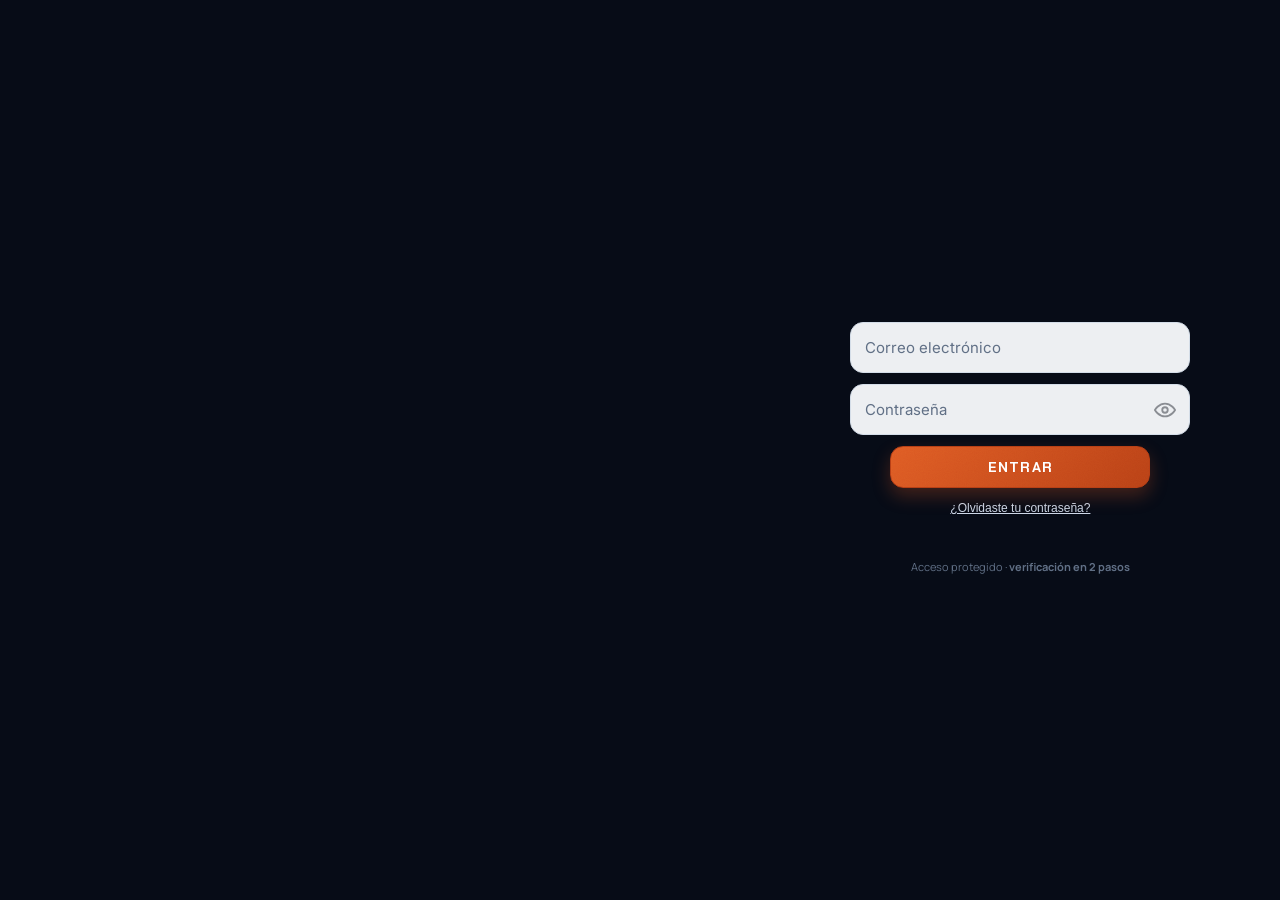
==== index.html @ e1895986 "Publica ANMAR TRAINING v3.11.4" ====
<!DOCTYPE html>
<html lang="es" data-anmar-theme="light">
<head>
<meta charset="UTF-8">
<meta name="viewport" content="width=device-width, initial-scale=1.0, viewport-fit=cover">
<title>ANMAR TRAINING</title>
<link rel="preconnect" href="https://fonts.googleapis.com">
<link href="https://fonts.googleapis.com/css2?family=Inter:wght@400;500;600;700;800&family=Orbitron:wght@600;800&display=swap" rel="stylesheet">
<style>
  :root{
    --bg:#0d1422; --bg2:#0a0f1a;
    --surface:#161f30; --surface2:#1d2a3f;
    --line:#283449;
    --orange:#00e5e5; --orange-d:#d96518;
    --blue:#2f6fb0; --blue-l:#4f93d8;
    --text:#eaf0f8; --muted:#93a1b5; --muted2:#6c7a90;
    --ok:#36c08a;
    --radius:18px;
    --font:'Inter',system-ui,-apple-system,'Segoe UI',Roboto,sans-serif;
    --noise:url("data:image/svg+xml,%3Csvg xmlns='http://www.w3.org/2000/svg' width='120' height='120'%3E%3Cfilter id='n'%3E%3CfeTurbulence type='fractalNoise' baseFrequency='0.8' numOctaves='3' stitchTiles='stitch'/%3E%3CfeColorMatrix type='saturate' values='0'/%3E%3C/filter%3E%3Crect width='100%25' height='100%25' filter='url(%23n)'/%3E%3C/svg%3E");
  }
  *{box-sizing:border-box;margin:0;padding:0;-webkit-tap-highlight-color:transparent}
  body{
    font-family:var(--font); background:#070b13; color:var(--text);
    min-height:100vh; display:flex; flex-direction:column; align-items:center;
    padding:24px 12px; gap:18px;
    background-image:radial-gradient(circle at 20% 0%,#13203a 0%,#070b13 55%);
  }
  .intro{max-width:430px;text-align:center;color:var(--muted)}
  .intro h1{color:var(--text);font-size:18px;font-weight:700;margin-bottom:4px;letter-spacing:.3px}
  .intro p{font-size:13px;line-height:1.5}
  .intro .pill{display:inline-block;margin-top:8px;background:#162033;border:1px solid var(--line);color:var(--muted);font-size:11px;padding:5px 11px;border-radius:999px}

  /* phone frame */
  .phone{
    width:390px; height:800px; max-width:96vw; position:relative;
    background:var(--bg); border-radius:42px; padding:12px;
    box-shadow:0 0 0 11px #11161f, 0 0 0 13px #2a3242, 0 40px 80px rgba(0,0,0,.6);
    overflow:hidden;
  }
  .notch{position:absolute;top:14px;left:50%;transform:translateX(-50%);width:130px;height:26px;background:#11161f;border-radius:0 0 16px 16px;z-index:60}
  .screenwrap{position:absolute;inset:12px;border-radius:32px;overflow:hidden;background:var(--bg)}
  .app-bg{display:none}
  .screen{position:absolute;inset:0;display:none;flex-direction:column;overflow-y:auto;overflow-x:hidden}
  .screen.active{display:flex}
  .screen::-webkit-scrollbar{width:0}

  .pad{padding:20px 18px 110px}
  .pad-top{padding-top:54px}

  /* ---------- LOGIN ---------- */
  #s-login{background:#05080f}
  #s-login .bg{position:absolute;inset:0;background-size:cover;background-position:center;}
  #s-login .veil{position:absolute;inset:0;background:linear-gradient(180deg,rgba(5,8,15,.35) 0%,rgba(5,8,15,.55) 45%,rgba(5,8,15,.95) 100%)}
  #s-login .inner{position:relative;z-index:2;display:flex;flex-direction:column;height:100%;padding:40px 26px 34px;justify-content:space-between}
  #s-login .logo{width:122px;display:block;margin:0;align-self:flex-start;filter:drop-shadow(0 6px 18px rgba(0,0,0,.55))}
  #s-login .login-bottom{width:100%}
  .graffiti{
    font-family:'Orbitron',var(--font);font-weight:800;font-size:12px;line-height:1.55;
    text-transform:uppercase;letter-spacing:.8px;margin:0 0 22px 2px;
    background:linear-gradient(100deg,#7be0ff,var(--orange));
    -webkit-background-clip:text;background-clip:text;color:transparent;
    filter:drop-shadow(0 0 9px rgba(123,224,255,.32));
  }
  .graffiti .big{display:inline-block;font-size:16px;margin-top:5px;letter-spacing:1.2px}
  .btn{border:none;border-radius:14px;font-family:var(--font);font-weight:700;font-size:15px;padding:15px;cursor:pointer;width:100%;color:#fff;transition:.15s}
  .btn-primary{
    background:
      var(--noise),
      radial-gradient(ellipse at 25% 25%,rgba(255,210,150,.5),transparent 55%),
      radial-gradient(circle at 78% 72%,rgba(60,150,130,.5),transparent 48%),
      linear-gradient(180deg,#c07a3a,#8a5226 50%,#5e3717);
    background-size:130px 130px,auto,auto,auto;
    background-blend-mode:overlay,normal,normal,normal;
    box-shadow:inset 0 2px 0 rgba(255,225,180,.4),inset 0 -4px 7px rgba(0,0,0,.5),0 9px 20px rgba(0,0,0,.4);
    border:1px solid #3f2611;text-transform:uppercase;letter-spacing:.5px;text-shadow:0 1px 2px rgba(0,0,0,.6)
  }
  .btn-primary:active{transform:translateY(1px)}
  .btn-ghost{background:transparent;border:1px solid #38465c;color:#cdd8e8;margin-top:10px}
  #s-login .foot{text-align:center;color:var(--muted2);font-size:11px;margin-top:16px}
  #s-login .foot b{color:var(--muted)}

  /* ---------- HEADER ---------- */
  .top{display:flex;align-items:center;justify-content:space-between;margin-bottom:18px}
  .hello{font-size:13px;color:var(--muted)}
  .hello b{display:block;color:var(--text);font-size:21px;font-weight:800;margin-top:2px}
  .avatar{width:44px;height:44px;border-radius:50%;background:linear-gradient(135deg,var(--blue),var(--blue-l));display:flex;align-items:center;justify-content:center;font-weight:800;color:#fff;font-size:16px;border:2px solid #2a3950}

  .section-t{font-size:12px;text-transform:uppercase;letter-spacing:1.2px;color:var(--muted2);font-weight:700;margin:22px 4px 10px}

  /* ---------- CARDS ---------- */
  .card{background:var(--surface);border:1px solid var(--line);border-radius:var(--radius);padding:16px}
  .hero{position:relative;border-radius:22px;overflow:hidden;border:1px solid var(--line);padding:20px;min-height:188px;display:flex;flex-direction:column;justify-content:flex-end}
  .hero .hbg{position:absolute;inset:0;background-size:cover;background-position:center;opacity:.32}
  .hero .hveil{position:absolute;inset:0;background:linear-gradient(180deg,rgba(13,20,34,.45),rgba(13,20,34,.92))}
  .hero .hin{position:relative;z-index:2}
  .badge{display:inline-block;background:rgba(0,229,229,.16);color:var(--orange);font-size:11px;font-weight:700;padding:5px 11px;border-radius:999px;border:1px solid rgba(0,229,229,.3);margin-bottom:8px}
  .hero h2{font-size:22px;font-weight:800;line-height:1.15}
  .hero .meta{color:var(--muted);font-size:13px;margin-top:6px;display:flex;gap:14px;flex-wrap:wrap}
  .hero .meta span{display:flex;align-items:center;gap:5px}
  .hero .btn-primary{margin-top:16px}

  /* environment chips */
  .chips{display:flex;gap:8px;margin-top:14px}
  .chip{flex:1;text-align:center;background:#121a29;border:1px solid var(--line);border-radius:12px;padding:11px 6px;font-size:12px;color:var(--muted);font-weight:600;cursor:pointer}
  .chip.on{background:rgba(230,92,0,.16);border-color:var(--blue-l);color:#dceaf8}
  .chip .ico{font-size:18px;display:block;margin-bottom:3px}

  /* stats */
  .stats{display:grid;grid-template-columns:repeat(3,1fr);gap:10px;margin-top:14px}
  .stat{background:var(--surface);border:1px solid var(--line);border-radius:14px;padding:13px 10px;text-align:center}
  .stat .n{font-size:22px;font-weight:800}
  .stat .n.o{color:var(--orange)} .stat .n.b{color:var(--blue-l)}
  .stat .l{font-size:10.5px;color:var(--muted);margin-top:3px;line-height:1.3}

  /* ---------- SESSION ---------- */
  .sess-head{padding:50px 18px 6px}
  .stepbar{display:flex;gap:5px;margin:12px 0 4px}
  .stepbar i{flex:1;height:5px;border-radius:3px;background:#222e42}
  .stepbar i.done{background:var(--ok)} .stepbar i.now{background:var(--orange)}
  .steplabel{font-size:12px;color:var(--muted);margin-bottom:2px}
  .ex-card{margin:14px 18px}
  .ex-tag{font-size:11px;font-weight:700;color:var(--blue-l);text-transform:uppercase;letter-spacing:.6px}
  .ex-card h2{font-size:23px;font-weight:800;margin:5px 0 12px}
  .ex-img{height:140px;border-radius:14px;background-size:cover;background-position:center;border:1px solid var(--line);margin-bottom:14px;position:relative}
  .ex-img .ph{position:absolute;inset:0;display:flex;align-items:center;justify-content:center;font-size:46px;background:rgba(13,20,34,.35)}
  .grid2{display:grid;grid-template-columns:1fr 1fr;gap:10px}
  .metric{background:#121a29;border:1px solid var(--line);border-radius:12px;padding:12px}
  .metric .k{font-size:11px;color:var(--muted2);font-weight:600}
  .metric .v{font-size:19px;font-weight:800;margin-top:2px}
  .metric .v small{font-size:12px;color:var(--muted);font-weight:600}
  .howto{background:var(--surface);border:1px solid var(--line);border-radius:14px;padding:14px;margin-top:12px;font-size:13.5px;line-height:1.55;color:var(--muted)}
  .howto b{color:var(--text)}
  .sess-actions{display:flex;gap:10px;margin:16px 18px 30px}
  .btn-done{background:rgba(54,192,138,.16);border:1px solid var(--ok);color:var(--ok);flex:1}
  .btn-next{flex:1.4}

  /* ---------- PROGRESO ---------- */
  .test{display:flex;align-items:center;gap:13px;margin-bottom:12px}
  .test .ic{width:42px;height:42px;border-radius:12px;background:#121a29;border:1px solid var(--line);display:flex;align-items:center;justify-content:center;font-size:20px;flex:none}
  .test .tx{flex:1}
  .test .tx .nm{font-weight:700;font-size:14px}
  .test .tx .sub{font-size:11.5px;color:var(--muted)}
  .test .val{text-align:right}
  .test .val .big{font-size:18px;font-weight:800}
  .test .val .up{font-size:11px;font-weight:700;color:var(--ok)}
  .bars{display:flex;align-items:flex-end;gap:7px;height:96px;margin-top:8px;padding:0 2px}
  .bars .b{flex:1;background:linear-gradient(180deg,var(--blue-l),var(--blue));border-radius:6px 6px 0 0;position:relative;min-height:8px}
  .bars .b.last{background:linear-gradient(180deg,var(--orange),var(--orange-d))}
  .bars .b span{position:absolute;bottom:-18px;left:0;right:0;text-align:center;font-size:9.5px;color:var(--muted2)}
  .legend{font-size:11px;color:var(--muted);margin-top:26px;text-align:center}

  /* ---------- CALENDARIO ---------- */
  .calhead{display:flex;justify-content:space-between;align-items:center;margin-bottom:14px}
  .calhead h2{font-size:19px;font-weight:800}
  .calhead .nav{display:flex;gap:8px}
  .calhead .nav button{width:34px;height:34px;border-radius:10px;background:var(--surface);border:1px solid var(--line);color:var(--text);font-size:16px;cursor:pointer}
  .dow{display:grid;grid-template-columns:repeat(7,1fr);gap:6px;margin-bottom:6px}
  .dow span{text-align:center;font-size:10.5px;color:var(--muted2);font-weight:700}
  .grid-cal{display:grid;grid-template-columns:repeat(7,1fr);gap:6px}
  .day{aspect-ratio:1;border-radius:10px;background:#101827;border:1px solid #1c2638;display:flex;flex-direction:column;align-items:center;justify-content:center;font-size:12.5px;color:var(--muted);position:relative}
  .day.out{opacity:.25}
  .day.today{border-color:var(--orange);color:#fff;font-weight:800}
  .day .dot{position:absolute;bottom:6px;width:6px;height:6px;border-radius:50%}
  .day .dot.tr{background:var(--orange)} .day .dot.ma{background:var(--blue-l)}
  .ev{display:flex;gap:11px;align-items:center;background:var(--surface);border:1px solid var(--line);border-radius:13px;padding:12px;margin-top:10px}
  .ev .bar{width:4px;align-self:stretch;border-radius:3px}
  .ev .bar.o{background:var(--orange)} .ev .bar.b{background:var(--blue-l)}
  .ev .d{text-align:center;flex:none;width:38px}
  .ev .d .dd{font-size:17px;font-weight:800;line-height:1}
  .ev .d .mm{font-size:10px;color:var(--muted2);text-transform:uppercase}
  .ev .info .t{font-weight:700;font-size:14px}
  .ev .info .s{font-size:11.5px;color:var(--muted)}

  /* ---------- PROFILE small ---------- */
  .prow{display:flex;justify-content:space-between;padding:15px 4px;border-bottom:1px solid var(--line);font-size:14px}
  .prow span:last-child{color:var(--muted)}

  /* ---------- BOTTOM NAV ---------- */
  .nav{position:absolute;left:12px;right:12px;bottom:12px;height:66px;background:rgba(15,21,33,.92);backdrop-filter:blur(12px);border-top:1px solid var(--line);border-radius:0 0 32px 32px;display:flex;z-index:50}
  .nav button{flex:1;background:none;border:none;color:var(--muted2);font-family:var(--font);font-size:10.5px;font-weight:600;display:flex;flex-direction:column;align-items:center;justify-content:center;gap:3px;cursor:pointer;padding-bottom:6px}
  .nav button .i{font-size:21px}
  .nav button.on{color:var(--orange)}
  .hidden{display:none!important}

  .tabs{display:flex;gap:6px;flex-wrap:wrap;justify-content:center;max-width:430px}
  .tabs button{background:#131c2c;border:1px solid var(--line);color:var(--muted);font-family:var(--font);font-size:12px;font-weight:600;padding:7px 13px;border-radius:999px;cursor:pointer}
  .tabs button.on{background:var(--orange);border-color:var(--orange);color:#fff}
</style>
<style>
body{display:block;padding:0;align-items:stretch;background:#05080f}
.appwrap{position:relative;width:100%;max-width:480px;margin:0 auto;min-height:100dvh;overflow:hidden;background:#05080f}
.appwrap .screen{position:absolute;inset:0}
.nav{left:0;right:0;bottom:0;border-radius:0}
.field{width:100%;background:rgba(18,26,41,.92);border:1px solid var(--line);border-radius:13px;padding:15px 14px;color:var(--text);font-family:var(--font);font-size:15px;margin-bottom:11px;outline:none}
.field::placeholder{color:var(--muted2)} .field:focus{border-color:var(--blue-l)}
#s-login .msg{font-size:13px;margin-top:10px;text-align:center;min-height:16px} #s-login .msg.err{color:#ff6b6b} #s-login .msg.ok{color:var(--ok)}
.ev-lab{display:block;font-size:13px;color:var(--muted);margin:16px 2px 6px;font-weight:600}
select.field{appearance:none;-webkit-appearance:none}
.msg{font-size:13px;margin-top:10px;text-align:center;min-height:16px} .msg.err{color:#ff6b6b} .msg.ok{color:var(--ok)}
[hidden]{display:none!important}
</style>
<style>
.ex-img.has-img{background-color:#fff!important;background-size:contain!important;background-repeat:no-repeat!important;background-position:center!important;cursor:zoom-in;position:relative}
.ex-img.has-img::after{content:'ampliar';position:absolute;right:8px;bottom:8px;background:rgba(10,17,25,.8);color:#dfe8f4;font-size:10px;padding:3px 8px;border-radius:12px;pointer-events:none}
.metric.rest{cursor:pointer;position:relative}
.metric.rest::after{content:'tocar';position:absolute;right:9px;top:7px;font-size:9px;color:#E65C00}
.ovl{position:absolute;inset:0;z-index:60;background:rgba(3,6,12,.93);display:none;flex-direction:column;align-items:center;justify-content:center;gap:14px;padding:18px}
.ovl.open{display:flex}
.ovl .x{position:absolute;top:14px;right:14px;width:40px;height:40px;border-radius:50%;background:#1a2740;color:#e7eef7;border:none;font-size:22px;line-height:1;cursor:pointer}
.ovl .imgbox{background:#fff;border-radius:16px;padding:14px;max-width:94%;display:flex;align-items:center;justify-content:center}
.ovl .imgbox img{max-width:100%;max-height:62vh;display:block}
.rt-btns{display:flex;gap:10px}
.rt-btns button{background:#d6a743;color:#3a2a06;border:none;border-radius:11px;padding:12px 22px;font-size:15px;font-weight:700;cursor:pointer}
.rt-btns .sec{background:#16213a;color:#cdd8e8}
</style>
<style id="tema-asphalt">
@import url('https://fonts.googleapis.com/css2?family=Barlow+Condensed:wght@600;700;800&display=swap');
:root{
  --bg:#1C1D21; --bg2:#16171A;
  --surface:#24262D; --surface2:#2A2C33;
  --line:#343742;
  --orange:#E65C00; --orange-d:#B84A00;
  --blue:#3D2B1F; --blue-l:#F1C40F;
  --text:#EAEAEA; --muted:#8A8D93; --muted2:#6B6E73;
  --ok:#2ECC71;
}
body{ background:#1C1D21 !important; background-image:none !important; }
h2, .hero h2, .section-t, .badge{ font-family:'Barlow Condensed','Inter',sans-serif; letter-spacing:.4px; }
.section-t{ text-transform:uppercase; }
.nav{ background:#16171A !important; }
#s-login{ background:#1C1D21 !important; }
#s-login .bg{ background:#1C1D21 !important; background-image:none !important; }
#s-login .veil{ background:linear-gradient(180deg,rgba(28,29,33,.35),rgba(28,29,33,.92)) !important; }
.graffiti{ background:linear-gradient(100deg,#F1C40F,#E65C00) !important; -webkit-background-clip:text; background-clip:text; color:transparent !important; filter:none !important; }
.btn-primary{ background:#E65C00 !important; background-image:none !important; color:#EAEAEA !important; border:none !important; box-shadow:none !important; text-shadow:none !important; border-radius:5px !important; font-family:'Barlow Condensed','Inter',sans-serif; letter-spacing:.6px; } .btn-primary:hover{ background:#BF4D00 !important; }
.btn-primary:active{ transform:translateY(1px); }
#frase{ background-image:linear-gradient(100deg,#F1C40F,#E65C00) !important; -webkit-background-clip:text !important; background-clip:text !important; -webkit-text-fill-color:transparent !important; filter:none !important; }
.hello b{ font-family:'Barlow Condensed','Inter',sans-serif; letter-spacing:.4px; }
body{ background-color:#1C1D21 !important; background-image:url("data:image/svg+xml,%3Csvg%20xmlns%3D%27http%3A%2F%2Fwww.w3.org%2F2000%2Fsvg%27%20width%3D%27700%27%20height%3D%27820%27%20viewBox%3D%270%200%20700%20820%27%3E%3Cg%20fill%3D%27none%27%20stroke%3D%27%23EAEAEA%27%20stroke-dasharray%3D%276%2011%27%20stroke-width%3D%273%27%3E%3Cg%20stroke-opacity%3D%270.05%27%3E%3Ccircle%20cx%3D%27170%27%20cy%3D%27250%27%20r%3D%27120%27%2F%3E%3Cpath%20d%3D%27M170%2070%20L170%20440%27%2F%3E%3Cpath%20d%3D%27M40%20375%20A100%20100%200%200%201%2040%20125%27%2F%3E%3Cpath%20d%3D%27M660%20640%20A120%20120%200%200%200%20660%20400%27%2F%3E%3C%2Fg%3E%3Cg%20stroke-opacity%3D%270.06%27%3E%3Ccircle%20cx%3D%27560%27%20cy%3D%27150%27%20r%3D%2770%27%2F%3E%3Cpath%20d%3D%27M560%2080%20L560%20220%20M490%20150%20L630%20150%20M505%20108%20Q560%20150%20505%20192%20M615%20108%20Q560%20150%20615%20192%27%2F%3E%3C%2Fg%3E%3Cg%20stroke-opacity%3D%270.07%27%20stroke-width%3D%274%27%20transform%3D%27translate%28360%2C380%29%20scale%281.55%29%27%3E%3Ccircle%20cx%3D%2795%27%20cy%3D%2755%27%20r%3D%2718%27%2F%3E%3Cpath%20d%3D%27M95%2073%20C99%20105%2099%20134%2095%20162%27%2F%3E%3Cpath%20d%3D%27M95%2092%20C85%2066%2081%2046%2091%2028%27%2F%3E%3Cpath%20d%3D%27M95%2092%20C109%2068%20117%2050%20115%2034%27%2F%3E%3Ccircle%20cx%3D%27103%27%20cy%3D%2720%27%20r%3D%2719%27%2F%3E%3Cpath%20d%3D%27M95%20162%20C87%20190%2076%20200%2070%20216%27%2F%3E%3Cpath%20d%3D%27M95%20162%20C107%20188%20117%20196%20128%20200%27%2F%3E%3C%2Fg%3E%3C%2Fg%3E%3C%2Fsvg%3E") !important; background-repeat:no-repeat !important; background-position:bottom right !important; background-attachment:fixed !important; background-size:min(96vw,660px) !important; }

.card{ border-radius:10px !important; }
@media(min-width:1024px){ .tipo-b:hover,.hero:hover{ border-color:#E65C00 !important; } }
.badge-status{ display:inline-flex; align-items:center; padding:4px 8px; border-radius:4px; font-size:12px; font-weight:600; text-transform:uppercase; }
.status-success{ background:rgba(46,204,113,.15); color:#2ECC71; border:1px solid #2ECC71; }
.status-warning{ background:rgba(241,196,15,.15); color:#F1C40F; border:1px solid #F1C40F; }
.status-danger{ background:rgba(231,76,60,.15); color:#E74C3C; border:1px solid #E74C3C; }
.desple{background:var(--surface);border:1px solid var(--line);border-radius:10px;padding:11px 13px;margin:0 0 10px}
.desple summary{list-style:none;display:flex;align-items:center;cursor:pointer;font-size:12px;letter-spacing:.6px;color:var(--muted);font-weight:700;text-transform:uppercase}
.desple summary::-webkit-details-marker{display:none}
.desple summary b{color:var(--text);font-size:14px;margin-left:auto;text-transform:none;letter-spacing:0}
.desple summary::after{content:'▾';color:var(--orange);margin-left:10px;font-size:13px}
.desple[open] summary::after{content:'▴'}
.desple .chips{margin-top:10px}
</style>

<style id="tema-tiza">
@import url('https://fonts.googleapis.com/css2?family=Anton&family=Chakra+Petch:wght@500;600;700&family=Manrope:wght@400;500;600;700;800&display=swap');

/* fondo: mural de cancha a tiza, SIEMPRE entero (contain) sobre pizarra */
body{
  font-family:'Manrope','Inter',sans-serif !important;
  background-color:#101113 !important;
  background-image:linear-gradient(180deg,rgba(10,17,32,.60),rgba(10,17,32,.48) 40%,rgba(10,17,32,.66)),url('assets/fondo-escritorio.jpg') !important;
  background-size:auto,contain !important;
  background-position:center,center top !important;
  background-repeat:no-repeat,no-repeat !important;
  background-attachment:fixed,fixed !important;
}
@media(max-width:767px){
  body{background-image:linear-gradient(180deg,rgba(10,17,32,.64),rgba(10,17,32,.52) 40%,rgba(10,17,32,.72)),url('assets/fondo-movil.jpg') !important;}
}

/* tarjetas de cristal con luz trasera */
.card,.tipo-b,.hero{
  position:relative;
  background:rgba(28,36,32,.55) !important;
  border:1px solid rgba(234,234,234,.10) !important;
  border-radius:16px !important;
  backdrop-filter:blur(14px); -webkit-backdrop-filter:blur(14px);
  box-shadow:0 8px 28px rgba(0,0,0,.38) !important;
}
.card::after{content:'';position:absolute;left:12%;right:12%;top:0;height:1px;pointer-events:none;
  background:linear-gradient(90deg,transparent,rgba(234,234,234,.30),transparent)}

/* botones */
.btn-primary{
  background:linear-gradient(160deg,rgba(230,92,0,.88),rgba(191,77,0,.78)) !important;
  border:1px solid rgba(230,92,0,.5) !important;
  border-radius:12px !important;
  color:#EFF3F0 !important;
  font-family:'Chakra Petch','Inter',sans-serif !important;
  letter-spacing:1.2px !important;
  box-shadow:0 0 18px rgba(230,92,0,.3), inset 0 1px 0 rgba(234,234,234,.14) !important;
}
.btn-primary:hover{box-shadow:0 0 30px rgba(230,92,0,.5), inset 0 1px 0 rgba(234,234,234,.2) !important;}

/* barra de navegacion inferior de cristal */
.nav{
  background:rgba(16,19,17,.78) !important;
  backdrop-filter:blur(16px); -webkit-backdrop-filter:blur(16px);
  border-top:1px solid rgba(234,234,234,.08) !important;
  box-shadow:0 -2px 24px rgba(0,0,0,.4), 0 0 22px rgba(230,92,0,.10) !important;
}

/* chips y desplegables de cristal */
.chip{
  background:linear-gradient(160deg,rgba(234,234,234,.10),rgba(234,234,234,.03)) !important;
  border:1px solid rgba(234,234,234,.16) !important;
  border-radius:11px !important;
}
.chip.on{border-color:rgba(230,92,0,.6) !important;box-shadow:0 0 14px rgba(230,92,0,.35) !important;color:#FF8A3C !important;}
.desple{
  background:rgba(28,36,32,.55) !important;
  border:1px solid rgba(234,234,234,.10) !important;
  border-radius:14px !important;
  backdrop-filter:blur(12px); -webkit-backdrop-filter:blur(12px);
}
.desple summary b{color:#FFD54A !important;text-shadow:0 0 10px rgba(255,213,74,.35);}

/* tipografias con caracter */
.section-t,h2{font-family:'Chakra Petch','Inter',sans-serif !important;letter-spacing:1.2px !important;}
.hello b{font-family:'Anton','Inter',sans-serif !important;letter-spacing:1.5px !important;
  text-shadow:0 1px 0 rgba(0,0,0,.45),0 2px 0 rgba(0,0,0,.32),0 4px 12px rgba(0,0,0,.5) !important;}
#frase{font-family:'Chakra Petch','Inter',sans-serif !important;font-weight:700 !important;letter-spacing:2px !important;}
.stat .n{font-family:'Anton','Inter',sans-serif !important;
  text-shadow:0 2px 0 rgba(0,0,0,.4),0 4px 10px rgba(0,0,0,.45) !important;}

/* metricas de la sesion */
.metric{background:rgba(16,18,17,.5) !important;border:1px solid rgba(234,234,234,.10) !important;border-radius:12px !important;}
.metric .v{font-family:'Anton','Inter',sans-serif !important;}
.metric.rest{border-color:rgba(230,92,0,.4) !important;box-shadow:inset 0 0 24px rgba(230,92,0,.08) !important;}
.ex-card{background:rgba(28,36,32,.58) !important;border:1px solid rgba(234,234,234,.10) !important;
  border-radius:16px !important;backdrop-filter:blur(14px);-webkit-backdrop-filter:blur(14px);}

/* login sobre el mural */
#s-login{background:transparent !important;}
#s-login .bg{background:transparent !important;background-image:none !important;}
</style>
<style id="tema-cristal-shell">
.appwrap{max-width:none!important;background:transparent!important}
@media(max-width:1023px){
  body{background-color:#101113!important;
    background-image:linear-gradient(180deg,rgba(10,17,32,.64),rgba(10,17,32,.52) 40%,rgba(10,17,32,.72)),url('assets/fondo-movil.jpg')!important;
    background-size:auto,contain!important;background-position:center,center top!important;background-repeat:no-repeat,no-repeat!important;background-attachment:fixed,fixed!important}
}
@media(min-width:1024px){
  body{background-color:#101113!important;
    background-image:linear-gradient(180deg,rgba(10,17,32,.60),rgba(10,17,32,.48) 40%,rgba(10,17,32,.66)),url('assets/fondo-escritorio.jpg')!important;
    background-size:auto,contain!important;background-position:center,center top!important;background-repeat:no-repeat,no-repeat!important;background-attachment:fixed,fixed!important}
}
.modo-card{display:flex;align-items:center;gap:14px;padding:20px 18px;cursor:pointer;margin-bottom:14px}
.modo-card .mc-ico{width:58px;height:58px;border-radius:14px;flex:none;display:flex;align-items:center;justify-content:center;background:linear-gradient(160deg,rgba(234,234,234,.12),rgba(234,234,234,.03));border:1px solid rgba(234,234,234,.14);box-shadow:0 0 16px var(--mc-glow,rgba(230,92,0,.3))}
.modo-card .mc-ico img{width:42px;height:42px;object-fit:contain;filter:drop-shadow(0 4px 8px rgba(0,0,0,.5))}
.modo-card .mc-h{font-family:'Chakra Petch','Inter',sans-serif;font-weight:700;font-size:20px}
.modo-card .mc-p{font-size:12.5px;color:var(--muted);margin-top:3px}
.modo-card .mc-fl{margin-left:auto;color:var(--muted2);font-size:22px}
.mc-naranja{--mc-glow:rgba(230,92,0,.4)}
.mc-azul{--mc-glow:rgba(80,140,255,.4)}
.stat img{filter:drop-shadow(0 4px 8px rgba(0,0,0,.5))}
.side{display:none;flex-direction:column;width:264px;position:fixed;left:0;top:0;height:100vh;z-index:70;padding:26px 18px;background:rgba(16,19,17,.82);border-right:1px solid rgba(234,234,234,.08);backdrop-filter:blur(18px);-webkit-backdrop-filter:blur(18px);box-shadow:8px 0 40px rgba(0,0,0,.35)}
.side .marca{font-family:'Anton','Inter',sans-serif;font-size:19px;letter-spacing:1.6px;margin:0 6px 28px;display:flex;align-items:center;gap:11px;color:var(--text)}
.side .marca b{color:var(--orange)}
.side .marca img{width:44px;height:44px;border-radius:11px;object-fit:cover;border:1px solid rgba(234,234,234,.14);box-shadow:0 0 14px rgba(230,92,0,.35)}
.side .mlink{display:flex;align-items:center;gap:12px;padding:12px 14px;border-radius:11px;color:var(--muted);font-size:14px;font-weight:600;cursor:pointer;border:1px solid transparent;background:none;text-align:left;font-family:var(--font);margin-bottom:4px}
.side .mlink:hover{color:var(--text);background:rgba(234,234,234,.05)}
.side .mlink.on{color:var(--text);background:linear-gradient(160deg,rgba(230,92,0,.22),rgba(230,92,0,.08));border-color:rgba(230,92,0,.35)}
.side .mlink .i{font-size:18px;width:22px;text-align:center}
@media(min-width:1024px){
  .side{display:flex}
  #nav{display:none!important}
  .appwrap .screen{left:264px}
  .appwrap .screen .pad{max-width:1080px;margin:0 auto;width:100%}
  .appwrap .screen .sess-head,.appwrap .screen .ex-card,.appwrap .screen .sess-actions{max-width:1080px;margin-left:auto;margin-right:auto}
  .hoy-grid{display:grid;grid-template-columns:1.2fr .85fr;gap:24px;align-items:start}
  body:has(#s-login.active) .side,body:has(#s-entrevista.active) .side,body:has(#s-modo.active) .side,body:has(#s-club.active) .side{display:none}
  body:has(#s-login.active) .appwrap .screen,body:has(#s-entrevista.active) .appwrap .screen,body:has(#s-modo.active) .appwrap .screen,body:has(#s-club.active) .appwrap .screen{left:0}
  #s-login,#s-entrevista,#s-modo,#s-club{left:0!important}
}
</style>
<style id="tema-cristal-polish">
/* velo un poco mas fuerte para leer mejor sobre el mural de tiza */
@media(max-width:1023px){
  body{background-image:linear-gradient(180deg,rgba(10,17,32,.80),rgba(10,17,32,.66) 42%,rgba(10,17,32,.84)),url('assets/fondo-movil.jpg')!important;
    background-size:auto,contain!important;background-position:center,center top!important;background-repeat:no-repeat,no-repeat!important;background-attachment:fixed,fixed!important}
}
@media(min-width:1024px){
  body{background-image:linear-gradient(180deg,rgba(10,17,32,.78),rgba(10,17,32,.62) 42%,rgba(10,17,32,.82)),url('assets/fondo-escritorio.jpg')!important;
    background-size:auto,contain!important;background-position:center,center top!important;background-repeat:no-repeat,no-repeat!important;background-attachment:fixed,fixed!important}
  /* pantallas que no son Inicio: columna centrada comoda, no estirada */
  .appwrap .screen:not(#s-hoy) .pad{max-width:680px;margin:0 auto}
  #s-sesion .ex-card,#s-sesion .sess-head,#s-sesion .sess-actions{max-width:680px;margin-left:auto;margin-right:auto}
}
/* boton "Anadir medicion" (Progreso) al estilo cristal naranja */
#pr-add{background:linear-gradient(160deg,rgba(230,92,0,.88),rgba(191,77,0,.78))!important;color:#fff!important;
  border:1px solid rgba(230,92,0,.5)!important;border-radius:12px!important;font-family:'Chakra Petch','Inter',sans-serif!important;letter-spacing:1px}
</style>
<style id="tema-cristal-polish2">
/* calendario: casillas compactas, opacas (cristal), no se cuela el fondo */
.day{background:rgba(28,36,32,.6)!important;border:1px solid rgba(234,234,234,.12)!important;border-radius:10px!important}
.day.today{border-color:var(--orange)!important;box-shadow:0 0 12px rgba(230,92,0,.35)}
@media(min-width:1024px){
  #s-calendario .pad{max-width:470px}
}
</style>
<style id="tema-cal">
.calhead{align-items:center}
.calhead h2{font-family:'Anton','Inter',sans-serif;letter-spacing:1px}
.calhead .calnav{display:flex;gap:8px}
.calhead .calnav button{width:40px;height:40px;border-radius:11px;background:linear-gradient(160deg,rgba(234,234,234,.10),rgba(234,234,234,.03));border:1px solid rgba(234,234,234,.16);color:var(--text);cursor:pointer;font-size:18px;line-height:1;display:flex;align-items:center;justify-content:center}
.calhead .calnav button:hover{box-shadow:0 0 16px rgba(230,92,0,.3)}
.dow span{color:#FFD54A;font-weight:700}
.grid-cal{gap:6px}
.day{aspect-ratio:1;display:flex;align-items:center;justify-content:center;font-size:14px;font-weight:700;border-radius:10px;color:var(--text);cursor:pointer;background:rgba(28,36,32,.6);border:1px solid rgba(234,234,234,.12);position:relative}
.day:hover{border-color:rgba(255,213,74,.5)}
.day.hecho{background:rgba(46,204,113,.18)!important;border-color:rgba(46,204,113,.4)!important;color:#8fe6b4!important}
.day.today{border-color:var(--orange)!important;box-shadow:0 0 12px rgba(230,92,0,.35);color:var(--orange)!important}
@media(min-width:1024px){ #s-calendario .pad{max-width:480px} }
</style>
<style id="tema-cal2">
.cal-panel{padding:18px 16px;margin-bottom:16px}
.grid-cal{gap:7px}
.day{aspect-ratio:1;font-size:15px;font-weight:800;border-radius:10px;color:var(--text)!important;
  background:#2A2C33!important;border:1px solid #3A3D46!important;box-shadow:0 2px 6px rgba(0,0,0,.28)}
.day:hover{border-color:rgba(255,213,74,.6)!important}
.day.hecho{background:rgba(46,204,113,.9)!important;border-color:#2ECC71!important;color:#08210f!important}
.day.today{background:rgba(230,92,0,.92)!important;border-color:#E65C00!important;color:#fff!important;box-shadow:0 0 14px rgba(230,92,0,.5)}
.dow{margin-bottom:8px}
.dow span{color:#FFD54A!important;font-weight:800;font-size:12px}
@media(min-width:1024px){
  #s-calendario .pad{max-width:560px}
  .cal-panel{padding:22px 20px}
  .day{font-size:16px}
}
</style>
<style id="tema-cal3">
/* APP (movil): calendario mas abajo para que se vea el mural vertical arriba */
@media(max-width:1023px){
  #s-calendario .pad{padding-top:130px!important}
}
/* ESCRITORIO: calendario mas abajo y centrado, dejando ver "ANMAR TRAINING" arriba */
@media(min-width:1024px){
  #s-calendario .pad{padding-top:215px!important;max-width:560px;margin:0 auto}
}
</style>
<style id="tema-prog">
.prog-head{display:flex;align-items:center;justify-content:space-between;gap:12px;margin-bottom:14px}
.prog-head h2{font-family:'Anton','Inter',sans-serif;font-size:26px;letter-spacing:1px;color:var(--text)}
#pr-add{width:auto!important;margin:0!important;padding:11px 18px!important;background:linear-gradient(160deg,rgba(230,92,0,.9),rgba(191,77,0,.8))!important;color:#fff!important;border:1px solid rgba(230,92,0,.5)!important;border-radius:12px!important;font-family:'Chakra Petch','Inter',sans-serif!important;font-weight:700;letter-spacing:.6px;cursor:pointer}
.pr-panel{padding:18px 16px}
#pr-cont .test{background:#2A2C33!important;border:1px solid #3A3D46!important;border-radius:12px;padding:13px;margin-bottom:10px;box-shadow:0 2px 6px rgba(0,0,0,.25)}
#pr-cont .test:last-child{margin-bottom:0}
#pr-cont .test .ic{background:#1c2027!important;border:1px solid #3A3D46!important}
#pr-cont .test .val .big{color:var(--text)}
@media(max-width:1023px){ #s-progreso .pad{padding-top:120px!important} }
@media(min-width:1024px){ #s-progreso .pad{padding-top:180px!important;max-width:620px;margin:0 auto} }
</style>
<style id="tema-perfil">
#s-perfil #u-ini2{background:linear-gradient(160deg,var(--orange),var(--orange-d))!important;box-shadow:0 0 22px rgba(230,92,0,.5)}
#s-perfil #u-nombre2{font-family:'Anton','Inter',sans-serif;letter-spacing:.5px;font-size:24px}
.modo-b{border-radius:11px!important;padding:10px 8px!important;font-weight:700!important;letter-spacing:.5px;font-family:'Chakra Petch','Inter',sans-serif;cursor:pointer}
#obj-cont input[type=range]{accent-color:#00c2c2;height:6px}
#obj-cont{padding:16px}
@media(max-width:1023px){ #s-perfil .pad{padding-top:100px!important} }
@media(min-width:1024px){ #s-perfil .pad{padding-top:170px!important;max-width:640px;margin:0 auto} }
</style>
<style id="tema-flow">
@media(min-width:1024px){
  /* bajar Dirigido y Libre para que se vea "ANMAR TRAINING" arriba */
  #s-dirigido .pad,#s-libre .pad{padding-top:160px!important}
  /* Sesion: bajar cabecera y limitar el cartel de fase (no full-width) */
  #s-sesion .sess-head{padding-top:110px!important}
  #se-fase{max-width:680px;margin-left:auto!important;margin-right:auto!important}
}
@media(max-width:1023px){
  #s-dirigido .pad,#s-libre .pad{padding-top:95px!important}
}
</style>
<style id="tema-login">
#s-login{background:#101113!important}
#s-login .bg{background-image:url('assets/logo-mural-completo.jpg')!important;background-size:contain!important;background-position:center 40%!important;background-repeat:no-repeat!important;background-color:#101113!important}
#s-login .veil{background:linear-gradient(180deg,rgba(16,17,19,0) 42%,rgba(16,17,19,.55) 68%,rgba(16,17,19,.97) 100%)!important}
#s-login .logo{display:none!important}
#s-login .graffiti{display:none!important}
#s-login .inner{justify-content:flex-end!important;padding-bottom:40px!important}
#s-login .login-bottom{max-width:360px;margin:0 auto;width:100%}
#s-login .field{max-width:340px;margin-left:auto;margin-right:auto}
#s-login .btn-primary{padding:11px 16px!important;font-size:14px!important;max-width:260px;margin:8px auto 0!important;display:block}
#s-login #olvide{font-size:12px!important}
#s-login .foot{font-size:11px!important}
@media(min-width:1024px){
  #s-login .bg{background-size:contain!important;background-position:center!important}
  #s-login .login-bottom{max-width:400px}
}
/* ====== PIZARRA: diseño adaptado a móvil / tablet / PC ====== */
/* Móvil (base): una sola columna, cancha a lo ancho */
#piz-grid{display:block}
#piz-colp{min-width:0}
/* Tablet (768-1023): dos columnas — cancha grande a la izquierda, panel de trabajo a la derecha */
@media(min-width:768px){
  #piz-grid{display:grid;grid-template-columns:minmax(0,1fr) 300px;gap:18px;align-items:start}
  #piz-cancha{max-width:none!important;width:min(100%,calc(72vh*300/282))!important}
}
/* PC (≥1024): cancha aún más grande y panel más ancho, para crear ejercicios con comodidad */
@media(min-width:1024px){
  #piz-grid{grid-template-columns:minmax(0,1fr) 350px;gap:26px}
  #piz-cancha{width:min(100%,calc(78vh*300/282))!important}
  /* la pantalla del entrenador se limita a 680px en PC; con la pizarra abierta se amplía */
  #s-entrenador .pad:has(#piz-card){max-width:1080px}
}
/* MODO ENSEÑANZA (pantalla completa): apaisado = cancha izquierda + texto/botones derecha */
#piz-show .pshow-main{display:flex;gap:14px;flex:1;min-height:0;padding:0 14px 12px}
#piz-show #pshow-court{flex:1;display:flex;align-items:center;justify-content:center;min-width:0;min-height:0;cursor:pointer}
#piz-show .pshow-side{flex:none;width:34%;max-width:340px;display:flex;flex-direction:column;justify-content:center;gap:14px}
@media(orientation:portrait){
  #piz-show .pshow-main{flex-direction:column}
  #piz-show .pshow-side{width:auto;max-width:none;flex:none;padding-bottom:6px}
}
</style>
<style id="tema-login2">
/* Escritorio: formulario mas ALTO y a la DERECHA (zona despejada), sin tapar "ANMAR TRAINING" */
@media(min-width:1024px){
  #s-login .inner{justify-content:center!important;align-items:flex-end!important;padding:0 7% 0 0!important}
  #s-login .login-bottom{margin:0!important;max-width:340px;text-align:center}
  #s-login .bg{background-position:center 42%!important}
}
/* Movil: bloque abajo centrado, mural un poco mas arriba para dejar libre el nombre */
@media(max-width:1023px){
  #s-login .bg{background-position:center 28%!important}
  #s-login .inner{justify-content:flex-end!important;align-items:center!important;padding:0 0 42px!important}
  #s-login .login-bottom{max-width:360px;margin:0 auto!important}
}
</style>
<style id="tema-pweye">
.pw-wrap{position:relative;display:block;max-width:340px;margin:0 auto 11px}
.pw-wrap .field{max-width:none!important;width:100%!important;margin:0!important;padding-right:46px!important}
.pw-eye{position:absolute;right:8px;top:50%;transform:translateY(-50%);background:none;border:none;cursor:pointer;color:#8A8D93;padding:6px;line-height:0;display:flex;align-items:center;justify-content:center}
.pw-eye:hover{color:#EAEAEA}
.pw-eye svg{width:22px;height:22px;stroke:currentColor;fill:none;stroke-width:2;stroke-linecap:round;stroke-linejoin:round}
</style>
<style id="tema-admin">
.solo-admin{display:none}
.solo-staff{display:none}
#s-entrenador .ent-row{display:flex;align-items:center;gap:12px;background:#2A2C33;border:1px solid #3A3D46;border-radius:12px;padding:12px 13px;margin-bottom:9px;cursor:pointer}
#s-entrenador .ent-row:hover{border-color:rgba(230,92,0,.4)}
#s-entrenador .ent-ic{width:40px;height:40px;border-radius:50%;background:linear-gradient(135deg,var(--blue),var(--blue-l));display:flex;align-items:center;justify-content:center;font-weight:800;color:#fff;flex:none}
#s-entrenador .ent-n{font-weight:700;font-size:14px;color:var(--text)}
#s-entrenador .ent-s{font-size:11.5px;color:var(--muted)}
#s-entrenador .kv{display:flex;justify-content:space-between;gap:10px;padding:7px 0;border-bottom:1px solid rgba(234,234,234,.07);font-size:13px}
#s-entrenador .kv:last-child{border:none}
#s-entrenador .kv span:first-child{color:var(--muted)}
#s-admin .admin-u{display:flex;align-items:center;gap:12px;justify-content:space-between;padding:12px;border-radius:12px;background:#2A2C33;border:1px solid #3A3D46;margin-bottom:10px}
#s-admin .admin-u-n{font-weight:700;font-size:14px;color:var(--text)}
#s-admin .admin-u-e{font-size:12px;color:var(--muted);margin-top:2px}
#s-admin .admin-rol{background:#1c2027;color:var(--text);border:1px solid #3A3D46;border-radius:8px;padding:8px 10px;font-family:var(--font);font-size:13px;cursor:pointer;flex:none}
#s-admin .admin-rol:disabled{opacity:.5;cursor:default}
.admin-volver{background:none!important;border:none!important;color:var(--orange)!important;cursor:pointer;font-size:14px;font-family:var(--font)}
@media(min-width:1024px){ #s-admin .pad{max-width:640px;margin:0 auto;padding-top:150px!important} }
@media(max-width:1023px){ #s-admin .pad{padding-top:60px} }
</style>
<style id="tema-entrenar-grande">
@media(min-width:1024px){
  /* Entrenar: usar mejor el ancho de pantalla en escritorio */
  #s-libre .pad, #s-dirigido .pad{ max-width:920px!important; }

  /* Dirigido: tarjeta de recomendación más grande */
  #s-dirigido .card{ padding:30px!important; }
  #s-dirigido #rec-titulo{ font-size:30px!important; }
  #s-dirigido #rec-meta{ font-size:15px!important; }
  #s-dirigido #rec-porque{ font-size:15px!important; }
  #s-dirigido .card .btn{ font-size:16px; padding:14px; }

  /* Libre: 4 rutinas en rejilla de 2 columnas, tarjetas grandes */
  #rutinas-grid{ display:grid!important; grid-template-columns:1fr 1fr; gap:16px; }
  #s-libre .tipo-b{ margin-bottom:0!important; padding:24px!important; gap:18px!important; min-height:104px; }
  #s-libre .tipo-b > div:first-child{ width:64px!important; height:64px!important; border-radius:16px!important; font-size:32px!important; }
  #s-libre .tipo-b > div:first-child img{ width:48px!important; height:48px!important; }
  #s-libre .tipo-b > div:nth-child(2) > div:nth-child(1){ font-size:19px!important; }
  #s-libre .tipo-b > div:nth-child(2) > div:nth-child(2){ font-size:13.5px!important; margin-top:4px; }
  #s-libre .tipo-b > span:last-child{ font-size:26px!important; }
}
</style>
<style id="tema-cards-grandes-2">
@media(min-width:1024px){
  /* SESIÓN: tarjeta de ejercicio más grande */
  #s-sesion .ex-card, #s-sesion .sess-head, #s-sesion .sess-actions{ max-width:860px!important; }
  #s-sesion .ex-img{ height:260px!important; }
  #s-sesion #se-nombre{ font-size:26px!important; }
  #s-sesion .grid2{ grid-template-columns:repeat(4,1fr)!important; }
  #s-sesion .metric{ padding:16px!important; }
  #s-sesion .metric .v{ font-size:24px!important; }
  #s-sesion .howto{ font-size:15px!important; line-height:1.55; }

  /* PROGRESO: columna más ancha y mediciones grandes */
  #s-progreso .pad{ max-width:860px!important; }
  #s-progreso .pr-panel{ padding:26px!important; }
  #s-progreso #pr-cont .test{ padding:20px!important; }
  #s-progreso #pr-cont .test .ic{ width:56px!important; height:56px!important; font-size:26px!important; }
  #s-progreso #pr-cont .test .tx .nm{ font-size:17px!important; }
  #s-progreso #pr-cont .test .tx .sub{ font-size:13px!important; }
  #s-progreso #pr-cont .test .val .big{ font-size:24px!important; }

  /* PERFIL: columna más ancha */
  #s-perfil .pad{ max-width:820px!important; }
}
</style>
<style id="tema-fondo-entrenar">
/* Fondo propio (tiza sentadilla) SOLO en las pantallas de Entrenar */
@media(max-width:1023px){
  body:has(#s-dirigido.active), body:has(#s-libre.active){
    background-image:linear-gradient(180deg,rgba(10,17,32,.64),rgba(10,17,32,.52) 40%,rgba(10,17,32,.72)),url('assets/fondo-entrenar.jpg')!important;
    background-size:auto,contain!important;
    background-position:center,center center!important;
  }
}
@media(min-width:1024px){
  body:has(#s-dirigido.active), body:has(#s-libre.active){
    background-image:linear-gradient(180deg,rgba(10,17,32,.60),rgba(10,17,32,.48) 40%,rgba(10,17,32,.66)),url('assets/fondo-entrenar.jpg')!important;
    background-size:auto,contain!important;
    background-position:center,center center!important;
  }
}
</style>
<style id="tema-legal">
#lg-texto{max-height:44vh;overflow-y:auto;background:rgba(16,18,17,.55);border:1px solid rgba(234,234,234,.10);border-radius:12px;padding:14px 16px;font-size:12.5px;line-height:1.55;color:#cdd8e8}
#lg-texto h4{font-size:13px;color:#F3C969;margin:14px 0 6px;letter-spacing:.03em}
#lg-texto h4:first-child{margin-top:0}
#lg-texto p{margin:0 0 8px}
#lg-texto b{color:#e7eef7}
.lg-chk{display:flex;align-items:flex-start;gap:10px;margin-top:12px;font-size:12.5px;line-height:1.45;color:#cdd8e8;cursor:pointer}
.lg-chk input{margin-top:2px;width:18px;height:18px;flex:none;accent-color:#00c2c2;cursor:pointer}
@media(min-width:1024px){ #lg-texto{max-height:38vh;font-size:13.5px} .lg-chk{font-size:13.5px} }
</style>
<style id="tema-progreso-graf">
#pr-graf .graf{background:#2A2C33;border:1px solid #3A3D46;border-radius:12px;padding:14px;margin-top:12px;box-shadow:0 2px 6px rgba(0,0,0,.25)}
#pr-graf .gh{display:flex;justify-content:space-between;align-items:baseline;gap:10px}
#pr-graf .gt{font-weight:700;font-size:14px;color:var(--text)}
#pr-graf .gs{font-size:11.5px;color:var(--muted)}
#pr-graf svg{display:block;width:100%;height:auto;margin-top:10px}
@media(min-width:1024px){ #pr-graf .gt{font-size:16px} #pr-graf .gs{font-size:13px} }
</style>
<style id="tema-historial">
#pr-hist .hist{display:flex;align-items:center;gap:12px;background:#2A2C33;border:1px solid #3A3D46;border-radius:12px;padding:11px 13px;margin-bottom:9px}
#pr-hist .hist:last-child{margin-bottom:0}
#pr-hist .hist-ic{width:40px;height:40px;border-radius:11px;background:#1c2027;border:1px solid #3A3D46;display:flex;align-items:center;justify-content:center;font-size:20px;flex:none}
#pr-hist .hist-tx{flex:1;min-width:0}
#pr-hist .hist-n{font-weight:700;font-size:14px;color:var(--text)}
#pr-hist .hist-s{font-size:11.5px;color:var(--muted)}
#pr-hist .hist-v{text-align:right;flex:none}
</style>
<style id="tema-equipos">
#s-entrenador .eq-foto{width:44px;height:44px;border-radius:50%;background:#1c2027;border:1px solid #3A3D46;background-size:cover;background-position:center;display:flex;align-items:center;justify-content:center;font-weight:800;color:#fff;flex:none}
#s-entrenador .flab{font-size:13px;color:var(--muted);margin:12px 2px 5px}
#s-entrenador .lez{display:grid;grid-template-columns:1fr 1fr;gap:7px 12px;margin:6px 0 2px}
#s-entrenador .lez label{display:flex;align-items:center;gap:8px;font-size:13px;color:#cdd8e8;cursor:pointer}
#s-entrenador .lez input{width:17px;height:17px;accent-color:#00c2c2;flex:none}
#s-entrenador .aviso-med{font-size:12px;line-height:1.5;color:#e7dcc0;background:rgba(214,167,67,.10);border:1px solid rgba(214,167,67,.32);border-radius:10px;padding:10px 12px;margin-top:12px}
</style>
<style id="tema-esfuerzo">
.esf-b{width:100%;padding:15px 14px;border-radius:12px;border:1px solid rgba(234,234,234,.14);background:rgba(28,36,32,.7);color:#e7eef7;font-size:15px;font-weight:700;cursor:pointer;font-family:var(--font);text-align:left;transition:background .12s,border-color .12s}
.esf-b:hover{background:rgba(230,92,0,.16);border-color:rgba(230,92,0,.4)}
</style>
<style id="tema-recomendacion">
.rec-box{border-radius:12px;padding:12px 14px;margin-top:12px;line-height:1.5;border:1px solid;font-size:13px}
.rec-box b{display:block;font-size:10.5px;letter-spacing:.09em;margin-bottom:5px}
.rec-why{background:rgba(214,167,67,.10);border-color:rgba(214,167,67,.32);color:#e7dcc0}
.rec-why b{color:#F3C969}
.rec-for{background:rgba(46,204,113,.09);border-color:rgba(46,204,113,.30);color:#cfe8d8}
.rec-for b{color:#2ECC71}
@media(min-width:1024px){ #s-dirigido .rec-box{font-size:15px!important;padding:16px 18px} }
</style>
<style id="tema-fondos-apartados">
/* Fondo propio de tiza por apartado (Inicio y Sesion mantienen el mural de la cancha) */
@media(max-width:1023px){
  body:has(#s-progreso.active){ background-image:linear-gradient(180deg,rgba(10,17,32,.64),rgba(10,17,32,.52) 40%,rgba(10,17,32,.72)),url('assets/fondo-progreso.jpg')!important; background-size:auto,contain!important; background-position:center,center center!important; }
  body:has(#s-calendario.active){ background-image:linear-gradient(180deg,rgba(10,17,32,.64),rgba(10,17,32,.52) 40%,rgba(10,17,32,.72)),url('assets/fondo-calendario.jpg')!important; background-size:auto,contain!important; background-position:center,center center!important; }
  body:has(#s-perfil.active){ background-image:linear-gradient(180deg,rgba(10,17,32,.64),rgba(10,17,32,.52) 40%,rgba(10,17,32,.72)),url('assets/fondo-perfil.jpg')!important; background-size:auto,contain!important; background-position:center,center center!important; }
}
@media(min-width:1024px){
  body:has(#s-progreso.active){ background-image:linear-gradient(180deg,rgba(10,17,32,.60),rgba(10,17,32,.48) 40%,rgba(10,17,32,.66)),url('assets/fondo-progreso.jpg')!important; background-size:auto,contain!important; background-position:center,center center!important; }
  body:has(#s-calendario.active){ background-image:linear-gradient(180deg,rgba(10,17,32,.60),rgba(10,17,32,.48) 40%,rgba(10,17,32,.66)),url('assets/fondo-calendario.jpg')!important; background-size:auto,contain!important; background-position:center,center center!important; }
  body:has(#s-perfil.active){ background-image:linear-gradient(180deg,rgba(10,17,32,.60),rgba(10,17,32,.48) 40%,rgba(10,17,32,.66)),url('assets/fondo-perfil.jpg')!important; background-size:auto,contain!important; background-position:center,center center!important; }
}
</style>
<style id="tema-fase-d">
/* ===== FASE D — dirección Stitch aprobada: cian eléctrico sobre azul marino profundo.
   Capa de override (va la última → gana la cascada). Reversible: quitar este bloque. ===== */
:root{
  --bg:#0a1120; --bg2:#070c17;
  --surface:#111d31; --surface2:#16243c;
  --line:#233850;
  --orange:#00e5e5; --orange-d:#0e5f63;
  --blue:#2f6fb0; --blue-l:#4f93d8;
  --text:#eef4fc; --muted:#9fb2c8; --muted2:#6d8099;
  --ok:#2ECC71;
  --cyan:#00FFFF; --cyan-line:#00e5e5; --teal:#127a7e; --teal-d:#0a4649;
}
/* Fondo azul marino (se conserva la textura sutil de líneas de cancha del tema) */
body{ background-color:#0a1120 !important; }
.nav{ background:#0a1526 !important; }
/* Login: SOLO color de fondo; logo y layout intactos */
#s-login{ background:#070c17 !important; }
#s-login .bg{ background:#070c17 !important; background-image:none !important; }
#s-login .veil{ background:linear-gradient(180deg,rgba(7,12,23,.35),rgba(7,12,23,.94)) !important; }
.graffiti, #frase{ background:linear-gradient(100deg,#7be0ff,#00e5e5) !important; -webkit-background-clip:text !important; background-clip:text !important; color:transparent !important; -webkit-text-fill-color:transparent !important; filter:drop-shadow(0 0 9px rgba(0,229,229,.28)) !important; }
/* Botón principal = CUERO DE BALÓN teal (Variante A) */
.btn-primary{
  background:radial-gradient(140% 90% at 50% -40%,rgba(255,255,255,.14),transparent 55%),linear-gradient(165deg,#137f83,#0a4649) !important;
  color:#eafcfc !important; border:1px solid #0a4649 !important; border-radius:13px !important;
  box-shadow:inset 0 2px 3px rgba(255,255,255,.16),inset 0 -3px 5px rgba(0,0,0,.4),0 6px 16px rgba(0,0,0,.45) !important;
  text-shadow:0 1px 2px rgba(0,0,0,.5) !important; position:relative; overflow:hidden;
}
.btn-primary::before{ content:""; position:absolute; inset:0; pointer-events:none; opacity:.16; mix-blend-mode:overlay; border-radius:13px;
  background-image:url("data:image/svg+xml;utf8,<svg xmlns='http://www.w3.org/2000/svg' width='120' height='120'><filter id='fdn'><feTurbulence type='fractalNoise' baseFrequency='0.9' numOctaves='2'/><feColorMatrix values='0 0 0 0 1 0 0 0 0 1 0 0 0 0 1 0 0 0 0.55 0'/></filter><rect width='120' height='120' filter='url(%23fdn)'/></svg>"); }
.btn-primary>*{ position:relative; z-index:1; }
.btn-primary:active{ transform:translateY(1px); }
/* Hover de tarjetas: borde cian en vez de naranja */
@media(min-width:1024px){ .tipo-b:hover, .hero:hover{ border-color:#00e5e5 !important; } }
/* Botón "Añadir medición" (Progreso): de naranja a teal */
#pr-add{ background:linear-gradient(160deg,#137f83,#0a4649) !important; border:1px solid #0a4649 !important; color:#eafcfc !important; }
</style>

<style id="iconos-3d">
/* ANMAR · capa de iconos 3D (Microsoft Fluent 3D · licencia MIT) — v1 · 03/08/2026 */
.ic3d{display:inline-block;width:1.18em;height:1.18em;vertical-align:-.24em;
      background-size:contain;background-repeat:no-repeat;background-position:center;
      text-indent:-9999px;overflow:hidden;white-space:nowrap;font-style:normal;
      filter:drop-shadow(0 2px 4px rgba(0,0,0,.55))}
.nav .ic3d{width:1.5em;height:1.5em;vertical-align:middle}
.nav button{opacity:.55;transition:opacity .15s}
.nav button.on{opacity:1}
.chip .ico .ic3d{width:1.22em;height:1.22em}
</style>
<script id="iconos-3d-js">
(function(){
  var ICONOS = {"🏠": "[data-uri]", "📈": "[data-uri]", "📅": "[data-uri]", "👤": "[data-uri]", "👥": "[data-uri]", "⚙": "[data-uri]", "🎯": "[data-uri]", "🏟": "[data-uri]", "🏀": "[data-uri]", "🏆": "[data-uri]", "📜": "[data-uri]", "💪": "[data-uri]", "🦘": "[data-uri]", "🤸": "[data-uri]", "📋": "[data-uri]", "📊": "[data-uri]", "🎒": "[data-uri]", "🏋": "[data-uri]", "🧠": "[data-uri]", "⏱": "[data-uri]"};
  var ASSETS = {"ico-dirigido": "[data-uri]", "ico-entrenar": "[data-uri]", "ico-racha": "[data-uri]", "ico-medalla": "[data-uri]", "ico-partido": "[data-uri]", "ico-fuerza": "[data-uri]", "ico-pliometria": "[data-uri]", "ico-tecnica-silbato": "[data-uri]"};
  function cambiaAssets(raiz){
    try{
      if(!raiz || !raiz.querySelectorAll) return;
      var ims=raiz.querySelectorAll('img[src*="assets/ico-"]');
      for(var i=0;i<ims.length;i++){
        var m=/assets\/(ico-[a-z-]+)\.png/.exec(ims[i].getAttribute('src')||'');
        if(m && ASSETS[m[1]]){ ims[i].setAttribute('src', ASSETS[m[1]]); }
      }
    }catch(e){}
  }
  function pinta(raiz){
    cambiaAssets(raiz);
    try{
      if(!raiz || !raiz.nodeType) return;
      var w=document.createTreeWalker(raiz, NodeFilter.SHOW_TEXT, null);
      var lista=[], n;
      while((n=w.nextNode())){
        var t=(n.nodeValue||'').replace(/\uFE0F/g,'').trim();
        if(!t || !ICONOS[t]) continue;
        var p=n.parentNode;
        if(p && p.className && (''+p.className).indexOf('ic3d')>=0) continue; /* ya está puesto */
        lista.push(n);
      }
      for(var i=0;i<lista.length;i++){
        var nodo=lista[i];
        var clave=(nodo.nodeValue||'').replace(/\uFE0F/g,'').trim();
        if(!ICONOS[clave] || !nodo.parentNode) continue;
        /* Se envuelve el emoji, NO se borra: así el texto interno sigue siendo el mismo
           y no se rompe ningún cálculo de la app que lea textContent. */
        var caja=document.createElement('i');
        caja.className='ic3d';
        caja.style.backgroundImage="url('"+ICONOS[clave]+"')";
        nodo.parentNode.replaceChild(caja, nodo);
        caja.appendChild(nodo);
      }
    }catch(e){}
  }
  function arranca(){
    pinta(document.body);
    try{
      var mo=new MutationObserver(function(muts){
        for(var i=0;i<muts.length;i++){
          var an=muts[i].addedNodes;
          for(var j=0;j<an.length;j++){
            if(an[j].nodeType===1) pinta(an[j]);
            else if(an[j].nodeType===3){
              var t=(an[j].nodeValue||'').replace(/\uFE0F/g,'').trim();
              if(t && ICONOS[t] && an[j].parentNode) pinta(an[j].parentNode);
            }
          }
        }
      });
      mo.observe(document.body,{childList:true,subtree:true});
    }catch(e){}
  }
  if(document.readyState==='loading') document.addEventListener('DOMContentLoaded',arranca);
  else arranca();
})();
</script>

<style id="tema-escritorio">
/* ============================================================
   ANMAR · Escritorio v2 — 03/08/2026
   1) El fondo pasa a ser ATMÓSFERA: cubre toda la pantalla,
      desenfocado y oscurecido, para que nunca pelee con el texto.
   2) Cada apartado tiene su propia imagen.
   3) A partir de 1280 px las opciones se ven desplegadas.
   ============================================================ */

@media(min-width:1024px){

  /* --- 1 · FONDO ------------------------------------------------ */
  body{ background-image:none !important; background-color:#060b16 !important; }

  .app-bg{
    display:block !important;
    position:fixed; inset:-3vw; z-index:0; pointer-events:none;
    background-image:
      linear-gradient(180deg,rgba(6,11,22,.90) 0%,rgba(6,11,22,.66) 20%,rgba(6,11,22,.66) 48%,rgba(6,11,22,.88) 100%),
      url('assets/fondo-escritorio.jpg');
    background-size:auto, auto 122%;                 /* la cancha entera; solo se corta el rótulo de arriba */
    background-position:center, 50% 100%;
    background-repeat:no-repeat, no-repeat;
    background-color:#060b16;
    /* 'screen' hace que el NEGRO del dibujo desaparezca y solo quede la tiza:
       así no se ve el rectángulo de la foto y el trazo se lee mejor. */
    background-blend-mode:normal, screen;
    filter:blur(1.5px) saturate(.9) brightness(1.05);
  }
  /* halo cian muy suave, para que no quede plano */
  .app-bg::after{
    content:''; position:absolute; inset:0;
    background:radial-gradient(ellipse 70% 55% at 50% -10%,rgba(0,229,229,.12),transparent 60%);
  }
  /* OJO: NO tocar 'position' aquí — .screen y .side ya están posicionados
     por la app; cambiarlo rompe el layout. Solo se sube la capa. */
  .side{ z-index:3 !important; }
  .appwrap .screen{ z-index:2 !important; }

  /* Una imagen por apartado */
  body:has(#s-libre.active) .app-bg,
  body:has(#s-dirigido.active) .app-bg,
  body:has(#s-sesion.active) .app-bg{
    background-image:linear-gradient(100deg,rgba(6,11,22,.92) 0%,rgba(6,11,22,.86) 40%,rgba(6,11,22,.40) 70%,rgba(6,11,22,.30) 100%),
      url('assets/fondo-entrenar.jpg') !important;
    background-size:auto, auto 86% !important;              /* la figura se ve ENTERA */
    background-position:center, right 4% bottom 0 !important; }
  body:has(#s-progreso.active) .app-bg{
    background-image:linear-gradient(100deg,rgba(6,11,22,.92) 0%,rgba(6,11,22,.86) 40%,rgba(6,11,22,.40) 70%,rgba(6,11,22,.30) 100%),
      url('assets/fondo-progreso.jpg') !important;
    background-size:auto, auto 86% !important;              /* la figura se ve ENTERA */
    background-position:center, right 4% bottom 0 !important; }
  body:has(#s-calendario.active) .app-bg{
    background-image:linear-gradient(100deg,rgba(6,11,22,.92) 0%,rgba(6,11,22,.86) 40%,rgba(6,11,22,.40) 70%,rgba(6,11,22,.30) 100%),
      url('assets/fondo-calendario.jpg') !important;
    background-size:auto, auto 86% !important;              /* la figura se ve ENTERA */
    background-position:center, right 4% bottom 0 !important; }
  body:has(#s-perfil.active) .app-bg{
    background-image:linear-gradient(100deg,rgba(6,11,22,.92) 0%,rgba(6,11,22,.86) 40%,rgba(6,11,22,.40) 70%,rgba(6,11,22,.30) 100%),
      url('assets/fondo-perfil.jpg') !important;
    background-size:auto, auto 62% !important;              /* el retrato entra entero en el hueco */
    background-position:center, right 2% bottom 10% !important; }

  /* --- 2 · LEGIBILIDAD ------------------------------------------ */
  /* Las tarjetas dejan de ser transparentes: siempre se leen. */
  .appwrap .screen .card,
  .appwrap .screen .tipo-b,
  .appwrap .screen .desple,
  .appwrap .screen .pr-panel{
    background:rgba(13,23,41,.86) !important;
    backdrop-filter:blur(6px); -webkit-backdrop-filter:blur(6px);
    border-color:rgba(120,150,190,.20) !important;
  }
  .appwrap .screen .section-t{ text-shadow:0 2px 10px rgba(0,0,0,.85); }
  .appwrap .screen h1,.appwrap .screen h2{ text-shadow:0 3px 14px rgba(0,0,0,.9); }

  /* --- 3 · BARRA LATERAL ---------------------------------------- */
  .side{
    background:linear-gradient(180deg,rgba(8,14,27,.94),rgba(8,14,27,.88)) !important;
    backdrop-filter:blur(10px); -webkit-backdrop-filter:blur(10px);
    border-right:1px solid rgba(0,229,229,.14) !important;
  }
}

/* ================= 4 · APROVECHAR EL ANCHO ===================== */

/* Pantallas grandes: TODO a la vista, nada escondido tras un clic. */
@media(min-width:1280px){
  .appwrap .screen details.desple > summary{ cursor:default; pointer-events:none; }
  .appwrap .screen details.desple > summary::after{ display:none; }  /* sin flechita */
  .appwrap .screen details.desple > summary b{ display:none; }       /* el resumen sobra si se ve todo */
  .appwrap .screen details.desple .chips{ display:flex; flex-wrap:wrap; gap:8px; }
  .appwrap .screen details.desple .chips .chip{ flex:1 1 auto; min-width:120px; text-align:center; }

  /* columna de contenido más ancha y aireada */
  .appwrap .screen:not(#s-hoy) .pad{ max-width:860px !important; }
  #s-perfil .pad{ max-width:900px !important; }
}

/* Pantallas muy grandes: se ensancha la columna, pero se mantienen DOS columnas
   de rutinas (con 4 tipos, tres columnas dejan una tarjeta suelta y queda feo). */
@media(min-width:1600px){
  .appwrap .screen:not(#s-hoy) .pad{ max-width:1040px !important; }
  #s-perfil .pad{ max-width:1040px !important; }
}

/* ========== 5 · CADA PANTALLA APROVECHA EL ANCHO (≥1280) ========== */
@media(min-width:1280px){

  /* --- PERFIL: ficha a la izquierda (se queda fija), formulario a la derecha --- */
  #s-perfil .pad{
    display:grid; grid-template-columns:300px minmax(0,1fr); gap:26px;
    align-items:start; max-width:1040px !important;
  }
  #s-perfil .pad > :first-child{
    grid-column:1; position:sticky; top:20px; margin-bottom:0 !important;
    background:rgba(13,23,41,.86); border:1px solid rgba(120,150,190,.20);
    border-radius:18px; padding:24px 16px 20px;
    backdrop-filter:blur(6px); -webkit-backdrop-filter:blur(6px);
  }
  #s-perfil .pad > :not(:first-child){ grid-column:2; }

  /* --- CALENDARIO: el mes grande a la izquierda, los eventos a la derecha --- */
  #s-calendario .pad{
    display:grid; grid-template-columns:minmax(0,1.55fr) minmax(270px,.8fr);
    gap:26px; align-items:start; max-width:1120px !important;
  }
  #s-calendario .pad > .cal-panel{ grid-column:1; grid-row:1 / span 2; }
  #s-calendario .pad > .section-t{ grid-column:2; grid-row:1; margin-top:2px !important; }
  #s-calendario .pad > #cal-eventos{ grid-column:2; grid-row:2; }
  #s-calendario .day{ font-size:14.5px; }   /* el mes respira, no queda apretado */

  /* --- PROGRESO: mediciones y entrenamientos, uno al lado del otro --- */
  #s-progreso .pad{
    display:grid; grid-template-columns:minmax(0,1fr) minmax(0,1fr);
    gap:20px; align-items:start; max-width:1100px !important;
  }
  #s-progreso .pad > .prog-head{ grid-column:1 / -1; }
  #s-progreso .pad > .pr-panel{ margin-top:0 !important; }
}

/* ===== 6 · SITIO PARA EL DIBUJO ===== */
/* En las pantallas cuyo fondo es una figura, el contenido se alinea a la
   izquierda para que el dibujo de la derecha se vea entero y no quede tapado. */
@media(min-width:1280px){
  #s-libre .pad, #s-dirigido .pad, #s-sesion .pad,
  #s-progreso .pad, #s-calendario .pad, #s-perfil .pad{
    margin-left:26px !important; margin-right:auto !important;
  }
}

/* Portátil pequeño y tablet: se mantiene lo de siempre (tarjetas que se abren al pinchar). */
</style>
<script id="tema-escritorio-js">
/* A partir de 1280 px las tarjetas de opciones se muestran ABIERTAS.
   Por debajo, se dejan como estaban: se abren al pinchar. */
(function(){
  var ANCHO_ABIERTO = 1280;
  function ajusta(){
    try{
      var grande = window.innerWidth >= ANCHO_ABIERTO;
      var ds = document.querySelectorAll('details.desple');
      for(var i=0;i<ds.length;i++){
        if(grande){ if(!ds[i].hasAttribute('open')) ds[i].setAttribute('open',''); }
        else if(ds[i].dataset.pcAbierto==='1'){ ds[i].removeAttribute('open'); }
        if(grande) ds[i].dataset.pcAbierto='1'; else delete ds[i].dataset.pcAbierto;
      }
    }catch(e){}
  }
  function arranca(){
    ajusta();
    window.addEventListener('resize', ajusta);
    try{ new MutationObserver(ajusta).observe(document.body,{childList:true,subtree:true}); }catch(e){}
  }
  if(document.readyState==='loading') document.addEventListener('DOMContentLoaded',arranca);
  else arranca();
})();
</script>
<style id="tema-anmar-profesional-v311">
/* ============================================================
   ANMAR · Sistema visual profesional v3.11
   Claro profesional (predeterminado) + azul/gris
   ============================================================ */
:root{
  --anmar-sidebar:#0d1a2b;
  --anmar-sidebar-2:#12243a;
  --anmar-page:#e9eef4;
  --anmar-card:rgba(255,255,255,.94);
  --anmar-card-soft:rgba(247,249,252,.96);
  --anmar-border:#d4dde8;
  --anmar-ink:#142033;
  --anmar-muted:#617086;
  --anmar-accent:#df5b24;
  --anmar-accent-dark:#b84016;
  --anmar-focus:#c62f37;
  --anmar-shadow:0 12px 32px rgba(25,39,58,.10);
  color-scheme:light;
}
html[data-anmar-theme="slate"]{
  --anmar-sidebar:#0a1524;
  --anmar-sidebar-2:#10243a;
  --anmar-page:#152234;
  --anmar-card:rgba(28,43,61,.94);
  --anmar-card-soft:rgba(35,51,70,.96);
  --anmar-border:#3d5067;
  --anmar-ink:#f1f5f9;
  --anmar-muted:#b3c0cf;
  --anmar-accent:#f07a3c;
  --anmar-accent-dark:#c8501f;
  --anmar-shadow:0 14px 34px rgba(0,0,0,.24);
  color-scheme:dark;
}

body{
  --bg:var(--anmar-page)!important;
  --bg2:var(--anmar-page)!important;
  --surface:var(--anmar-card)!important;
  --surface2:var(--anmar-card-soft)!important;
  --line:var(--anmar-border)!important;
  --orange:var(--anmar-accent)!important;
  --orange-d:var(--anmar-accent-dark)!important;
  --text:var(--anmar-ink)!important;
  --muted:var(--anmar-muted)!important;
  --muted2:var(--anmar-muted)!important;
  background:var(--anmar-page)!important;
  color:var(--anmar-ink)!important;
}
.appwrap{background:transparent!important}
.appwrap .screen:not(#s-login){background:transparent!important}
.appwrap .screen:not(#s-login) .card,
.appwrap .screen:not(#s-login) .tipo-b,
.appwrap .screen:not(#s-login) .desple,
.appwrap .screen:not(#s-login) .pr-panel,
.appwrap .screen:not(#s-login) .stat,
.appwrap .screen:not(#s-login) .metric,
.appwrap .screen:not(#s-login) .howto,
.appwrap .screen:not(#s-login) .ev,
.appwrap .screen:not(#s-login) .ex-card{
  background:var(--anmar-card)!important;
  border-color:var(--anmar-border)!important;
  color:var(--anmar-ink)!important;
  box-shadow:var(--anmar-shadow)!important;
  backdrop-filter:blur(10px);-webkit-backdrop-filter:blur(10px);
}
.appwrap .screen:not(#s-login) h1,
.appwrap .screen:not(#s-login) h2,
.appwrap .screen:not(#s-login) h3,
.appwrap .screen:not(#s-login) b,
.appwrap .screen:not(#s-login) strong{color:var(--anmar-ink)!important;text-shadow:none!important}
.appwrap .screen:not(#s-login) .section-t,
.appwrap .screen:not(#s-login) .hello,
.appwrap .screen:not(#s-login) .meta,
.appwrap .screen:not(#s-login) .sub,
.appwrap .screen:not(#s-login) .flab{color:var(--anmar-muted)!important;text-shadow:none!important}
.appwrap .field,.appwrap input,.appwrap select,.appwrap textarea{
  background:var(--anmar-card-soft)!important;color:var(--anmar-ink)!important;
  border-color:var(--anmar-border)!important;
}
.appwrap .field:focus,.appwrap input:focus,.appwrap select:focus,.appwrap textarea:focus{
  outline:3px solid color-mix(in srgb,var(--anmar-accent) 22%,transparent)!important;
  border-color:var(--anmar-accent)!important;
}
.appwrap .btn-primary,#pr-add{
  background:linear-gradient(135deg,var(--anmar-accent),var(--anmar-accent-dark))!important;
  border:1px solid var(--anmar-accent-dark)!important;color:#fff!important;
  box-shadow:0 8px 18px color-mix(in srgb,var(--anmar-accent) 28%,transparent)!important;
  text-shadow:none!important;
}
.appwrap .btn-ghost,.appwrap .admin-volver{
  background:var(--anmar-card-soft)!important;border-color:var(--anmar-border)!important;color:var(--anmar-ink)!important;
}
.appwrap .chip,.appwrap .day,.appwrap .test .ic{
  background:var(--anmar-card-soft)!important;border-color:var(--anmar-border)!important;color:var(--anmar-muted)!important;
}
.appwrap .chip.on{background:color-mix(in srgb,var(--anmar-accent) 13%,var(--anmar-card))!important;border-color:var(--anmar-accent)!important;color:var(--anmar-ink)!important}
.appwrap .day.today{background:var(--anmar-accent)!important;border-color:var(--anmar-accent-dark)!important;color:#fff!important}
.appwrap .day.hecho{background:#36c08a!important;border-color:#24966a!important;color:#082117!important}
.appwrap .hero .hbg,.appwrap .ex-img,.appwrap .eq-foto{background-position:center!important}
.appwrap .ex-img.has-img{background-size:contain!important;background-repeat:no-repeat!important}

/* La pista conserva el jugador activo en rojo, en ambos temas. */
.sc-player.selected,.sc-player.on,.jugador-cancha.selected,.jugador-cancha.on,
[data-scout-player].selected,[data-scout-player].on{
  border-color:var(--anmar-focus)!important;
  box-shadow:0 0 0 3px color-mix(in srgb,var(--anmar-focus) 35%,transparent),0 8px 20px rgba(120,20,28,.24)!important;
}

.side{
  background:linear-gradient(180deg,var(--anmar-sidebar),var(--anmar-sidebar-2))!important;
  border-right:1px solid rgba(255,255,255,.10)!important;
  box-shadow:10px 0 36px rgba(7,18,31,.20)!important;
  overflow-y:auto!important;
}
.side .marca{color:#f7fafc!important;margin-bottom:22px!important}
.side .marca b{color:#ff9a63!important}
.side .mlink{color:#b9c6d5!important}
.side .mlink:hover{color:#fff!important;background:rgba(255,255,255,.07)!important}
.side .mlink.on{color:#fff!important;background:rgba(223,91,36,.20)!important;border-color:rgba(255,138,86,.42)!important}
.anmar-club-shell{margin-top:auto;padding:16px 10px 4px}
.anmar-club-rule{height:1px;background:rgba(255,255,255,.11);margin:4px 0 14px}
.anmar-club-id{display:flex;align-items:center;gap:11px;min-width:0}
.anmar-club-logo{width:44px;height:44px;border-radius:12px;object-fit:contain;object-position:center;background:#fff;padding:3px;border:1px solid rgba(255,255,255,.28);flex:none}
.anmar-club-fallback{display:flex;align-items:center;justify-content:center;padding:0;background:#df5b24;color:#fff;font-weight:800;font-size:18px}
.anmar-club-copy{min-width:0}.anmar-club-label{font-size:9px;letter-spacing:.14em;text-transform:uppercase;color:#8fa1b5;margin-bottom:3px}
.anmar-club-name{font-size:13px;font-weight:750;color:#fff;white-space:nowrap;overflow:hidden;text-overflow:ellipsis}
.anmar-theme-switch{display:grid;grid-template-columns:1fr 1fr;gap:5px;margin-top:12px;padding:4px;background:rgba(0,0,0,.18);border-radius:11px}
.anmar-theme-btn{border:0;border-radius:8px;background:transparent;color:#91a3b8;font:600 10.5px var(--font);padding:7px 5px;cursor:pointer}
.anmar-theme-btn[aria-pressed="true"]{background:rgba(255,255,255,.14);color:#fff;box-shadow:inset 0 0 0 1px rgba(255,255,255,.08)}
.anmar-mobile-club{display:none}

@media(min-width:1024px){
  body{background:var(--anmar-page)!important}
  .app-bg{
    display:block!important;position:fixed!important;inset:0 0 0 264px!important;
    background-color:var(--anmar-page)!important;
    background-image:linear-gradient(90deg,rgba(233,238,244,.84),rgba(233,238,244,.72)),url('assets/fondo-escritorio.jpg')!important;
    background-size:auto,contain!important;background-position:center,center!important;background-repeat:no-repeat!important;
    background-blend-mode:normal,normal!important;filter:none!important;
  }
  html[data-anmar-theme="slate"] .app-bg{
    background-image:linear-gradient(90deg,rgba(21,34,52,.97),rgba(21,34,52,.72)),url('assets/fondo-escritorio.jpg')!important;
  }
  body:has(#s-libre.active) .app-bg,body:has(#s-dirigido.active) .app-bg,body:has(#s-sesion.active) .app-bg,
  body:has(#s-progreso.active) .app-bg,body:has(#s-calendario.active) .app-bg,body:has(#s-perfil.active) .app-bg{
    background-size:auto,contain!important;background-position:center,center!important;background-repeat:no-repeat!important;
  }
  html[data-anmar-theme="light"] body:has(#s-libre.active) .app-bg,
  html[data-anmar-theme="light"] body:has(#s-dirigido.active) .app-bg,
  html[data-anmar-theme="light"] body:has(#s-sesion.active) .app-bg{background-image:linear-gradient(rgba(233,238,244,.79),rgba(233,238,244,.79)),url('assets/fondo-entrenar.jpg')!important}
  html[data-anmar-theme="light"] body:has(#s-progreso.active) .app-bg{background-image:linear-gradient(rgba(233,238,244,.79),rgba(233,238,244,.79)),url('assets/fondo-progreso.jpg')!important}
  html[data-anmar-theme="light"] body:has(#s-calendario.active) .app-bg{background-image:linear-gradient(rgba(233,238,244,.79),rgba(233,238,244,.79)),url('assets/fondo-calendario.jpg')!important}
  html[data-anmar-theme="light"] body:has(#s-perfil.active) .app-bg{background-image:linear-gradient(rgba(233,238,244,.79),rgba(233,238,244,.79)),url('assets/fondo-perfil.jpg')!important}
  html[data-anmar-theme="slate"] body:has(#s-libre.active) .app-bg,
  html[data-anmar-theme="slate"] body:has(#s-dirigido.active) .app-bg,
  html[data-anmar-theme="slate"] body:has(#s-sesion.active) .app-bg{background-image:linear-gradient(rgba(21,34,52,.76),rgba(21,34,52,.76)),url('assets/fondo-entrenar.jpg')!important}
  html[data-anmar-theme="slate"] body:has(#s-progreso.active) .app-bg{background-image:linear-gradient(rgba(21,34,52,.76),rgba(21,34,52,.76)),url('assets/fondo-progreso.jpg')!important}
  html[data-anmar-theme="slate"] body:has(#s-calendario.active) .app-bg{background-image:linear-gradient(rgba(21,34,52,.76),rgba(21,34,52,.76)),url('assets/fondo-calendario.jpg')!important}
  html[data-anmar-theme="slate"] body:has(#s-perfil.active) .app-bg{background-image:linear-gradient(rgba(21,34,52,.76),rgba(21,34,52,.76)),url('assets/fondo-perfil.jpg')!important}
  .app-bg{--anmar-art:url('assets/fondo-escritorio.jpg')}
  html[data-anmar-theme="light"] .app-bg,html[data-anmar-theme="slate"] .app-bg{background:var(--anmar-page)!important}
  body:has(#s-libre.active) .app-bg,body:has(#s-dirigido.active) .app-bg,body:has(#s-sesion.active) .app-bg{--anmar-art:url('assets/fondo-entrenar.jpg')}
  body:has(#s-progreso.active) .app-bg{--anmar-art:url('assets/fondo-progreso.jpg')}
  body:has(#s-calendario.active) .app-bg{--anmar-art:url('assets/fondo-calendario.jpg')}
  body:has(#s-perfil.active) .app-bg{--anmar-art:url('assets/fondo-perfil.jpg')}
  .app-bg::before{content:'';position:absolute;inset:0;background-image:var(--anmar-art);background-size:contain;background-position:center;background-repeat:no-repeat;filter:invert(1) saturate(.65) contrast(.84);opacity:.28;pointer-events:none}
  html[data-anmar-theme="slate"] .app-bg::before{filter:none;opacity:.52;mix-blend-mode:screen}
  .appwrap .screen .pad{width:min(100% - 56px,1180px)!important;max-width:1180px!important;margin-left:auto!important;margin-right:auto!important}
  .appwrap .screen:not(#s-login):not(#s-entrevista):not(#s-modo):not(#s-club){padding-top:0}
  #s-hoy .pad{max-width:1180px!important}
  #s-entrenador .pad,#s-admin .pad,[id^="s-adm-"] .pad{max-width:1240px!important}
}

@media(max-width:1023px){
  body{
    background-color:var(--anmar-page)!important;
    background-image:linear-gradient(180deg,color-mix(in srgb,var(--anmar-page) 94%,transparent),color-mix(in srgb,var(--anmar-page) 82%,transparent)),url('assets/fondo-movil.jpg')!important;
    background-size:auto,contain!important;background-position:center,center top!important;background-repeat:no-repeat!important;background-attachment:fixed!important;
  }
  html[data-anmar-theme="slate"] body{background-image:linear-gradient(180deg,rgba(21,34,52,.96),rgba(21,34,52,.82)),url('assets/fondo-movil.jpg')!important}
  .anmar-mobile-club{display:flex;position:fixed;z-index:65;left:10px;right:10px;top:max(8px,env(safe-area-inset-top));height:58px;align-items:center;gap:10px;padding:7px 10px;border-radius:16px;background:linear-gradient(135deg,rgba(13,26,43,.97),rgba(18,36,58,.95));border:1px solid rgba(255,255,255,.12);box-shadow:0 10px 26px rgba(5,14,25,.25);backdrop-filter:blur(14px);-webkit-backdrop-filter:blur(14px)}
  .anmar-mobile-club .anmar-club-logo{width:40px;height:40px;border-radius:11px}
  .anmar-mobile-club .anmar-club-copy{flex:1}
  .anmar-mobile-club .anmar-club-label{font-size:8px}.anmar-mobile-club .anmar-club-name{font-size:12px}
  .anmar-mobile-club .anmar-theme-switch{display:flex;margin:0;padding:3px}
  .anmar-mobile-club .anmar-theme-btn{width:34px;height:32px;padding:0;font-size:0}
  .anmar-mobile-club .anmar-theme-btn::after{font-size:15px}.anmar-mobile-club .anmar-theme-btn[data-theme="light"]::after{content:'☀'}
  .anmar-mobile-club .anmar-theme-btn[data-theme="slate"]::after{content:'◐'}
  body:has(#s-login.active) .anmar-mobile-club,body:has(#s-entrevista.active) .anmar-mobile-club,body:has(#s-modo.active) .anmar-mobile-club,body:has(#s-club.active) .anmar-mobile-club{display:none}
  .appwrap .screen:not(#s-login):not(#s-entrevista):not(#s-modo):not(#s-club)>.pad{padding-top:82px!important}
  #s-sesion .sess-head{padding-top:82px!important}
  .nav{background:rgba(13,26,43,.97)!important;border-color:rgba(255,255,255,.12)!important}
  .nav .ni{color:#aebdcd!important}.nav .ni.on{color:#ff9860!important}
}

/* ============================================================
   ANMAR · Arquitectura responsive aprobada · Bloque equipos
   Panel de accesos -> plantilla -> ficha individual
   ============================================================ */
#s-entrenador .eq-dashboard{display:grid;gap:16px}
#s-entrenador .eq-team-hero{position:relative;min-height:210px;display:flex;align-items:flex-end;overflow:hidden;padding:22px;color:#fff!important}
.appwrap #s-entrenador .card.eq-team-hero{background:linear-gradient(110deg,rgba(10,28,43,.94),rgba(20,51,70,.70)),url('assets/fondo-escritorio.jpg') center center/cover no-repeat!important;border-color:rgba(255,255,255,.24)!important;box-shadow:0 16px 36px rgba(17,39,59,.20)!important}
#s-entrenador .eq-team-hero::after{display:none}
#s-entrenador .eq-team-id{position:relative;z-index:1;display:flex;align-items:center;gap:14px;min-width:0}
#s-entrenador .eq-team-logo{width:68px;height:68px;border-radius:17px;object-fit:contain;background:#fff;padding:3px;border:2px solid rgba(255,255,255,.42);flex:none}
#s-entrenador .eq-team-name{font-size:23px;font-weight:850;line-height:1.1;color:#fff!important;text-shadow:0 2px 12px rgba(0,0,0,.48)}
#s-entrenador .eq-team-meta{font-size:12px;line-height:1.45;color:#e5eef5!important;margin-top:5px;text-shadow:0 2px 10px rgba(0,0,0,.52)}
#s-entrenador .eq-summary{display:grid;grid-template-columns:minmax(0,.8fr) minmax(0,1.2fr);gap:16px;align-items:start}
#s-entrenador .eq-summary-card{height:100%}
#s-entrenador .eq-kpis{display:grid;grid-template-columns:repeat(2,minmax(0,1fr));gap:10px;margin-top:12px}
#s-entrenador .eq-kpi{border:1px solid var(--anmar-border);background:var(--anmar-card-soft);border-radius:12px;padding:12px;min-width:0}
#s-entrenador .eq-kpi strong{display:block;font-size:23px;line-height:1.05;color:var(--anmar-ink)!important}
#s-entrenador .eq-kpi span{display:block;margin-top:5px;color:var(--anmar-muted);font-size:10px}
#s-entrenador .eq-actions{display:grid;grid-template-columns:repeat(3,minmax(0,1fr));gap:10px}
#s-entrenador .eq-action{min-height:118px;border:1px solid var(--anmar-border);border-radius:14px;background:var(--anmar-card);color:var(--anmar-ink);padding:15px;text-align:left;box-shadow:var(--anmar-shadow);cursor:pointer;transition:border-color .16s ease,transform .16s ease,box-shadow .16s ease}
#s-entrenador .eq-action:hover{border-color:var(--anmar-accent);transform:translateY(-1px)}
#s-entrenador .eq-action:focus-visible{outline:3px solid color-mix(in srgb,var(--anmar-accent) 30%,transparent);outline-offset:2px}
#s-entrenador .eq-action img{display:block;width:27px;height:27px;object-fit:contain;margin-bottom:11px}
#s-entrenador .eq-action b{display:block;font-size:13px;color:var(--anmar-ink)!important}
#s-entrenador .eq-action small{display:block;margin-top:4px;font-size:10px;line-height:1.4;color:var(--anmar-muted)}
#s-entrenador .eq-settings{border:1px solid var(--anmar-border);border-radius:14px;background:var(--anmar-card);box-shadow:var(--anmar-shadow);overflow:hidden}
#s-entrenador .eq-settings>summary{list-style:none;cursor:pointer;padding:15px 17px;font-weight:750;font-size:13px;color:var(--anmar-ink)}
#s-entrenador .eq-settings>summary::-webkit-details-marker{display:none}
#s-entrenador .eq-settings>summary::after{content:'+';float:right;color:var(--anmar-accent);font-size:18px;line-height:1}
#s-entrenador .eq-settings[open]>summary::after{content:'−'}
#s-entrenador .eq-settings-body{padding:0 17px 17px}
#s-entrenador .eq-roster-head{display:flex;align-items:center;gap:10px;flex-wrap:wrap;margin-bottom:13px}
#s-entrenador .eq-roster-head .section-t{margin:0;flex:1;min-width:180px}
#s-entrenador .eq-roster-tools{width:min(480px,100%);display:grid;grid-template-columns:minmax(0,1fr) auto;align-items:center;gap:8px}
#s-entrenador .eq-roster-tools .field{width:100%;margin:0}
#s-entrenador .eq-roster-tools .btn{width:auto;min-width:116px;margin:0}
#s-entrenador .eq-player-grid{display:grid;grid-template-columns:repeat(2,minmax(0,1fr));gap:10px}
#s-entrenador #eq-jug.eq-player-grid .ent-row{display:grid;grid-template-columns:58px minmax(0,1fr) auto;gap:12px;align-items:center;min-height:88px;margin:0;padding:12px;border:1px solid var(--anmar-border);border-radius:14px;background:var(--anmar-card);color:var(--anmar-ink);box-shadow:0 5px 14px rgba(25,42,60,.07)}
#s-entrenador #eq-jug.eq-player-grid .ent-row:hover{border-color:var(--anmar-accent)}
#s-entrenador #eq-jug.eq-player-grid .ent-row:focus-visible{outline:3px solid color-mix(in srgb,var(--anmar-accent) 28%,transparent);outline-offset:2px}
#s-entrenador .eq-dorsal{width:58px;height:58px;border-radius:14px;display:grid;place-items:center;background:var(--anmar-sidebar);border:2px solid var(--anmar-accent);color:#fff;font-size:22px;font-weight:900;line-height:1}
#s-entrenador #eq-jug.eq-player-grid .ent-n{font-size:14px;color:var(--anmar-ink)!important;white-space:normal;display:-webkit-box;-webkit-line-clamp:2;-webkit-box-orient:vertical;overflow:hidden}
#s-entrenador #eq-jug.eq-player-grid .ent-s{font-size:11px;line-height:1.45;color:var(--anmar-muted)!important;margin-top:4px}
#s-entrenador .eq-empty{grid-column:1/-1;padding:26px 16px;text-align:center;border:1px dashed var(--anmar-border);border-radius:14px;background:var(--anmar-card-soft);color:var(--anmar-muted);font-size:13px;line-height:1.55}
#s-admin .admin-scope-note{margin-bottom:16px;padding:14px 16px;border:1px solid var(--anmar-border);border-radius:14px;background:var(--anmar-card-soft);color:var(--anmar-muted);font-size:12px;line-height:1.55}
#s-admin .admin-create-box{margin-top:14px;border:1px solid var(--anmar-border);border-radius:13px;background:var(--anmar-card-soft);overflow:hidden}
#s-admin .admin-create-box>summary{list-style:none;cursor:pointer;padding:14px 15px;color:var(--anmar-ink);font-size:13px;font-weight:800}
#s-admin .admin-create-box>summary::-webkit-details-marker{display:none}
#s-admin .admin-create-box>summary::after{content:'+';float:right;color:var(--anmar-accent);font-size:18px;line-height:1}
#s-admin .admin-create-box[open]>summary::after{content:'−'}
#s-admin .admin-create-body{padding:0 15px 15px}
#s-admin .admin-scope-group{border:1px solid var(--anmar-border);border-radius:13px;background:var(--anmar-card-soft);padding:13px;margin-top:10px}
#s-admin .admin-scope-head{display:flex;align-items:flex-start;justify-content:space-between;gap:10px;margin-bottom:8px}
#s-admin .admin-scope-head b{font-size:13px;color:var(--anmar-ink)!important}
#s-admin .admin-scope-head span{font-size:10px;color:var(--anmar-muted)}
#s-admin .admin-role-badge{display:inline-flex;border-radius:999px;padding:3px 8px;background:color-mix(in srgb,var(--anmar-accent) 14%,transparent);color:var(--anmar-accent);font-size:9px;font-weight:800;letter-spacing:.04em;text-transform:uppercase}
#s-admin .admin-hidden-count{margin-top:12px;padding:11px 12px;border:1px dashed var(--anmar-border);border-radius:11px;color:var(--anmar-muted);font-size:11px;line-height:1.5}
.admin-club-row{display:flex;align-items:center;gap:10px;padding:10px 0;border-top:1px solid rgba(255,255,255,.07)}
.admin-supervise-club{flex:none;min-height:38px;padding:8px 12px;border:1px solid var(--anmar-accent);border-radius:10px;background:color-mix(in srgb,var(--anmar-accent) 12%,transparent);color:var(--anmar-accent);font:800 11px var(--font);cursor:pointer}
.admin-supervise-club:hover{background:color-mix(in srgb,var(--anmar-accent) 20%,transparent)}
.admin-supervise-club:focus-visible{outline:3px solid color-mix(in srgb,var(--anmar-accent) 30%,transparent);outline-offset:2px}
.admin-club-scope-bar{display:flex;align-items:center;justify-content:space-between;gap:12px;margin-bottom:14px;padding:13px 15px;border:1px solid var(--anmar-accent);border-radius:14px;background:color-mix(in srgb,var(--anmar-accent) 10%,var(--anmar-card));color:var(--anmar-ink)}
.admin-club-scope-bar b{display:block;font-size:14px}
.admin-club-scope-bar span{display:block;margin-top:3px;color:var(--anmar-muted);font-size:11px;line-height:1.4}
.admin-club-scope-exit{flex:none;min-height:40px;padding:8px 12px;border:1px solid var(--anmar-border);border-radius:10px;background:var(--anmar-card);color:var(--anmar-ink);font:700 11px var(--font);cursor:pointer}
.admin-scope-required{padding:22px 16px;text-align:center;border:1px dashed var(--anmar-border);border-radius:14px;background:var(--anmar-card-soft);color:var(--anmar-muted);font-size:13px;line-height:1.6}
.admin-scope-required b{display:block;margin-bottom:5px;color:var(--anmar-ink);font-size:15px}

@media(max-width:1023px){
  #s-entrenador .eq-summary{grid-template-columns:1fr}
  #s-entrenador .eq-actions{grid-template-columns:repeat(2,minmax(0,1fr))}
}
@media(max-width:640px){
  .admin-club-row{align-items:flex-start;flex-wrap:wrap}
  .admin-club-row .admin-club-info{flex-basis:calc(100% - 50px)}
  .admin-supervise-club{width:100%;min-height:44px}
  .admin-club-scope-bar{align-items:flex-start;flex-direction:column}
  .admin-club-scope-exit{width:100%;min-height:44px}
  #s-entrenador .eq-dashboard{gap:12px}
  #s-entrenador .eq-team-hero{min-height:185px;padding:16px;background-position:center!important}
  #s-entrenador .eq-team-logo{width:58px;height:58px;border-radius:14px}
  #s-entrenador .eq-team-name{font-size:20px}
  #s-entrenador .eq-actions{grid-template-columns:repeat(2,minmax(0,1fr));gap:9px}
  #s-entrenador .eq-action{min-height:112px;padding:13px}
  #s-entrenador .eq-roster-head{align-items:flex-start}
  #s-entrenador .eq-roster-tools{width:100%;display:grid;grid-template-columns:1fr auto}
  #s-entrenador .eq-roster-tools .field{grid-column:1/-1;width:100%}
  #s-entrenador .eq-roster-tools .btn{min-width:94px;min-height:44px}
  #s-entrenador .eq-player-grid{grid-template-columns:repeat(2,minmax(0,1fr));gap:9px}
  #s-entrenador #eq-jug.eq-player-grid .ent-row{display:block;min-height:148px;padding:13px 9px;text-align:center}
  #s-entrenador .eq-dorsal{margin:0 auto 10px;width:54px;height:54px;font-size:20px}
  #s-entrenador #eq-jug.eq-player-grid .ent-n{font-size:13px}
  #s-entrenador #eq-jug.eq-player-grid .ent-s{font-size:9.5px}
  #s-entrenador #eq-jug.eq-player-grid .eq-player-arrow{display:none!important}
}
</style>
</head>
<body>
<div class="appwrap">
<aside class="side" id="side-menu">
  <div class="marca"><img src="assets/logo-emblema.jpg" alt="ANMAR"><span>ANMAR <b>TRAINING</b></span></div>
  <button class="mlink on" data-go="hoy"><span class="i">&#127968;</span> Inicio</button>
  <button class="mlink" data-go="dirigido"><span class="i">&#127919;</span> Entrenar</button>
  <button class="mlink" data-go="progreso"><span class="i">&#128200;</span> Progreso</button>
  <button class="mlink" data-go="calendario"><span class="i">&#128197;</span> Calendario</button>
  <button class="mlink" data-go="perfil"><span class="i">&#128100;</span> Perfil</button>
  <button class="mlink solo-staff" data-go="entrenador"><span class="i">&#128101;</span> Jugadores</button>
  <button class="mlink solo-admin" data-go="admin"><span class="i">&#9881;</span> Admin</button>
</aside>
<div class="app-bg"></div>
<div class="anmar-mobile-club" id="anmar-mobile-club" aria-label="Identidad y apariencia del club"></div>
<section class="screen active" id="s-login">
  <div class="bg" style="background-image:url('[data-uri]')"></div>
  <div class="veil"></div>
  <div class="inner">
    <img class="logo" src="[data-uri]" alt="ANMAR TRAINING" onerror="this.style.display='none'">
    <div class="login-bottom">
      <h1 class="graffiti">Tu entrenador de baloncesto,<br><span class="big">siempre contigo</span></h1>
      <form id="loginForm">
        <input class="field" type="email" id="email" placeholder="Correo electrónico" autocomplete="email" required>
        <input class="field" type="password" id="password" placeholder="Contraseña" autocomplete="current-password" required>
        <button class="btn btn-primary" id="loginBtn" type="submit">Entrar</button>
      </form>
      <button type="button" id="olvide" style="background:none;border:none;color:#cdd8e8;font-size:13px;margin-top:13px;cursor:pointer;text-decoration:underline;width:100%">¿Olvidaste tu contraseña?</button>
      <form id="setPassForm" hidden>
        <input class="field" type="password" id="newpass" placeholder="Crea tu contraseña (mín. 8, letras y números)" autocomplete="new-password" required>
        <button class="btn btn-primary" type="submit">Guardar y entrar</button>
      </form>
      <p class="msg" id="msg"></p>
      <p class="foot">Acceso protegido · <b>verificación en 2 pasos</b></p>
      <p class="foot" id="app-version" style="margin-top:4px;opacity:.7"></p>
    </div>
  </div>
</section>
<section class="screen" id="s-adm-equipos"><div class="pad pad-top"><div class="prog-head"><h2>Equipos</h2><button class="admin-volver" data-go="admin">&lsaquo; Admin</button></div><div id="adme-vista"><div style="color:var(--muted);font-size:13px">Cargando&hellip;</div></div></div></section>
<section class="screen" id="s-adm-jugadores"><div class="pad pad-top"><div class="prog-head"><h2>Jugadores</h2><button class="admin-volver" data-go="admin">&lsaquo; Admin</button></div><div id="admj-vista"><div style="color:var(--muted);font-size:13px">Cargando&hellip;</div></div></div></section>
<section class="screen" id="s-adm-competiciones"><div class="pad pad-top"><div class="prog-head"><h2>Competiciones</h2><button class="admin-volver" data-go="admin">&lsaquo; Admin</button></div><div id="admc-vista"></div></div></section>
<section class="screen" id="s-adm-actividad"><div class="pad pad-top"><div class="prog-head"><h2>Actividad</h2><button class="admin-volver" data-go="admin">&lsaquo; Admin</button></div><div id="adma-vista"><div style="color:var(--muted);font-size:13px">Cargando&hellip;</div></div></div></section>
<section class="screen" id="s-adm-ajustes"><div class="pad pad-top"><div class="prog-head"><h2>Ajustes</h2><button class="admin-volver" data-go="admin">&lsaquo; Admin</button></div><div id="admaj-vista"></div></div></section>
<section class="screen" id="s-club">
        <div class="pad pad-top" style="max-width:560px;margin:0 auto;width:100%">
          <div id="club-cab" style="display:flex;align-items:center;gap:12px;margin-bottom:14px"></div>
          <div id="club-vista"></div>
          <button class="btn btn-ghost" style="margin-top:16px" data-go="login">Cerrar sesión</button>
          <p class="foot" id="app-version-3" style="margin-top:10px;text-align:center;opacity:.7"></p>
        </div>
      </section>
<section class="screen" id="s-modo">
        <div class="pad pad-top" style="max-width:520px;margin:0 auto;width:100%">
          <div class="section-t">Has entrado como administrador</div>
          <h2 style="font-size:23px;font-weight:800;margin-bottom:4px">¿Cómo quieres entrar?</h2>
          <p style="color:var(--muted);font-size:13.5px;margin-bottom:14px">Puedes cambiar de modo cuando quieras desde el menú o desde tu perfil.</p>
          <div class="card modo-card mc-naranja" id="modo-jugador" style="cursor:pointer">
            <div class="mc-tx"><div class="mc-h">Entrenamiento personal</div><div class="mc-p">Tus sesiones, tu progreso y tu calendario como jugador</div></div>
            <span class="mc-fl">&rsaquo;</span>
          </div>
          <div class="card modo-card mc-azul" data-go="entrenador" style="cursor:pointer">
            <div class="mc-tx"><div class="mc-h">Modo entrenador</div><div class="mc-p">Equipos, jugadores, partidos, estrategia e informes</div></div>
            <span class="mc-fl">&rsaquo;</span>
          </div>
          <div class="card modo-card" style="opacity:.55">
            <div class="mc-tx"><div class="mc-h">Campeonatos</div><div class="mc-p">En construcción: llegará con la capa de club. Todavía no se puede entrar.</div></div>
          </div>
          <div class="card modo-card" data-go="admin" style="cursor:pointer">
            <div class="mc-tx"><div class="mc-h">Administración</div><div class="mc-p">Usuarios, cuentas y ajustes del sistema</div></div>
            <span class="mc-fl">&rsaquo;</span>
          </div>
        </div>
      </section>
<section class="screen" id="s-entrevista">
        <div class="pad pad-top">
          <div class="section-t">Cuéntanos sobre ti</div>
          <h2 style="font-size:23px;font-weight:800;margin-bottom:4px">Entrevista inicial</h2>
          <p style="color:var(--muted);font-size:13.5px;margin-bottom:8px">Solo se hace una vez. Sirve para personalizar tu entrenamiento.</p>
          <label class="ev-lab">Fecha de nacimiento</label>
          <input class="field" id="iv-nacimiento" type="date">
          <label class="ev-lab">Posición en la pista</label>
          <select class="field" id="iv-posicion"><option value="">Elige…</option><option>Base</option><option>Escolta</option><option>Alero</option><option>Ala-pívot</option><option>Pívot</option></select>
          <label class="ev-lab">¿Compites en partidos?</label>
          <select class="field" id="iv-compite"><option value="si">Sí</option><option value="no">No</option></select>
          <label class="ev-lab">Tu condición física ahora</label>
          <select class="field" id="iv-condicion"><option value="">Elige…</option><option value="baja">Baja</option><option value="media">Media</option><option value="alta">Alta</option></select>
          <label class="ev-lab">¿Qué quieres mejorar más?</label>
          <select class="field" id="iv-objetivo"><option value="">Elige…</option><option>Saltar más alto</option><option>Más fuerza</option><option>Más resistencia</option><option>Velocidad y agilidad</option><option>Técnica</option></select>
          <label class="ev-lab">¿Dónde entrenas normalmente?</label>
          <select class="field" id="iv-entorno"><option value="sin_material">Sin material (en casa)</option><option value="kit_minimo">Kit mínimo (balón, banda…)</option><option value="gimnasio">Gimnasio</option></select>
          <label class="ev-lab">¿Alguna lesión o molestia? (opcional)</label>
          <input class="field" id="iv-lesiones" placeholder="Ej. molestia en la rodilla">
          <button class="btn btn-primary" id="iv-guardar" style="margin-top:10px">Guardar y empezar</button>
          <p class="msg" id="iv-msg"></p>
        </div>
      </section>
<section class="screen" id="s-hoy">
        <div class="pad pad-top">
          <div class="top">
            <div class="hello">¡Bienvenido!<b>Hola, <span id="u-nombre">jugador</span></b></div>
            <div class="avatar" id="u-ini">A</div>
          </div>

          <div id="frase" style="font-family:'Chakra Petch','Inter',sans-serif;font-weight:700;font-size:15px;letter-spacing:2px;text-transform:uppercase;margin:0 2px 6px">Los detalles marcan la diferencia</div>
          <div style="width:200px;height:0;border-bottom:2px dashed rgba(241,196,15,.5);border-radius:2px;margin:0 2px 18px"></div>

          <div class="hoy-grid">
            <div>
              <div class="section-t">Esta semana</div>
              <div id="hoy-planning" style="display:flex;gap:5px;margin-bottom:18px"></div>

              <div class="section-t">Elige cómo entrenar hoy</div>
              <div class="card modo-card mc-naranja" data-go="dirigido">
                <div class="mc-ico"><img src="assets/ico-dirigido.png" alt=""></div>
                <div class="mc-tx"><div class="mc-h">Dirigido</div><div class="mc-p">El sistema decide por tus objetivos y te gu&iacute;a</div></div>
                <span class="mc-fl">&rsaquo;</span>
              </div>
              <div class="card modo-card mc-azul" data-go="libre">
                <div class="mc-ico"><img src="assets/ico-entrenar.png" alt=""></div>
                <div class="mc-tx"><div class="mc-h">Libre</div><div class="mc-p">T&uacute; eliges el tipo, el sistema te gu&iacute;a igual</div></div>
                <span class="mc-fl">&rsaquo;</span>
              </div>
            </div>

            <div>
              <div class="section-t">Tu semana</div>
              <div class="stats">
                <div class="stat"><img src="assets/ico-racha.png" style="width:32px;height:32px;object-fit:contain;display:block;margin:0 auto 4px" alt=""><div class="n o" id="st-racha">0</div><div class="l">d&iacute;as de racha</div></div>
                <div class="stat"><img src="assets/ico-medalla.png" style="width:32px;height:32px;object-fit:contain;display:block;margin:0 auto 4px" alt=""><div class="n b" id="st-sem">0</div><div class="l">sesiones este mes</div></div>
                <div class="stat"><img src="assets/ico-partido.png" style="width:32px;height:32px;object-fit:contain;display:block;margin:0 auto 4px" alt=""><div class="n" id="st-prox">&mdash;</div><div class="l">pr&oacute;ximo partido</div></div>
              </div>
            </div>
          </div>

        </div>
      </section>

      <section class="screen" id="s-dirigido">
        <div class="pad pad-top">
          <div style="display:flex;align-items:center;gap:18px;margin-bottom:12px">
            <button data-nav="back" style="background:none;border:none;color:#00e5e5;font-size:14px;cursor:pointer;font-family:var(--font);padding:0">‹ Atrás</button>
            <button data-go="hoy" style="background:none;border:none;color:var(--muted);font-size:14px;cursor:pointer;font-family:var(--font);padding:0">⌂ Inicio</button>
          </div>
          <div class="card" style="padding:18px">
            <span class="badge">RECOMENDADO PARA HOY</span>
            <h2 id="rec-titulo" style="font-size:22px;font-weight:800;margin:8px 0 0">Tu sesión de hoy</h2>
            <div class="meta" id="rec-meta" style="color:var(--muted);font-size:13px;margin-top:6px;display:flex;gap:14px;flex-wrap:wrap"><span>⏱ 40-45 min</span></div>
            <div class="rec-box rec-why"><b>POR QUÉ</b><div id="rec-porque">Analizando tu historial…</div></div>
            <div class="rec-box rec-for"><b>PARA QUÉ</b><div id="rec-para">—</div></div>
            <button class="btn btn-primary" id="rec-start" style="margin-top:14px">Empezar sesión</button>
          </div>
          <div style="font-size:12px;color:var(--muted2);margin:12px 4px 0;line-height:1.5">El sistema elige por ti según tus objetivos y tu edad. Más adelante te irá guiando sesión a sesión.</div>
          <div class="section-t" style="margin-top:20px">¿Prefieres elegir tú?</div>
          <div class="card" data-go="libre" style="display:flex;align-items:center;gap:12px;cursor:pointer;padding:16px">
            <div style="width:44px;height:44px;border-radius:12px;flex:none;background:rgba(230,92,0,.16);display:flex;align-items:center;justify-content:center;font-size:22px">🏀</div>
            <div style="flex:1"><div style="font-weight:800;font-size:15px">Entrena algo concreto</div><div style="font-size:12px;color:var(--muted)">Fuerza · Pliometría · Técnica · Funcional</div></div>
            <span style="color:var(--muted2);font-size:22px">›</span>
          </div>
        </div>
      </section>

      <section class="screen" id="s-libre">
        <div class="pad pad-top">
          <div style="display:flex;align-items:center;gap:18px;margin-bottom:12px">
            <button data-nav="back" style="background:none;border:none;color:#00e5e5;font-size:14px;cursor:pointer;font-family:var(--font);padding:0">‹ Atrás</button>
            <button data-go="hoy" style="background:none;border:none;color:var(--muted);font-size:14px;cursor:pointer;font-family:var(--font);padding:0">⌂ Inicio</button>
          </div>
          <div class="section-t">Elige tu entrenamiento</div>
          <details class="desple" id="dp-ent">
            <summary><span>Entorno</span><b id="dp-ent-v">🤸 Sin material</b></summary>
            <div class="chips" id="chips-ent">
              <div class="chip on"><span class="ico">🤸</span>Sin material</div>
              <div class="chip"><span class="ico">🎒</span>Kit mínimo</div>
              <div class="chip"><span class="ico">🏋️</span>Gimnasio</div>
            </div>
          </details>

          <div class="section-t">Entrena algo concreto</div>
          <div style="font-size:12px;color:var(--muted);margin:-4px 4px 10px">Rutinas inteligentes adaptadas a ti y pensadas para no lesionarte</div>
          <details class="desple" id="dp-dureza">
            <summary><span>Dureza</span><b id="dp-dureza-v">Media</b></summary>
            <div class="chips" id="chips-dureza" style="margin-top:8px">
              <div class="chip" data-d="0">Suave</div>
              <div class="chip on" data-d="1">Media</div>
              <div class="chip" data-d="2">Fuerte</div>
            </div>
            <div id="dureza-auto" style="font-size:11.5px;color:var(--muted2);margin:8px 4px 2px"></div>
          </details>
          <div id="rutinas-grid">
          <div class="card tipo-b" data-tipo="fuerza_gym" style="display:flex;align-items:center;gap:12px;margin-bottom:10px;cursor:pointer">
            <div style="width:42px;height:42px;border-radius:11px;flex:none;background:rgba(230,92,0,.16);color:var(--blue-l);display:flex;align-items:center;justify-content:center"><img src="assets/ico-fuerza.png" style="width:34px;height:34px;object-fit:contain" alt=""></div>
            <div style="flex:1"><div style="font-weight:800;font-size:15px">Fuerza · gimnasio</div><div style="font-size:12px;color:var(--muted)">Potencia para el baloncesto, sin hipertrofia</div></div>
            <span style="color:var(--muted2);font-size:22px">›</span>
          </div>
          <div class="card tipo-b" data-tipo="pliometria" style="display:flex;align-items:center;gap:12px;margin-bottom:10px;cursor:pointer">
            <div style="width:42px;height:42px;border-radius:11px;flex:none;background:rgba(0,229,229,.16);color:var(--orange);display:flex;align-items:center;justify-content:center"><img src="assets/ico-pliometria.png" style="width:34px;height:34px;object-fit:contain" alt=""></div>
            <div style="flex:1"><div style="font-weight:800;font-size:15px">Pliometría · gimnasio</div><div style="font-size:12px;color:var(--muted)">Salto y explosividad</div></div>
            <span style="color:var(--muted2);font-size:22px">›</span>
          </div>
          <div class="card tipo-b" data-tipo="tecnica" style="display:flex;align-items:center;gap:12px;margin-bottom:10px;cursor:pointer">
            <div style="width:42px;height:42px;border-radius:11px;flex:none;background:rgba(160,120,230,.12);display:flex;align-items:center;justify-content:center"><img src="assets/ico-tecnica-silbato.png" style="width:34px;height:34px;object-fit:contain" alt=""></div>
            <div style="flex:1"><div style="font-weight:800;font-size:15px">Técnica de baloncesto</div><div style="font-size:12px;color:var(--muted)">Tiro, pase, bote y entrada</div></div>
            <span style="color:var(--muted2);font-size:22px">›</span>
          </div>
          <div class="card tipo-b" data-tipo="funcional" style="display:flex;align-items:center;gap:12px;margin-bottom:14px;cursor:pointer">
            <div style="width:42px;height:42px;border-radius:11px;flex:none;background:rgba(54,192,138,.16);color:var(--ok);display:flex;align-items:center;justify-content:center;font-size:22px">🤸</div>
            <div style="flex:1"><div style="font-weight:800;font-size:15px">Funcional</div><div style="font-size:12px;color:var(--muted)">Movimiento, core y equilibrio</div></div>
            <span style="color:var(--muted2);font-size:22px">›</span>
          </div>
          </div>
        </div>
      </section>

      <!-- SESION -->
      
<section class="screen" id="s-sesion">
        <div class="sess-head"><div style="display:flex;gap:18px"><button data-nav="back" style="background:none;border:none;color:#00e5e5;font-size:13px;cursor:pointer;padding:0 0 8px;font-family:var(--font)">‹ Atrás</button><button id="se-inicio" style="background:none;border:none;color:var(--muted);font-size:13px;cursor:pointer;padding:0 0 8px;font-family:var(--font)">⌂ Inicio</button></div>
          <div class="steplabel" id="se-steplabel">Cargando sesión…</div>
          <div class="stepbar" id="se-stepbar"></div>
        </div>
        <div id="se-fase" style="display:none;border-radius:12px;padding:11px 14px;margin-bottom:12px;font-weight:700;font-size:15px;line-height:1.35"></div>
        <div class="ex-card">
          <div class="ex-tag" id="se-tag">Ejercicio</div>
          <h2 id="se-nombre">—</h2>
          <div class="ex-img" id="se-img"><div class="ph" id="se-ph">🏀</div></div>
          <div class="grid2">
            <div class="metric"><div class="k" id="se-series-k">SERIES</div><div class="v" id="se-series">—</div></div>
            <div class="metric"><div class="k" id="se-reps-k">REPETICIONES</div><div class="v" id="se-reps">—</div></div>
            <div class="metric rest" id="m-descanso"><div class="k">DESCANSO</div><div class="v" id="se-descanso">—</div></div>
            <div class="metric"><div class="k">MÚSCULO</div><div class="v" id="se-musculo" style="font-size:14px">—</div></div>
          </div>
          <div class="howto" id="se-howto">—</div>
        </div>
        <div class="sess-actions">
          <button class="btn btn-done" id="se-prev">‹ Anterior</button>
          <button class="btn btn-primary btn-next" id="se-next">Siguiente →</button>
        </div>
      </section>
<section class="screen" id="s-progreso">
        <div class="pad pad-top">
          <div class="prog-head">
            <h2>Progreso</h2>
            <button id="pr-add">+ Anadir medicion</button>
          </div>
          <div class="card pr-panel">
            <div class="section-t">Tus mediciones</div>
            <div id="pr-cont"></div>
            <div id="pr-graf"></div>
          </div>
          <div class="card pr-panel" style="margin-top:14px">
            <div class="section-t">Tus entrenamientos</div>
            <div id="pr-resumen" style="font-size:12.5px;color:var(--muted);margin:-2px 2px 10px;line-height:1.5"></div>
            <div id="pr-hist"></div>
          </div>
        </div>
      </section>

      <!-- CALENDARIO -->
      
<section class="screen" id="s-calendario">
        <div class="pad pad-top">
          <div class="card cal-panel"><div class="calhead">
            <h2 id="cal-mes">Junio 2026</h2>
            <div class="calnav"><button id="cal-prev">‹</button><button id="cal-next">›</button></div>
          </div>
          <div class="dow"><span>L</span><span>M</span><span>X</span><span>J</span><span>V</span><span>S</span><span>D</span></div>
          <div class="grid-cal" id="cal"></div></div>

          <div class="section-t">Próximos eventos</div>
          <div id="cal-eventos"></div>
        </div>
      </section>

      <!-- PERFIL -->
      
<section class="screen" id="s-perfil">
        <div class="pad pad-top">
          <div style="text-align:center;margin-bottom:18px">
            <div style="position:relative;width:78px;height:78px;margin:0 auto 12px">
              <div class="avatar" id="u-ini2" style="width:78px;height:78px;font-size:30px;margin:0">A</div>
              <button id="av-cam" type="button" aria-label="Cambiar foto" style="position:absolute;right:-3px;bottom:-3px;width:28px;height:28px;border-radius:50%;border:2px solid #16213a;background:var(--orange);cursor:pointer;display:flex;align-items:center;justify-content:center;padding:0">
                <svg width="15" height="15" viewBox="0 0 24 24" fill="none" stroke="#fff" stroke-width="2" stroke-linecap="round" stroke-linejoin="round"><path d="M23 19a2 2 0 0 1-2 2H3a2 2 0 0 1-2-2V8a2 2 0 0 1 2-2h4l2-3h6l2 3h4a2 2 0 0 1 2 2z"/><circle cx="12" cy="13" r="4"/></svg>
              </button>
              <input type="file" id="av-file" accept="image/*" style="display:none">
            </div>
            <div style="font-size:20px;font-weight:800"><span id="u-nombre2">jugador</span></div>
            <div style="font-size:13px;color:var(--muted)"><span id="u-rol">Jugador</span></div>
            <div id="av-msg" style="font-size:12px;min-height:15px;margin-top:5px"></div>
          </div>
          <div class="card" id="perfil-resumen">
            <div class="prow"><span>Objetivo</span><span id="pr-obj">—</span></div>
            <div class="prow"><span>Posición</span><span id="pr-pos">—</span></div>
            <div class="prow"><span>Condición física</span><span id="pr-cond">—</span></div>
            <div class="prow"><span>Material habitual</span><span id="pr-ent">—</span></div>
            <div class="prow"><span>¿Compite en partidos?</span><span id="pr-comp">—</span></div>
            <div class="prow" style="border:none"><span>Lesiones indicadas</span><span id="pr-les">—</span></div>
          </div>
          <div class="section-t">Mi objetivo (ficha del jugador)</div>
          <div id="modo-tabs" style="display:flex;gap:8px;margin-bottom:12px"><button class="modo-b" data-m="fisico" style="flex:1;border:none;border-radius:10px;padding:9px;font-size:13px;cursor:pointer;font-family:var(--font);background:#16213a;color:#cdd8e8">Físico</button><button class="modo-b" data-m="tecnico" style="flex:1;border:none;border-radius:10px;padding:9px;font-size:13px;cursor:pointer;font-family:var(--font);background:#16213a;color:#cdd8e8">Técnico</button><button class="modo-b" data-m="conjunto" style="flex:1;border:none;border-radius:10px;padding:9px;font-size:13px;cursor:pointer;font-family:var(--font);background:#16213a;color:#cdd8e8">Conjunto</button></div>
          <div class="card" id="obj-cont"></div>
          <button class="btn btn-primary" id="obj-guardar" style="margin-top:12px">Guardar mis objetivos</button>
          <p class="msg" id="obj-msg" style="text-align:center;font-size:12px;margin-top:8px"></p>
          <div class="section-t">Mi cuenta</div>
          <div class="card" id="mc-panel">
            <div style="font-size:13px;color:var(--muted);margin-bottom:6px">Nombre</div>
            <input class="field" id="mc-nombre" placeholder="Tu nombre" autocomplete="name">
            <button class="btn btn-primary" id="mc-nombre-btn" style="margin-top:2px">Guardar nombre</button>
            <div style="height:1px;background:rgba(255,255,255,.09);margin:16px 0"></div>
            <div style="font-size:13px;color:var(--muted);margin-bottom:6px">Nueva contraseña</div>
            <input class="field" id="mc-pass" type="password" placeholder="Mín. 8, con letras y números" autocomplete="new-password">
            <input class="field" id="mc-pass2" type="password" placeholder="Repite la contraseña" autocomplete="new-password">
            <button class="btn btn-primary" id="mc-pass-btn" style="margin-top:2px">Cambiar contraseña</button>
            <p class="msg" id="mc-msg" style="text-align:center;font-size:12px;margin-top:10px"></p>
            <div style="height:1px;background:rgba(255,255,255,.09);margin:16px 0"></div>
            <div style="font-size:13px;color:var(--muted);margin-bottom:8px">Tus datos</div>
            <button class="btn btn-ghost" id="dg-descargar">Descargar mis datos</button>
            <div style="font-size:12px;color:var(--muted2);margin:14px 2px 8px;line-height:1.5">Borrar la cuenta elimina tu perfil, tus sesiones, tus mediciones y tus eventos. <b style="color:#ff8f8f">No se puede deshacer.</b></div>
            <input class="field" id="dg-conf" placeholder="Escribe BORRAR para confirmar" autocomplete="off">
            <button class="btn" id="dg-borrar" style="width:100%;background:#7a2323;color:#fff;border:1px solid #a34040">Borrar mi cuenta</button>
            <p id="dg-msg" style="text-align:center;font-size:12px;margin-top:10px;min-height:16px;line-height:1.45"></p>
          </div>
          <button class="btn btn-primary solo-admin" style="margin-top:18px" data-go="admin">Administración</button>
          <button class="btn btn-ghost solo-admin" style="margin-top:12px" data-go="modo">Cambiar de modo</button>
          <button class="btn btn-ghost" style="margin-top:12px" data-go="login">Cerrar sesión</button>
          <p class="foot" id="app-version-2" style="margin-top:14px;text-align:center;opacity:.7"></p>
        </div>
      </section>

      <!-- NAV -->

<section class="screen" id="s-entrenador">
        <div class="pad pad-top">
          <div class="prog-head">
            <h2 id="eq-titulo">Equipos</h2>
            <button class="admin-volver" id="eq-volver" style="display:none">&lsaquo; Volver</button>
          </div>
          <div id="eq-msg" style="font-size:13px;margin:0 2px 10px;min-height:16px"></div>
          <div id="eq-vista"></div>
        </div>
      </section>
<section class="screen" id="s-admin">
        <div class="pad pad-top">
          <div class="prog-head">
            <h2>Administraci&oacute;n</h2>
            <button class="admin-volver" data-go="perfil">&lsaquo; Volver</button>
          </div>
          <div class="admin-scope-note"><b>Administraci&oacute;n general</b><br>Esta portada muestra los clubes autorizados, sus administradores y las cuentas independientes. Los usuarios internos de cada club solo aparecer&aacute;n cuando entres expresamente a supervisar ese club.</div>
          <div class="section-t">Clubes autorizados</div>
          <div class="card pr-panel" id="admin-clubes">
            <div id="cl-lista"><div style="color:var(--muted);font-size:13px">Cargando&hellip;</div></div>
            <details class="admin-create-box"><summary>Autorizar un nuevo club</summary><div class="admin-create-body">
              <input class="field" id="cl-nombre" placeholder="Nombre del club (ej. CB El Palo)">
              <div class="flab">Escudo / logotipo (opcional)</div>
              <input class="field" id="cl-logo" type="file" accept="image/*" style="padding:11px">
              <div class="flab">Licencias de equipo</div>
              <input class="field" id="cl-lic" type="number" min="1" max="100" value="10">
              <button class="btn btn-primary" id="cl-crear" style="margin-top:6px">Crear club</button>
              <div id="cl-msg" style="font-size:13px;margin-top:10px;line-height:1.5;min-height:16px"></div>
            </div></details>
          </div>
          <div class="section-t" style="margin-top:20px">Usuarios bajo tu administraci&oacute;n</div>
          <div id="admin-msg" style="font-size:13px;margin:0 2px 10px;min-height:16px"></div>
          <div class="card pr-panel" id="admin-users"><div style="color:var(--muted);font-size:13px">Cargando&hellip;</div></div>
          <details class="card pr-panel admin-create-box" id="admin-crear" style="margin-top:14px"><summary>Crear una cuenta</summary><div class="admin-create-body">
              <div style="font-size:11px;color:var(--muted);line-height:1.5;margin-bottom:10px">Crea usuarios independientes o el administrador responsable de un club. Los demás miembros del club los gestionar&aacute; su administrador.</div>
              <input class="field" id="nu-nombre" placeholder="Nombre">
              <input class="field" id="nu-email" type="email" placeholder="Correo electr&oacute;nico" autocomplete="off">
              <select class="field" id="nu-rol"><option value="jugador">Jugador independiente</option><option value="entrenador">Entrenador independiente</option><option value="admin_club">Administrador de club</option><option value="admin">Administrador general</option></select>
              <select class="field" id="nu-club" style="display:none"><option value="">Elige el club&hellip;</option></select>
              <button class="btn btn-primary" id="nu-crear" style="margin-top:4px">Crear usuario</button>
              <div id="nu-msg" style="font-size:13px;margin-top:12px;line-height:1.5"></div>
          </div></details>
          <details class="card pr-panel admin-create-box" id="admin-invitar" style="margin-top:14px"><summary>Invitar mediante un enlace seguro</summary><div class="admin-create-body">
            <div style="font-size:12px;color:var(--muted2);margin:-2px 2px 10px;line-height:1.5">El jugador crea su propia contrase&ntilde;a. T&uacute; no llegas a conocerla. El enlace caduca en 7 d&iacute;as y solo sirve una vez.</div>
            <input class="field" id="iv-nombre2" placeholder="Nombre (opcional)">
            <input class="field" id="iv-email2" type="email" placeholder="Correo electr&oacute;nico" autocomplete="off">
            <select class="field" id="iv-rol2"><option value="jugador">Jugador</option><option value="entrenador">Entrenador</option><option value="admin">Administrador</option></select>
            <button class="btn btn-primary" id="iv-crear2" style="margin-top:4px">Generar enlace</button>
            <div id="iv-enlace" style="display:none;margin-top:12px">
              <div style="font-size:12px;color:var(--muted);margin-bottom:6px">Copia este enlace y m&aacute;ndaselo:</div>
              <textarea id="iv-url" readonly rows="3" class="field" style="resize:none;font-size:12px;line-height:1.4"></textarea>
              <button class="btn btn-ghost" id="iv-copiar">Copiar enlace</button>
            </div>
            <div id="iv-msg2" style="font-size:13px;margin-top:12px;line-height:1.5;min-height:16px"></div>
            <div id="iv-lista" style="margin-top:14px"></div>
          </div></details>
          <div class="card pr-panel" id="admin-legal" style="display:none">
            <div class="section-t">Configuraci&oacute;n legal</div>
            <label class="lg-chk"><input type="checkbox" id="cfg-consent"><span>Exigir consentimiento a los usuarios al entrar (act&iacute;valo antes de que entren jugadores)</span></label>
            <div style="font-size:12px;line-height:1.55;color:#e7dcc0;background:rgba(214,167,67,.10);border:1px solid rgba(214,167,67,.32);border-radius:10px;padding:10px 12px;margin-top:12px">
              <b style="color:#F3C969">Ojo:</b> desact&iacute;valo solo mientras haces pruebas t&uacute; mismo. Si usa la app cualquier persona ajena a tu familia, el RGPD te obliga <b>aunque no cobres</b>, y aqu&iacute; se tratan datos de salud.
            </div>
            <div style="font-size:13px;color:var(--muted);margin:16px 0 6px">Responsable del tratamiento</div>
            <input class="field" id="cfg-nombre" placeholder="Nombre o raz&oacute;n social">
            <input class="field" id="cfg-nif" placeholder="NIF / CIF">
            <input class="field" id="cfg-dom" placeholder="Domicilio">
            <input class="field" id="cfg-email" type="email" placeholder="Correo de contacto" autocomplete="off">
            <div style="font-size:13px;color:var(--muted);margin:8px 0 6px">Versi&oacute;n del texto legal</div>
            <div style="font-size:11.5px;color:var(--muted2);margin:-2px 2px 8px;line-height:1.5">Si cambias el aviso, sube la versi&oacute;n: a todos se les volver&aacute; a pedir que lo acepten.</div>
            <input class="field" id="cfg-version" placeholder="2026-07-10.v1">
            <button class="btn btn-primary" id="cfg-guardar" style="margin-top:4px">Guardar configuraci&oacute;n</button>
            <div id="cfg-msg" style="font-size:13px;margin-top:12px;line-height:1.5;min-height:16px"></div>
          </div>
        </div>
      </section>
<nav class="nav hidden" id="nav">
        <button data-go="hoy" class="on"><span class="i">🏠</span>Hoy</button>
        <button data-go="progreso"><span class="i">📈</span>Progreso</button>
        <button data-go="calendario"><span class="i">📅</span>Calendario</button>
        <button data-go="perfil"><span class="i">👤</span>Perfil</button>
      </nav>
<div class="ovl" id="ov-esfuerzo"><div style="width:100%;max-width:340px;text-align:center">
  <div style="font-size:20px;font-weight:800;margin-bottom:6px;color:#e7eef7">¡Sesión completada! 💪</div>
  <div style="font-size:13.5px;color:#9AA8A0;margin-bottom:18px;line-height:1.5">¿Cómo te ha ido? Así ajusto la próxima a tu forma.</div>
  <div style="display:flex;flex-direction:column;gap:10px">
    <button class="esf-b" data-esf="suave">🟢 Suave · me he quedado con ganas</button>
    <button class="esf-b" data-esf="normal">🟠 Normal · el punto justo</button>
    <button class="esf-b" data-esf="dura">🔴 Dura · me ha costado</button>
  </div>
  <button id="esf-saltar" style="background:none;border:none;color:var(--muted);font-size:12.5px;cursor:pointer;margin-top:14px;font-family:var(--font)">Saltar</button>
</div></div><div class="ovl" id="ov-inv"><div style="width:100%;max-width:360px">
  <div style="font-size:18px;font-weight:700;margin-bottom:6px;color:#e7eef7">Te han invitado a ANMAR TRAINING</div>
  <div style="font-size:13px;color:#9AA8A0;margin-bottom:6px;line-height:1.5">Crea tu contraseña. Solo la sabrás tú.</div>
  <div id="inv-email" style="font-size:12.5px;color:#F3C969;margin-bottom:12px"></div>
  <input class="field" id="inv-nombre" placeholder="Tu nombre" autocomplete="name">
  <input class="field" id="inv-pass" type="password" placeholder="Contraseña (mín. 8, letras y números)" autocomplete="new-password">
  <input class="field" id="inv-pass2" type="password" placeholder="Repite la contraseña" autocomplete="new-password">
  <button id="inv-aceptar" class="btn btn-primary" style="width:100%">Crear mi cuenta</button>
  <p id="inv-msg" style="font-size:12px;text-align:center;margin-top:10px;min-height:16px;line-height:1.45"></p>
</div></div><div class="ovl" id="ov-legal"><div style="width:100%;max-width:420px">
  <div style="font-size:18px;font-weight:700;margin-bottom:6px;color:#e7eef7">Antes de empezar</div>
  <div style="font-size:12.5px;color:#9AA8A0;margin-bottom:10px;line-height:1.5">Lee esto y acepta para poder usar ANMAR TRAINING.</div>
  <div id="lg-texto">
    <h4>Aviso de privacidad</h4>
    <p><b>Quién trata tus datos:</b> <span id="lg-resp">ANMAR TRAINING. Contacto: jorge@jomarelpalo.com</span></p>
    <p><b>Qué datos:</b> tu nombre, correo y fecha de nacimiento; tu posición y objetivos; datos de salud (peso, altura, condición física y lesiones); y tus entrenamientos y mediciones.</p>
    <p><b>Para qué:</b> crear tu cuenta y personalizar tus entrenamientos según tu edad y tu estado, ajustando la intensidad para reducir el riesgo de lesión.</p>
    <p><b>Base legal:</b> tu consentimiento explícito. Los datos de salud son una categoría especial y necesitan tu permiso expreso. En España, a partir de los 14 años puedes darlo tú mismo.</p>
    <p><b>Cuánto tiempo:</b> mientras tengas la cuenta. Puedes pedir que se borren cuando quieras.</p>
    <p><b>Tus derechos:</b> acceso, rectificación, supresión, oposición, limitación y portabilidad, escribiendo a jorge@jomarelpalo.com. También puedes reclamar ante la Agencia Española de Protección de Datos (aepd.es).</p>
    <p><b>Cesiones:</b> no vendemos ni cedemos tus datos. Solo los tratan los proveedores necesarios para que la app funcione (alojamiento y base de datos).</p>
    <h4>Descargo deportivo</h4>
    <p>Entrenar implica esfuerzo físico y riesgo de lesión. Debes estar en condiciones de salud adecuadas para hacerlo.</p>
    <p>Si tienes dolor, molestias o una lesión, <b>consulta a un médico o fisioterapeuta antes de entrenar</b>. Esta app no diagnostica ni trata lesiones.</p>
    <p>ANMAR TRAINING es una ayuda, <b>no sustituye</b> la supervisión de un entrenador, un médico o un fisioterapeuta.</p>
    <p>Si eres menor de edad, informa a tu padre, madre o tutor de que usas esta app.</p>
  </div>
  <label class="lg-chk"><input type="checkbox" id="lg-priv"><span>He leído y acepto el aviso de privacidad, incluido el tratamiento de mis datos de salud.</span></label>
  <label class="lg-chk"><input type="checkbox" id="lg-desc"><span>Entiendo y acepto el descargo deportivo.</span></label>
  <button id="lg-aceptar" class="btn btn-primary" style="width:100%;margin-top:12px">Acepto y continúo</button>
  <p id="lg-msg" style="font-size:12px;text-align:center;margin-top:10px;min-height:16px"></p>
</div></div><div class="ovl" id="ov-pass"><div style="width:100%;max-width:340px">
  <div style="font-size:18px;font-weight:700;margin-bottom:6px;color:#e7eef7">Crea tu contraseña</div>
  <div style="font-size:13px;color:#9AA8A0;margin-bottom:14px;line-height:1.5">Estás usando una contraseña temporal que conoce quien creó tu cuenta. Elige una tuya para continuar.</div>
  <input id="np-pass" class="field" type="password" placeholder="Nueva contraseña (mín. 8, letras y números)" autocomplete="new-password">
  <input id="np-pass2" class="field" type="password" placeholder="Repite la contraseña" autocomplete="new-password">
  <button id="np-guardar" class="btn btn-primary" style="width:100%">Guardar y continuar</button>
  <p id="np-msg" style="font-size:12px;text-align:center;margin-top:10px;min-height:16px"></p>
</div></div><div class="ovl" id="ov-fnac"><div style="width:100%;max-width:340px">
  <div style="font-size:18px;font-weight:700;margin-bottom:6px;color:#e7eef7">Falta tu fecha de nacimiento</div>
  <div style="font-size:13px;color:#9AA8A0;margin-bottom:14px;line-height:1.5">La necesitamos para ajustar la intensidad a tu edad y proteger tu salud. Sin ella no podemos continuar.</div>
  <input id="fn-fecha" class="field" type="date">
  <button id="fn-guardar" class="btn btn-primary" style="width:100%">Guardar y continuar</button>
  <p id="fn-msg" style="font-size:12px;text-align:center;margin-top:10px;min-height:16px"></p>
</div></div><div class="ovl" id="ov-img"><button class="x" id="im-close" aria-label="Cerrar">&times;</button><div class="imgbox"><img id="im-big" src="" alt="Ejercicio"></div></div><div class="ovl" id="ov-rest"><button class="x" id="rt-close" aria-label="Cerrar">&times;</button><div style="font-size:11px;letter-spacing:.08em;color:#7d8da6">DESCANSO</div><div style="position:relative;width:170px;height:170px"><svg width="170" height="170" viewBox="0 0 120 120" style="transform:rotate(-90deg)"><circle cx="60" cy="60" r="52" fill="none" stroke="#16213a" stroke-width="9"></circle><circle id="rt-ring" cx="60" cy="60" r="52" fill="none" stroke="#3a86d8" stroke-width="9" stroke-linecap="round" stroke-dasharray="326.726" stroke-dashoffset="0"></circle></svg><div style="position:absolute;inset:0;display:flex;flex-direction:column;align-items:center;justify-content:center"><div id="rt-time" style="font-size:36px;font-weight:800;color:#e7eef7">1:00</div><div id="rt-sub" style="font-size:11px;color:#7d8da6">listo</div></div></div><div class="rt-btns"><button id="rt-main">Iniciar</button><button class="sec" id="rt-reset">Reiniciar</button></div></div><div class="ovl" id="ov-dia"><button class="x" id="dia-close" aria-label="Cerrar">&times;</button><div style="width:100%;max-width:330px"><div id="dia-titulo" style="font-size:18px;font-weight:700;margin-bottom:12px;color:#e7eef7"></div><div id="dia-cont" style="margin-bottom:12px"></div><button id="dia-add" style="width:100%;background:#16213a;color:#cdd8e8;border:none;border-radius:11px;padding:11px;font-size:14px;cursor:pointer;font-family:var(--font)">+ Añadir evento</button><div id="dia-form" style="display:none;margin-top:12px"><input id="ev-titulo" class="field" placeholder="Título (ej. Partido vs CB Costa)"><select id="ev-tipo" class="field"><option value="entrenamiento">Entrenamiento</option><option value="partido">Partido</option><option value="descanso">Descanso</option><option value="otro">Otro</option></select><input id="ev-hora" class="field" type="time"><input id="ev-lugar" class="field" placeholder="Lugar (opcional)"><button id="ev-guardar" style="width:100%;background:#d6a743;color:#3a2a06;border:none;border-radius:11px;padding:12px;font-weight:700;cursor:pointer;font-family:var(--font)">Guardar evento</button><p id="ev-msg" style="font-size:12px;color:#f3c969;text-align:center;margin-top:8px"></p></div></div></div><div class="ovl" id="ov-test"><button class="x" id="test-close" aria-label="Cerrar">&times;</button><div style="width:100%;max-width:330px"><div style="font-size:18px;font-weight:700;margin-bottom:12px;color:#e7eef7">Nueva medición</div><select id="t-tipo" class="field"><option value="salto_vertical">Salto vertical (cm)</option><option value="velocidad_20m">Velocidad 20 m (s)</option><option value="agilidad">Agilidad T-test (s)</option><option value="resistencia">Resistencia (nivel)</option><option value="otro">Otro</option></select><input id="t-valor" class="field" type="number" step="0.01" placeholder="Valor (ej. 47)"><input id="t-fecha" class="field" type="date"><button id="t-guardar" style="width:100%;background:#d6a743;color:#3a2a06;border:none;border-radius:11px;padding:12px;font-weight:700;cursor:pointer;font-family:var(--font)">Guardar medición</button><p id="t-msg" style="font-size:12px;color:#f3c969;text-align:center;margin-top:8px"></p></div></div>
</div>
<script src="https://cdn.jsdelivr.net/npm/@supabase/supabase-js@2"></script>
<script>
const SUPABASE_URL="https://kbrvaawngeuuewplcwyn.supabase.co";
const SUPABASE_ANON="eyJhbGciOiJIUzI1NiIsInR5cCI6IkpXVCJ9.eyJpc3MiOiJzdXBhYmFzZSIsInJlZiI6ImticnZhYXduZ2V1dWV3cGxjd3luIiwicm9sZSI6ImFub24iLCJpYXQiOjE3ODIyOTA0MjIsImV4cCI6MjA5Nzg2NjQyMn0.9ys4m2OicbMq3cFyf0a2IA_eh3VspPJ3pYgjNkMO6WA";
const sb=window.supabase.createClient(SUPABASE_URL,SUPABASE_ANON,{auth:{persistSession:false,autoRefreshToken:true,detectSessionInUrl:true}});
const screens={login:'s-login',entrevista:'s-entrevista',hoy:'s-hoy',sesion:'s-sesion',progreso:'s-progreso',calendario:'s-calendario',perfil:'s-perfil',libre:'s-libre',dirigido:'s-dirigido',admin:'s-admin',entrenador:'s-entrenador',modo:'s-modo',club:'s-club',admEquipos:'s-adm-equipos',admJugadores:'s-adm-jugadores',admActividad:'s-adm-actividad',admAjustes:'s-adm-ajustes',admCompeticiones:'s-adm-competiciones'};
const APP_VERSION='v3.11.4-responsive-local · 09/08/2026';
document.querySelectorAll('#app-version,#app-version-2,#app-version-3').forEach(function(el){ el.textContent='ANMAR TRAINING '+APP_VERSION; });
window.APP_VERSION=APP_VERSION;
function go(name,isBack){
  if(!isBack&&window.__cur&&window.__cur!==name){(window.__hist=window.__hist||[]).push(window.__cur);} if(name==='hoy'){window.__hist=[];} window.__cur=name;
  Object.values(screens).forEach(function(id){var el=document.getElementById(id); if(el) el.classList.remove('active');});
  var t=document.getElementById(screens[name]); if(t) t.classList.add('active');
  var nav=document.getElementById('nav');
  nav.classList.toggle('hidden', name==='login'||name==='sesion'||name==='entrevista'||name==='libre'||name==='dirigido'||name==='modo');
  nav.querySelectorAll('button').forEach(function(b){b.classList.toggle('on', b.dataset.go===name);});
  if(name==='admin'){ cargarAdmin(); if(window.cargarAdminLegal) cargarAdminLegal(); if(window.cargarInvitaciones) cargarInvitaciones(); }
  if(name==='entrenador'){ if(window.cargarEquipos) cargarEquipos(); } if(name==='sesion'){ cargarSesion(); } if(name==='hoy'){ cargarSemana(); if(window._planHoy)window._planHoy(); } if(name==='dirigido'){ if(window._recDirigido)window._recDirigido(); } if(name==='libre'){ if(window._loadCond)window._loadCond(); } if(name==='calendario'){ cargarCalendario(); } if(name==='progreso'){ cargarProgreso(); } if(name==='perfil'){ cargarObjetivos(); if(window.cargarMiCuenta)cargarMiCuenta(); }
}
var msg=document.getElementById('msg');
function setMsg(t,ok){ if(!msg)return; msg.textContent=t||''; msg.className='msg '+(ok?'ok':'err'); }
function traducir(m){ m=(m||'').toLowerCase();
  if(m.indexOf('invalid login')>-1) return 'Correo o contraseña incorrectos.';
  if(m.indexOf('email not confirmed')>-1) return 'Tu correo aún no está confirmado.';
  if(m.indexOf('rate limit')>-1) return 'Demasiados intentos. Espera un momento.';
  return 'No se ha podido completar. Inténtalo de nuevo.'; }

async function loadProfileAndEnter(){
  var r=await sb.auth.getUser(); var user=r.data&&r.data.user; if(!user) return;
  var nombre=(user.email||'').split('@')[0], role='jugador';
  var p=await sb.from('profiles').select('nombre,role,avatar_url,debe_cambiar_password,club_id').eq('id',user.id).maybeSingle();
  if(p.data){ nombre=p.data.nombre||nombre; role=p.data.role||role; window.__clubId=p.data.club_id||null; }
  document.querySelectorAll('#u-nombre,#u-nombre2').forEach(function(el){el.textContent=nombre;});
  var ini=(nombre||'?').trim().charAt(0).toUpperCase();
  document.querySelectorAll('#u-ini,#u-ini2').forEach(function(el){el.textContent=ini;});
  if(window.renderAvatar) renderAvatar((p.data&&p.data.avatar_url)||null);
  var roles={admin:'Administrador',entrenador:'Entrenador',jugador:'Jugador'};
  var rolEl=document.getElementById('u-rol'); if(rolEl) rolEl.textContent=roles[role]||role;
  window.__role=role;
  function _muestra(e){ e.style.display=e.classList.contains('mlink')?'flex':'block'; }
  if(role==='admin'){ document.querySelectorAll('.solo-admin').forEach(_muestra); }
  if(role==='admin'||role==='entrenador'){ document.querySelectorAll('.solo-staff').forEach(_muestra); }
  setMsg('');
  if(p.data && p.data.debe_cambiar_password){ if(window.pedirNuevaPassword){ window.pedirNuevaPassword(); return; } }
  if(window.faltaConsentimiento){ var _fc=await window.faltaConsentimiento(user.id); if(_fc){ window.pedirConsentimiento(); return; } }
  var dj=await sb.from('datos_jugador').select('entrevista_completada,fecha_nacimiento,posicion,compite,condicion_fisica,objetivo_principal,entorno_habitual,lesiones').eq('id',user.id).maybeSingle();
  window.__dj=dj.data||null;
  if(window.cargarResumenPerfil) cargarResumenPerfil(window.__dj);
  if(role==='admin'){ if(window.renderSide) renderSide('personal'); go('modo'); return; }
  if(role==='admin_club'){ clubPanelUI(); return; }
  if(window.renderSide) renderSide('personal');
  if(window.__clubId && window.pintaLogoClub) pintaLogoClub(window.__clubId);
  entrarModoJugador();
}
function cargarResumenPerfil(dj){
  dj=dj||{};
  var entMap={sin_material:'Sin material (en casa)',kit_minimo:'Kit mínimo (balón, banda…)',gimnasio:'Gimnasio'};
  var condMap={baja:'Baja',media:'Media',alta:'Alta'};
  function pon(id,val){ var el=document.getElementById(id); if(el) el.textContent=(val==null||val==='')?'—':val; }
  pon('pr-obj', dj.objetivo_principal);
  pon('pr-pos', dj.posicion);
  pon('pr-cond', condMap[dj.condicion_fisica]||dj.condicion_fisica);
  pon('pr-ent', entMap[dj.entorno_habitual]||dj.entorno_habitual);
  pon('pr-comp', (dj.compite===true)?'Sí':((dj.compite===false)?'No':null));
  pon('pr-les', dj.lesiones?dj.lesiones:'Ninguna');
}
window.cargarResumenPerfil=cargarResumenPerfil;
async function entrarModoJugador(){
  var dj=window.__dj;
  if(!dj || !dj.entrevista_completada){ go('entrevista'); return; }
  if(!dj.fecha_nacimiento){ if(window.pedirFechaNacimiento){ window.pedirFechaNacimiento(); return; } }
  window.__edad=(window.edadDeFecha?window.edadDeFecha(dj.fecha_nacimiento):null);
  window.__categoria=(window.categoriaEdad?window.categoriaEdad(window.__edad):null);
  if(window.__edad!=null && window.__edad<14 && window.__role==='jugador'){ try{await sb.auth.signOut();}catch(e){} go('login'); setMsg('Este entrenamiento auto-guiado es para 14 años en adelante. Los más jóvenes entrenan con su entrenador.'); return; }
  go('hoy');
  try{ var _hb=document.querySelector('#s-hoy .hello'); if(_hb && !document.getElementById('u-cat')){ var _ce=document.createElement('div'); _ce.id='u-cat'; _ce.style.cssText='font-size:11px;color:#8aa0bd;margin-top:3px;font-weight:600'; _hb.appendChild(_ce); } var _cx=document.getElementById('u-cat'); if(_cx) _cx.textContent=window.__categoria?('Categoría: '+window.__categoria+(window.__edad!=null?(' · '+window.__edad+' años'):'')):''; }catch(e){}
}
window.entrarModoJugador=entrarModoJugador;
var _mj=document.getElementById('modo-jugador');
if(_mj) _mj.addEventListener('click', function(){ if(window.renderSide) renderSide('personal'); entrarModoJugador(); });
function showSetPass(){ go('login'); document.getElementById('loginForm').hidden=true; document.getElementById('setPassForm').hidden=false; setMsg('Crea tu contraseña para activar tu cuenta.',true); }

var hash=new URLSearchParams(location.hash.replace(/^#/,''));
var flowType=hash.get('type');
var hashErr=hash.get('error_description')||hash.get('error');
var recoveryFlow=(flowType==='invite'||flowType==='recovery'||flowType==='signup');
sb.auth.onAuthStateChange(function(event,session){
  if(event==='PASSWORD_RECOVERY'){ showSetPass(); return; }
  if(recoveryFlow&&session){ showSetPass(); return; }
});
(async function(){
  try{ Object.keys(localStorage).forEach(function(k){ if(k.indexOf('sb-')===0) localStorage.removeItem(k); }); }catch(e){}
  if(hashErr){ history.replaceState(null,'',location.pathname); go('login'); setMsg('El enlace ha caducado o ya se usó. Pulsa "¿Olvidaste tu contraseña?" para pedir uno nuevo.'); return; }
  if(recoveryFlow){
    for(var i=0;i<25;i++){ var s=(await sb.auth.getSession()).data.session; if(s){ showSetPass(); return; } await new Promise(function(r){setTimeout(r,150);}); }
    go('login'); setMsg('No se pudo abrir el enlace. Pide uno nuevo con "¿Olvidaste tu contraseña?".'); return;
  }
  var r=await sb.auth.getSession(); var session=r.data&&r.data.session;
  if(session){ loadProfileAndEnter(); return; }
  go('login');
})();

document.getElementById('loginForm').addEventListener('submit', async function(e){
  e.preventDefault(); var btn=document.getElementById('loginBtn'); btn.disabled=true; setMsg('Entrando…',true);
  var r=await sb.auth.signInWithPassword({email:document.getElementById('email').value.trim(), password:document.getElementById('password').value});
  btn.disabled=false;
  if(r.error){ setMsg(traducir(r.error.message)); return; }
  loadProfileAndEnter();
});
var _olv=document.getElementById('olvide');
if(_olv){ _olv.addEventListener('click', async function(){
  var email=document.getElementById('email').value.trim();
  if(!email){ setMsg('Escribe tu correo arriba primero.'); return; }
  setMsg('Enviando enlace…',true);
  var r=await sb.auth.resetPasswordForEmail(email, {redirectTo:location.origin+location.pathname+'?v='+Date.now()});
  if(r.error){ var em=(r.error.message||'').toLowerCase(); setMsg(em.indexOf('rate')>-1?'Has pedido varios enlaces seguidos. Espera unos minutos e inténtalo otra vez.':'No se pudo enviar. Inténtalo otra vez.'); return; }
  setMsg('Enlace enviado a tu correo. Revisa también spam.',true);
}); }
document.getElementById('setPassForm').addEventListener('submit', async function(e){
  e.preventDefault(); var pass=document.getElementById('newpass').value;
  if(pass.length<8||!/[a-zA-Z]/.test(pass)||!/[0-9]/.test(pass)){ setMsg('Mínimo 8 caracteres, con letras y números.'); return; }
  setMsg('Guardando…',true);
  var r=await sb.auth.updateUser({password:pass});
  if(r.error){ setMsg(traducir(r.error.message)); return; }
  history.replaceState(null,'',location.pathname);
  document.getElementById('setPassForm').hidden=true; document.getElementById('loginForm').hidden=false;
  loadProfileAndEnter();
});

document.addEventListener('click', async function(e){
  var t=e.target.closest('[data-go]');
  if(t){
    var dest=t.dataset.go;
    if(dest==='login'){ try{ await sb.auth.signOut(); }catch(_){} }
    if(window.renderSide && t.closest('#s-modo')){ if(dest==='entrenador') renderSide('entrenador'); else if(dest==='admin') renderSide('admin'); }
    go(dest); return;
  }
  var chip=e.target.closest('.chip');
  if(chip){ chip.parentElement.querySelectorAll('.chip').forEach(function(c){c.classList.remove('on');}); chip.classList.add('on'); }
});
var _iv=document.getElementById('iv-guardar');
if(_iv){ _iv.addEventListener('click', async function(){
  var u=await sb.auth.getUser(); var user=u.data&&u.data.user; if(!user) return;
  var m=document.getElementById('iv-msg');
  var row={ id:user.id,
    fecha_nacimiento:(document.getElementById('iv-nacimiento').value||null),
    posicion:document.getElementById('iv-posicion').value||null,
    compite:document.getElementById('iv-compite').value==='si',
    condicion_fisica:document.getElementById('iv-condicion').value||null,
    objetivo_principal:document.getElementById('iv-objetivo').value||null,
    entorno_habitual:document.getElementById('iv-entorno').value,
    material:[],
    lesiones:document.getElementById('iv-lesiones').value||null,
    entrevista_completada:true };
  var _fn=document.getElementById('iv-nacimiento').value; var _ed=(window.edadDeFecha?window.edadDeFecha(_fn):null);
  if(!_fn){ m.textContent='Pon tu fecha de nacimiento.'; m.className='msg err'; return; }
  if(_ed!=null && _ed<14){ m.textContent='Este entrenamiento auto-guiado es para 14 años en adelante. Los más jóvenes entrenan con su entrenador.'; m.className='msg err'; return; }
  m.textContent='Guardando…'; m.className='msg ok';
  var r=await sb.from('datos_jugador').upsert(row);
  if(r.error){ m.textContent='No se pudo guardar: '+r.error.message; m.className='msg err'; return; }
  window.__dj=row;
  if(window.cargarResumenPerfil) cargarResumenPerfil(row);
  go('hoy');
}); }
var sesionEjercicios=[], sesionIdx=0;
var SEL='nombre,descripcion,instrucciones,imagen_url,musculos_primarios,series_def,reps_def,descanso_seg_def,pilar,categoria_origen,tempo';
var MAPFIS={salto:['Legs','Calves'],potencia:['Legs','Calves'],velocidad:['Cardio','Legs'],agilidad:['Cardio','Calves','Legs'],fuerza_inf:['Legs','Calves'],fuerza_sup:['Chest','Back','Shoulders','Arms'],resistencia:['Cardio']};
var MAPTEC={tiro_libre:'Tiro libre',tiro_tres:'Tiro de 3',tiro_media:'Tiro media',manejo:'Manejo de balón',dribbling:'Dribbling',entrada:'Entrada',pase:'Pase'};
function pickPonderado(rows,pesoCat,n){
  for(var _i=rows.length-1;_i>0;_i--){ var _j=Math.floor(Math.random()*(_i+1)); var _t=rows[_i]; rows[_i]=rows[_j]; rows[_j]=_t; }
  var byCat={}; rows.forEach(function(r){ var c=r.categoria_origen||'otros'; if(!byCat[c])byCat[c]=[]; byCat[c].push(r); });
  var cats=Object.keys(byCat); if(!cats.length) return [];
  var total=0; cats.forEach(function(c){ total+=(pesoCat[c]||1); }); if(total<=0) total=cats.length;
  var asign={}, base=0, rem=[];
  cats.forEach(function(c){ var q=n*(pesoCat[c]||1)/total; var f=Math.floor(q); asign[c]=Math.min(f, byCat[c].length); base+=asign[c]; rem.push({c:c,frac:q-f}); });
  rem.sort(function(a,b){return b.frac-a.frac;});
  for(var r=0;r<rem.length&&base<n;r++){ var c=rem[r].c; if(asign[c]<byCat[c].length){ asign[c]++; base++; } }
  var pick=[]; cats.forEach(function(c){ for(var i=0;i<asign[c]&&i<byCat[c].length;i++) pick.push(byCat[c][i]); });
  if(pick.length<n){ cats.forEach(function(c){ for(var i=asign[c];i<byCat[c].length&&pick.length<n;i++) pick.push(byCat[c][i]); }); }
  return pick.slice(0,n);
}
async function cargarSesion(){
  if(sesionEjercicios.length){ renderEjercicio(); return; }
  document.getElementById('se-steplabel').textContent='Preparando tu sesion...'; window.__sesionGuardada=false;
  window.__tipoRutina=null; window.__esfuerzoSesion=null;
  var dj={};
  try{ var u=await sb.auth.getUser(); var uid=u.data&&u.data.user?u.data.user.id:null;
    if(uid){ var d=await sb.from('datos_jugador').select('condicion_fisica,entorno_habitual,objetivo_principal,atributos_objetivo,modo_entreno,lesiones').eq('id',uid).maybeSingle(); if(d.data) dj=d.data; } }catch(e){}
  var ent=window.__entornoSel||dj.entorno_habitual||'sin_material'; if(ent==='kit_minimo') ent='sin_material';
  window.__perfil=dj;
  var modo=dj.modo_entreno||'conjunto'; var ao=dj.atributos_objetivo||{};
  var pesoFis={}; Object.keys(MAPFIS).forEach(function(k){ var w=(ao[k]!=null?ao[k]:5); MAPFIS[k].forEach(function(c){ pesoFis[c]=(pesoFis[c]||0)+w; }); });
  var catsFis=Object.keys(pesoFis).sort(function(a,b){return pesoFis[b]-pesoFis[a];}); if(!catsFis.length) catsFis=['Legs','Back','Chest','Abs','Shoulders','Cardio'];
  var pesoTec={}; Object.keys(MAPTEC).forEach(function(k){ pesoTec[MAPTEC[k]]=(ao[k]!=null?ao[k]:5); });
  var catsTec=Object.keys(pesoTec).sort(function(a,b){return pesoTec[b]-pesoTec[a];});
  var nFis=(modo==='tecnico')?0:(modo==='fisico'?6:4); var nTec=(modo==='fisico')?0:(modo==='tecnico'?6:3);
  var principal=[];
  if(nFis>0){ var qf=await sb.from('ejercicios').select(SEL).eq('activo',true).contains('entornos',[ent]).in('categoria_origen',catsFis).limit(150); var rf=qf.data||[]; if(rf.length<nFis){ var qf2=await sb.from('ejercicios').select(SEL).eq('activo',true).in('pilar',['fuerza','acondicionamiento']).contains('entornos',[ent]).limit(150); rf=qf2.data||[]; } principal=principal.concat(pickPonderado(rf,pesoFis,nFis)); }
  if(nTec>0){ var qt=await sb.from('ejercicios').select(SEL).eq('activo',true).eq('pilar','tecnica').in('categoria_origen',catsTec).limit(80); principal=principal.concat(pickPonderado(qt.data||[],pesoTec,nTec)); }
  if(!principal.length){ var qx=await sb.from('ejercicios').select(SEL).eq('activo',true).contains('entornos',[ent]).limit(60); principal=pickPonderado(qx.data||[],pesoFis,6); }
  var qc=await sb.from('ejercicios').select(SEL).eq('activo',true).eq('pilar','calentamiento').contains('entornos',[ent]).limit(20);
  var cal=(qc.data||[]).slice(0,4);
  var qs=await sb.from('ejercicios').select(SEL).eq('activo',true).eq('pilar','recuperacion').contains('entornos',[ent]).limit(20);
  var est=(qs.data||[]).slice(0,4);
  sesionEjercicios=cal.concat(principal).concat(est); sesionIdx=0; renderEjercicio();
}
function renderEjercicio(){
  var ej=sesionEjercicios[sesionIdx]; if(!ej) return;
  var n=sesionEjercicios.length;
  var __fase=(ej.pilar==='calentamiento'?'Calentamiento':(ej.pilar==='recuperacion'?'Estiramientos':'Entrenamiento')); document.getElementById('se-steplabel').textContent=__fase+' · '+(sesionIdx+1)+' de '+n;
  var __fb=document.getElementById('se-fase');
  if(__fb){
    if(ej.pilar==='calentamiento'){ __fb.style.display='block'; __fb.style.background='#3a2a06'; __fb.style.color='#f3c969'; __fb.innerHTML='FASE DE CALENTAMIENTO<br><span style="font-weight:400;font-size:12px">Prepara músculos y articulaciones. Es clave para evitar lesiones: no te lo saltes.</span>'; }
    else if(ej.pilar==='recuperacion'){ __fb.style.display='block'; __fb.style.background='#06302a'; __fb.style.color='#69d6b1'; __fb.innerHTML='FASE DE ESTIRAMIENTOS<br><span style="font-weight:400;font-size:12px">Vuelta a la calma: mejora la flexibilidad y ayuda a prevenir lesiones.</span>'; }
    else { __fb.style.display='block'; __fb.style.background='#0c2138'; __fb.style.color='#7fb6f2'; __fb.innerHTML='ENTRENAMIENTO<br><span style="font-weight:400;font-size:12px">Bloque principal de tu sesión de hoy.</span>'; }
  }
  var bar=''; for(var i=0;i<n;i++){ bar+='<i class="'+(i<sesionIdx?'done':(i===sesionIdx?'now':''))+'"></i>'; }
  document.getElementById('se-stepbar').innerHTML=bar;
  var mus=(ej.musculos_primarios&&ej.musculos_primarios.length)?ej.musculos_primarios.join(', '):'General';
  document.getElementById('se-tag').textContent='Trabaja: '+mus;
  document.getElementById('se-nombre').textContent=ej.nombre;
  var img=document.getElementById('se-img');
  if(ej.imagen_url){ img.style.backgroundImage="url('"+ej.imagen_url+"')"; img.classList.add('has-img'); document.getElementById('se-ph').style.display='none'; }
  else { img.style.backgroundImage='none'; img.classList.remove('has-img'); document.getElementById('se-ph').style.display='flex'; }
  var __L=(window._durezaL?window._durezaL():1);
  var __ser=ej.series_def||3, __rep=ej.reps_def||10, __des=ej.descanso_seg_def||60;
  var __esFase=(ej.pilar==='calentamiento'||ej.pilar==='recuperacion');
  if(!__esFase){ if(__L===0){ __ser=Math.max(2,__ser-1); __des=__des+15; } else if(__L===2){ __ser=__ser+1; __des=Math.max(30,__des-10); } }
  if(__esFase){ document.getElementById('se-series-k').textContent='RONDAS'; document.getElementById('se-series').textContent='1'; document.getElementById('se-reps-k').textContent='DURACIÓN'; document.getElementById('se-reps').textContent=ej.tempo||'—'; document.getElementById('se-reps').style.fontSize='14px'; }
  else { document.getElementById('se-series-k').textContent='SERIES'; document.getElementById('se-series').textContent=__ser; document.getElementById('se-reps-k').textContent='REPETICIONES'; document.getElementById('se-reps').textContent=__rep; document.getElementById('se-reps').style.fontSize=''; }
  window.__rest=__des; window.__img=ej.imagen_url||''; document.getElementById('se-descanso').innerHTML=window.__rest+' <small>seg</small>';
  document.getElementById('se-musculo').textContent=mus.split(',')[0];
  var txt=(ej.instrucciones||ej.descripcion||'Sin descripción.');
  document.getElementById('se-howto').innerHTML='<b>Cómo se hace:</b> '+txt.split(String.fromCharCode(10)).join('<br>');
  document.getElementById('se-prev').style.visibility=sesionIdx>0?'visible':'hidden';
  document.getElementById('se-next').textContent=(sesionIdx<n-1)?'Siguiente →':'Terminar ✓';
}
document.addEventListener('click',function(e){
  if(e.target&&e.target.id==='se-next'){ if(sesionIdx<sesionEjercicios.length-1){ sesionIdx++; renderEjercicio(); } else { if(window.pedirEsfuerzo){ pedirEsfuerzo(); } else { registrarSesion(); go('hoy'); } } }
  if(e.target&&e.target.id==='se-prev'){ if(sesionIdx>0){ sesionIdx--; renderEjercicio(); } }
});

var __ac=null;
function __ensure(){try{__ac=__ac||new (window.AudioContext||window.webkitAudioContext)();if(__ac.state==='suspended')__ac.resume();}catch(e){}}
function __tone(freq,dur,type,vol){ if(!__ac)return; var o=__ac.createOscillator(),g=__ac.createGain();o.connect(g);g.connect(__ac.destination);o.type=type||'sine';o.frequency.value=freq;var t=__ac.currentTime;g.gain.setValueAtTime(0.0001,t);g.gain.exponentialRampToValueAtTime(vol||0.4,t+0.02);g.gain.exponentialRampToValueAtTime(0.0001,t+dur);o.start(t);o.stop(t+dur+0.02); }
function __count(){ __tone(1245,0.32,'triangle',0.45); }
function __siren(){ __ensure(); if(!__ac)return; var t=__ac.currentTime,dur=1.45; var o=__ac.createOscillator(),g=__ac.createGain(),lfo=__ac.createOscillator(),lg=__ac.createGain(); o.type='sawtooth';o.frequency.value=1050; lfo.type='sine';lfo.frequency.value=7;lg.gain.value=180;lfo.connect(lg);lg.connect(o.frequency); o.connect(g);g.connect(__ac.destination); g.gain.setValueAtTime(0.0001,t);g.gain.exponentialRampToValueAtTime(0.42,t+0.05);g.gain.setValueAtTime(0.42,t+dur-0.25);g.gain.exponentialRampToValueAtTime(0.0001,t+dur); o.start(t);lfo.start(t);o.stop(t+dur);lfo.stop(t+dur); if(navigator.vibrate)navigator.vibrate([1400]); }
var __C=326.726,__tot=60,__rem=60,__run=false,__raf=null,__end=0,__last=999,__ring,__tEl,__sub,__main;
function __fmt(s){s=Math.max(0,Math.ceil(s));var m=Math.floor(s/60),ss=s%60;return m+':'+String(ss).padStart(2,'0');}
function __draw(){var p=Math.max(0,__rem/__tot);__ring.style.strokeDashoffset=(__C*(1-p)).toFixed(1);__tEl.textContent=__fmt(__rem);}
function __finish(){__run=false;__rem=0;__draw();__ring.style.stroke='#39b178';__tEl.style.color='#39b178';__sub.textContent='\u00a1a por la siguiente serie!';__sub.style.color='#39b178';__main.textContent='Iniciar';__siren();}
function __tick(){__rem=(__end-Date.now())/1000;if(__rem<=0){__finish();return;}var sec=Math.ceil(__rem);if(sec<=5&&sec>=1&&sec!==__last){__last=sec;__count();}__draw();__raf=requestAnimationFrame(__tick);}
function __start(){__ensure();__ring.style.stroke='#3a86d8';__tEl.style.color='#e7eef7';__sub.style.color='#7d8da6';__sub.textContent='descansa\u2026';__run=true;__last=(__rem>5?999:Math.ceil(__rem)+1);__end=Date.now()+__rem*1000;__main.textContent='Pausar';__raf=requestAnimationFrame(__tick);}
function __pause(){__run=false;cancelAnimationFrame(__raf);__main.textContent='Reanudar';__sub.textContent='en pausa';}
function __rreset(t){cancelAnimationFrame(__raf);__run=false;__tot=t||60;__rem=__tot;__last=999;__ring.style.stroke='#3a86d8';__tEl.style.color='#e7eef7';__sub.style.color='#7d8da6';__sub.textContent='listo';__main.textContent='Iniciar';__draw();}
(function(){
  __ring=document.getElementById('rt-ring');__tEl=document.getElementById('rt-time');__sub=document.getElementById('rt-sub');__main=document.getElementById('rt-main');
  var img=document.getElementById('se-img');
  if(img){ img.addEventListener('click',function(){ var u=window.__img||''; if(!u)return; document.getElementById('im-big').src=u; document.getElementById('ov-img').classList.add('open'); }); }
  var imc=document.getElementById('im-close'); if(imc){ imc.addEventListener('click',function(){ document.getElementById('ov-img').classList.remove('open'); }); }
  var ovi=document.getElementById('ov-img'); if(ovi){ ovi.addEventListener('click',function(e){ if(e.target===ovi) ovi.classList.remove('open'); }); }
  var md=document.getElementById('m-descanso'); if(md){ md.addEventListener('click',function(){ __rreset(window.__rest||60); document.getElementById('ov-rest').classList.add('open'); }); }
  if(__main){ __main.addEventListener('click',function(){ __run?__pause():__start(); }); }
  var rr=document.getElementById('rt-reset'); if(rr){ rr.addEventListener('click',function(){ __rreset(window.__rest||60); }); }
  var rc=document.getElementById('rt-close'); if(rc){ rc.addEventListener('click',function(){ cancelAnimationFrame(__raf); __run=false; document.getElementById('ov-rest').classList.remove('open'); }); }
})();
async function registrarSesion(){
  try{ if(window.__sesionGuardada) return; window.__sesionGuardada=true;
    var u=await sb.auth.getUser(); var uid=u.data&&u.data.user?u.data.user.id:null; if(!uid) return;
    var pilares=[]; (sesionEjercicios||[]).forEach(function(x){ if(x.pilar&&pilares.indexOf(x.pilar)<0)pilares.push(x.pilar); });
    var __TIT={fuerza_gym:'Fuerza en gimnasio',pliometria:'Pliometría',funcional:'Funcional y core',tecnica:'Técnica de baloncesto'};
    var __tr=window.__tipoRutina||null;
    var __ins=await sb.from('sesiones').insert({jugador_id:uid, titulo:(__tr&&__TIT[__tr])||'Sesion de entrenamiento', notas:__tr, pilares:pilares, entorno:(window.__entornoSel||'sin_material'), estado:'completada', esfuerzo:(window.__esfuerzoSesion||null), duracion_min:Math.max(10,Math.round((sesionEjercicios||[]).length*4))}).select('id').single();
    var __sid=(__ins&&__ins.data)?__ins.data.id:null;
    if(__sid&&sesionEjercicios&&sesionEjercicios.length){
      var __uuid=/^[0-9a-f]{8}-[0-9a-f]{4}-[0-9a-f]{4}-[0-9a-f]{4}-[0-9a-f]{12}$/i;
      var __filas=sesionEjercicios.map(function(x,i){ return {sesion_id:__sid, ejercicio_id:(x.id&&__uuid.test(String(x.id)))?x.id:null, orden:i+1, nombre:x.nombre||'Ejercicio', series:(x.series_def||null), reps:(x.reps_def||null), descanso_seg:(x.descanso_seg_def||null), tempo:(x.tempo||null), completado:true}; });
      await sb.from('ejercicios_sesion').insert(__filas);
    }
  }catch(e){}
}
function pedirEsfuerzo(){
  var ov=document.getElementById('ov-esfuerzo'); if(ov){ ov.classList.add('open'); }
  else { registrarSesion(); go('hoy'); }
}
window.pedirEsfuerzo=pedirEsfuerzo;
function _cerrarEsfuerzo(esf){
  window.__esfuerzoSesion=esf||null;
  var ov=document.getElementById('ov-esfuerzo'); if(ov) ov.classList.remove('open');
  registrarSesion();
  go('hoy');
}
(function(){
  document.querySelectorAll('#ov-esfuerzo .esf-b').forEach(function(b){
    b.addEventListener('click',function(){ _cerrarEsfuerzo(b.getAttribute('data-esf')); });
  });
  var s=document.getElementById('esf-saltar'); if(s) s.addEventListener('click',function(){ _cerrarEsfuerzo(null); });
})();
function __kfecha(d){ var m=d.getMonth()+1, day=d.getDate(); return d.getFullYear()+'-'+(m<10?'0'+m:m)+'-'+(day<10?'0'+day:day); }
async function cargarSemana(){
  try{ var u=await sb.auth.getUser(); var uid=u.data&&u.data.user?u.data.user.id:null; if(!uid) return;
    var r=await sb.from('sesiones').select('fecha').eq('jugador_id',uid).eq('estado','completada').order('fecha',{ascending:false}).limit(120);
    var ds=(r.data||[]).map(function(x){return x.fecha;}); var set={}; ds.forEach(function(f){ set[f]=1; });
    var now=new Date(); var dow=(now.getDay()+6)%7; var lunes=new Date(now); lunes.setDate(now.getDate()-dow); lunes.setHours(0,0,0,0);
    var nSem=ds.filter(function(f){ return new Date(f+'T00:00:00')>=lunes; }).length;
    var racha=0, cur=new Date(); cur.setHours(0,0,0,0);
    if(!set[__kfecha(cur)]) cur.setDate(cur.getDate()-1);
    while(set[__kfecha(cur)]){ racha++; cur.setDate(cur.getDate()-1); }
    var er=document.getElementById('st-racha'); if(er) er.textContent=racha;
    var es=document.getElementById('st-sem'); if(es) es.textContent=nSem;
  }catch(e){}
}
async function cargarCalendario(){
  var cont=document.getElementById('cal'); if(!cont) return;
  var now=new Date(); var base=new Date(); base.setDate(1); base.setMonth(base.getMonth()+(window.__calOffset||0)); var y=base.getFullYear(), m=base.getMonth();
  var meses=['Enero','Febrero','Marzo','Abril','Mayo','Junio','Julio','Agosto','Septiembre','Octubre','Noviembre','Diciembre'];
  var mh=document.getElementById('cal-mes'); if(mh) mh.textContent=meses[m]+' '+y;
  var set={};
  try{ var u=await sb.auth.getUser(); var uid=u.data&&u.data.user?u.data.user.id:null;
    if(uid){ var first=y+'-'+(m+1<10?'0':'')+(m+1)+'-01';
      var r=await sb.from('sesiones').select('fecha').eq('jugador_id',uid).eq('estado','completada').gte('fecha',first).limit(60);
      (r.data||[]).forEach(function(x){ set[x.fecha]=1; }); } }catch(e){}
  var startDow=(new Date(y,m,1).getDay()+6)%7, daysIn=new Date(y,m+1,0).getDate(), todayStr=__kfecha(now), html='', i;
  for(i=0;i<startDow;i++) html+='<div></div>';
  for(var d=1;d<=daysIn;d++){
    var ds=y+'-'+(m+1<10?'0':'')+(m+1)+'-'+(d<10?'0':'')+d;
    var cls='day'; if(set[ds]) cls+=' hecho'; if(ds===todayStr) cls+=' today';
    html+='<div class="'+cls+'" data-f="'+ds+'">'+d+'</div>';
  }
  cont.innerHTML=html;
  var evc=document.getElementById('cal-eventos');
  if(evc){ evc.innerHTML='';
    try{ var u2=await sb.auth.getUser(); var uid2=u2.data&&u2.data.user?u2.data.user.id:null;
      if(uid2){ var er=await sb.from('eventos').select('tipo,titulo,fecha,hora,lugar').eq('jugador_id',uid2).gte('fecha',todayStr).order('fecha').limit(10);
        var evs=er.data||[]; var dnm=['Dom','Lun','Mar','Mié','Jue','Vie','Sáb'];
        if(!evs.length){ evc.innerHTML='<div style="color:#7d8da6;font-size:13px;padding:4px 2px">No tienes eventos próximos. Toca un día del calendario para añadir uno.</div>'; }
        else { var h2=''; evs.forEach(function(x){ var pp=x.fecha.split('-'); var dt=new Date(pp[0],pp[1]-1,pp[2]); var bar=(x.tipo==='partido')?'b':'o'; h2+='<div class="ev"><div class="bar '+bar+'"></div><div class="d"><div class="dd">'+parseInt(pp[2],10)+'</div><div class="mm">'+dnm[dt.getDay()]+'</div></div><div class="info"><div class="t">'+x.titulo+'</div><div class="s">'+(x.hora?String(x.hora).slice(0,5)+' · ':'')+x.tipo+(x.lugar?' · '+x.lugar:'')+'</div></div></div>'; }); evc.innerHTML=h2; }
      } }catch(e){}
  }
}
window.__diaSel=null;
async function abrirDia(f){
  window.__diaSel=f; var ov=document.getElementById('ov-dia'); if(!ov) return;
  var parts=f.split('-'); var dd=new Date(parts[0],parts[1]-1,parts[2]);
  var dows=['domingo','lunes','martes','miércoles','jueves','viernes','sábado'];
  var meses=['enero','febrero','marzo','abril','mayo','junio','julio','agosto','septiembre','octubre','noviembre','diciembre'];
  document.getElementById('dia-titulo').textContent=dows[dd.getDay()]+' '+parseInt(parts[2],10)+' de '+meses[parts[1]-1];
  var cont=document.getElementById('dia-cont'); cont.innerHTML='Cargando…'; document.getElementById('dia-form').style.display='none';
  var html='';
  try{ var u=await sb.auth.getUser(); var uid=u.data&&u.data.user?u.data.user.id:null;
    if(uid){
      var ses=await sb.from('sesiones').select('pilares,entorno,estado').eq('jugador_id',uid).eq('fecha',f);
      (ses.data||[]).forEach(function(x){ html+='<div style="background:#123a24;border-radius:10px;padding:9px 11px;margin-bottom:8px;color:#cfeede;font-size:13px"><b>Entrenamiento '+(x.estado==='completada'?'completado':x.estado)+'</b><br><span style="color:#9fccb6">'+((x.pilares||[]).join(', ')||'sesión')+' · '+(x.entorno||'')+'</span></div>'; });
      var evs=await sb.from('eventos').select('tipo,titulo,hora,lugar').eq('jugador_id',uid).eq('fecha',f);
      (evs.data||[]).forEach(function(x){ html+='<div style="background:#101b2e;border-radius:10px;padding:9px 11px;margin-bottom:8px;color:#cdd8e8;font-size:13px"><b>'+x.titulo+'</b><br><span style="color:#7d8da6">'+x.tipo+(x.hora?' · '+String(x.hora).slice(0,5):'')+(x.lugar?' · '+x.lugar:'')+'</span></div>'; });
    } }catch(e){}
  if(!html) html='<div style="color:#7d8da6;font-size:13px">No hay nada registrado este día.</div>';
  cont.innerHTML=html; ov.classList.add('open');
}
async function guardarEvento(){
  var f=window.__diaSel; if(!f) return;
  var t=document.getElementById('ev-titulo').value.trim(); var msg=document.getElementById('ev-msg');
  if(!t){ msg.textContent='Escribe un título.'; return; }
  msg.textContent='Guardando…';
  try{ var u=await sb.auth.getUser(); var uid=u.data&&u.data.user?u.data.user.id:null; if(!uid){msg.textContent='No hay sesión iniciada.';return;}
    var hora=document.getElementById('ev-hora').value||null;
    var row={jugador_id:uid, tipo:document.getElementById('ev-tipo').value, titulo:t, fecha:f, lugar:(document.getElementById('ev-lugar').value.trim()||null)};
    if(hora) row.hora=hora;
    var r=await sb.from('eventos').insert(row);
    if(r.error){ msg.textContent='No se pudo guardar.'; return; }
    document.getElementById('ev-titulo').value=''; document.getElementById('ev-lugar').value=''; document.getElementById('ev-hora').value='';
    msg.textContent=''; abrirDia(f); cargarCalendario();
  }catch(e){ msg.textContent='Error al guardar.'; }
}
var TTIPOS={salto_vertical:{n:'Salto vertical',u:'cm',ic:'\ud83e\udd85',mas:true},velocidad_20m:{n:'Velocidad 20 m',u:'s',ic:'\u26a1',mas:false},agilidad:{n:'Agilidad',u:'s',ic:'\ud83d\udd01',mas:false},resistencia:{n:'Resistencia',u:'nivel',ic:'\ud83e\udec1',mas:true},otro:{n:'Otro',u:'',ic:'\ud83d\udcca',mas:true}};
async function cargarProgreso(){
  var cont=document.getElementById('pr-cont'); if(!cont) return; cont.innerHTML='Cargando…';
  try{ var u=await sb.auth.getUser(); var uid=u.data&&u.data.user?u.data.user.id:null; if(!uid){cont.innerHTML='';return;}
    var r=await sb.from('tests_progreso').select('tipo,valor,unidad,fecha').eq('jugador_id',uid).order('fecha',{ascending:false}).limit(100);
    var rows=r.data||[], byT={}; rows.forEach(function(x){ if(!byT[x.tipo])byT[x.tipo]=[]; byT[x.tipo].push(x); });
    var keys=Object.keys(byT);
    if(!keys.length){ cont.innerHTML='<div style="color:#7d8da6;font-size:13px;padding:6px 2px">Aún no has registrado mediciones. Pulsa el botón de arriba para añadir la primera.</div>'; var _g0=document.getElementById('pr-graf'); if(_g0)_g0.innerHTML=''; return; }
    var h='';
    keys.forEach(function(t){ var arr=byT[t], meta=TTIPOS[t]||{n:t,u:'',ic:'\ud83d\udcca',mas:true}, ult=arr[0], ant=arr[1], delta='';
      if(ant){ var d=Math.round((ult.valor-ant.valor)*100)/100, mejora=meta.mas?d>0:d<0, col=(d===0?'#7d8da6':(mejora?'#39b178':'#ff6b6b')), fl=(d>0?'▲':(d<0?'▼':'=')); delta='<div class="up" style="color:'+col+'">'+fl+' '+(d>0?'+':'')+d+'</div>'; }
      h+='<div class="test"><div class="ic">'+meta.ic+'</div><div class="tx"><div class="nm">'+meta.n+'</div><div class="sub">'+ult.fecha+'</div></div><div class="val"><div class="big">'+ult.valor+' '+(ult.unidad||meta.u)+'</div>'+delta+'</div></div>';
    });
    cont.innerHTML=h;
    try{ if(window.pintarGraficas) window.pintarGraficas(byT); }catch(e){}
  }catch(e){ cont.innerHTML=''; }
  try{ if(window.cargarHistorial) cargarHistorial(); }catch(e){}
}
async function cargarHistorial(){
  var box=document.getElementById('pr-hist'); if(!box) return;
  var res=document.getElementById('pr-resumen');
  try{
    var u=await sb.auth.getUser(); var uid=u.data&&u.data.user?u.data.user.id:null; if(!uid){ box.innerHTML=''; return; }
    var r=await sb.from('sesiones').select('titulo,notas,esfuerzo,duracion_min,fecha').eq('jugador_id',uid).eq('estado','completada').order('fecha',{ascending:false}).limit(15);
    if(r&&r.error){ box.innerHTML=''; return; }
    var rows=r.data||[];
    if(!rows.length){ box.innerHTML='<div style="color:#7d8da6;font-size:13px;padding:4px 2px">Todavía no has completado ninguna sesión. Cuando entrenes, aparecerán aquí.</div>'; if(res) res.textContent=''; return; }
    var TT={fuerza_gym:'💪',pliometria:'🦘',tecnica:'🏀',funcional:'🤸'};
    var ESF={suave:{t:'Suave',c:'#39b178'},normal:{t:'Normal',c:'#F3C969'},dura:{t:'Dura',c:'#ff8f8f'}};
    var hace30=new Date(); hace30.setDate(hace30.getDate()-30);
    var cont30=0, porTipo={};
    rows.forEach(function(s){
      if(new Date(s.fecha)>=hace30) cont30++;
      var k=s.notas||'otro'; porTipo[k]=(porTipo[k]||0)+1;
    });
    if(res){
      var resumen=cont30+' '+(cont30===1?'sesión':'sesiones')+' en los últimos 30 días';
      var partes=[]; if(porTipo.fuerza_gym)partes.push(porTipo.fuerza_gym+' fuerza'); if(porTipo.pliometria)partes.push(porTipo.pliometria+' plio'); if(porTipo.tecnica)partes.push(porTipo.tecnica+' técnica'); if(porTipo.funcional)partes.push(porTipo.funcional+' funcional');
      res.textContent=resumen+(partes.length?(' · '+partes.join(' · ')):'');
    }
    box.innerHTML=rows.map(function(s){
      var ic=TT[s.notas]||'📋';
      var esf=ESF[s.esfuerzo];
      var badge=esf?'<span style="color:'+esf.c+';font-weight:700;font-size:11.5px">'+esf.t+'</span>':'<span style="color:var(--muted2);font-size:11.5px">—</span>';
      var dur=s.duracion_min?(s.duracion_min+' min'):'';
      return '<div class="hist"><div class="hist-ic">'+ic+'</div><div class="hist-tx"><div class="hist-n">'+(s.titulo||'Sesión')+'</div><div class="hist-s">'+String(s.fecha).slice(0,10)+(dur?(' · '+dur):'')+'</div></div><div class="hist-v">'+badge+'</div></div>';
    }).join('');
  }catch(e){ box.innerHTML=''; }
}
window.cargarHistorial=cargarHistorial;
async function guardarTest(){
  var msg=document.getElementById('t-msg'), val=document.getElementById('t-valor').value;
  if(val===''||isNaN(parseFloat(val))){ msg.textContent='Escribe un valor numérico.'; return; }
  msg.textContent='Guardando…';
  try{ var u=await sb.auth.getUser(); var uid=u.data&&u.data.user?u.data.user.id:null; if(!uid){msg.textContent='No hay sesión iniciada.';return;}
    var tipo=document.getElementById('t-tipo').value, meta=TTIPOS[tipo]||{u:''}, fecha=document.getElementById('t-fecha').value||null;
    var row={jugador_id:uid, tipo:tipo, valor:parseFloat(val), unidad:meta.u||null}; if(fecha) row.fecha=fecha;
    var r=await sb.from('tests_progreso').insert(row);
    if(r.error){ msg.textContent='No se pudo guardar.'; return; }
    document.getElementById('t-valor').value=''; msg.textContent=''; document.getElementById('ov-test').classList.remove('open'); cargarProgreso();
  }catch(e){ msg.textContent='Error al guardar.'; }
}
var ATRIBS=[{k:'salto',n:'Salto vertical',g:'f'},{k:'potencia',n:'Potencia / explosividad',g:'f'},{k:'velocidad',n:'Velocidad',g:'f'},{k:'agilidad',n:'Agilidad',g:'f'},{k:'fuerza_inf',n:'Fuerza tren inferior',g:'f'},{k:'fuerza_sup',n:'Fuerza tren superior',g:'f'},{k:'resistencia',n:'Resistencia',g:'f'},{k:'tiro_libre',n:'Tiro libre',g:'t'},{k:'tiro_tres',n:'Tiro de 3',g:'t'},{k:'tiro_media',n:'Tiro media distancia',g:'t'},{k:'manejo',n:'Manejo de balón',g:'t'},{k:'dribbling',n:'Dribbling en velocidad',g:'t'},{k:'entrada',n:'Entrada a canasta',g:'t'},{k:'pase',n:'Pase',g:'t'}];
var PERFILES={
 'Base':{salto:6,potencia:6,velocidad:9,agilidad:9,fuerza_inf:6,fuerza_sup:5,resistencia:8,tiro_libre:8,tiro_tres:8,tiro_media:7,manejo:9,dribbling:9,entrada:7,pase:9},
 'Escolta':{salto:7,potencia:7,velocidad:8,agilidad:8,fuerza_inf:6,fuerza_sup:6,resistencia:7,tiro_libre:9,tiro_tres:9,tiro_media:8,manejo:8,dribbling:8,entrada:7,pase:7},
 'Alero':{salto:7,potencia:7,velocidad:7,agilidad:7,fuerza_inf:7,fuerza_sup:7,resistencia:7,tiro_libre:7,tiro_tres:7,tiro_media:7,manejo:7,dribbling:7,entrada:8,pase:7},
 'Ala-pívot':{salto:8,potencia:8,velocidad:6,agilidad:6,fuerza_inf:8,fuerza_sup:8,resistencia:7,tiro_libre:7,tiro_tres:5,tiro_media:6,manejo:5,dribbling:5,entrada:8,pase:6},
 'Pívot':{salto:8,potencia:8,velocidad:5,agilidad:5,fuerza_inf:9,fuerza_sup:9,resistencia:7,tiro_libre:7,tiro_tres:3,tiro_media:5,manejo:4,dribbling:4,entrada:9,pase:6},
 '_def':{salto:6,potencia:6,velocidad:6,agilidad:6,fuerza_inf:6,fuerza_sup:6,resistencia:6,tiro_libre:6,tiro_tres:6,tiro_media:6,manejo:6,dribbling:6,entrada:6,pase:6}};
window.__objModo='conjunto';
function renderModo(){ var tabs=document.getElementById('modo-tabs'); if(tabs){ Array.prototype.forEach.call(tabs.querySelectorAll('.modo-b'),function(b){ var on=b.getAttribute('data-m')===window.__objModo; b.style.background=on?'#E65C00':'#2A2C33'; b.style.color=on?'#fff':'#cdd8e8'; }); } var gf=document.getElementById('grp-fis'), gt=document.getElementById('grp-tec'); if(gf) gf.style.display=(window.__objModo==='tecnico')?'none':'block'; if(gt) gt.style.display=(window.__objModo==='fisico')?'none':'block'; }
async function cargarObjetivos(){
  var cont=document.getElementById('obj-cont'); if(!cont) return; cont.innerHTML='Cargando…';
  var dj={};
  try{ var u=await sb.auth.getUser(); var uid=u.data&&u.data.user?u.data.user.id:null;
    if(uid){ var d=await sb.from('datos_jugador').select('posicion,atributos_objetivo,modo_entreno').eq('id',uid).maybeSingle(); if(d.data) dj=d.data; } }catch(e){}
  var obj=dj.atributos_objetivo||{}, pos=dj.posicion||'', perfil=PERFILES[pos]||PERFILES['_def'];
  window.__objModo=dj.modo_entreno||'conjunto';
  var vals={}; ATRIBS.forEach(function(a){ vals[a.k]=(obj&&obj[a.k]!=null)?obj[a.k]:(perfil[a.k]!=null?perfil[a.k]:6); });
  function grupo(g,tit,col){ var h='<div style="font-size:11px;letter-spacing:.06em;color:'+col+';margin:2px 0 10px">'+tit+'</div>'; ATRIBS.filter(function(a){return a.g===g;}).forEach(function(a){ h+='<div style="margin-bottom:13px"><div style="display:flex;justify-content:space-between;font-size:12.5px;margin-bottom:5px"><span style="color:#cdd8e8">'+a.n+'</span><span style="color:#E65C00;font-weight:700" id="ov-'+a.k+'">'+vals[a.k]+'</span></div><input type="range" min="0" max="10" value="'+vals[a.k]+'" id="sl-'+a.k+'" style="width:100%"></div>'; }); return h; }
  cont.innerHTML='<div id="grp-fis">'+grupo('f','FÍSICO','#E65C00')+'</div><div id="grp-tec" style="margin-top:6px">'+grupo('t','TÉCNICO (baloncesto)','#d6a743')+'</div>';
  ATRIBS.forEach(function(a){ var sl=document.getElementById('sl-'+a.k), ov=document.getElementById('ov-'+a.k); if(sl&&ov){ sl.addEventListener('input',function(){ ov.textContent=sl.value; }); } });
  renderModo();
}
async function guardarObjetivos(){
  var msg=document.getElementById('obj-msg'); msg.style.color='#f3c969'; msg.textContent='Guardando…';
  try{ var u=await sb.auth.getUser(); var uid=u.data&&u.data.user?u.data.user.id:null; if(!uid){msg.textContent='No hay sesión iniciada.';return;}
    var obj={}; ATRIBS.forEach(function(a){ var el=document.getElementById('sl-'+a.k); if(el) obj[a.k]=parseInt(el.value,10); });
    var r=await sb.from('datos_jugador').update({atributos_objetivo:obj, modo_entreno:window.__objModo}).eq('id',uid);
    if(r.error){ msg.textContent='No se pudo guardar.'; return; }
    sesionEjercicios=[]; msg.style.color='#69d6b1'; msg.textContent='¡Objetivos guardados! Empieza una sesión para verlo.';
  }catch(e){ msg.textContent='Error al guardar.'; }
}
window.__entornoSel='sin_material';
(function(){
  var chips=document.getElementById('chips-ent');
  var ents=['sin_material','kit_minimo','gimnasio'];
  if(chips){
    var av=document.getElementById('kit-aviso');
    if(!av){ av=document.createElement('div'); av.id='kit-aviso'; av.style.cssText='display:none;font-size:12.5px;line-height:1.5;color:#cdd8e8;background:#101b2e;border-radius:10px;padding:9px 11px;margin-top:8px'; if(chips.parentNode) chips.parentNode.insertBefore(av, chips.nextSibling); }
    var list=chips.querySelectorAll('.chip');
    Array.prototype.forEach.call(list,function(c,idx){ c.addEventListener('click',function(){
      Array.prototype.forEach.call(list,function(x){x.classList.remove('on');}); c.classList.add('on');
      window.__entornoSel=ents[idx]||'sin_material'; sesionEjercicios=[];
      if(window.__entornoSel==='kit_minimo'){ av.style.display='block'; av.innerHTML='<b>Kit recomendado:</b> balon, banda elastica y esterilla. Si te falta algo, puedes adaptarlo.'; }
      else { av.style.display='none'; }
    }); });
  }
  var bi=document.getElementById('se-inicio'); if(bi){ bi.addEventListener('click',function(){ go('hoy'); }); }
  var cal=document.getElementById('cal'); if(cal){ cal.addEventListener('click',function(e){ var c=e.target.closest&&e.target.closest('[data-f]'); if(c) abrirDia(c.getAttribute('data-f')); }); }
  var dc=document.getElementById('dia-close'); if(dc){ dc.addEventListener('click',function(){ document.getElementById('ov-dia').classList.remove('open'); }); }
  var ovd2=document.getElementById('ov-dia'); if(ovd2){ ovd2.addEventListener('click',function(e){ if(e.target===ovd2) ovd2.classList.remove('open'); }); }
  var da=document.getElementById('dia-add'); if(da){ da.addEventListener('click',function(){ var ff=document.getElementById('dia-form'); ff.style.display=(ff.style.display==='none'?'block':'none'); }); }
  var eg=document.getElementById('ev-guardar'); if(eg){ eg.addEventListener('click',guardarEvento); }
  var pa=document.getElementById('pr-add'); if(pa){ pa.addEventListener('click',function(){ var tf=document.getElementById('t-fecha'); if(tf&&!tf.value) tf.value=__kfecha(new Date()); document.getElementById('ov-test').classList.add('open'); }); }
  var tc=document.getElementById('test-close'); if(tc){ tc.addEventListener('click',function(){ document.getElementById('ov-test').classList.remove('open'); }); }
  var ovt2=document.getElementById('ov-test'); if(ovt2){ ovt2.addEventListener('click',function(e){ if(e.target===ovt2) ovt2.classList.remove('open'); }); }
  var tg=document.getElementById('t-guardar'); if(tg){ tg.addEventListener('click',guardarTest); }
  var mt=document.getElementById('modo-tabs'); if(mt){ Array.prototype.forEach.call(mt.querySelectorAll('.modo-b'),function(b){ b.addEventListener('click',function(){ window.__objModo=b.getAttribute('data-m'); renderModo(); }); }); }
  var og=document.getElementById('obj-guardar'); if(og){ og.addEventListener('click',guardarObjetivos); }
})();

(function(){
  var cal=document.getElementById('cal'); if(!cal) return;
  var training=[1,3,5,8,10,12,17,19,22,24,29], matches=[6,13,27], today=24;
  for(var d=1; d<=30; d++){
    var cell=document.createElement('div'); cell.className='day'+(d===today?' today':'');
    var dot=''; if(matches.indexOf(d)>-1) dot='<span class="dot ma"></span>'; else if(training.indexOf(d)>-1) dot='<span class="dot tr"></span>';
    cell.innerHTML=d+dot; cal.appendChild(cell);
  }
})();
</script>
<script>
(function(){
  function _autoD(){ var c=(window.__perfilCond||'media'); return c==='baja'?0:(c==='alta'?2:1); }
  function _durezaL(){ var L=(window.__durezaManual!=null)?window.__durezaManual:_autoD(); if(window.__edad!=null && window.__edad<17 && L>1) L=1; return L; }
  window._durezaL=_durezaL;
  var NOM=['suave','media','fuerte'];
  function _paint(){
    var box=document.getElementById('chips-dureza'); if(!box) return;
    var L=_durezaL();
    Array.prototype.forEach.call(box.querySelectorAll('.chip'),function(c){ c.classList.toggle('on', (+c.getAttribute('data-d'))===L); });
    var a=document.getElementById('dureza-auto');
    if(a){ a.textContent=(window.__durezaManual==null)?('Ajustada a tu forma ('+NOM[L]+'). Puedes cambiarla.'):('La has puesto en '+NOM[L]+'.'); }
  }
  window._paintDureza=_paint;
  async function _loadCond(){
    try{ var u=await sb.auth.getUser(); var uid=u.data&&u.data.user?u.data.user.id:null;
      if(uid){ var d=await sb.from('datos_jugador').select('condicion_fisica').eq('id',uid).maybeSingle(); if(d.data&&d.data.condicion_fisica) window.__perfilCond=d.data.condicion_fisica; }
    }catch(e){}
    _paint();
  }
  window._loadCond=_loadCond;
  var SELT='nombre,descripcion,instrucciones,imagen_url,musculos_primarios,series_def,reps_def,descanso_seg_def,pilar,categoria_origen,tempo,nivel,edad_min,tipo_rutina,entornos';
  function _sh(a){ for(var i=a.length-1;i>0;i--){ var j=Math.floor(Math.random()*(i+1)); var t=a[i];a[i]=a[j];a[j]=t; } return a; }
  async function _edad(){ if(window.__edad!=null) return window.__edad;
    try{ var u=await sb.auth.getUser(); var uid=u.data&&u.data.user?u.data.user.id:null; if(!uid) return null;
      var p=await sb.from('datos_jugador').select('fecha_nacimiento').eq('id',uid).maybeSingle();
      var fn=p.data&&p.data.fecha_nacimiento; if(!fn) return null;
      var d=new Date(fn), t=new Date(), e=t.getFullYear()-d.getFullYear(), m=t.getMonth()-d.getMonth();
      if(m<0||(m===0&&t.getDate()<d.getDate())) e--; return e;
    }catch(e){ return null; }
  }
  var TITU={fuerza_gym:'Fuerza en gimnasio',pliometria:'Pliometría',funcional:'Funcional',tecnica:'Técnica de baloncesto'};
  async function cargarRutinaTipo(tipo){
    window.__tipoRutina=tipo;
    try{ document.getElementById('se-steplabel').textContent='Preparando tu rutina...'; }catch(e){}
    var L=_durezaL();
    var niveles=(L===0)?['iniciacion']:((L===1)?['iniciacion','medio']:['iniciacion','medio','avanzado']);
    var nMain=(L===0)?4:((L===1)?5:6);
    var edad=await _edad();
    var q=await sb.from('ejercicios').select(SELT).eq('activo',true).contains('tipo_rutina',[tipo]).limit(250);
    var all=q.data||[];
    function edadOk(x){ return !(edad!=null && x.edad_min!=null && x.edad_min>edad); }
    var rows=all.filter(function(x){ return edadOk(x) && niveles.indexOf(x.nivel)>=0; });
    if(rows.length<nMain){ rows=all.filter(edadOk); }
    var main=_sh(rows).slice(0,nMain);
    var qc=await sb.from('ejercicios').select(SELT).eq('activo',true).eq('pilar','calentamiento').limit(20);
    var cal=_sh(qc.data||[]).slice(0,3);
    var qs=await sb.from('ejercicios').select(SELT).eq('activo',true).eq('pilar','recuperacion').limit(20);
    var est=_sh(qs.data||[]).slice(0,2);
    window.__rutinaTipo=tipo; window.__rutinaNombre=TITU[tipo]||'Rutina';
    window.__perfil=window.__perfil||{};
    sesionEjercicios=cal.concat(main).concat(est); sesionIdx=0;
    go('sesion');
  }
  window.cargarRutinaTipo=cargarRutinaTipo;
  document.addEventListener('click',function(e){
    if(!e.target||!e.target.closest) return;
    var d=e.target.closest('#chips-dureza .chip');
    if(d){ window.__durezaManual=(+d.getAttribute('data-d')); _paint(); return; }
    var b=e.target.closest('.tipo-b');
    if(b){ var tp=b.getAttribute('data-tipo'); if(tp){ sesionEjercicios=[]; cargarRutinaTipo(tp); } }
  });
})();
</script>
<script>
(function(){
  function _kf(d){ var m=(d.getMonth()+1),day=d.getDate(); return d.getFullYear()+'-'+(m<10?'0':'')+m+'-'+(day<10?'0':'')+day; }
  function _emptyProx(){ return '<div style="color:#7d8da6;font-size:13px;padding:6px 2px">Nada en los próximos 3 días. Toca el calendario para añadir un partido o entreno.</div>'; }
  function recomendacionHoy(){
    var F=[
      ['Descanso activo','Día de recuperación: movilidad suave y estiramientos. El descanso también es entrenar.'],
      ['Fuerza','Empieza la semana con fuerza de base. Mejora tu salto y te protege de lesiones.'],
      ['Técnica de baloncesto','Trabaja tiro, bote y pase. La técnica repetida con calidad es la que se queda.'],
      ['Pliometría','Saltos y explosividad: gana altura de salto y primer paso.'],
      ['Funcional y core','Equilibrio, core y trabajo a una pierna. Te mueves mejor y sin lesiones.'],
      ['Combinado ligero','Sesión completa y ligera antes del finde. Calidad, no cansancio.'],
      ['Partido o técnica','Si hay partido, calienta bien. Si no, técnica a intensidad media.']
    ];
    var f=F[new Date().getDay()];
    var t=document.getElementById('rec-titulo'); if(t) t.textContent='Recomendado: '+f[0];
    var p=document.getElementById('rec-porque'); if(p) p.textContent=f[1];
    var m=document.getElementById('rec-meta'); if(m) m.innerHTML='<span>⏱ 35-45 min</span><span>🎯 '+f[0]+'</span>';
  }
  async function cargarProximos(){
    var box=document.getElementById('hoy-prox'); if(!box) return;
    var sp=document.getElementById('st-prox');
    try{
      var u=await sb.auth.getUser(); var uid=u.data&&u.data.user?u.data.user.id:null;
      if(!uid){ box.innerHTML=_emptyProx(); if(sp)sp.textContent='—'; return; }
      var today=new Date(); var t0=_kf(today); var t3=new Date(today); t3.setDate(today.getDate()+3); var t3s=_kf(t3);
      var er=await sb.from('eventos').select('tipo,titulo,fecha,hora,lugar').eq('jugador_id',uid).gte('fecha',t0).lte('fecha',t3s).order('fecha').limit(10);
      var evs=er.data||[]; var dnm=['Dom','Lun','Mar','Mié','Jue','Vie','Sáb'];
      if(!evs.length){ box.innerHTML=_emptyProx(); if(sp)sp.textContent='—'; return; }
      var p0=evs[0].fecha.split('-'); if(sp) sp.textContent=dnm[new Date(p0[0],p0[1]-1,p0[2]).getDay()];
      var h='';
      evs.forEach(function(x){ var pp=x.fecha.split('-'); var dt=new Date(pp[0],pp[1]-1,pp[2]); var bar=(x.tipo==='partido')?'b':'o';
        h+='<div class="ev"><div class="bar '+bar+'"></div><div class="d"><div class="dd">'+parseInt(pp[2],10)+'</div><div class="mm">'+dnm[dt.getDay()]+'</div></div><div class="info"><div class="t">'+(x.titulo||'Evento')+'</div><div class="s">'+(x.hora?String(x.hora).slice(0,5)+' · ':'')+(x.tipo||'')+(x.lugar?' · '+x.lugar:'')+'</div></div></div>';
      });
      box.innerHTML=h;
    }catch(e){ box.innerHTML=_emptyProx(); if(sp)sp.textContent='—'; }
  }
  function _dashHoy(){ try{recomendacionHoy();}catch(e){} try{cargarProximos();}catch(e){} }
  window._dashHoy=_dashHoy;
})();
</script>
<script>
(function(){
  function edadDeFecha(f){ if(!f) return null; var d=new Date(f); if(isNaN(d)) return null; var t=new Date(), e=t.getFullYear()-d.getFullYear(), m=t.getMonth()-d.getMonth(); if(m<0||(m===0&&t.getDate()<d.getDate())) e--; return e; }
  function categoriaEdad(e){ if(e==null) return null; if(e<14) return 'Menor de 14'; if(e<15) return 'Infantil'; if(e<17) return 'Cadete'; return 'Júnior/Sénior'; }
  window.edadDeFecha=edadDeFecha; window.categoriaEdad=categoriaEdad;
})();
</script>
<script>
(function(){
  function _kf2(d){var m=d.getMonth()+1,day=d.getDate();return d.getFullYear()+'-'+(m<10?'0':'')+m+'-'+(day<10?'0':'')+day;}
  window.goBack=function(){ var h=window.__hist||[]; var p=h.pop(); go(p||'hoy', true); };
  window._recDirigido=function(){ if(window._dashHoy) window._dashHoy(); };
  document.addEventListener('click',function(e){ if(!e.target||!e.target.closest) return; var b=e.target.closest('[data-nav="back"]'); if(b){ e.preventDefault(); window.goBack(); } });
  var FRASES=['Cada sesión te acerca a tu mejor versión.','El trabajo de hoy es el partido de mañana.','La constancia gana partidos.','Entrena la técnica, domina el juego.','Fuerte, ágil y sin lesiones.','Los detalles marcan la diferencia.','Disciplina hoy, ventaja mañana.'];
  async function _planHoy(){
    try{ var f=document.getElementById('frase'); if(f) f.textContent=FRASES[new Date().getDay()%FRASES.length]; }catch(e){}
    var box=document.getElementById('hoy-planning'); if(!box) return;
    var dias=['L','M','X','J','V','S','D'];
    var now=new Date(); var dow=(now.getDay()+6)%7; var lunes=new Date(now); lunes.setDate(now.getDate()-dow); lunes.setHours(0,0,0,0);
    var marks={};
    try{ var u=await sb.auth.getUser(); var uid=u.data&&u.data.user?u.data.user.id:null;
      if(uid){ var dom=new Date(lunes); dom.setDate(lunes.getDate()+6);
        var se=await sb.from('sesiones').select('fecha').eq('jugador_id',uid).eq('estado','completada').gte('fecha',_kf2(lunes)).lte('fecha',_kf2(dom));
        (se.data||[]).forEach(function(x){ (marks[x.fecha]=marks[x.fecha]||{}).s=1; });
        var ev=await sb.from('eventos').select('fecha,tipo').eq('jugador_id',uid).gte('fecha',_kf2(lunes)).lte('fecha',_kf2(dom));
        (ev.data||[]).forEach(function(x){ (marks[x.fecha]=marks[x.fecha]||{}).e=(x.tipo==='partido'?'b':'o'); });
        var np=await sb.from('eventos').select('fecha').eq('jugador_id',uid).gte('fecha',_kf2(now)).order('fecha').limit(1);
        var sp=document.getElementById('st-prox'); if(sp){ if(np.data&&np.data.length){ var pp=np.data[0].fecha.split('-'); sp.textContent=dias[(new Date(pp[0],pp[1]-1,pp[2]).getDay()+6)%7]; } else sp.textContent='—'; }
      }
    }catch(e){}
    var h='';
    for(var i=0;i<7;i++){ var d=new Date(lunes); d.setDate(lunes.getDate()+i); var k=_kf2(d); var isHoy=(_kf2(now)===k); var m=marks[k]||{};
      var dot=m.e?'<div style="width:6px;height:6px;border-radius:50%;margin:4px auto 0;background:'+(m.e==='b'?'var(--blue-l)':'var(--orange)')+'"></div>':(m.s?'<div style="width:6px;height:6px;border-radius:50%;margin:4px auto 0;background:var(--ok)"></div>':'<div style="height:10px"></div>');
      h+='<div style="flex:1;text-align:center;padding:7px 0;border-radius:10px;'+(isHoy?'background:rgba(0,229,229,.15);border:1px solid rgba(0,229,229,.45)':'background:var(--surface);border:1px solid var(--line)')+'"><div style="font-size:10px;color:var(--muted2)">'+dias[i]+'</div><div style="font-size:14px;font-weight:800;'+(isHoy?'color:var(--orange)':'')+'">'+d.getDate()+'</div>'+dot+'</div>';
    }
    box.innerHTML=h;
  }
  window._planHoy=_planHoy;
})();
</script>
<script>
(function(){
  function _syncDesple(){
    var c=document.querySelector('#chips-ent .chip.on');
    var v=document.getElementById('dp-ent-v');
    if(c&&v) v.textContent=c.textContent.trim();
    var c2=document.querySelector('#chips-dureza .chip.on');
    var v2=document.getElementById('dp-dureza-v');
    if(c2&&v2) v2.textContent=c2.textContent.trim();
  }
  window._syncDesple=_syncDesple;
  document.addEventListener('click',function(ev){
    if(!ev.target||!ev.target.closest) return;
    var chip=ev.target.closest('#dp-ent .chip, #dp-dureza .chip');
    setTimeout(_syncDesple,0);
    if(chip){
      var dp=chip.closest('details');
      if(dp) setTimeout(function(){ dp.removeAttribute('open'); },200);
    }
  });
  setTimeout(_syncDesple,600);
})();
</script>
<script>
/* resaltar en el menu lateral la pantalla activa */
(function(){var _g=window.go;if(typeof _g==='function'){window.go=function(n,b){_g(n,b);try{document.querySelectorAll('.side .mlink').forEach(function(m){m.classList.toggle('on',m.getAttribute('data-go')===n)});}catch(e){}};}})();
</script>
<script>
(function(){var p=document.getElementById('cal-prev'),n=document.getElementById('cal-next');
if(p)p.onclick=function(){window.__calOffset=(window.__calOffset||0)-1;cargarCalendario();};
if(n)n.onclick=function(){window.__calOffset=(window.__calOffset||0)+1;cargarCalendario();};})();
</script>
<script>
(function(){
 var OPEN='<svg viewBox="0 0 24 24"><path d="M1 12s4-7 11-7 11 7 11 7-4 7-11 7-11-7-11-7z"/><circle cx="12" cy="12" r="3"/></svg>';
 var OFF='<svg viewBox="0 0 24 24"><path d="M17.94 17.94A10.07 10.07 0 0 1 12 20c-7 0-11-8-11-8a18.45 18.45 0 0 1 5.06-5.94M9.9 4.24A9.12 9.12 0 0 1 12 4c7 0 11 8 11 8a18.5 18.5 0 0 1-2.16 3.19m-6.72-1.07a3 3 0 1 1-4.24-4.24"/><line x1="1" y1="1" x2="23" y2="23"/></svg>';
 function eye(id){
   var inp=document.getElementById(id); if(!inp||inp.__eye) return; inp.__eye=1;
   var w=document.createElement('span'); w.className='pw-wrap';
   inp.parentNode.insertBefore(w,inp); w.appendChild(inp);
   var b=document.createElement('button'); b.type='button'; b.className='pw-eye'; b.setAttribute('aria-label','Mostrar u ocultar contrasena');
   b.innerHTML=OPEN;
   b.addEventListener('click',function(){ if(inp.type==='password'){inp.type='text';b.innerHTML=OFF;} else {inp.type='password';b.innerHTML=OPEN;} });
   w.appendChild(b);
 }
 function init(){ eye('password'); eye('newpass'); eye('mc-pass'); eye('mc-pass2'); eye('np-pass'); eye('np-pass2'); eye('inv-pass'); eye('inv-pass2'); }
 if(document.readyState!=='loading') init(); else document.addEventListener('DOMContentLoaded',init);
})();
</script>
<script>
async function cargarAdmin(){
  window.__adminClubScope=null;
  var cont=document.getElementById('admin-users'); if(!cont) return; cont.innerHTML='Cargando\u2026';
  try{
    var r=await sb.rpc('admin_portada_usuarios');
    if(r.error){ cont.innerHTML='<div style="color:#ff6b6b;font-size:13px">No tienes permisos o hubo un error.</div>'; return; }
    var rows=r.data||[];
    var clubesR=await sb.from('clubes').select('id,nombre');
    var clubPorId={}; ((clubesR&&clubesR.data)||[]).forEach(function(c){clubPorId[c.id]=c.nombre;});
    var me=null; try{ var u=await sb.auth.getUser(); me=u.data&&u.data.user?u.data.user.id:null; }catch(e){}
    var adminsClub=rows.filter(function(x){return x.rol==='admin_club';});
    var independientes=rows.filter(function(x){return !x.club_id&&x.rol!=='admin_club';});
    if(window.cargarClubes) cargarClubes(adminsClub);
    if(!rows.length){ cont.innerHTML='<div style="color:var(--muted);font-size:13px">No hay usuarios visibles en esta portada.</div>'; return; }
    var eA=function(s){return String(s==null?'':s).replace(/&/g,'&amp;').replace(/</g,'&lt;').replace(/>/g,'&gt;').replace(/"/g,'&quot;');};
    var rolNom=function(r2){return r2==='admin'?'Administrador general':(r2==='entrenador'?'Entrenador independiente':(r2==='jugador'?'Jugador independiente':r2));};
    function pintaUsuario(x,tipo){
      var yo=(x.id===me);
      var ROLES_L=[['jugador','jugador'],['entrenador','entrenador'],['admin_club','admin de club'],['admin','admin']];
      var opts=ROLES_L.map(function(rr){ return '<option value="'+rr[0]+'"'+(x.rol===rr[0]?' selected':'')+'>'+rr[1]+'</option>'; }).join('');
      var info=tipo==='club'?('Club: '+(clubPorId[x.club_id]||'sin asignar')):rolNom(x.rol);
      var acciones='';
      if(tipo==='independiente'){
        var borrar=yo?'':'<button class="admin-borrar" data-uid="'+eA(x.id)+'" data-nom="'+eA(x.nombre||x.email||'este usuario')+'" title="Borrar usuario" style="background:#7a2323;color:#fff;border:1px solid #a34040;border-radius:8px;padding:8px 10px;font-size:12px;cursor:pointer;font-family:var(--font);flex:none">Borrar</button>';
        acciones='<div style="display:flex;gap:8px;align-items:center;flex:none"><select class="admin-rol" data-uid="'+eA(x.id)+'"'+(yo?' disabled':'')+'>'+opts+'</select>'+borrar+'</div>';
      }else{
        acciones='<span class="admin-role-badge">Administrador del club</span>';
      }
      return '<div class="admin-u"><div style="min-width:0"><div class="admin-u-n">'+eA(x.nombre||'(sin nombre)')+(yo?' <span style="color:var(--muted)">(tú)</span>':'')+'</div><div class="admin-u-e">'+eA(x.email||'')+'</div><div style="font-size:10px;color:var(--anmar-muted);margin-top:3px">'+eA(info)+'</div></div>'+acciones+'</div>';
    }
    var bloque=function(titulo,sub,lista,tipo){return '<section class="admin-scope-group"><div class="admin-scope-head"><div><b>'+titulo+'</b><span style="display:block;margin-top:3px">'+sub+'</span></div><span>'+lista.length+'</span></div>'+(lista.length?lista.map(function(x){return pintaUsuario(x,tipo);}).join(''):'<div style="font-size:12px;color:var(--anmar-muted)">No hay cuentas en este grupo.</div>')+'</section>';};
    cont.innerHTML=
      bloque('Administradores de club','Responsables de los clubes que has autorizado.',adminsClub,'club')+
      bloque('Usuarios independientes','Cuentas sin club creadas y gestionadas desde la Administración general.',independientes,'independiente')+
      '<div class="admin-hidden-count">Los usuarios internos de los clubes no se descargan ni se muestran en esta portada. Se consultarán únicamente al supervisar expresamente un club.</div>';
    cont.querySelectorAll('.admin-rol').forEach(function(sel){ sel.addEventListener('change',function(){ guardarRol(sel.getAttribute('data-uid'), sel.value, sel); }); });
    cont.querySelectorAll('.admin-borrar').forEach(function(bt){ bt.addEventListener('click',function(){ borrarUsuario(bt.getAttribute('data-uid'), bt.getAttribute('data-nom'), bt); }); });
  }catch(e){ cont.innerHTML='<div style="color:#ff6b6b;font-size:13px">Error al cargar.</div>'; }
}
async function guardarRol(uid, rol, sel){
  if(sel){ sel.disabled=true; }
  var m=document.getElementById('admin-msg');
  var cambio={role:rol};
  if(rol==='admin_club'){
    var cls=window.__clubes||[];
    if(!cls.length){ if(m){ m.style.color='#ff6b6b'; m.textContent='Primero crea un club (arriba).'; } if(typeof cargarAdmin==='function') cargarAdmin(); return; }
    if(cls.length===1){ cambio.club_id=cls[0].id; }
    else {
      var lista=cls.map(function(c,i){ return (i+1)+') '+c.nombre; }).join('\n');
      var elegido=window.prompt('¿De qué club será administrador?\n'+lista+'\nEscribe el número:');
      var idx=parseInt(elegido,10)-1;
      if(isNaN(idx)||!cls[idx]){ if(m){ m.style.color='#ff6b6b'; m.textContent='Cambio cancelado: no se eligió club.'; } if(typeof cargarAdmin==='function') cargarAdmin(); return; }
      cambio.club_id=cls[idx].id;
    }
  }
  var r=await sb.from('profiles').update(cambio).eq('id',uid);
  if(r&&r.error){
    if(m){ m.style.color='#ff6b6b'; m.textContent=(String(r.error.message||'').indexOf('administrador')>=0)?'Debe existir al menos un administrador.':'No se pudo cambiar el rol.'; }
    if(typeof cargarAdmin==='function') cargarAdmin();
    return;
  }
  if(m){ m.style.color='#2ECC71'; m.textContent='Rol actualizado.'; setTimeout(function(){ if(m) m.textContent=''; },2500); }
  if(sel){ sel.disabled=false; }
}
async function borrarUsuario(uid, nombre, bt){
  var m=document.getElementById('admin-msg');
  var ok=window.confirm('¿Seguro que quieres borrar a '+(nombre||'este usuario')+'?\n\nSe eliminarán su cuenta, sus sesiones, sus mediciones y sus eventos. No se puede deshacer.');
  if(!ok) return;
  if(bt) bt.disabled=true;
  if(m){ m.style.color='#9AA8A0'; m.textContent='Borrando…'; }
  try{
    var r=await sb.functions.invoke('admin-borrar-usuario',{ body:{usuario_id:uid} });
    var err=null;
    if(r && r.error){
      err='No se pudo borrar el usuario.';
      try{ if(r.error.context && r.error.context.json){ var j=await r.error.context.json(); if(j&&j.error) err=j.error; } }catch(_){}
    } else if(r && r.data && r.data.error){ err=r.data.error; }
    if(err){ if(m){ m.style.color='#ff6b6b'; m.textContent=err; } if(bt) bt.disabled=false; return; }
    if(m){ m.style.color='#2ECC71'; m.textContent='Usuario borrado.'; setTimeout(function(){ if(m&&m.textContent==='Usuario borrado.') m.textContent=''; },2500); }
    cargarAdmin();
  }catch(e){ if(m){ m.style.color='#ff6b6b'; m.textContent='Error al borrar el usuario.'; } if(bt) bt.disabled=false; }
}
</script>
<script>
/* ===== MENÚ LATERAL POR MODOS (petición de Jorge: bloques de administrador + interruptor de modo) ===== */
function renderMobileNav(modo){
  var nav=document.getElementById('nav'); if(!nav) return;
  if(modo==='entrenador'){
    nav.innerHTML=
      '<button data-go="entrenador" class="on"><span class="i">🏀</span>Equipos</button>'+
      '<button data-ent-nav="jugadores"><span class="i">👥</span>Jugadores</button>'+
      '<button data-ent-nav="scouting"><span class="i">📋</span>Scouting</button>'+
      '<button data-go="perfil"><span class="i">👤</span>Perfil</button>';
    nav.querySelectorAll('[data-ent-nav]').forEach(function(b){
      b.addEventListener('click',function(){
        var accion=b.getAttribute('data-ent-nav');
        if(!window.__eq){
          go('entrenador');
          var aviso=document.getElementById('eq-msg');
          if(aviso){ aviso.style.color='var(--anmar-accent)'; aviso.textContent='Selecciona primero el equipo con el que vas a trabajar.'; }
          return;
        }
        nav.querySelectorAll('button').forEach(function(x){x.classList.toggle('on',x===b);});
        if(accion==='jugadores'&&window.abrirPlantillaEquipo) abrirPlantillaEquipo();
        if(accion==='scouting'&&window.scoutingUI) scoutingUI(window.__eq.id,window.__eq.nombre);
      });
    });
  }else if(modo==='admin'){
    nav.innerHTML=
      '<button data-admin-nav="clubes" data-go="admin" class="on"><span class="i">🏢</span>Clubes</button>'+
      '<button data-admin-nav="equipos"><span class="i">🏀</span>Equipos</button>'+
      '<button data-admin-nav="usuarios"><span class="i">👥</span>Usuarios</button>'+
      '<button data-admin-nav="ajustes"><span class="i">⚙️</span>Ajustes</button>';
    nav.querySelectorAll('[data-admin-nav]').forEach(function(b){
      b.addEventListener('click',function(){
        var accion=b.getAttribute('data-admin-nav');
        if(accion==='clubes'||accion==='usuarios'){
          go('admin');
          setTimeout(function(){ var zona=document.getElementById(accion==='clubes'?'admin-clubes':'admin-users'); if(zona) zona.scrollIntoView({behavior:'smooth',block:'start'}); },100);
        }else if(accion==='equipos'){
          go('admEquipos'); if(window.admEquiposUI) admEquiposUI();
        }else if(accion==='ajustes'){
          go('admAjustes'); if(window.admAjustesUI) admAjustesUI();
        }
        nav.querySelectorAll('button').forEach(function(x){x.classList.toggle('on',x===b);});
      });
    });
  }else{
    nav.innerHTML=
      '<button data-go="hoy" class="on"><span class="i">🏠</span>Hoy</button>'+
      '<button data-go="progreso"><span class="i">📈</span>Progreso</button>'+
      '<button data-go="calendario"><span class="i">📅</span>Calendario</button>'+
      '<button data-go="perfil"><span class="i">👤</span>Perfil</button>';
  }
}
window.renderMobileNav=renderMobileNav;

function renderSide(modo){
  window.__modo=modo||'personal';
  var aside=document.getElementById('side-menu'); if(!aside) return;
  var etiquetaModo=document.getElementById('u-rol');
  if(etiquetaModo) etiquetaModo.textContent=modo==='admin'?'Administrador':(modo==='entrenador'?'Entrenador':'Jugador');
  var marca='<div class="marca"><img src="assets/logo-emblema.jpg" alt="ANMAR"><span>ANMAR <b>TRAINING</b></span></div>';
  var esAdmin=(window.__role==='admin');
  var cambiar=esAdmin?'<button class="mlink" data-go="modo" style="border:1px dashed rgba(255,255,255,.25);margin-bottom:10px"><span class="i">&#8646;</span> Cambiar de modo</button>':'';
  var html='';
  if(modo==='admin'){
    html=marca+cambiar+
      '<div style="font-size:10.5px;letter-spacing:.12em;color:var(--muted2);text-transform:uppercase;margin:6px 14px 4px">Gestión</div>'+
      '<button class="mlink" data-side="clubes"><span class="i">&#127967;</span> Clubes</button>'+
      '<button class="mlink" data-side="usuarios"><span class="i">&#128101;</span> Usuarios</button>'+
      '<button class="mlink" data-side="equipos"><span class="i">&#127936;</span> Equipos</button>'+
      '<button class="mlink" data-side="jugadores"><span class="i">&#128100;</span> Jugadores</button>'+
      '<button class="mlink" data-side="competiciones"><span class="i">&#127942;</span> Competiciones</button>'+
      '<div style="font-size:10.5px;letter-spacing:.12em;color:var(--muted2);text-transform:uppercase;margin:12px 14px 4px">Sistema</div>'+
      '<button class="mlink" data-side="actividad"><span class="i">&#128220;</span> Actividad</button>'+
      '<button class="mlink" data-side="ajustes"><span class="i">&#9881;</span> Ajustes</button>'+
      '<div style="height:10px"></div>'+
      '<button class="mlink" data-go="perfil"><span class="i">&#128100;</span> Mi perfil</button>';
  } else if(modo==='entrenador'){
    html=marca+cambiar+
      '<button class="mlink" data-go="entrenador"><span class="i">&#128101;</span> Mis equipos</button>'+
      '<button class="mlink" data-go="perfil"><span class="i">&#128100;</span> Perfil</button>';
  } else {
    html=marca+cambiar+
      '<button class="mlink on" data-go="hoy"><span class="i">&#127968;</span> Inicio</button>'+
      '<button class="mlink" data-go="dirigido"><span class="i">&#127919;</span> Entrenar</button>'+
      '<button class="mlink" data-go="progreso"><span class="i">&#128200;</span> Progreso</button>'+
      '<button class="mlink" data-go="calendario"><span class="i">&#128197;</span> Calendario</button>'+
      '<button class="mlink" data-go="perfil"><span class="i">&#128100;</span> Perfil</button>'+
      ((window.__role==='entrenador'||esAdmin)?'<button class="mlink" data-go="entrenador"><span class="i">&#128101;</span> Jugadores</button>':'')+
      (esAdmin?'<button class="mlink" data-go="admin"><span class="i">&#9881;</span> Admin</button>':'');
  }
  aside.innerHTML=html+'<div class="anmar-club-shell" id="anmar-club-side"></div>';
  renderMobileNav(modo);
  if(window.refrescaIdentidadClub) window.refrescaIdentidadClub(window.__clubId||null);
  aside.querySelectorAll('[data-side]').forEach(function(b){
    b.addEventListener('click',function(){
      var d=b.getAttribute('data-side');
      if(d==='clubes'){ go('admin'); setTimeout(function(){ var e=document.getElementById('admin-clubes'); if(e) e.scrollIntoView({behavior:'smooth'}); },150); }
      else if(d==='usuarios'){ go('admin'); setTimeout(function(){ var e=document.getElementById('admin-users'); if(e) e.scrollIntoView({behavior:'smooth'}); },150); }
      else if(d==='equipos'){ go('admEquipos'); admEquiposUI(); }
      else if(d==='jugadores'){ go('admJugadores'); admJugadoresUI(); }
      else if(d==='competiciones'){ go('admCompeticiones'); admCompeticionesUI(); }
      else if(d==='actividad'){ go('admActividad'); admActividadUI(); }
      else if(d==='ajustes'){ go('admAjustes'); admAjustesUI(); }
    });
  });
}
window.renderSide=renderSide;
function escG(s){ return String(s==null?'':s).replace(/&/g,'&amp;').replace(/</g,'&lt;').replace(/>/g,'&gt;'); }
function volverAdminGeneral(){
  window.__adminClubScope=null;
  go('admin');
}
function iniciarSupervisionClub(id,nombre){
  if(!id) return;
  window.__adminClubScope={id:id,nombre:nombre||'Club'};
  go('admEquipos');
  admEquiposUI();
}
function adminClubScopeOrPrompt(v,seccion){
  var scope=window.__adminClubScope;
  if(scope&&scope.id) return scope;
  v.innerHTML='<div class="admin-scope-required"><b>Selecciona primero un club</b>Para consultar '+escG(seccion||'esta información')+' debes entrar expresamente desde la lista de clubes.<br><button class="admin-club-scope-exit" data-volver-admin style="margin-top:13px">Volver a clubes</button></div>';
  var b=v.querySelector('[data-volver-admin]'); if(b) b.addEventListener('click',volverAdminGeneral);
  return null;
}
function adminClubScopeBar(scope){
  return '<div class="admin-club-scope-bar"><div><b>Supervisando: '+escG(scope.nombre||'Club')+'</b><span>Solo se descarga información de este club.</span></div><button class="admin-club-scope-exit" data-salir-supervision>Salir de la supervisión</button></div>';
}
function enlazarSalidaSupervision(v){
  var b=v.querySelector('[data-salir-supervision]'); if(b) b.addEventListener('click',volverAdminGeneral);
}
window.iniciarSupervisionClub=iniciarSupervisionClub;
window.volverAdminGeneral=volverAdminGeneral;
async function admEquiposUI(){
  var v=document.getElementById('adme-vista'); if(!v) return;
  var scope=adminClubScopeOrPrompt(v,'los equipos'); if(!scope) return;
  v.innerHTML='<div class="card pr-panel"><div style="color:var(--muted);font-size:13px">Cargando…</div></div>';
  try{
    var r=await sb.from('equipos').select('id,nombre,categoria,archivado,club_id,entrenador_id').eq('club_id',scope.id).order('created_at');
    if(r&&r.error) throw r.error;
    var rows=r.data||[];
    var rp=await sb.from('profiles').select('id,nombre').eq('club_id',scope.id); var nomEnt={}; ((rp&&rp.data)||[]).forEach(function(p){ nomEnt[p.id]=p.nombre; });
    if(!rows.length){ v.innerHTML=adminClubScopeBar(scope)+'<div class="card pr-panel"><div style="color:var(--muted);font-size:13px">Este club todavía no tiene equipos.</div></div>'; enlazarSalidaSupervision(v); return; }
    v.innerHTML=adminClubScopeBar(scope)+'<div class="card pr-panel">'+rows.map(function(e){
      return '<div style="padding:8px 0;border-top:1px solid rgba(255,255,255,.07)'+(e.archivado?';opacity:.5':'')+'"><b>'+escG(e.nombre)+'</b>'+(e.archivado?' <span style="font-size:11px;color:#ffb454">(archivado)</span>':'')+
        '<div style="font-size:12px;color:var(--muted2)">'+escG(e.categoria||'sin categoría')+' · '+escG(scope.nombre||'club')+' · entrenador: '+escG(nomEnt[e.entrenador_id]||'—')+'</div></div>';
    }).join('')+'</div>';
    enlazarSalidaSupervision(v);
  }catch(e){ v.innerHTML='<div class="card pr-panel"><div style="color:#ff6b6b;font-size:13px">Error al cargar.</div></div>'; }
}
async function admJugadoresUI(){
  var v=document.getElementById('admj-vista'); if(!v) return;
  var scope=adminClubScopeOrPrompt(v,'los jugadores'); if(!scope) return;
  v.innerHTML='<div class="card pr-panel"><div style="color:var(--muted);font-size:13px">Cargando…</div></div>';
  try{
    var re=await sb.from('equipos').select('id,nombre').eq('club_id',scope.id); if(re&&re.error) throw re.error;
    var equipos=(re&&re.data)||[]; var idsEquipos=equipos.map(function(e){return e.id;});
    var r={data:[]}; if(idsEquipos.length) r=await sb.from('jugadores_equipo').select('id,nombre,posicion,equipo_id').in('equipo_id',idsEquipos).order('nombre');
    if(r&&r.error) throw r.error;
    var rows=r.data||[];
    var nomEq={}; equipos.forEach(function(e){ nomEq[e.id]=e.nombre; });
    if(!rows.length){ v.innerHTML=adminClubScopeBar(scope)+'<div class="card pr-panel"><div style="color:var(--muted);font-size:13px">Este club no tiene fichas de jugadores visibles.</div></div>'; enlazarSalidaSupervision(v); return; }
    v.innerHTML=adminClubScopeBar(scope)+'<div class="card pr-panel"><div style="font-size:12px;color:var(--muted2);margin-bottom:8px">'+rows.length+' fichas de '+escG(scope.nombre)+' (solo lectura; se gestionan en cada equipo).</div>'+
      rows.map(function(j){ return '<div style="padding:7px 0;border-top:1px solid rgba(255,255,255,.07)"><b>'+escG(j.nombre)+'</b> <span style="font-size:12px;color:var(--muted2)">'+escG(j.posicion||'')+' · '+escG(nomEq[j.equipo_id]||'equipo')+'</span></div>'; }).join('')+'</div>';
    enlazarSalidaSupervision(v);
  }catch(e){ v.innerHTML='<div class="card pr-panel"><div style="color:#ff6b6b;font-size:13px">Error al cargar.</div></div>'; }
}
async function admActividadUI(){
  var v=document.getElementById('adma-vista'); if(!v) return;
  v.innerHTML='<div class="card pr-panel"><div style="color:var(--muted);font-size:13px">Cargando…</div></div>';
  try{
    var r=await sb.rpc('admin_portada_usuarios');
    var rows=(r&&r.data)||[];
    rows.sort(function(a,b){ return (''+(b.alta||'')).localeCompare(''+(a.alta||'')); });
    v.innerHTML='<div class="card pr-panel"><div class="section-t">Últimas altas visibles para la administración general</div>'+
      (rows.length? rows.slice(0,15).map(function(u){ return '<div style="padding:7px 0;border-top:1px solid rgba(255,255,255,.07)"><b>'+escG(u.nombre||u.email)+'</b> <span style="font-size:12px;color:var(--muted2)">'+escG(u.rol)+' · alta '+String(u.alta||'').slice(0,10)+'</span></div>'; }).join('') : '<div style="color:var(--muted);font-size:13px">Sin datos.</div>')+
      '</div><div class="card pr-panel" style="margin-top:14px"><div class="section-t">Cuaderno de bitácora</div><div style="font-size:13px;color:var(--muted);line-height:1.6">En construcción: registrará altas, bajas, cierres de equipo, cesiones y restricciones — el diario completo del sistema que definiste en el diseño de la capa de club.</div></div>';
  }catch(e){ v.innerHTML='<div class="card pr-panel"><div style="color:#ff6b6b;font-size:13px">Error al cargar.</div></div>'; }
}
function admAjustesUI(){
  var v=document.getElementById('admaj-vista'); if(!v) return;
  var legal=document.getElementById('admin-legal');
  if(legal&&v.contains(legal)){ var origen=document.getElementById('s-admin'); if(origen) origen.appendChild(legal); }
  v.innerHTML='<div class="card pr-panel"><div class="section-t">Sistema</div>'+
    '<div style="font-size:13px;line-height:1.7">Versión instalada: <b>'+escG(window.APP_VERSION||'')+'</b><br>Código: GitHub (anmar-app) · Datos: Supabase<br>Sesión: se pide identificación en cada visita (decisión de seguridad).</div></div>'+
    '<div class="card pr-panel" style="margin-top:14px"><div class="section-t">Pendientes de seguridad</div><div style="font-size:13px;color:var(--muted);line-height:1.7">· Activar "protección de contraseñas filtradas" en el panel de Supabase.<br>· Plan Pro de Supabase antes de datos reales (copias de seguridad).<br>· Doble verificación (2FA) en la cuenta de GitHub.</div></div>'+
    '<div class="card pr-panel" style="margin-top:14px"><div class="section-t">Panel de restricciones</div><div style="font-size:13px;color:var(--muted);line-height:1.6">En construcción: restringir usuarios por tiempo, apartados o comunicación, y permisos entre clubes — tu "poder total" del diseño de jerarquía.</div></div>'+
    '<div id="admaj-legal-slot" style="margin-top:14px"></div>';
  legal=document.getElementById('admin-legal');
  var slot=document.getElementById('admaj-legal-slot');
  if(legal&&slot){ legal.style.display='block'; slot.appendChild(legal); if(window.cargarAdminLegal) cargarAdminLegal(); }
}
function admCompeticionesUI(){
  var v=document.getElementById('admc-vista'); if(!v) return;
  v.innerHTML='<div class="card pr-panel"><div class="section-t">Competiciones</div>'+
    '<div style="font-size:13px;color:var(--muted);line-height:1.7">Módulo en construcción. Según el diseño aprobado:<br>'+
    '· El administrador general tiene <b style="color:var(--text)">gestión TOTAL</b> de todas las competiciones, siempre.<br>'+
    '· Los clubes podrán recibir permiso para organizar las suyas, pero nunca fuera de tu control.<br>'+
    '· Aquí se crearán campeonatos, calendarios, grupos y clasificaciones, conectados con los partidos que ya registra la aplicación.</div></div>';
}
window.admCompeticionesUI=admCompeticionesUI;
window.admEquiposUI=admEquiposUI; window.admJugadoresUI=admJugadoresUI; window.admActividadUI=admActividadUI; window.admAjustesUI=admAjustesUI;

/* ===== PANEL DEL ADMINISTRADOR DE CLUB (capa de club F1 parte 2) ===== */
function logoClubUrl(path){ try{ return path? sb.storage.from('clubes').getPublicUrl(path).data.publicUrl : null; }catch(e){ return null; } }
async function pintaLogoClub(clubId){
  try{
    var r=await sb.from('clubes').select('nombre,logo_url').eq('id',clubId).maybeSingle();
    if(!r||!r.data) return;
    window.__anmarClubIdentity={nombre:r.data.nombre||'Club',logo:logoClubUrl(r.data.logo_url)};
    if(window.renderIdentidadAnmar) window.renderIdentidadAnmar(window.__anmarClubIdentity);
  }catch(e){}
}
window.pintaLogoClub=pintaLogoClub;
function escC(s){ return String(s==null?'':s).replace(/&/g,'&amp;').replace(/</g,'&lt;').replace(/>/g,'&gt;').replace(/"/g,'&quot;'); }
async function clubPanelUI(){
  go('club');
  var cab=document.getElementById('club-cab'), v=document.getElementById('club-vista');
  if(!v) return;
  v.innerHTML='<div class="card pr-panel"><div style="color:var(--muted);font-size:13px">Cargando tu club…</div></div>';
  try{
    var clubId=window.__clubId;
    if(!clubId){ v.innerHTML='<div class="card pr-panel"><div style="color:#ff6b6b;font-size:13px">Tu cuenta no tiene club asignado. Avisa al administrador general.</div></div>'; return; }
    var rc=await sb.from('clubes').select('id,nombre,logo_url,licencias,archivado').eq('id',clubId).maybeSingle();
    if(rc&&rc.error) throw rc.error;
    var club=rc.data||{};
    var re=await sb.from('equipos').select('id,nombre,categoria,entrenador_id,archivado').eq('club_id',clubId).order('created_at');
    var equipos=(re&&re.data)?re.data.filter(function(x){return !x.archivado;}):[];
    var rt=await sb.from('profiles').select('id,nombre,role').eq('club_id',clubId);
    var tecnicos=((rt&&rt.data)||[]).filter(function(x){return x.role==='entrenador';});
    var nomTec={}; tecnicos.forEach(function(t){ nomTec[t.id]=t.nombre; });
    var lg=logoClubUrl(club.logo_url);
    cab.innerHTML='<div style="width:52px;height:52px;border-radius:14px;flex:none;background:#16213a center/cover no-repeat;'+(lg?('background-image:url(&quot;'+lg+'&quot;)'):'')+';display:flex;align-items:center;justify-content:center;font-weight:800;font-size:22px">'+(lg?'':escC((club.nombre||'?').charAt(0).toUpperCase()))+'</div>'+
      '<div><div style="font-size:20px;font-weight:800">'+escC(club.nombre||'Club')+'</div><div style="font-size:12.5px;color:var(--muted)">'+equipos.length+' de '+(club.licencias||0)+' licencias de equipo usadas</div></div>';
    var CATS_C=[['premini','Premini / Babybasket'],['minibasket','Minibasket'],['infantil','Infantil'],['cadete','Cadete'],['junior','Junior'],['senior','Senior']];
    var catNomC=function(v2){ for(var i=0;i<CATS_C.length;i++){ if(CATS_C[i][0]===v2) return CATS_C[i][1]; } return v2||'—'; };
    v.innerHTML=''+
      '<div class="card pr-panel"><div class="section-t">Cuerpo técnico</div>'+
      '<div id="ct-lista">'+(tecnicos.length? tecnicos.map(function(t){ return '<div style="padding:7px 0;border-top:1px solid rgba(255,255,255,.07)"><b>'+escC(t.nombre)+'</b> <span style="font-size:12px;color:var(--muted2)">· entrenador</span></div>'; }).join('') : '<div style="color:var(--muted);font-size:13px">Aún no hay cuerpo técnico. Da de alta al primero.</div>')+'</div>'+
      '<div style="height:1px;background:rgba(255,255,255,.09);margin:12px 0"></div>'+
      '<div style="font-size:13px;font-weight:700;margin-bottom:8px">Dar de alta (entrenador / cuerpo técnico)</div>'+
      '<input class="field" id="ct-nombre" placeholder="Nombre">'+
      '<input class="field" id="ct-email" type="email" placeholder="Correo electrónico" autocomplete="off">'+
      '<button class="btn btn-primary" id="ct-crear" style="margin-top:4px">Crear cuenta con clave temporal</button>'+
      '<div id="ct-msg" style="font-size:13px;margin-top:10px;line-height:1.5;min-height:16px"></div></div>'+
      '<div class="card pr-panel" style="margin-top:14px"><div class="section-t">Equipos del club</div>'+
      '<div id="ce-lista">'+(equipos.length? equipos.map(function(e){ return '<div style="display:flex;align-items:center;gap:8px;padding:7px 0;border-top:1px solid rgba(255,255,255,.07)"><div style="flex:1;min-width:0"><b>'+escC(e.nombre)+'</b> <span style="font-size:12px;color:var(--muted2)">· '+escC(catNomC(e.categoria))+' · '+escC(nomTec[e.entrenador_id]||'sin entrenador')+'</span></div><button class="btn" data-arch="'+e.id+'" style="width:auto;padding:7px 10px;font-size:12px;background:#7a2323;color:#fff;border:1px solid #a34040">Archivar</button></div>'; }).join('') : '<div style="color:var(--muted);font-size:13px">Aún no hay equipos.</div>')+'</div>'+
      '<div style="height:1px;background:rgba(255,255,255,.09);margin:12px 0"></div>'+
      '<div style="font-size:13px;font-weight:700;margin-bottom:8px">Crear equipo (usa 1 licencia)</div>'+
      '<input class="field" id="ce-nombre" placeholder="Nombre del equipo (ej. Cadete A)">'+
      '<select class="field" id="ce-cat">'+CATS_C.map(function(c){return '<option value="'+c[0]+'">'+c[1]+'</option>';}).join('')+'</select>'+
      '<select class="field" id="ce-ent"><option value="">Entrenador principal…</option>'+tecnicos.map(function(t){return '<option value="'+t.id+'">'+escC(t.nombre)+'</option>';}).join('')+'</select>'+
      '<button class="btn btn-primary" id="ce-crear" style="margin-top:4px">Crear equipo</button>'+
      '<div id="ce-msg" style="font-size:13px;margin-top:10px;line-height:1.5;min-height:16px"></div></div>';
    // alta cuerpo técnico (la función del servidor fuerza rol entrenador y club del que llama)
    document.getElementById('ct-crear').addEventListener('click', async function(){
      var m=document.getElementById('ct-msg'), b=this;
      var nom=(document.getElementById('ct-nombre').value||'').trim();
      var em=(document.getElementById('ct-email').value||'').trim();
      if(!em||em.indexOf('@')<0){ m.style.color='#ff6b6b'; m.textContent='Escribe un correo válido.'; return; }
      b.disabled=true; m.style.color='#9AA8A0'; m.textContent='Creando…';
      try{
        var r=await sb.functions.invoke('admin-crear-usuario',{ body:{nombre:nom,email:em} });
        var err=null;
        if(r.error){ err=r.error.message||'error'; try{ if(r.error.context&&r.error.context.json){ var jd=await r.error.context.json(); if(jd&&jd.error) err=jd.error; } }catch(_e){}
          if(err&&err.indexOf('non-2xx')>=0) err='No se pudo crear. Lo más habitual: ese correo ya está registrado.'; }
        else if(r.data&&r.data.error) err=r.data.error;
        if(err){ m.style.color='#ff6b6b'; m.textContent=err; b.disabled=false; return; }
        m.style.color='#2ECC71';
        m.innerHTML='Cuenta creada. Clave temporal:<br><b style="color:#FFD54A;font-size:16px;letter-spacing:.5px">'+escC(r.data.password)+'</b><br><span style="color:#9AA8A0">Compártela con '+escC(r.data.email)+'. Deberá cambiarla al entrar.</span>';
        document.getElementById('ct-nombre').value=''; document.getElementById('ct-email').value='';
      }catch(e){ m.style.color='#ff6b6b'; m.textContent='Error al crear la cuenta.'; }
      b.disabled=false;
    });
    // crear equipo con control de licencias
    document.getElementById('ce-crear').addEventListener('click', async function(){
      var m=document.getElementById('ce-msg'), b=this;
      var nom=(document.getElementById('ce-nombre').value||'').trim();
      var cat=document.getElementById('ce-cat').value;
      var ent=document.getElementById('ce-ent').value;
      if(nom.length<2){ m.style.color='#ff6b6b'; m.textContent='Escribe el nombre del equipo.'; return; }
      if(!ent){ m.style.color='#ff6b6b'; m.textContent='Asigna un entrenador principal (dalo de alta arriba si falta).'; return; }
      if(equipos.length>=(club.licencias||0)){ m.style.color='#ff6b6b'; m.textContent='No quedan licencias libres ('+equipos.length+' de '+club.licencias+' usadas). Pide más al administrador general.'; return; }
      b.disabled=true; m.style.color='#9AA8A0'; m.textContent='Creando equipo…';
      try{
        var r=await sb.from('equipos').insert({nombre:nom, categoria:cat||null, entrenador_id:ent, club_id:clubId});
        if(r&&r.error) throw r.error;
        m.style.color='#2ECC71'; m.textContent='Equipo creado. El entrenador lo verá al entrar.';
        setTimeout(clubPanelUI, 700);
      }catch(e){ m.style.color='#ff6b6b'; m.textContent='No se pudo crear el equipo.'; b.disabled=false; }
    });
    // archivar con TRIPLE aceptación
    v.querySelectorAll('[data-arch]').forEach(function(btn){
      var pasos=0;
      btn.addEventListener('click', async function(){
        pasos++;
        var m=document.getElementById('ce-msg');
        if(pasos===1){ m.style.color='#ffb454'; m.textContent='Archivar "'+btn.parentElement.querySelector('b').textContent+'": pulsa 2 veces más para confirmar (1/3). No se borra nada: se puede recuperar.'; return; }
        if(pasos===2){ m.style.color='#ffb454'; m.textContent='Confirmación 2 de 3. Un toque más y el equipo se archiva.'; return; }
        try{
          var r=await sb.from('equipos').update({archivado:true}).eq('id',btn.getAttribute('data-arch'));
          if(r&&r.error) throw r.error;
          m.style.color='#2ECC71'; m.textContent='Equipo archivado. Licencia liberada.';
          setTimeout(clubPanelUI, 700);
        }catch(e){ m.style.color='#ff6b6b'; m.textContent='No se pudo archivar.'; }
      });
    });
  }catch(e){ v.innerHTML='<div class="card pr-panel"><div style="color:#ff6b6b;font-size:13px">No se pudo cargar el club.</div></div>'; }
}
window.clubPanelUI=clubPanelUI;

/* ===== CLUBES (capa de club F1: solo admin general) ===== */
async function cargarClubes(adminsClub){
  var box=document.getElementById('cl-lista'); if(!box) return;
  try{
    var r=await sb.from('clubes').select('id,nombre,logo_url,licencias,archivado').order('created_at');
    if(r&&r.error){ box.innerHTML='<div style="font-size:12px;color:var(--muted2)">Solo el administrador puede gestionar clubes.</div>'; return; }
    var rows=(r.data||[]).filter(function(c){return !c.archivado;});
    var admins=Array.isArray(adminsClub)?adminsClub:null;
    if(!admins){
      var ra=await sb.rpc('admin_portada_usuarios');
      if(ra&&ra.error){ box.innerHTML='<div style="font-size:12px;color:var(--muted2)">No se pudieron cargar los administradores de los clubes.</div>'; return; }
      admins=((ra&&ra.data)||[]).filter(function(a){return a.rol==='admin_club';});
    }
    var adminsPorClub={}; admins.forEach(function(a){ if(!a.club_id)return; (adminsPorClub[a.club_id]=adminsPorClub[a.club_id]||[]).push(a.nombre||'Administrador sin nombre'); });
    window.__clubes=rows;
    // rellenar selector de club del alta de usuarios
    var selc=document.getElementById('nu-club');
    if(selc) selc.innerHTML='<option value="">Elige el club\u2026</option>'+rows.map(function(c){return '<option value="'+c.id+'">'+String(c.nombre).replace(/</g,'&lt;')+'</option>';}).join('');
    if(!rows.length){ box.innerHTML='<div style="font-size:13px;color:var(--muted)">A\u00fan no hay clubes dados de alta.</div>'; return; }
    var pub=function(p){ try{ return sb.storage.from('clubes').getPublicUrl(p).data.publicUrl; }catch(e){ return null; } };
    box.innerHTML=rows.map(function(c){
      var lg=c.logo_url?pub(c.logo_url):null;
      return '<div class="admin-club-row">'+
        '<div style="width:38px;height:38px;border-radius:10px;flex:none;background:#16213a center/cover no-repeat;'+(lg?('background-image:url("'+lg+'")'):'')+';display:flex;align-items:center;justify-content:center;font-weight:800">'+(lg?'':String(c.nombre||'?').charAt(0).toUpperCase())+'</div>'+
        '<div class="admin-club-info" style="flex:1;min-width:0"><div style="font-weight:700">'+String(c.nombre).replace(/</g,'&lt;')+'</div><div style="font-size:12px;color:var(--muted2)">'+c.licencias+' licencias de equipo</div><div style="font-size:10px;color:var(--muted);margin-top:3px">Administrador: '+String((adminsPorClub[c.id]||[]).join(', ')||'pendiente de asignar').replace(/</g,'&lt;')+'</div></div>'+
        '<button type="button" class="admin-supervise-club" data-supervisar-club="'+c.id+'">Supervisar club</button>'+
        '</div>';
    }).join('');
    box.querySelectorAll('[data-supervisar-club]').forEach(function(b){ b.addEventListener('click',function(){ var id=b.getAttribute('data-supervisar-club'); var club=(window.__clubes||[]).find(function(c){return c.id===id;}); if(club) iniciarSupervisionClub(club.id,club.nombre); }); });
  }catch(e){ box.innerHTML='<div style="font-size:12px;color:#ff6b6b">Error al cargar clubes.</div>'; }
}
window.cargarClubes=cargarClubes;
async function crearClub(){
  var m=document.getElementById('cl-msg'), b=document.getElementById('cl-crear');
  var nombre=(document.getElementById('cl-nombre').value||'').trim();
  var lic=parseInt(document.getElementById('cl-lic').value,10); if(isNaN(lic)||lic<1) lic=10;
  if(nombre.length<2){ m.style.color='#ff6b6b'; m.textContent='Escribe el nombre del club.'; return; }
  b.disabled=true; m.style.color='#9AA8A0'; m.textContent='Creando club\u2026';
  try{
    var logoPath=null;
    var f=document.getElementById('cl-logo').files[0];
    var ins=await sb.from('clubes').insert({nombre:nombre, licencias:lic}).select().single();
    if(ins&&ins.error) throw ins.error;
    if(f){
      var ext=(f.name.split('.').pop()||'png').toLowerCase().replace(/[^a-z0-9]/g,'')||'png';
      logoPath=ins.data.id+'/logo.'+ext;
      var up=await sb.storage.from('clubes').upload(logoPath, f, {upsert:true});
      if(up&&up.error){ m.style.color='#ffb454'; m.textContent='Club creado, pero el escudo no se pudo subir (puedes reintentarlo).'; }
      else { await sb.from('clubes').update({logo_url:logoPath}).eq('id',ins.data.id); }
    }
    document.getElementById('cl-nombre').value=''; document.getElementById('cl-logo').value=''; document.getElementById('cl-lic').value='10';
    m.style.color='#2ECC71'; m.textContent='Club "'+nombre+'" creado con '+lic+' licencias. Ahora crea su administrador en "Crear usuario" (rol Administrador de club).';
    cargarClubes();
  }catch(e){ m.style.color='#ff6b6b'; m.textContent='No se pudo crear el club.'; }
  b.disabled=false;
}
(function(){ var b=document.getElementById('cl-crear'); if(b) b.addEventListener('click',crearClub); })();
(function(){ var s=document.getElementById('nu-rol'); if(s) s.addEventListener('change',function(){ var c=document.getElementById('nu-club'); if(c) c.style.display=(s.value==='admin_club')?'block':'none'; }); })();

async function crearUsuario(){
  var msg=document.getElementById('nu-msg'), btn=document.getElementById('nu-crear');
  var nombre=(document.getElementById('nu-nombre').value||'').trim();
  var email=(document.getElementById('nu-email').value||'').trim();
  var rol=document.getElementById('nu-rol').value;
  var clubSel=document.getElementById('nu-club');
  var club_id=(rol==='admin_club'&&clubSel)?(clubSel.value||''):'';
  if(!email){ msg.style.color='#ff6b6b'; msg.textContent='Escribe el correo.'; return; }
  if(rol==='admin_club'&&!club_id){ msg.style.color='#ff6b6b'; msg.textContent='Elige de qu\u00e9 club ser\u00e1 administrador.'; return; }
  btn.disabled=true; msg.style.color='#9AA8A0'; msg.textContent='Creando\u2026';
  try{
    var r=await sb.functions.invoke('admin-crear-usuario',{ body:{nombre:nombre,email:email,rol:rol,club_id:club_id||null} });
    var err=null;
    if(r.error){
      err=r.error.message||'error';
      try{ if(r.error.context&&r.error.context.json){ var jd=await r.error.context.json(); if(jd&&jd.error) err=jd.error; } }catch(_e){}
      if(err&&err.indexOf('non-2xx')>=0) err='No se pudo crear el usuario. Lo más habitual: ese correo ya está registrado (cada usuario necesita un correo único).';
    } else if(r.data&&r.data.error) err=r.data.error;
    if(err){ msg.style.color='#ff6b6b'; msg.textContent=err; btn.disabled=false; return; }
    var d=r.data;
    msg.style.color='#2ECC71';
    msg.innerHTML='Usuario creado. Contrase\u00f1a temporal:<br><b style="color:#FFD54A;font-size:16px;letter-spacing:.5px">'+d.password+'</b><br><span style="color:#9AA8A0">Comp\u00e1rtela con '+d.email+'. Deber\u00e1 cambiarla al entrar.</span>';
    document.getElementById('nu-nombre').value=''; document.getElementById('nu-email').value='';
    if(typeof cargarAdmin==='function') cargarAdmin();
  }catch(e){ msg.style.color='#ff6b6b'; msg.textContent='Error: '+(e&&e.message||e); }
  btn.disabled=false;
}
(function(){ var b=document.getElementById('nu-crear'); if(b) b.addEventListener('click',crearUsuario); })();

/* INVITACIONES POR ENLACE */
async function _sha256hex(s){
  var buf=await crypto.subtle.digest('SHA-256', new TextEncoder().encode(s));
  return Array.from(new Uint8Array(buf)).map(function(b){ return b.toString(16).padStart(2,'0'); }).join('');
}
async function crearInvitacion(){
  var m=document.getElementById('iv-msg2'), b=document.getElementById('iv-crear2');
  var nombre=(document.getElementById('iv-nombre2').value||'').trim();
  var email=(document.getElementById('iv-email2').value||'').trim().toLowerCase();
  var rol=document.getElementById('iv-rol2').value;
  if(!email || email.indexOf('@')<0){ m.style.color='#ff6b6b'; m.textContent='Escribe un correo válido.'; return; }
  b.disabled=true; m.style.color='#9AA8A0'; m.textContent='Generando…';
  try{
    var bytes=new Uint8Array(32); crypto.getRandomValues(bytes);
    var token=Array.from(bytes).map(function(x){ return x.toString(16).padStart(2,'0'); }).join('');
    var hash=await _sha256hex(token);
    var u=await sb.auth.getUser(); var uid=u.data&&u.data.user?u.data.user.id:null;
    var r=await sb.from('invitaciones').insert({token_hash:hash, email:email, nombre:nombre||null, rol:rol, creada_por:uid});
    if(r&&r.error){ m.style.color='#ff6b6b'; m.textContent='No se pudo crear la invitación (¿eres administrador?).'; b.disabled=false; return; }
    var enlace=location.origin+location.pathname+'?inv='+token+'&e='+encodeURIComponent(email);
    document.getElementById('iv-url').value=enlace;
    document.getElementById('iv-enlace').style.display='block';
    m.style.color='#2ECC71'; m.textContent='Enlace creado. Caduca en 7 días y solo sirve una vez.';
    document.getElementById('iv-nombre2').value=''; document.getElementById('iv-email2').value='';
    if(window.cargarInvitaciones) cargarInvitaciones();
  }catch(e){ m.style.color='#ff6b6b'; m.textContent='Error al generar el enlace.'; }
  b.disabled=false;
}
function _fechaCorta(s){ return s? String(s).slice(0,10) : ''; }
async function cargarInvitaciones(){
  var box=document.getElementById('iv-lista'); if(!box) return;
  try{
    var r=await sb.from('invitaciones').select('id,email,rol,expira_en,usada_en,created_at').order('created_at',{ascending:false}).limit(30);
    if(r&&r.error){ box.innerHTML=''; return; }
    var rows=r.data||[];
    if(!rows.length){ box.innerHTML='<div style="font-size:12px;color:var(--muted2);padding:4px 2px">No hay invitaciones generadas.</div>'; return; }
    var ahora=new Date();
    box.innerHTML='<div class="section-t" style="margin:6px 0 8px">Invitaciones</div>'+rows.map(function(x){
      var estado, col;
      if(x.usada_en){ estado='Usada'; col='#39b178'; }
      else if(new Date(x.expira_en)<ahora){ estado='Caducada'; col='#ff8f8f'; }
      else { estado='Pendiente'; col='#F3C969'; }
      var accion=x.usada_en?'':'<button class="inv-revocar" data-id="'+x.id+'" style="background:#7a2323;color:#fff;border:1px solid #a34040;border-radius:8px;padding:6px 10px;font-size:12px;cursor:pointer;font-family:var(--font);flex:none">Revocar</button>';
      return '<div class="admin-u"><div><div class="admin-u-n">'+(x.email||'')+' <span style="color:var(--muted2);font-weight:600">· '+x.rol+'</span></div>'+
        '<div class="admin-u-e"><span style="color:'+col+';font-weight:700">'+estado+'</span> · caduca '+_fechaCorta(x.expira_en)+'</div></div>'+accion+'</div>';
    }).join('');
    box.querySelectorAll('.inv-revocar').forEach(function(bt){ bt.addEventListener('click',function(){ revocarInvitacion(bt.getAttribute('data-id')); }); });
  }catch(e){ box.innerHTML=''; }
}
window.cargarInvitaciones=cargarInvitaciones;
async function revocarInvitacion(id){
  var m=document.getElementById('iv-msg2');
  try{
    var r=await sb.from('invitaciones').delete().eq('id',id);
    if(r&&r.error){ if(m){ m.style.color='#ff6b6b'; m.textContent='No se pudo revocar.'; } return; }
    if(m){ m.style.color='#2ECC71'; m.textContent='Invitación revocada. Ese enlace ya no funciona.'; }
    cargarInvitaciones();
  }catch(e){ if(m){ m.style.color='#ff6b6b'; m.textContent='Error al revocar.'; } }
}
async function aceptarInvitacion(){
  var m=document.getElementById('inv-msg'), b=document.getElementById('inv-aceptar');
  var nombre=(document.getElementById('inv-nombre').value||'').trim();
  var p1=(document.getElementById('inv-pass')||{}).value||'';
  var p2=(document.getElementById('inv-pass2')||{}).value||'';
  if(nombre.length<2){ m.style.color='#ff6b6b'; m.textContent='Escribe tu nombre.'; return; }
  if(p1.length<8 || !/[a-zA-Z]/.test(p1) || !/[0-9]/.test(p1)){ m.style.color='#ff6b6b'; m.textContent='Mínimo 8 caracteres, con letras y números.'; return; }
  if(p1!==p2){ m.style.color='#ff6b6b'; m.textContent='Las dos contraseñas no coinciden.'; return; }
  b.disabled=true; m.style.color='#9AA8A0'; m.textContent='Creando tu cuenta…';
  try{
    var r=await sb.functions.invoke('aceptar-invitacion',{ body:{token:window.__invToken, nombre:nombre, password:p1} });
    var err=null;
    if(r && r.error){
      err='No se pudo crear la cuenta.';
      try{ if(r.error.context && r.error.context.json){ var j=await r.error.context.json(); if(j&&j.error) err=j.error; } }catch(_){}
    } else if(r && r.data && r.data.error){ err=r.data.error; }
    if(err){ m.style.color='#ff6b6b'; m.textContent=err; b.disabled=false; return; }
    var correo=r.data.email;
    var si=await sb.auth.signInWithPassword({email:correo, password:p1});
    var ov=document.getElementById('ov-inv'); if(ov) ov.classList.remove('open');
    try{ history.replaceState(null,'',location.pathname); }catch(e){}
    window.__invToken=null;
    if(si.error){ go('login'); setMsg('Cuenta creada. Entra con tu correo y tu contraseña.',true); b.disabled=false; return; }
    loadProfileAndEnter();
  }catch(e){ m.style.color='#ff6b6b'; m.textContent='Error al crear la cuenta.'; b.disabled=false; }
}
(function(){
  var qs; try{ qs=new URLSearchParams(location.search); }catch(e){ return; }
  var tok=qs.get('inv'); if(!tok) return;
  window.__invToken=tok;
  var mail=qs.get('e')||'';
  var abierto=false;
  async function abrir(){
    if(abierto) return; abierto=true;
    /* Si hay una sesión abierta, la cerramos: el enlace es para una cuenta nueva. */
    try{ var s=(await sb.auth.getSession()).data.session; if(s){ await sb.auth.signOut(); if(typeof go==='function') go('login'); } }catch(e){}
    var e=document.getElementById('inv-email'); if(e) e.textContent=mail?('Cuenta: '+mail):'';
    var ov=document.getElementById('ov-inv'); if(ov) ov.classList.add('open');
  }
  if(document.readyState!=='loading') abrir(); else document.addEventListener('DOMContentLoaded',abrir);
})();
(function(){
  var c=document.getElementById('iv-crear2'); if(c) c.addEventListener('click',crearInvitacion);
  var a=document.getElementById('inv-aceptar'); if(a) a.addEventListener('click',aceptarInvitacion);
  var cp=document.getElementById('iv-copiar');
  if(cp) cp.addEventListener('click',async function(){
    var t=document.getElementById('iv-url');
    try{ await navigator.clipboard.writeText(t.value); cp.textContent='¡Copiado!'; setTimeout(function(){ cp.textContent='Copiar enlace'; },1800); }
    catch(e){ t.select(); }
  });
})();

/* ADMIN: configuracion legal (interruptor de consentimiento + datos del responsable) */
async function cargarAdminLegal(){
  var c=null;
  try{ c=await window.cargarConfig(); }catch(e){}
  if(!c) return;
  var v=function(id,val){ var e=document.getElementById(id); if(e) e.value=val||''; };
  var ck=document.getElementById('cfg-consent'); if(ck) ck.checked=!!c.consentimiento_activo;
  v('cfg-nombre',c.responsable_nombre); v('cfg-nif',c.responsable_nif);
  v('cfg-dom',c.responsable_domicilio); v('cfg-email',c.responsable_email);
  v('cfg-version',c.legal_version);
  var m=document.getElementById('cfg-msg'); if(m) m.textContent='';
}
window.cargarAdminLegal=cargarAdminLegal;
async function guardarConfig(){
  var m=document.getElementById('cfg-msg'), b=document.getElementById('cfg-guardar');
  var activo=document.getElementById('cfg-consent').checked;
  var nombre=(document.getElementById('cfg-nombre').value||'').trim();
  var nif=(document.getElementById('cfg-nif').value||'').trim();
  var dom=(document.getElementById('cfg-dom').value||'').trim();
  var email=(document.getElementById('cfg-email').value||'').trim();
  var ver=(document.getElementById('cfg-version').value||'').trim();
  if(!ver){ m.style.color='#ff6b6b'; m.textContent='Pon una versión para el texto legal.'; return; }
  if(activo && (!nombre || !nif || !email)){
    m.style.color='#ff6b6b';
    m.textContent='Para exigir consentimiento necesitas al menos nombre o razón social, NIF y correo de contacto.';
    return;
  }
  b.disabled=true; m.style.color='#9AA8A0'; m.textContent='Guardando…';
  try{
    var u=await sb.auth.getUser(); var uid=u.data&&u.data.user?u.data.user.id:null;
    var r=await sb.from('configuracion').update({
      consentimiento_activo:activo, responsable_nombre:nombre||null, responsable_nif:nif||null,
      responsable_domicilio:dom||null, responsable_email:email||null, legal_version:ver,
      updated_at:new Date().toISOString(), updated_by:uid
    }).eq('id',1);
    if(r&&r.error){ m.style.color='#ff6b6b'; m.textContent='No se pudo guardar (¿eres administrador?).'; b.disabled=false; return; }
    window.__config=null; await window.cargarConfig();
    m.style.color='#2ECC71';
    m.textContent=activo?'Guardado. El consentimiento se pedirá a todos los usuarios.':'Guardado. El consentimiento está DESACTIVADO (solo para tus pruebas).';
  }catch(e){ m.style.color='#ff6b6b'; m.textContent='Error al guardar.'; }
  b.disabled=false;
}
(function(){ var b=document.getElementById('cfg-guardar'); if(b) b.addEventListener('click',guardarConfig); })();
</script>
<script>
async function cambiarNombre(){
  var inp=document.getElementById('mc-nombre'), btn=document.getElementById('mc-nombre-btn'), m=document.getElementById('mc-msg');
  var nombre=(inp.value||'').trim();
  if(nombre.length<2){ m.style.color='#ff6b6b'; m.textContent='Escribe un nombre válido.'; return; }
  btn.disabled=true; m.style.color='#9AA8A0'; m.textContent='Guardando…';
  try{
    var u=await sb.auth.getUser(); var user=u.data&&u.data.user;
    if(!user){ m.style.color='#ff6b6b'; m.textContent='Tu sesión ha caducado. Vuelve a entrar.'; btn.disabled=false; return; }
    var r=await sb.from('profiles').update({nombre:nombre}).eq('id',user.id);
    if(r&&r.error){ m.style.color='#ff6b6b'; m.textContent='No se pudo guardar el nombre.'; btn.disabled=false; return; }
    document.querySelectorAll('#u-nombre,#u-nombre2').forEach(function(el){el.textContent=nombre;});
    var ini=(nombre||'?').charAt(0).toUpperCase();
    if(window.__avatarUrl){ if(window.renderAvatar) renderAvatar(window.__avatarUrl); }
    else { document.querySelectorAll('#u-ini,#u-ini2').forEach(function(el){el.textContent=ini;}); }
    m.style.color='#2ECC71'; m.textContent='Nombre actualizado.'; setTimeout(function(){ if(m&&m.textContent==='Nombre actualizado.')m.textContent=''; },2500);
  }catch(e){ m.style.color='#ff6b6b'; m.textContent='Error al guardar el nombre.'; }
  btn.disabled=false;
}
async function cambiarPass(){
  var p1=document.getElementById('mc-pass'), p2=document.getElementById('mc-pass2'), btn=document.getElementById('mc-pass-btn'), m=document.getElementById('mc-msg');
  var pass=p1.value||'', pass2=p2.value||'';
  if(pass.length<8||!/[a-zA-Z]/.test(pass)||!/[0-9]/.test(pass)){ m.style.color='#ff6b6b'; m.textContent='Mínimo 8 caracteres, con letras y números.'; return; }
  if(pass!==pass2){ m.style.color='#ff6b6b'; m.textContent='Las dos contraseñas no coinciden.'; return; }
  btn.disabled=true; m.style.color='#9AA8A0'; m.textContent='Guardando…';
  try{
    var r=await sb.auth.updateUser({password:pass});
    if(r&&r.error){ m.style.color='#ff6b6b'; m.textContent='No se pudo cambiar. Prueba a salir y entrar de nuevo.'; btn.disabled=false; return; }
    p1.value=''; p2.value='';
    m.style.color='#2ECC71'; m.textContent='Contraseña cambiada.'; setTimeout(function(){ if(m&&m.textContent==='Contraseña cambiada.')m.textContent=''; },3000);
  }catch(e){ m.style.color='#ff6b6b'; m.textContent='Error al cambiar la contraseña.'; }
  btn.disabled=false;
}
function cargarMiCuenta(){
  var inp=document.getElementById('mc-nombre'); if(!inp) return;
  var n=document.getElementById('u-nombre2'); if(n) inp.value=(n.textContent||'').trim();
  var p1=document.getElementById('mc-pass'); if(p1) p1.value='';
  var p2=document.getElementById('mc-pass2'); if(p2) p2.value='';
  var m=document.getElementById('mc-msg'); if(m) m.textContent='';
  var dc=document.getElementById('dg-conf'); if(dc) dc.value='';
  var dm=document.getElementById('dg-msg'); if(dm) dm.textContent='';
}
window.cargarMiCuenta=cargarMiCuenta;
(function(){
  var nb=document.getElementById('mc-nombre-btn'); if(nb) nb.addEventListener('click',cambiarNombre);
  var pb=document.getElementById('mc-pass-btn'); if(pb) pb.addEventListener('click',cambiarPass);
})();

/* RGPD: derecho de acceso (descargar) y de supresion (borrar cuenta) */
async function descargarMisDatos(){
  var m=document.getElementById('dg-msg'), b=document.getElementById('dg-descargar');
  b.disabled=true; m.style.color='#9AA8A0'; m.textContent='Preparando tus datos…';
  try{
    var u=await sb.auth.getUser(); var user=u.data&&u.data.user; var uid=user?user.id:null;
    if(!uid){ m.style.color='#ff6b6b'; m.textContent='Tu sesión ha caducado.'; b.disabled=false; return; }
    var _d=async function(t,col){ try{ var r=await sb.from(t).select('*').eq(col,uid); return (r&&r.data)||[]; }catch(e){ return []; } };
    var perfil=null, datos=null;
    try{ perfil=(await sb.from('profiles').select('*').eq('id',uid).maybeSingle()).data; }catch(e){}
    try{ datos=(await sb.from('datos_jugador').select('*').eq('id',uid).maybeSingle()).data; }catch(e){}
    var sesiones=await _d('sesiones','jugador_id');
    var ejer=[];
    try{
      var ids=sesiones.map(function(s){return s.id;});
      if(ids.length){ var re=await sb.from('ejercicios_sesion').select('*').in('sesion_id',ids); ejer=(re&&re.data)||[]; }
    }catch(e){}
    var eventos=await _d('eventos','jugador_id');
    var mediciones=await _d('tests_progreso','jugador_id');
    var consent=await _d('consentimientos','usuario_id');
    var paquete={
      exportado_en:new Date().toISOString(),
      cuenta:{id:uid, correo:user.email, creada_en:user.created_at},
      perfil:perfil, datos_jugador:datos, sesiones:sesiones, ejercicios_de_sesion:ejer,
      eventos:eventos, mediciones:mediciones, consentimientos:consent
    };
    var blob=new Blob([JSON.stringify(paquete,null,2)],{type:'application/json'});
    var url=URL.createObjectURL(blob);
    var a=document.createElement('a'); a.href=url; a.download='anmar-mis-datos.json';
    document.body.appendChild(a); a.click(); document.body.removeChild(a);
    setTimeout(function(){ try{URL.revokeObjectURL(url);}catch(e){} },1500);
    m.style.color='#2ECC71'; m.textContent='Descargado.';
    setTimeout(function(){ if(m&&m.textContent==='Descargado.') m.textContent=''; },2500);
  }catch(e){ m.style.color='#ff6b6b'; m.textContent='No se pudieron descargar los datos.'; }
  b.disabled=false;
}
async function borrarMiCuenta(){
  var m=document.getElementById('dg-msg'), b=document.getElementById('dg-borrar');
  var conf=((document.getElementById('dg-conf')||{}).value||'').trim().toUpperCase();
  if(conf!=='BORRAR'){ m.style.color='#ff6b6b'; m.textContent='Escribe BORRAR para confirmar.'; return; }
  b.disabled=true; m.style.color='#9AA8A0'; m.textContent='Borrando tu cuenta…';
  try{
    var r=await sb.functions.invoke('borrar-mi-cuenta',{ body:{confirmacion:'BORRAR'} });
    var err=null;
    if(r && r.error){
      err='No se pudo borrar la cuenta.';
      try{ if(r.error.context && r.error.context.json){ var j=await r.error.context.json(); if(j&&j.error) err=j.error; } }catch(_){}
    } else if(r && r.data && r.data.error){ err=r.data.error; }
    if(err){ m.style.color='#ff6b6b'; m.textContent=err; b.disabled=false; return; }
    try{ await sb.auth.signOut(); }catch(e){}
    var ov=document.getElementById('dg-conf'); if(ov) ov.value='';
    go('login'); setMsg('Tu cuenta y tus datos se han borrado.',true);
  }catch(e){ m.style.color='#ff6b6b'; m.textContent='Error al borrar la cuenta.'; b.disabled=false; }
}
(function(){
  var d=document.getElementById('dg-descargar'); if(d) d.addEventListener('click',descargarMisDatos);
  var x=document.getElementById('dg-borrar'); if(x) x.addEventListener('click',borrarMiCuenta);
})();
</script>
<script>
function renderAvatar(url){
  window.__avatarUrl=url||null;
  document.querySelectorAll('#u-ini,#u-ini2').forEach(function(el){
    if(url){ el.textContent=''; el.style.backgroundImage='url("'+url+'")'; el.style.backgroundSize='cover'; el.style.backgroundPosition='center'; el.style.backgroundRepeat='no-repeat'; }
    else { el.style.backgroundImage=''; }
  });
}
window.renderAvatar=renderAvatar;
async function subirAvatar(file){
  var m=document.getElementById('av-msg');
  if(!file) return;
  if(!/^image\//.test(file.type||'')){ if(m){m.style.color='#ff6b6b';m.textContent='Elige una imagen (JPG o PNG).';} return; }
  if(file.size>4*1024*1024){ if(m){m.style.color='#ff6b6b';m.textContent='La foto es muy grande (máx. 4 MB).';} return; }
  if(m){ m.style.color='#9AA8A0'; m.textContent='Subiendo foto…'; }
  try{
    var u=await sb.auth.getUser(); var user=u.data&&u.data.user;
    if(!user){ if(m){m.style.color='#ff6b6b';m.textContent='Tu sesión ha caducado. Vuelve a entrar.';} return; }
    var ext=((file.name||'').split('.').pop()||'jpg').toLowerCase().replace(/[^a-z0-9]/g,''); if(!ext||ext.length>5) ext='jpg';
    var path=user.id+'/avatar.'+ext;
    var up=await sb.storage.from('avatares').upload(path, file, {upsert:true, cacheControl:'3600', contentType:file.type});
    if(up.error){ if(m){m.style.color='#ff6b6b';m.textContent='No se pudo subir la foto.';} return; }
    var pub=sb.storage.from('avatares').getPublicUrl(path);
    var url=(pub&&pub.data&&pub.data.publicUrl)? (pub.data.publicUrl+'?v='+Date.now()) : null;
    var r=await sb.from('profiles').update({avatar_url:url}).eq('id',user.id);
    if(r&&r.error){ if(m){m.style.color='#ff6b6b';m.textContent='Foto subida, pero no se pudo guardar.';} return; }
    renderAvatar(url);
    if(m){ m.style.color='#2ECC71'; m.textContent='Foto actualizada.'; setTimeout(function(){ if(m&&m.textContent==='Foto actualizada.')m.textContent=''; },2500); }
  }catch(e){ if(m){m.style.color='#ff6b6b';m.textContent='Error al subir la foto.'; } }
}
(function(){
  var cam=document.getElementById('av-cam'), f=document.getElementById('av-file');
  if(cam&&f){
    cam.addEventListener('click',function(){ f.click(); });
    f.addEventListener('change',function(){ if(f.files&&f.files[0]) subirAvatar(f.files[0]); f.value=''; });
  }
})();
</script>
<script>
/* PROGRESO: gráfica de evolución por tipo de medición (SVG, sin librerías) */
(function(){
  function _svgGrafica(arr, meta){
    var pts=arr.slice().sort(function(a,b){ return String(a.fecha)<String(b.fecha)?-1:1; });
    if(pts.length<2) return '';
    var vals=pts.map(function(p){ return Number(p.valor); });
    var min=Math.min.apply(null,vals), max=Math.max.apply(null,vals);
    if(max===min){ max=min+1; min=min-1; }
    var W=300,H=90,pad=8;
    function xs(i){ return pad + i*(W-2*pad)/(pts.length-1); }
    function ys(v){ return H-pad - (v-min)*(H-2*pad)/(max-min); }
    var d='', dots='';
    pts.forEach(function(p,i){
      var x=xs(i).toFixed(1), y=ys(Number(p.valor)).toFixed(1);
      d += (i?'L':'M')+x+' '+y+' ';
      dots += '<circle cx="'+x+'" cy="'+y+'" r="3" fill="#E65C00"/>';
    });
    var pri=pts[0], ult=pts[pts.length-1];
    var vp=Number(pri.valor), vu=Number(ult.valor);
    var col = (vu===vp) ? '#7d8da6' : ((meta.mas ? vu>vp : vu<vp) ? '#39b178' : '#ff6b6b');
    var u = ult.unidad || meta.u || '';
    return '<svg viewBox="0 0 '+W+' '+H+'" role="img">'+
      '<path d="'+d.trim()+'" fill="none" stroke="#E65C00" stroke-width="2" stroke-linecap="round" stroke-linejoin="round"/>'+
      dots+'</svg>'+
      '<div class="gh" style="margin-top:8px">'+
        '<span class="gs">'+pri.fecha+' · '+vp+' '+u+'</span>'+
        '<span class="gs" style="color:'+col+';font-weight:700">'+ult.fecha+' · '+vu+' '+u+'</span>'+
      '</div>';
  }
  function pintarGraficas(byT){
    var box=document.getElementById('pr-graf'); if(!box) return;
    var html='';
    Object.keys(byT).forEach(function(t){
      var meta=(typeof TTIPOS!=='undefined' && TTIPOS[t]) ? TTIPOS[t] : {n:t,u:'',ic:'📊',mas:true};
      var g=_svgGrafica(byT[t], meta);
      if(!g) return;
      var nota = meta.mas ? 'Más es mejor' : 'Menos es mejor';
      html += '<div class="graf"><div class="gh"><span class="gt">'+meta.ic+' '+meta.n+'</span><span class="gs">'+nota+'</span></div>'+g+'</div>';
    });
    box.innerHTML = html ? ('<div class="section-t" style="margin-top:18px">Evolución</div>'+html) : '';
  }
  window.pintarGraficas=pintarGraficas;
})();

/* LEGAL: aviso de privacidad + descargo deportivo. Sube la version al cambiar el texto. */
var LEGAL_VERSION='2026-07-10.v1';   /* solo de reserva si no hay configuracion */
window.__config=null;
async function cargarConfig(){
  try{
    var r=await sb.from('configuracion').select('*').eq('id',1).maybeSingle();
    if(r && r.data) window.__config=r.data;
  }catch(e){}
  return window.__config;
}
window.cargarConfig=cargarConfig;
function _versionLegal(){ return (window.__config && window.__config.legal_version) || LEGAL_VERSION; }
async function faltaConsentimiento(uid){
  try{
    var c=await cargarConfig();
    if(!c || !c.consentimiento_activo) return false;   /* interruptor del admin: apagado = no se pide */
    var r=await sb.from('consentimientos').select('id').eq('usuario_id',uid).eq('version',_versionLegal()).limit(1);
    if(r&&r.error) return false;              /* si falla la consulta, no bloqueamos el acceso */
    return !(r.data && r.data.length);
  }catch(e){ return false; }
}
window.faltaConsentimiento=faltaConsentimiento;
function pedirConsentimiento(){
  var c=window.__config||{};
  var el=document.getElementById('lg-resp');
  if(el){
    var partes=[];
    if(c.responsable_nombre) partes.push(c.responsable_nombre);
    if(c.responsable_nif) partes.push('NIF '+c.responsable_nif);
    if(c.responsable_domicilio) partes.push(c.responsable_domicilio);
    var mail=c.responsable_email||'jorge@jomarelpalo.com';
    el.textContent=(partes.length?partes.join(' · '):'ANMAR TRAINING')+'. Contacto: '+mail;
  }
  var ov=document.getElementById('ov-legal'); if(ov) ov.classList.add('open');
}
window.pedirConsentimiento=pedirConsentimiento;
(function(){
  var b=document.getElementById('lg-aceptar'); if(!b) return;
  b.addEventListener('click', async function(){
    var m=document.getElementById('lg-msg');
    var priv=document.getElementById('lg-priv').checked;
    var desc=document.getElementById('lg-desc').checked;
    if(!priv || !desc){ m.style.color='#ff6b6b'; m.textContent='Debes marcar las dos casillas para continuar.'; return; }
    b.disabled=true; m.style.color='#9AA8A0'; m.textContent='Guardando…';
    try{
      var u=await sb.auth.getUser(); var uid=u.data&&u.data.user?u.data.user.id:null;
      if(!uid){ m.style.color='#ff6b6b'; m.textContent='Tu sesión ha caducado.'; b.disabled=false; return; }
      var edad=null;
      try{
        var d=await sb.from('datos_jugador').select('fecha_nacimiento').eq('id',uid).maybeSingle();
        var fn=d.data&&d.data.fecha_nacimiento;
        if(fn && window.edadDeFecha) edad=window.edadDeFecha(fn);
      }catch(e){}
      var r=await sb.from('consentimientos').insert({usuario_id:uid, version:_versionLegal(), privacidad:true, descargo_deportivo:true, edad_al_aceptar:edad});
      if(r&&r.error){ m.style.color='#ff6b6b'; m.textContent='No se pudo guardar. Inténtalo de nuevo.'; b.disabled=false; return; }
      var ov=document.getElementById('ov-legal'); if(ov) ov.classList.remove('open');
      m.textContent=''; b.disabled=false;
      loadProfileAndEnter();
    }catch(e){ m.style.color='#ff6b6b'; m.textContent='Error al guardar.'; b.disabled=false; }
  });
})();

/* SEGURIDAD: si la cuenta sigue con la contraseña temporal, obligar a cambiarla */
function pedirNuevaPassword(){
  var ov=document.getElementById('ov-pass'); if(ov) ov.classList.add('open');
}
window.pedirNuevaPassword=pedirNuevaPassword;
(function(){
  var b=document.getElementById('np-guardar'); if(!b) return;
  b.addEventListener('click', async function(){
    var m=document.getElementById('np-msg');
    var p1=(document.getElementById('np-pass')||{}).value||'';
    var p2=(document.getElementById('np-pass2')||{}).value||'';
    if(p1.length<8 || !/[a-zA-Z]/.test(p1) || !/[0-9]/.test(p1)){ m.style.color='#ff6b6b'; m.textContent='Mínimo 8 caracteres, con letras y números.'; return; }
    if(p1!==p2){ m.style.color='#ff6b6b'; m.textContent='Las dos contraseñas no coinciden.'; return; }
    b.disabled=true; m.style.color='#9AA8A0'; m.textContent='Guardando…';
    try{
      var u=await sb.auth.getUser(); var uid=u.data&&u.data.user?u.data.user.id:null;
      if(!uid){ m.style.color='#ff6b6b'; m.textContent='Tu sesión ha caducado.'; b.disabled=false; return; }
      var ru=await sb.auth.updateUser({password:p1});
      if(ru&&ru.error){ m.style.color='#ff6b6b'; m.textContent='No se pudo cambiar la contraseña.'; b.disabled=false; return; }
      var rp=await sb.from('profiles').update({debe_cambiar_password:false}).eq('id',uid);
      if(rp&&rp.error){ m.style.color='#ff6b6b'; m.textContent='Contraseña cambiada, pero no se pudo guardar el estado.'; b.disabled=false; return; }
      var ov=document.getElementById('ov-pass'); if(ov) ov.classList.remove('open');
      document.getElementById('np-pass').value=''; document.getElementById('np-pass2').value='';
      m.textContent=''; b.disabled=false;
      loadProfileAndEnter();
    }catch(e){ m.style.color='#ff6b6b'; m.textContent='Error al guardar.'; b.disabled=false; }
  });
})();

/* SEGURIDAD: si falta la fecha de nacimiento, pedirla antes de entrar */
function pedirFechaNacimiento(){
  var ov=document.getElementById('ov-fnac'); if(ov) ov.classList.add('open');
}
window.pedirFechaNacimiento=pedirFechaNacimiento;
(function(){
  var b=document.getElementById('fn-guardar'); if(!b) return;
  b.addEventListener('click', async function(){
    var m=document.getElementById('fn-msg');
    var v=(document.getElementById('fn-fecha')||{}).value||'';
    if(!v){ m.style.color='#ff6b6b'; m.textContent='Pon tu fecha de nacimiento.'; return; }
    var ed=(window.edadDeFecha?window.edadDeFecha(v):null);
    if(ed==null || ed<0 || ed>100){ m.style.color='#ff6b6b'; m.textContent='Esa fecha no es válida.'; return; }
    if(ed<14){
      m.style.color='#ff6b6b'; m.textContent='Este entrenamiento es para 14 años en adelante.';
      try{ await sb.auth.signOut(); }catch(e){}
      setTimeout(function(){
        var ov=document.getElementById('ov-fnac'); if(ov) ov.classList.remove('open');
        go('login'); setMsg('Este entrenamiento auto-guiado es para 14 años en adelante. Los más jóvenes entrenan con su entrenador.');
      },1800);
      return;
    }
    b.disabled=true; m.style.color='#9AA8A0'; m.textContent='Guardando…';
    try{
      var u=await sb.auth.getUser(); var uid=u.data&&u.data.user?u.data.user.id:null;
      if(!uid){ m.style.color='#ff6b6b'; m.textContent='Tu sesión ha caducado.'; b.disabled=false; return; }
      var r=await sb.from('datos_jugador').update({fecha_nacimiento:v}).eq('id',uid);
      if(r&&r.error){ m.style.color='#ff6b6b'; m.textContent='No se pudo guardar.'; b.disabled=false; return; }
      var ov=document.getElementById('ov-fnac'); if(ov) ov.classList.remove('open');
      m.textContent=''; b.disabled=false;
      loadProfileAndEnter();
    }catch(e){ m.style.color='#ff6b6b'; m.textContent='Error al guardar.'; b.disabled=false; }
  });
})();
</script>
<script>
/* CAPA INTELIGENTE - PASO 2: recomendacion de la proxima sesion por reglas */
(function(){
  var RUT={
    fuerza_gym:{n:'Fuerza en gimnasio', carga:'alta', para:'Ganar fuerza útil para saltar y aguantar el contacto, sin buscar volumen.'},
    pliometria:{n:'Pliometría', carga:'alta', para:'Ganar altura de salto y un primer paso más explosivo.'},
    tecnica:{n:'Técnica de baloncesto', carga:'baja', para:'Afinar tiro, bote, pase y entrada: lo que se ve en el partido.'},
    funcional:{n:'Funcional y core', carga:'media', para:'Equilibrio, core y trabajo a una pierna: te mueves mejor y te lesionas menos.'}
  };
  var NOMD=['Suave','Media','Fuerte'];
  function _f(d){ var m=d.getMonth()+1, x=d.getDate(); return d.getFullYear()+'-'+(m<10?'0':'')+m+'-'+(x<10?'0':'')+x; }
  function _pd(s){ var p=String(s).split('-'); var d=new Date(+p[0], p[1]-1, +p[2]); d.setHours(0,0,0,0); return d; }
  function _dd(a,b){ return Math.round((a-b)/86400000); }
  function _edad(f){ if(!f) return null; var d=new Date(f), t=new Date(), e=t.getFullYear()-d.getFullYear(), m=t.getMonth()-d.getMonth(); if(m<0||(m===0&&t.getDate()<d.getDate())) e--; return e; }
  function _tipoDe(s){
    var t=(s.notas||'').trim(); if(RUT[t]) return t;
    var p=s.pilares||[];
    if(p.indexOf('pliometria')>=0) return 'pliometria';
    if(p.indexOf('tecnica')>=0) return 'tecnica';
    if(p.indexOf('acondicionamiento')>=0) return 'funcional';
    if(p.indexOf('fuerza')>=0) return 'fuerza_gym';
    return null;
  }

  async function recomendacionInteligente(){
    var u=await sb.auth.getUser(); var uid=u.data&&u.data.user?u.data.user.id:null; if(!uid) return;
    var hoy=new Date(); hoy.setHours(0,0,0,0);
    var hasta=new Date(hoy.getTime()+2*86400000);

    var dj={}, ses=[], evs=[];
    try{ var r1=await sb.from('datos_jugador').select('condicion_fisica,lesiones,objetivo_principal,fecha_nacimiento,atributos_objetivo,modo_entreno').eq('id',uid).maybeSingle(); dj=(r1&&r1.data)||{}; }catch(e){}
    try{ var r2=await sb.from('sesiones').select('fecha,notas,pilares,esfuerzo').eq('jugador_id',uid).eq('estado','completada').order('fecha',{ascending:false}).limit(60); ses=(r2&&r2.data)||[]; }catch(e){}
    try{ var r3=await sb.from('eventos').select('tipo,titulo,fecha').eq('jugador_id',uid).gte('fecha',_f(hoy)).lte('fecha',_f(hasta)); evs=(r3&&r3.data)||[]; }catch(e){}

    var edad=_edad(dj.fecha_nacimiento);
    var lesion=(dj.lesiones||'').trim();
    var cond=dj.condicion_fisica||'media';

    var sinTocar={fuerza_gym:999,pliometria:999,tecnica:999,funcional:999};
    var ultimo=999, ultimoTipo=null;
    ses.forEach(function(s){
      var t=_tipoDe(s); if(!t) return;
      var d=_dd(hoy,_pd(s.fecha)); if(d<0) return;
      if(d<sinTocar[t]) sinTocar[t]=d;
      if(d<ultimo){ ultimo=d; ultimoTipo=t; }
    });

    var pHoy=null, pManana=null;
    evs.forEach(function(e){
      if(e.tipo!=='partido') return;
      var d=_dd(_pd(e.fecha),hoy);
      if(d===0) pHoy=e; else if(d===1) pManana=e;
    });

    var ultSes=ses.length?ses[0]:null;
    var ultEsf=ultSes?ultSes.esfuerzo:null;
    var ultDias=ultSes?_dd(hoy,_pd(ultSes.fecha)):999;
    var notaEsf=false;

    var L=(cond==='baja')?0:((cond==='alta')?2:1);
    if(ultimo===0 || (ultimo===1 && ultimoTipo && RUT[ultimoTipo].carga==='alta')) L=Math.max(0,L-1);
    if(ultDias<=2 && ultEsf==='dura'){ L=Math.max(0,L-1); notaEsf=true; }
    if(ultDias<=3 && ultEsf==='suave' && ultimo>=1 && L<2){ L=L+1; }

    var tipo=null, porque='', para='', aviso='';

    if(pHoy){
      tipo='funcional'; L=0;
      porque='Hoy tienes partido'+(pHoy.titulo?(' ("'+pHoy.titulo+'")'):'')+'. No toca cargar las piernas.';
      para='Activar el cuerpo sin fatigarlo, para llegar fresco al partido.';
    } else if(pManana){
      tipo='tecnica'; L=0;
      porque='Mañana juegas'+(pManana.titulo?(' ("'+pManana.titulo+'")'):'')+'. Hoy nada de fuerza pesada ni saltos.';
      para='Afinar el gesto (tiro, bote, pase) sin dejar las piernas cansadas para el partido.';
    } else if(lesion){
      tipo='funcional'; L=0;
      porque='En tu ficha has indicado molestias o lesión: "'+lesion+'".';
      para='Movilidad y control, evitando impacto y saltos.';
      aviso='Consulta con tu fisioterapeuta o médico antes de volver a la carga fuerte.';
    } else if(ultDias>=5){
      tipo='funcional'; L=Math.min(L,1);
      porque=(ultDias>=900)?'Todavía no has registrado ninguna sesión.':('Llevas '+ultDias+' días sin entrenar.');
      para='Volver poco a poco: movilidad, core y equilibrio, sin agujetas ni riesgo de lesión.';
    } else {
      var cands=['fuerza_gym','pliometria','tecnica','funcional'];
      if(ultimo<=1 && ultimoTipo && RUT[ultimoTipo].carga==='alta') cands=['tecnica','funcional'];
      if(edad!=null && edad<15 && sinTocar.pliometria<=6) cands=cands.filter(function(c){ return c!=='pliometria'; });
      if(ultimo<=1 && ultimoTipo && cands.length>1) cands=cands.filter(function(c){ return c!==ultimoTipo; });
      if(!cands.length) cands=['funcional'];
      var obj=(dj.objetivo_principal||'').toLowerCase();
      var ao=dj.atributos_objetivo||{};
      var modo=dj.modo_entreno||'conjunto';
      var AFIN={
        pliometria:['salto','potencia','agilidad','velocidad'],
        fuerza_gym:['fuerza_inf','fuerza_sup','potencia'],
        tecnica:['tiro_libre','tiro_media','tiro_tres','pase','manejo','dribbling','entrada'],
        funcional:['resistencia','agilidad','velocidad']
      };
      function mediaFicha(c){
        var ks=AFIN[c]||[], s=0, n=0;
        ks.forEach(function(k){ if(typeof ao[k]==='number'){ s+=ao[k]; n++; } });
        return n? (s/n) : null;
      }
      function bono(c){
        var b=0;
        var m=mediaFicha(c);
        if(m!=null) b += (m-5)/2.5;            /* ficha de 14 cualidades: -2 .. +2 */
        if(modo==='fisico' && c==='tecnica') b -= 2;
        if(modo==='tecnico'){ if(c==='tecnica') b += 2; else if(c==='fuerza_gym'||c==='pliometria') b -= 1; }
        if(/salt/.test(obj) && c==='pliometria') b += 1;
        if(/fuer/.test(obj) && c==='fuerza_gym') b += 1;
        if(/tir|tecn|bote|pase/.test(obj) && c==='tecnica') b += 1;
        if(/lesi|equilib|core/.test(obj) && c==='funcional') b += 1;
        return b;
      }
      cands.sort(function(a,b){ return (sinTocar[b]+bono(b))-(sinTocar[a]+bono(a)); });
      tipo=cands[0];
      var d=sinTocar[tipo];
      porque=(d>=900)?('Aún no has hecho ninguna sesión de '+RUT[tipo].n.toLowerCase()+'.'):('Hace '+d+' día'+(d===1?'':'s')+' que no trabajas '+RUT[tipo].n.toLowerCase()+'.');
      if(ultimo<=1 && ultimoTipo) porque+=' Ayer hiciste '+RUT[ultimoTipo].n.toLowerCase()+', así que toca cambiar de estímulo.';
      var mf=mediaFicha(tipo);
      if(mf!=null && mf>=7) porque+=' Además encaja con lo que has marcado como prioritario en tu ficha.';
      para=RUT[tipo].para;
    }

    if(notaEsf && !pHoy && !pManana && !lesion){ porque+=' La última la notaste dura, así que hoy bajamos un poco la intensidad.'; }

    if(edad!=null && edad<15 && L>1){ L=1; aviso=aviso||'Intensidad limitada por tu edad: primero técnica y prevención.'; }

    window.__recTipo=tipo; window.__recDureza=L;

    var dur=(L===0)?'25-35 min':((L===1)?'35-45 min':'45-55 min');
    var t=document.getElementById('rec-titulo'); if(t) t.textContent='Recomendado: '+RUT[tipo].n;
    var m=document.getElementById('rec-meta'); if(m) m.innerHTML='<span>⏱ '+dur+'</span><span>🎯 '+RUT[tipo].n+'</span><span>💪 '+NOMD[L]+'</span>';
    var p=document.getElementById('rec-porque'); if(p) p.textContent=porque;
    var pa=document.getElementById('rec-para'); if(pa) pa.textContent=para+(aviso?(' '+aviso):'');
  }

  window.recomendacionInteligente=recomendacionInteligente;
  window._recDirigido=function(){
    try{ if(window._dashHoy) window._dashHoy(); }catch(e){}
    try{ recomendacionInteligente().catch(function(){}); }catch(e){}
  };
  document.addEventListener('click',function(e){
    if(!e.target||!e.target.closest) return;
    if(!e.target.closest('#rec-start')) return;
    if(window.__recDureza!=null) window.__durezaManual=window.__recDureza;
    if(window.__recTipo && window.cargarRutinaTipo){ window.cargarRutinaTipo(window.__recTipo); }
    else { go('sesion'); }
  });
})();
</script>
<script>
/* PANEL ENTRENADOR: ver jugadores y su progreso (solo lectura) */
async function cargarEntrenador(){
  var box=document.getElementById('ent-lista'); if(!box) return;
  var det=document.getElementById('ent-detalle'); if(det) det.innerHTML='';
  var vb=document.getElementById('ent-volver'); if(vb) vb.style.display='none';
  var wrap=document.getElementById('ent-lista-wrap'); if(wrap) wrap.style.display='';
  var msg=document.getElementById('ent-msg'); if(msg) msg.textContent='';
  box.innerHTML='<div style="color:var(--muted);font-size:13px">Cargando…</div>';
  try{
    var r=await sb.from('profiles').select('id,nombre,role').eq('role','jugador').order('nombre');
    if(r&&r.error){ box.innerHTML='<div style="color:#ff6b6b;font-size:13px">No tienes permiso para ver los jugadores.</div>'; return; }
    var rows=r.data||[];
    if(!rows.length){ box.innerHTML='<div style="color:var(--muted);font-size:13px">Aún no hay jugadores.</div>'; return; }
    var ids=rows.map(function(x){return x.id;});
    var ult={};
    try{ var rs=await sb.from('sesiones').select('jugador_id,fecha').in('jugador_id',ids).eq('estado','completada').order('fecha',{ascending:false}); (rs.data||[]).forEach(function(s){ if(!ult[s.jugador_id]) ult[s.jugador_id]=s.fecha; }); }catch(e){}
    box.innerHTML=rows.map(function(x){
      var ini=(x.nombre||'?').trim().charAt(0).toUpperCase();
      var u=ult[x.id]?('Última sesión: '+String(ult[x.id]).slice(0,10)):'Sin sesiones aún';
      return '<div class="ent-row" data-uid="'+x.id+'" data-nom="'+((x.nombre||'').replace(/"/g,'&quot;'))+'"><div class="ent-ic">'+ini+'</div><div style="flex:1;min-width:0"><div class="ent-n">'+(x.nombre||'(sin nombre)')+'</div><div class="ent-s">'+u+'</div></div><span style="color:var(--muted2);font-size:20px">›</span></div>';
    }).join('');
    box.querySelectorAll('.ent-row').forEach(function(rw){ rw.addEventListener('click',function(){ verJugador(rw.getAttribute('data-uid'), rw.getAttribute('data-nom')); }); });
  }catch(e){ box.innerHTML='<div style="color:#ff6b6b;font-size:13px">Error al cargar.</div>'; }
}
window.cargarEntrenador=cargarEntrenador;
async function verJugador(uid, nombre){
  var det=document.getElementById('ent-detalle'); if(!det) return;
  var wrap=document.getElementById('ent-lista-wrap'); if(wrap) wrap.style.display='none';
  var vb=document.getElementById('ent-volver'); if(vb) vb.style.display='';
  try{ window.scrollTo(0,0); }catch(e){}
  det.innerHTML='<div class="card pr-panel"><div style="color:var(--muted);font-size:13px">Cargando…</div></div>';
  try{
    var dj=null, ses=[], tests=[];
    try{ dj=(await sb.from('datos_jugador').select('*').eq('id',uid).maybeSingle()).data; }catch(e){}
    try{ ses=(await sb.from('sesiones').select('titulo,notas,esfuerzo,fecha,duracion_min').eq('jugador_id',uid).eq('estado','completada').order('fecha',{ascending:false}).limit(10)).data||[]; }catch(e){}
    try{ tests=(await sb.from('tests_progreso').select('tipo,valor,unidad,fecha').eq('jugador_id',uid).order('fecha',{ascending:false}).limit(50)).data||[]; }catch(e){}
    var edad=(dj&&dj.fecha_nacimiento&&window.edadDeFecha)?window.edadDeFecha(dj.fecha_nacimiento):null;
    var CAT={baja:'Baja',media:'Media',alta:'Alta'};
    var kv=function(k,v){ return v?('<div class="kv"><span>'+k+'</span><span>'+v+'</span></div>'):''; };
    var ficha='<div class="card pr-panel"><div class="section-t">'+(nombre||'Jugador')+'</div>'+
      kv('Edad', edad!=null?(edad+' años'):null)+
      kv('Posición', dj&&dj.posicion)+
      kv('Objetivo', dj&&dj.objetivo_principal)+
      kv('Condición física', dj&&CAT[dj.condicion_fisica])+
      kv('Molestias / lesiones', dj&&dj.lesiones)+
      (dj?'':'<div style="color:var(--muted);font-size:12.5px;padding-top:4px">Este jugador aún no ha hecho la entrevista.</div>')+
      '</div>';
    var TT={fuerza_gym:'💪',pliometria:'🦘',tecnica:'🏀',funcional:'🤸'};
    var ESF={suave:{t:'Suave',c:'#39b178'},normal:{t:'Normal',c:'#F3C969'},dura:{t:'Dura',c:'#ff8f8f'}};
    var histHtml = ses.length? ('<div id="pr-hist">'+ses.map(function(s){var ic=TT[s.notas]||'📋';var esf=ESF[s.esfuerzo];var badge=esf?'<span style="color:'+esf.c+';font-weight:700;font-size:11.5px">'+esf.t+'</span>':'<span style="color:var(--muted2);font-size:11.5px">—</span>';var dur=s.duracion_min?(s.duracion_min+' min'):'';return '<div class="hist"><div class="hist-ic">'+ic+'</div><div class="hist-tx"><div class="hist-n">'+(s.titulo||'Sesión')+'</div><div class="hist-s">'+String(s.fecha).slice(0,10)+(dur?(' · '+dur):'')+'</div></div><div class="hist-v">'+badge+'</div></div>';}).join('')+'</div>') : '<div style="color:var(--muted);font-size:13px">Sin entrenamientos registrados.</div>';
    var entren='<div class="card pr-panel" style="margin-top:14px"><div class="section-t">Últimos entrenamientos</div>'+histHtml+'</div>';
    var byT={}; tests.forEach(function(x){ if(!byT[x.tipo]) byT[x.tipo]=x; });
    var TN={salto_vertical:'Salto vertical',velocidad_20m:'Velocidad 20 m',agilidad:'Agilidad',resistencia:'Resistencia',otro:'Otro'};
    var medKeys=Object.keys(byT);
    var medHtml = medKeys.length? medKeys.map(function(k){var m=byT[k];return '<div class="kv"><span>'+(TN[k]||k)+'</span><span>'+m.valor+' '+(m.unidad||'')+' · '+String(m.fecha).slice(0,10)+'</span></div>';}).join('') : '<div style="color:var(--muted);font-size:13px">Sin mediciones.</div>';
    var med='<div class="card pr-panel" style="margin-top:14px"><div class="section-t">Mediciones</div>'+medHtml+'</div>';
    det.innerHTML=ficha+entren+med;
  }catch(e){ det.innerHTML='<div class="card pr-panel"><div style="color:#ff6b6b;font-size:13px">Error al cargar el jugador.</div></div>'; }
}
window.verJugador=verJugador;
(function(){ var v=document.getElementById('ent-volver'); if(v) v.addEventListener('click',function(){ cargarEntrenador(); }); })();
</script>
<script>
/* FASE 2 - EQUIPOS: el entrenador gestiona su equipo y las fichas de sus jugadores (que NO son usuarios de la app) */
(function(){
  var ZONAS=[['rodilla','Rodilla'],['tobillo','Tobillo'],['isquiotibiales','Isquiotibiales'],['cuadriceps','Cuádriceps'],['cadera','Cadera'],['espalda_baja','Espalda baja'],['hombro','Hombro'],['codo_brazo','Codo / brazo (bíceps, tríceps)'],['muneca','Muñeca / mano'],['gemelo','Gemelo']];
  var POS=['Base','Escolta','Alero','Ala-pívot','Pívot'];
  var COND=[['','—'],['baja','Baja'],['media','Media'],['buena','Buena'],['alta','Alta']];
  var ETIQ=[['','—'],['actitud','Actitud'],['tactica','Táctica'],['fisico','Físico'],['lesion','Lesión'],['personal','Personal'],['otro','Otro']];
  var CATS=[['','— Sin categoría —'],['premini','Premini / Babybasket'],['minibasket','Minibasket'],['infantil','Infantil'],['cadete','Cadete'],['junior','Junior'],['senior','Senior']];
  function catNom(v){ for(var i=0;i<CATS.length;i++){ if(CATS[i][0]===v) return CATS[i][1]; } return v||''; }
  // Reglas de alineación por categoría (fuente: normativa FAB en la biblioteca, vigente 26-27).
  // minibasket: Reglas MiniFAB + cuadro resumen (oct. 2024). infantil: cuadro resumen Infantil (oct. 2024).
  // premini: SIN regla codificada a propósito (normativa pendiente de verificar con la delegación).
  var REGLAS_CAT={
    minibasket:{ nombre:'Minibasket', cuartos:6, ventana:5, minJug:2, minDesc:2, actaMin:10,
      fuente:'Reglas MiniFAB y cuadro resumen FAB (oct. 2024, vigente 26-27): mínimo 2 cuartos jugados y 2 descansados completos en los 5 primeros; sin cambios salvo lesión, 5 faltas o descalificación.' },
    infantil:{ nombre:'Infantil', cuartos:4, ventana:3, minJug:1, minDesc:1, actaMin:10,
      fuente:'Cuadro resumen reglas Infantil FAB (oct. 2024, vigente 26-27): mínimo 1 cuarto jugado y 1 descansado completos en los 3 primeros.' }
  };
  function esc(s){ return String(s==null?'':s).replace(/&/g,'&amp;').replace(/</g,'&lt;').replace(/>/g,'&gt;').replace(/"/g,'&quot;'); }
  function edadDe(f){ var e=(f&&window.edadDeFecha)?window.edadDeFecha(f):null; return (e!=null&&e>=4&&e<=100)?e:null; }
  function msg(t,c){ var m=document.getElementById('eq-msg'); if(m){ m.style.color=c||'#9AA8A0'; m.textContent=t||''; } }
  function setTitulo(t){ var e=document.getElementById('eq-titulo'); if(e) e.textContent=t; }
  function volverBtn(show,fn){ var b=document.getElementById('eq-volver'); if(!b) return; b.style.display=show?'':'none'; b.onclick=fn||null; }
  async function fotoSignedUrl(path){ if(!path) return null; try{ var r=await sb.storage.from('jugadores-equipo').createSignedUrl(path,3600); return (r&&r.data)?r.data.signedUrl:null; }catch(e){ return null; } }

  async function cargarEquipos(){
    setTitulo('Equipos'); volverBtn(false); msg('');
    var v=document.getElementById('eq-vista'); if(!v) return;
    var catOpts=CATS.map(function(c){return '<option value="'+c[0]+'">'+c[1]+'</option>';}).join('');
    v.innerHTML='<div class="card pr-panel"><div class="section-t">Crear equipo</div>'+
      '<input class="field" id="eq-nombre" placeholder="Nombre del equipo (ej. Infantil A)">'+
      '<div class="flab">Categoría</div><select class="field" id="eq-cat">'+catOpts+'</select>'+
      '<button class="btn btn-primary" id="eq-crear">Crear equipo</button></div>'+
      '<div class="card pr-panel" style="margin-top:14px"><div class="section-t">Mis equipos</div><div id="eq-lista"><div style="color:var(--muted);font-size:13px">Cargando…</div></div></div>'+
      '<div class="card pr-panel" style="margin-top:14px"><div class="section-t">Biblioteca de ejercicios</div>'+
      '<div style="font-size:12px;color:var(--muted2);margin:-2px 2px 10px;line-height:1.5">Explora el catálogo completo con filtros: cada ejercicio con sus instrucciones y su fuente.</div>'+
      '<button class="btn btn-ghost" id="eq-biblio">Abrir la biblioteca</button></div>';
    document.getElementById('eq-crear').addEventListener('click',crearEquipo);
    var ebib=document.getElementById('eq-biblio'); if(ebib) ebib.addEventListener('click',function(){ bibliotecaUI(); });
    var box=document.getElementById('eq-lista');
    try{
      var r=await sb.from('equipos').select('id,nombre,categoria').order('created_at',{ascending:true});
      if(r&&r.error){ box.innerHTML='<div style="color:#ff6b6b;font-size:13px">No tienes permiso para gestionar equipos.</div>'; return; }
      var rows=r.data||[];
      if(!rows.length){ box.innerHTML='<div style="color:var(--muted);font-size:13px">Aún no tienes equipos. Crea el primero arriba.</div>'; return; }
      var ids=rows.map(function(x){return x.id;}); var cnt={};
      try{ var rj=await sb.from('jugadores_equipo').select('equipo_id').in('equipo_id',ids); (rj.data||[]).forEach(function(j){ cnt[j.equipo_id]=(cnt[j.equipo_id]||0)+1; }); }catch(e){}
      box.innerHTML=rows.map(function(x){ var n=cnt[x.id]||0;
        return '<div class="ent-row" data-id="'+x.id+'" data-nom="'+esc(x.nombre)+'" data-cat="'+esc(x.categoria||'')+'"><div class="ent-ic">'+esc((x.nombre||'?').charAt(0).toUpperCase())+'</div><div style="flex:1;min-width:0"><div class="ent-n">'+esc(x.nombre)+'</div><div class="ent-s">'+(x.categoria?(catNom(x.categoria)+' · '):'')+n+' jugador'+(n===1?'':'es')+'</div></div><span style="color:var(--muted2);font-size:20px">›</span></div>';
      }).join('');
      box.querySelectorAll('.ent-row').forEach(function(rw){ rw.addEventListener('click',function(){ abrirEquipo(rw.getAttribute('data-id'), rw.getAttribute('data-nom'), rw.getAttribute('data-cat')||null); }); });
    }catch(e){ box.innerHTML='<div style="color:#ff6b6b;font-size:13px">Error al cargar.</div>'; }
  }
  window.cargarEquipos=cargarEquipos;

  /* ====== BIBLIOTECA DE EJERCICIOS (buscador del catálogo) ====== */
  var BIB_PIL=[['','Todos los pilares'],['calentamiento','Calentamiento'],['tecnica','Técnica'],['tactica','Táctica'],['fuerza','Fuerza'],['pliometria','Pliometría'],['acondicionamiento','Acondicionamiento'],['recuperacion','Recuperación'],['mentoria','Mentoría']];
  var BIB_NIV=[['','Todos los niveles'],['iniciacion','Iniciación'],['medio','Medio'],['avanzado','Avanzado']];
  var BIB_PAGE=30;
  function bibliotecaUI(){
    setTitulo('Biblioteca'); volverBtn(true, cargarEquipos); msg('');
    var v=document.getElementById('eq-vista'); if(!v) return;
    var pilOpts=BIB_PIL.map(function(o){return '<option value="'+o[0]+'">'+o[1]+'</option>';}).join('');
    var nivOpts=BIB_NIV.map(function(o){return '<option value="'+o[0]+'">'+o[1]+'</option>';}).join('');
    v.innerHTML='<div class="card pr-panel">'+
      '<div class="section-t">Buscar en el catálogo</div>'+
      '<input class="field" id="bib-txt" placeholder="Buscar por nombre o tipo (ej. tiro, rebote, zig-zag)">'+
      '<div style="display:flex;gap:10px"><select class="field" id="bib-pil" style="flex:1.2">'+pilOpts+'</select><select class="field" id="bib-niv" style="flex:1">'+nivOpts+'</select></div>'+
      '<div class="flab">Edad de los jugadores (opcional)</div><input class="field" id="bib-edad" type="number" min="6" max="60" placeholder="Ej. 13 — solo ejercicios aptos para esa edad">'+
      '<button class="btn btn-primary" id="bib-buscar" style="margin-top:8px">Buscar</button>'+
      '<div id="bib-cont" style="font-size:12px;color:var(--muted2);margin-top:10px;min-height:16px"></div>'+
      '</div>'+
      '<div id="bib-res" style="margin-top:14px"></div>'+
      '<button class="btn btn-ghost" id="bib-mas" style="margin-top:12px;display:none">Cargar más</button>';
    var estado={offset:0, total:0};
    function consulta(){
      var q=sb.from('ejercicios').select('nombre,pilar,subapartado,nivel,descripcion,instrucciones,material_necesario,series_def,reps_def,descanso_seg_def,edad_min,fuente',{count:'exact'}).eq('activo',true);
      var txt=(document.getElementById('bib-txt').value||'').trim();
      var pil=document.getElementById('bib-pil').value, niv=document.getElementById('bib-niv').value;
      var ed=parseInt(document.getElementById('bib-edad').value,10);
      if(txt) q=q.or('nombre.ilike.%'+txt.replace(/[,%()]/g,'')+'%,subapartado.ilike.%'+txt.replace(/[,%()]/g,'')+'%');
      if(pil) q=q.eq('pilar',pil);
      if(niv) q=q.eq('nivel',niv);
      if(!isNaN(ed)) q=q.or('edad_min.is.null,edad_min.lte.'+ed);
      return q.order('pilar').order('nombre').range(estado.offset, estado.offset+BIB_PAGE-1);
    }
    function pintaItem(e){
      var meta=[]; if(e.pilar)meta.push(pilNom(e.pilar)); if(e.subapartado)meta.push(e.subapartado.replace(/_/g,' ')); if(e.nivel)meta.push(e.nivel); if(e.edad_min)meta.push(e.edad_min+'+ años');
      var dosis=(e.series_def?e.series_def+'x'+(e.reps_def||1):'')+(e.descanso_seg_def?' · '+e.descanso_seg_def+'s descanso':'');
      return '<div class="bib-item card pr-panel" style="margin-bottom:10px;padding:12px 14px">'+
        '<div class="bib-head" style="display:flex;gap:8px;align-items:baseline;cursor:pointer">'+
          '<span style="flex:1;min-width:0;font-weight:700">'+esc(e.nombre)+'</span>'+
          '<span style="color:var(--muted2);font-size:18px">›</span></div>'+
        '<div style="font-size:11.5px;color:var(--muted2);margin-top:2px">'+esc(meta.join(' · '))+(dosis?(' · '+esc(dosis)):'')+'</div>'+
        '<div class="bib-body" style="display:none;font-size:13px;color:var(--muted);padding-top:8px;line-height:1.55">'+
          (e.descripcion?('<div style="margin-bottom:6px">'+esc(e.descripcion)+'</div>'):'')+
          (e.instrucciones?('<div style="color:var(--text)"><b>Cómo se hace:</b> '+esc(e.instrucciones)+'</div>'):'')+
          ((e.material_necesario&&e.material_necesario.length)?('<div style="margin-top:6px"><b>Material:</b> '+esc(e.material_necesario.join(', '))+'</div>'):'')+
          (e.fuente?('<div style="margin-top:6px;font-size:11px;color:var(--muted2)">Fuente: '+esc(e.fuente)+'</div>'):'')+
        '</div></div>';
    }
    function pilNom(p){ for(var i=0;i<BIB_PIL.length;i++){ if(BIB_PIL[i][0]===p) return BIB_PIL[i][1]; } return p; }
    async function buscar(reset){
      var cont=document.getElementById('bib-cont'), res=document.getElementById('bib-res'), mas=document.getElementById('bib-mas');
      if(reset){ estado.offset=0; res.innerHTML=''; }
      if(cont) cont.textContent='Buscando…';
      try{
        var r=await consulta();
        if(r&&r.error) throw r.error;
        var rows=r.data||[]; estado.total=(r.count!=null?r.count:rows.length);
        res.insertAdjacentHTML('beforeend', rows.map(pintaItem).join(''));
        res.querySelectorAll('.bib-item').forEach(function(it){ if(it.__ok)return; it.__ok=1; it.querySelector('.bib-head').addEventListener('click',function(){ var b=it.querySelector('.bib-body'); b.style.display=(b.style.display==='none'?'block':'none'); }); });
        estado.offset+=rows.length;
        if(cont) cont.textContent=estado.total?('Mostrando '+estado.offset+' de '+estado.total+' ejercicios. Todos con su fuente.'):'No hay ejercicios con esos filtros. Prueba a quitar alguno.';
        if(mas) mas.style.display=(estado.offset<estado.total)?'block':'none';
      }catch(e){ if(cont){ cont.style.color='#ff6b6b'; cont.textContent='No se pudo buscar. Revisa la conexión.'; } }
    }
    document.getElementById('bib-buscar').addEventListener('click',function(){ buscar(true); });
    document.getElementById('bib-txt').addEventListener('keydown',function(ev){ if(ev.key==='Enter') buscar(true); });
    document.getElementById('bib-mas').addEventListener('click',function(){ buscar(false); });
    buscar(true);
  }
  window.bibliotecaUI=bibliotecaUI;

  async function crearEquipo(){
    var inp=document.getElementById('eq-nombre'); var nombre=(inp.value||'').trim();
    if(nombre.length<2){ msg('Escribe un nombre para el equipo.','#ff6b6b'); return; }
    msg('Creando…');
    try{
      var u=await sb.auth.getUser(); var uid=u.data&&u.data.user?u.data.user.id:null;
      if(!uid){ msg('No se pudo identificar tu cuenta.','#ff6b6b'); return; }
      var rp=await sb.from('profiles').select('role').eq('id',uid).maybeSingle();
      if(rp&&rp.error) throw rp.error;
      var esEntrenador=!!(rp&&rp.data&&rp.data.role==='entrenador');
      var catSel=document.getElementById('eq-cat');
      var r=await sb.from('equipos').insert({entrenador_id:esEntrenador?uid:null, nombre:nombre, categoria:(catSel&&catSel.value)||null});
      if(r&&r.error){ msg('No se pudo crear el equipo.','#ff6b6b'); return; }
      msg(esEntrenador?'':'Equipo creado sin responsable. Podrás asignarlo durante la configuración.','#2ECC71');
      cargarEquipos();
    }catch(e){ msg('Error al crear.','#ff6b6b'); }
  }

  window.__eq=null;
  async function abrirEquipo(id, nombre, categoria){
    window.__eq={id:id, nombre:nombre, categoria:categoria||null};
    setTitulo(nombre||'Equipo'); volverBtn(true, cargarEquipos); msg('');
    var v=document.getElementById('eq-vista');
    var catOpts=CATS.map(function(c){return '<option value="'+c[0]+'"'+(((categoria||'')===c[0])?' selected':'')+'>'+c[1]+'</option>';}).join('');
    var ident=window.__anmarClubIdentity||{};
    var logo=ident.logo||'assets/logo-emblema.jpg';
    var clubNom=ident.nombre||'ANMAR TRAINING';
    var catTexto=categoria?catNom(categoria):'Categoría sin definir';
    v.innerHTML='<div class="eq-dashboard">'+
      '<section class="card pr-panel eq-team-hero"><div class="eq-team-id"><img class="eq-team-logo" src="'+esc(logo)+'" alt="Logotipo de '+esc(clubNom)+'"><div><div class="eq-team-name">'+esc(nombre||'Equipo')+'</div><div class="eq-team-meta">'+esc(clubNom)+' · '+catTexto+'</div></div></div></section>'+
      '<div class="eq-summary">'+
        '<section class="card pr-panel eq-summary-card"><div class="section-t">Resumen del equipo</div><div style="font-size:12px;color:var(--muted);line-height:1.5">La información imprescindible, sin desplegar la plantilla completa.</div><div class="eq-kpis"><div class="eq-kpi"><strong id="eq-resumen-jugadores">…</strong><span>Jugadores</span></div><div class="eq-kpi"><strong>9</strong><span>Herramientas</span></div></div></section>'+
        '<div class="eq-actions">'+
          '<button type="button" class="eq-action" id="eq-jugadores"><img src="iconos/icons8/ent-equipo.png" alt=""><b>Jugadores</b><small>Plantilla, posiciones y fichas individuales</small></button>'+
          '<button type="button" class="eq-action" id="eq-add"><img src="iconos/icons8/ent-ficha-jugador.png" alt=""><b>Añadir jugador</b><small>Crear una nueva ficha privada</small></button>'+
          '<button type="button" class="eq-action" id="eq-sesion-grupo"><img src="iconos/icons8/ent-planificador.png" alt=""><b>Sesión de grupo</b><small>Preparar el próximo entrenamiento</small></button>'+
          '<button type="button" class="eq-action" id="eq-nuevo-partido"><img src="assets/ico-partido.png" alt=""><b>Nuevo partido</b><small>Estadísticas o scouting puntual</small></button>'+
          '<button type="button" class="eq-action" id="eq-stats-equipo"><img src="iconos/icons8/ico-evolucion.png" alt=""><b>Estadísticas</b><small>Indicadores y evolución del equipo</small></button>'+
          '<button type="button" class="eq-action" id="eq-estrategia"><img src="iconos/icons8/ent-pizarra.png" alt=""><b>Estrategia</b><small>Objetivos y plan de temporada</small></button>'+
          '<button type="button" class="eq-action" id="eq-pizarra"><img src="iconos/icons8/ent-pizarra.png" alt=""><b>Pizarra</b><small>Crear y enseñar jugadas</small></button>'+
          '<button type="button" class="eq-action" id="eq-scouting"><img src="iconos/icons8/ent-notas.png" alt=""><b>Scouting</b><small>Partidos guardados y rivales</small></button>'+
          '<button type="button" class="eq-action" id="eq-registro"><img src="iconos/icons8/web-documento.png" alt=""><b>Registro</b><small>Historial de entrenamientos</small></button>'+
        '</div></div>'+
      '<details class="eq-settings"><summary>Configuración del equipo</summary><div class="eq-settings-body">'+
        '<div class="flab">Categoría del equipo</div><select class="field" id="eq-cat-edit">'+catOpts+'</select>'+
        '<div id="eq-cat-msg" style="font-size:12px;color:var(--muted2);min-height:14px;margin-top:2px"></div>'+
        '<div id="eq-club-zona" style="display:none"><div class="flab" style="margin-top:10px">Club (solo administrador)</div><select class="field" id="eq-club-sel"><option value="">— Sin club —</option></select><div id="eq-club-msg" style="font-size:12px;color:var(--muted2);min-height:14px;margin-top:2px"></div></div>'+
      '</div></details></div>';
    var ce=document.getElementById('eq-cat-edit');
    if(ce) ce.addEventListener('change', async function(){
      var m=document.getElementById('eq-cat-msg'); if(m) m.textContent='Guardando…';
      try{ var rr=await sb.from('equipos').update({categoria:ce.value||null}).eq('id',id); if(rr&&rr.error) throw rr.error;
        window.__eq.categoria=ce.value||null;
        if(m) m.textContent=ce.value?('Categoría guardada. '+(REGLAS_CAT[ce.value]?'En los partidos se aplicarán las reglas de alineación de la normativa.':'')):'Categoría guardada.';
      }catch(e){ if(m){ m.style.color='#ff6b6b'; m.textContent='No se pudo guardar la categoría.'; } }
    });
    document.getElementById('eq-jugadores').addEventListener('click',abrirPlantillaEquipo);
    document.getElementById('eq-add').addEventListener('click',function(){ fichaJugador(null); });
    var esg=document.getElementById('eq-sesion-grupo'); if(esg) esg.addEventListener('click',function(){ generarSesionGrupoUI(id, nombre); });
    var enp=document.getElementById('eq-nuevo-partido'); if(enp) enp.addEventListener('click',function(){ nuevoPartidoUI(id, nombre); });
    var ese=document.getElementById('eq-stats-equipo'); if(ese) ese.addEventListener('click',function(){ abrirStatsEquipo(id, nombre); });
    var eest=document.getElementById('eq-estrategia'); if(eest) eest.addEventListener('click',function(){ estrategiaEquipoUI(id, nombre); });
    var epiz=document.getElementById('eq-pizarra'); if(epiz) epiz.addEventListener('click',function(){ pizarraUI(id, nombre); });
    var esct=document.getElementById('eq-scouting'); if(esct) esct.addEventListener('click',function(){ scoutingUI(id, nombre); });
    var ereg=document.getElementById('eq-registro'); if(ereg) ereg.addEventListener('click',function(){ registroEquipoUI(id, nombre); });
    // Asignar equipo a un club (solo admin general): un equipo creado fuera de un club puede añadirse después
    if(window.__role==='admin'){
      (async function(){
        try{
          var rc=await sb.from('clubes').select('id,nombre,archivado').order('nombre');
          if(rc&&rc.error) return;
          var clubs=(rc.data||[]).filter(function(c){return !c.archivado;});
          if(!clubs.length) return;
          var re2=await sb.from('equipos').select('club_id').eq('id',id).maybeSingle();
          var actual=(re2&&re2.data)?(re2.data.club_id||''):'';
          var zona=document.getElementById('eq-club-zona'), sel=document.getElementById('eq-club-sel');
          if(!zona||!sel) return;
          sel.innerHTML='<option value="">— Sin club —</option>'+clubs.map(function(c){return '<option value="'+c.id+'"'+(c.id===actual?' selected':'')+'>'+esc(c.nombre)+'</option>';}).join('');
          zona.style.display='block';
          sel.addEventListener('change', async function(){
            var m2=document.getElementById('eq-club-msg'); if(m2) m2.textContent='Guardando…';
            try{ var ru=await sb.from('equipos').update({club_id:sel.value||null}).eq('id',id); if(ru&&ru.error) throw ru.error;
              if(m2) m2.textContent=sel.value?'Equipo añadido al club.':'Equipo sin club.';
            }catch(e){ if(m2){ m2.style.color='#ff6b6b'; m2.textContent='No se pudo guardar.'; } }
          });
        }catch(e){}
      })();
    }
    actualizarResumenEquipo();
  }
  window.abrirEquipo=abrirEquipo;

  async function actualizarResumenEquipo(){
    var el=document.getElementById('eq-resumen-jugadores'); if(!el||!window.__eq) return;
    try{ var r=await sb.from('jugadores_equipo').select('id').eq('equipo_id',window.__eq.id); if(r&&r.error) throw r.error; el.textContent=(r.data||[]).length; }
    catch(e){ el.textContent='—'; }
  }

  function abrirPlantillaEquipo(){
    if(!window.__eq) return;
    setTitulo('Jugadores'); volverBtn(true,function(){ abrirEquipo(window.__eq.id,window.__eq.nombre,window.__eq.categoria); }); msg('');
    var v=document.getElementById('eq-vista'); if(!v) return;
    v.innerHTML='<section class="card pr-panel"><div class="eq-roster-head"><div class="section-t">Plantilla de '+esc(window.__eq.nombre||'equipo')+'</div><div class="eq-roster-tools"><input class="field" id="eq-buscar-jugador" type="search" placeholder="Buscar por nombre, posición o dorsal" aria-label="Buscar jugador"><button type="button" class="btn btn-primary" id="eq-add-roster">Añadir</button></div></div><div id="eq-jug" class="eq-player-grid"><div class="eq-empty">Cargando jugadores…</div></div></section>';
    document.getElementById('eq-add-roster').addEventListener('click',function(){ fichaJugador(null); });
    cargarJugadores();
  }
  window.abrirPlantillaEquipo=abrirPlantillaEquipo;

  /* ====== ESTRATEGIA DE TEMPORADA (cuestionario del entrenador) ====== */
  var ESTR_OBJ=[['','—'],['formar','Formar jugadores (el resultado es secundario)'],['equilibrado','Equilibrado: formar compitiendo'],['competir','Competir al máximo']];
  var ESTR_NIV=[['','—'],['nuevo_iniciacion','Grupo nuevo, empezando desde cero'],['nuevo_con_base','Grupo nuevo, pero con base previa'],['consolidado_medio','Grupo consolidado, nivel medio'],['consolidado_avanzado','Grupo consolidado, nivel avanzado']];
  var ESTR_ATA=[['','—'],['contraataque','Contraataque y ritmo alto'],['posicional','Juego posicional y elaborado'],['mixto','Mixto: correr cuando se pueda, elaborar cuando no']];
  var ESTR_DEF=[['','—'],['individual','Individual en medio campo'],['presion','Presionante (líneas adelantadas / toda pista)'],['zona_mixta','Zonas y defensas mixtas']];
  var ESTR_PSI=[['','—'],['cohesion','Cohesión: que sean un equipo'],['confianza','Confianza individual'],['concentracion','Concentración y atención'],['gestion_errores','Gestión de errores y frustración'],['competitividad','Mentalidad competitiva']];
  var ESTR_PRI=[['tiro','Tiro'],['bote','Bote y manejo'],['pase','Pase'],['finalizacion','Entradas y finalización'],['rebote','Rebote'],['defensa_individual','Defensa individual'],['transicion','Transición / contraataque'],['fisico','Físico general']];
  var ESTR_MAT=[['pista_completa','Pista completa'],['media_pista','Solo media pista'],['gimnasio','Gimnasio / pesas'],['balones','Un balón por jugador'],['conos_vallas','Conos, vallas, escalera'],['cajones','Cajones / steps']];
  async function estrategiaEquipoUI(id, nombre){
    setTitulo('Estrategia · '+(nombre||'Equipo'));
    volverBtn(true, function(){ abrirEquipo(window.__eq.id, window.__eq.nombre, window.__eq.categoria); });
    msg('');
    var v=document.getElementById('eq-vista');
    v.innerHTML='<div class="card pr-panel"><div style="color:var(--muted);font-size:13px">Cargando…</div></div>';
    var est=null;
    try{ var r=await sb.from('estrategia_equipo').select('*').eq('equipo_id',id).maybeSingle(); if(r&&!r.error) est=r.data||null; }catch(e){}
    est=est||{};
    var pesos=est.pesos||{fisico:25,tecnica:30,tactica:30,psico:15};
    function so(list,val){ return list.map(function(o){return '<option value="'+o[0]+'"'+((val||'')===o[0]?' selected':'')+'>'+o[1]+'</option>';}).join(''); }
    function chk(list, sel, cls){ sel=sel||[]; return '<div class="lez" style="margin-top:4px">'+list.map(function(o){var on=sel.indexOf(o[0])>=0;return '<label><input type="checkbox" class="'+cls+'" value="'+o[0]+'"'+(on?' checked':'')+'>'+o[1]+'</label>';}).join('')+'</div>'; }
    function slider(k,lab,val){ return '<div style="display:flex;align-items:center;gap:10px;margin-top:8px"><div style="width:110px;font-size:13px">'+lab+'</div><input type="range" class="es-peso" data-k="'+k+'" min="0" max="100" step="5" value="'+val+'" style="flex:1;accent-color:var(--orange)"><div class="es-pv" data-k="'+k+'" style="width:44px;text-align:right;font-size:13px;font-weight:600">'+val+'%</div></div>'; }
    var diasOpts=[1,2,3,4,5,6].map(function(n){return '<option value="'+n+'"'+((est.dias_semana||3)===n?' selected':'')+'>'+n+' día'+(n===1?'':'s')+'</option>';}).join('');
    var minOpts=[60,75,90,105,120].map(function(n){return '<option value="'+n+'"'+((est.min_sesion||90)===n?' selected':'')+'>'+n+' minutos</option>';}).join('');
    v.innerHTML='<div class="card pr-panel">'+
      '<div class="section-t">Estrategia de temporada</div>'+
      '<div style="font-size:12px;color:var(--muted2);margin:-2px 2px 10px;line-height:1.5">Responde estas 10 preguntas y el sistema usará tus respuestas para orientar la guía de temporada y las sesiones. Puedes cambiarlas cuando quieras.</div>'+
      '<div class="flab">1 · Objetivo del año</div><select class="field" id="es-obj">'+so(ESTR_OBJ,est.objetivo)+'</select>'+
      '<div class="flab">2 · Punto de partida del grupo</div><select class="field" id="es-niv">'+so(ESTR_NIV,est.nivel_grupo)+'</select>'+
      '<div class="flab">3 · Estilo de juego en ataque</div><select class="field" id="es-ata">'+so(ESTR_ATA,est.estilo_ataque)+'</select>'+
      '<div class="flab">4 · Estilo defensivo</div><select class="field" id="es-def">'+so(ESTR_DEF,est.estilo_defensa)+'</select>'+
      '<div class="flab">5 · Entrenamientos por semana y duración</div>'+
      '<div style="display:flex;gap:10px"><select class="field" id="es-dias" style="flex:1">'+diasOpts+'</select><select class="field" id="es-min" style="flex:1">'+minOpts+'</select></div>'+
      '<div class="flab">6 · Fechas clave</div>'+
      '<div style="font-size:12px;color:var(--muted2);margin:0 2px 4px">Inicio de pretemporada</div><input class="field" id="es-fpre" type="date" value="'+esc(est.fecha_pretemporada||'')+'">'+
      '<div style="font-size:12px;color:var(--muted2);margin:6px 2px 4px">Inicio de competición</div><input class="field" id="es-fcomp" type="date" value="'+esc(est.fecha_competicion||'')+'">'+
      '<div style="font-size:12px;color:var(--muted2);margin:6px 2px 4px">Fin de temporada</div><input class="field" id="es-ffin" type="date" value="'+esc(est.fecha_fin||'')+'">'+
      '<div class="flab">7 · Reparto del trabajo (debe sumar 100%)</div>'+
      slider('fisico','Físico',pesos.fisico!=null?pesos.fisico:25)+
      slider('tecnica','Técnica',pesos.tecnica!=null?pesos.tecnica:30)+
      slider('tactica','Táctica',pesos.tactica!=null?pesos.tactica:30)+
      slider('psico','Psicológico',pesos.psico!=null?pesos.psico:15)+
      '<div id="es-suma" style="font-size:12px;margin:6px 2px 0;min-height:16px"></div>'+
      '<div class="flab">8 · Prioridades concretas (elige hasta 3)</div>'+chk(ESTR_PRI,est.prioridades,'es-pri')+
      '<div class="flab">9 · Aspecto psicológico prioritario</div><select class="field" id="es-psi">'+so(ESTR_PSI,est.psico_prioridad)+'</select>'+
      '<div class="flab">10 · Material e instalaciones disponibles</div>'+chk(ESTR_MAT,est.material,'es-mat')+
      '<div class="flab">Notas (opcional)</div><textarea class="field" id="es-notas" rows="2" placeholder="Lo que quieras apuntar sobre tu plan">'+esc(est.notas||'')+'</textarea>'+
      '<button class="btn btn-primary" id="es-guardar" style="margin-top:14px">Guardar estrategia</button>'+
      '<button class="btn btn-ghost" id="es-guia" style="margin-top:10px">Ver guía de temporada</button>'+
      '<div id="es-msg" style="text-align:center;font-size:12px;margin-top:10px;min-height:16px"></div>'+
      '</div>';
    function sumaPesos(){ var s=0; v.querySelectorAll('.es-peso').forEach(function(r){ s+=parseInt(r.value,10)||0; }); return s; }
    function pintaSuma(){ var s=sumaPesos(); var el=document.getElementById('es-suma'); if(!el) return;
      v.querySelectorAll('.es-peso').forEach(function(r){ var pv=v.querySelector('.es-pv[data-k="'+r.getAttribute('data-k')+'"]'); if(pv) pv.textContent=r.value+'%'; });
      if(s===100){ el.style.color='var(--muted2)'; el.textContent='Suma: 100% ✓'; }
      else { el.style.color='#ffb454'; el.textContent='Suma: '+s+'% — ajusta las barras hasta llegar a 100%.'; } }
    v.querySelectorAll('.es-peso').forEach(function(r){ r.addEventListener('input',pintaSuma); });
    pintaSuma();
    v.querySelectorAll('.es-pri').forEach(function(c){ c.addEventListener('change',function(){
      var on=v.querySelectorAll('.es-pri:checked'); if(on.length>3){ c.checked=false; var m=document.getElementById('es-msg'); if(m){ m.style.color='#ffb454'; m.textContent='Máximo 3 prioridades: así el plan de verdad prioriza.'; } } }); });
    function leerForm(){
      var ps={}; v.querySelectorAll('.es-peso').forEach(function(r){ ps[r.getAttribute('data-k')]=parseInt(r.value,10)||0; });
      var pri=[]; v.querySelectorAll('.es-pri:checked').forEach(function(c){ pri.push(c.value); });
      var mat=[]; v.querySelectorAll('.es-mat:checked').forEach(function(c){ mat.push(c.value); });
      return { equipo_id:id,
        objetivo:document.getElementById('es-obj').value||null,
        nivel_grupo:document.getElementById('es-niv').value||null,
        estilo_ataque:document.getElementById('es-ata').value||null,
        estilo_defensa:document.getElementById('es-def').value||null,
        dias_semana:parseInt(document.getElementById('es-dias').value,10)||null,
        min_sesion:parseInt(document.getElementById('es-min').value,10)||null,
        fecha_pretemporada:document.getElementById('es-fpre').value||null,
        fecha_competicion:document.getElementById('es-fcomp').value||null,
        fecha_fin:document.getElementById('es-ffin').value||null,
        pesos:ps, prioridades:pri, material:mat,
        psico_prioridad:document.getElementById('es-psi').value||null,
        notas:document.getElementById('es-notas').value||null };
    }
    document.getElementById('es-guardar').addEventListener('click', async function(){
      var m=document.getElementById('es-msg');
      var s=sumaPesos();
      if(s!==100){ if(m){ m.style.color='#ff6b6b'; m.textContent='El reparto debe sumar 100% (ahora suma '+s+'%).'; } return; }
      var obj=leerForm(); obj.updated_at=new Date().toISOString();
      if(m){ m.style.color='var(--muted2)'; m.textContent='Guardando…'; }
      try{
        var rr=await sb.from('estrategia_equipo').upsert(obj,{onConflict:'equipo_id'});
        if(rr&&rr.error) throw rr.error;
        if(m){ m.style.color='#7ee29a'; m.textContent='Estrategia guardada. Pulsa "Ver guía de temporada" para ver el plan.'; }
      }catch(e){ if(m){ m.style.color='#ff6b6b'; m.textContent='No se pudo guardar. Revisa la conexión e inténtalo de nuevo.'; } }
    });
    document.getElementById('es-guia').addEventListener('click', function(){
      var m=document.getElementById('es-msg');
      var s=sumaPesos();
      if(s!==100){ if(m){ m.style.color='#ff6b6b'; m.textContent='Antes de ver la guía, ajusta el reparto hasta sumar 100%.'; } return; }
      guiaTemporadaUI(leerForm(), id, nombre);
    });
  }
  window.estrategiaEquipoUI=estrategiaEquipoUI;

  /* ====== PIZARRA DE JUGADAS (playbook) — SVG nativo, sin librerías ======
     Formato FIBA Coaching (referencia, no reproducción): secuencia de gráficos (media cancha
     cenital) + texto por gráfico; notación O1-O5 (ataque) / X1-X5 (defensa); flecha continua=
     movimiento, discontinua=pase, zigzag=bote, tope=bloqueo. Plan y fuentes:
     ANMAR_TRAINING/FUENTES_JUGADAS_PLAYBOOK.md (diagramas 100% propios). */
  var PIZ_CATS=[['contraataque','Contraataque'],['ataque_individual','Ataque a individual'],['ataque_zonal','Ataque a zonal'],['salida_presion','Salida de presión'],['situaciones_especiales','Situaciones especiales'],['fuera_banda','Fuera de banda']];
  var PIZ_TOOLS=[['mover','&#10021; Mover'],['mov','&#8594; Movimiento'],['pase','&#8674; Pase'],['bote','&#8767; Bote'],['bloqueo','&#8868; Bloqueo'],['borrar','&#10005; Borrar']];
  window.__piz=null;
  function pizPasoNuevo(base){
    if(base){ return { fichas:(base.fichas||[]).map(function(f){ return {id:f.id,num:f.num,x:f.x,y:f.y}; }), flechas:[], balon:base.balon?{x:base.balon.x,y:base.balon.y}:null, texto:'' }; }
    return { fichas:[], flechas:[], balon:null, texto:'' };
  }
  function pizPt(svg,ev){ try{ var pt=svg.createSVGPoint(); pt.x=ev.clientX; pt.y=ev.clientY; var p=pt.matrixTransform(svg.getScreenCTM().inverse()); return {x:Math.max(4,Math.min(296,p.x)), y:Math.max(4,Math.min(278,p.y))}; }catch(e){ return null; } }
  function pizZig(a,b){ var dx=b.x-a.x, dy=b.y-a.y, L=Math.sqrt(dx*dx+dy*dy); if(L<16) return 'M'+a.x+' '+a.y+' L'+b.x+' '+b.y;
    var ux=dx/L, uy=dy/L, px=-uy, py=ux, seg=9, n=Math.max(2,Math.floor((L-8)/seg)), d='M'+a.x+' '+a.y, s=1;
    for(var i=1;i<=n;i++){ var t=i*seg, amp=(i===n?0:4.2*s); d+=' L'+(a.x+ux*t+px*amp).toFixed(1)+' '+(a.y+uy*t+py*amp).toFixed(1); s=-s; }
    return d+' L'+b.x+' '+b.y; }
  function pizFlechaSVG(f,i){
    var p=f.puntos||[], a=p[0], b=p[p.length-1]; if(!a||!b) return '';
    var d=(f.tipo==='bote')?pizZig(a,b):('M'+a.x+' '+a.y+' L'+b.x+' '+b.y);
    var mk=(f.tipo==='bloqueo')?'marker-end="url(#piz-tope)"':'marker-end="url(#piz-ah)"';
    var dash=(f.tipo==='pase')?' stroke-dasharray="6 5"':'';
    return '<g class="piz-fl" data-ai="'+i+'" style="cursor:pointer"><path d="'+d+'" stroke="rgba(0,0,0,0)" stroke-width="14" fill="none"></path><path d="'+d+'" stroke="#eaf2fb" stroke-width="2.2" fill="none"'+dash+' '+mk+'></path></g>';
  }
  function pizFichaSVG(f,selId){
    var atk=(f.id.charAt(0)==='O'), fill=atk?'#22d3ee':'#e05252', tc=atk?'#062a33':'#fff';
    var st=(selId===f.id)?'stroke="#f2a33c" stroke-width="3"':'stroke="#04070d" stroke-width="1.6"';
    return '<g class="piz-fi" data-fid="'+f.id+'" style="cursor:grab"><circle cx="'+f.x+'" cy="'+f.y+'" r="11" fill="'+fill+'" '+st+'></circle><text x="'+f.x+'" y="'+(f.y+3.8)+'" text-anchor="middle" font-size="10.5" font-weight="800" fill="'+tc+'" style="pointer-events:none">'+esc(f.num||'')+'</text></g>';
  }
  function pizCourtSVG(paso,selId,opts){
    opts=opts||{};
    var inner=(paso.flechas||[]).map(pizFlechaSVG).join('')+(paso.fichas||[]).map(function(f){ return pizFichaSVG(f,selId); }).join('');
    if(paso.balon) inner+='<g class="piz-ba" style="cursor:grab"><circle cx="'+paso.balon.x+'" cy="'+paso.balon.y+'" r="6.5" fill="#f2a33c" stroke="#5a2d00" stroke-width="1.6"></circle></g>';
    return '<svg id="'+(opts.id||'piz-cancha')+'" viewBox="0 0 300 282" style="'+(opts.style||'display:block;width:100%;max-width:560px;height:auto;margin:0 auto;background:#0a1526;border:1px solid rgba(255,255,255,.10);border-radius:12px;touch-action:none')+'">'+
      '<defs><marker id="piz-ah" viewBox="0 0 10 10" refX="8" refY="5" markerWidth="6.5" markerHeight="6.5" orient="auto-start-reverse"><path d="M0 0 L10 5 L0 10 z" fill="#eaf2fb"></path></marker>'+
      '<marker id="piz-tope" viewBox="0 0 12 12" refX="6" refY="6" markerWidth="8" markerHeight="8" orient="auto"><path d="M6 0 L6 12" stroke="#eaf2fb" stroke-width="2.6" fill="none"></path></marker></defs>'+
      '<path d="M18 0 L18 59.8 A135 135 0 0 0 282 59.8 L282 0 Z" fill="rgba(96,130,182,.14)"></path>'+
      '<rect x="101" y="0" width="98" height="116" fill="rgba(34,211,238,.10)" stroke="#dfe8f2" stroke-width="1.6"></rect>'+
      '<path d="M114 116 A36 36 0 0 0 186 116" fill="none" stroke="#dfe8f2" stroke-width="1.6"></path>'+
      '<path d="M114 116 A36 36 0 0 1 186 116" fill="none" stroke="#dfe8f2" stroke-width="1.6" stroke-dasharray="7 6"></path>'+
      '<path d="M18 0 L18 59.8 A135 135 0 0 0 282 59.8 L282 0" fill="none" stroke="#dfe8f2" stroke-width="1.9"></path>'+
      '<line x1="126" y1="24" x2="174" y2="24" stroke="#dfe8f2" stroke-width="2.4"></line>'+
      '<circle cx="150" cy="31.5" r="9" fill="none" stroke="#f2a33c" stroke-width="2.2"></circle>'+
      '<path d="M114 282 A36 36 0 0 1 186 282" fill="none" stroke="#dfe8f2" stroke-width="1.6"></path>'+
      '<rect x="0" y="0" width="300" height="282" fill="none" stroke="#dfe8f2" stroke-width="2"></rect>'+
      inner+'</svg>';
  }
  function pizDraw(){
    var p=window.__piz; if(!p) return;
    var l=document.getElementById('piz-lienzo'); if(!l) return;
    l.innerHTML=pizCourtSVG(p.pasos[p.pi], p.sel);
    pizBindSVG();
    pizSelRow();
  }
  function pizSelRow(){
    var p=window.__piz, row=document.getElementById('piz-sel'); if(!p||!row) return;
    var paso=p.pasos[p.pi], f=(paso.fichas||[]).filter(function(x){return x.id===p.sel;})[0];
    if(!f){ row.style.display='none'; row.innerHTML=''; return; }
    row.style.display='';
    row.innerHTML='<div style="display:flex;align-items:center;gap:10px;background:rgba(255,255,255,.04);border:1px solid rgba(255,255,255,.12);border-radius:10px;padding:9px 12px">'+
      '<b style="font-size:13px">Ficha '+esc(f.id)+' ('+(f.id.charAt(0)==='O'?'ataque':'defensa')+')</b>'+
      '<label style="font-size:12.5px;color:var(--muted2);display:flex;align-items:center;gap:6px">N&ordm; <input id="piz-num" class="field" style="width:64px;margin:0;padding:7px 8px;text-align:center" maxlength="3" value="'+esc(f.num||'')+'"></label>'+
      '<button class="btn btn-ghost" id="piz-quitarficha" style="margin:0;padding:8px 12px;font-size:12.5px;flex:none;width:auto">Quitar ficha</button></div>';
    var ni=document.getElementById('piz-num');
    ni.addEventListener('input',function(){ f.num=ni.value.trim(); var t=document.querySelector('#piz-cancha .piz-fi[data-fid="'+f.id+'"] text'); if(t) t.textContent=f.num; });
    document.getElementById('piz-quitarficha').addEventListener('click',function(){ paso.fichas=paso.fichas.filter(function(x){return x.id!==f.id;}); p.sel=null; pizDraw(); });
  }
  function pizBindSVG(){
    var p=window.__piz, svg=document.getElementById('piz-cancha'); if(!p||!svg) return;
    var drag=null, arrow=null;
    function tempPath(){ var t=svg.querySelector('#piz-temp'); if(!t){ t=document.createElementNS('http://www.w3.org/2000/svg','path'); t.setAttribute('id','piz-temp'); t.setAttribute('stroke','#f2a33c'); t.setAttribute('stroke-width','2.2'); t.setAttribute('fill','none'); svg.appendChild(t); } return t; }
    svg.addEventListener('pointerdown',function(ev){
      ev.preventDefault();
      var pt=pizPt(svg,ev); if(!pt) return;
      var paso=p.pasos[p.pi];
      var gf=ev.target.closest?ev.target.closest('.piz-fi'):null;
      var gb=ev.target.closest?ev.target.closest('.piz-ba'):null;
      var ga=ev.target.closest?ev.target.closest('.piz-fl'):null;
      if(p.tool==='borrar'){
        if(gf){ var fid=gf.getAttribute('data-fid'); paso.fichas=paso.fichas.filter(function(f){return f.id!==fid;}); if(p.sel===fid) p.sel=null; pizDraw(); }
        else if(gb){ paso.balon=null; pizDraw(); }
        else if(ga){ paso.flechas.splice(parseInt(ga.getAttribute('data-ai'),10),1); pizDraw(); }
        return;
      }
      if(p.tool==='mover'){
        if(gf){ drag={type:'ficha', id:gf.getAttribute('data-fid'), moved:false}; try{svg.setPointerCapture(ev.pointerId);}catch(e){} }
        else if(gb){ drag={type:'balon', moved:false}; try{svg.setPointerCapture(ev.pointerId);}catch(e){} }
        else if(p.sel){ p.sel=null; pizDraw(); }
        return;
      }
      arrow={a:pt, b:null}; try{svg.setPointerCapture(ev.pointerId);}catch(e){}
    });
    svg.addEventListener('pointermove',function(ev){
      var pt=pizPt(svg,ev); if(!pt) return;
      var paso=p.pasos[p.pi];
      if(drag){ drag.moved=true;
        if(drag.type==='ficha'){ var f=(paso.fichas||[]).filter(function(x){return x.id===drag.id;})[0]; if(!f) return; f.x=+pt.x.toFixed(1); f.y=+pt.y.toFixed(1);
          var g=svg.querySelector('.piz-fi[data-fid="'+drag.id+'"]'); if(g){ var c=g.querySelector('circle'), t=g.querySelector('text'); c.setAttribute('cx',f.x); c.setAttribute('cy',f.y); t.setAttribute('x',f.x); t.setAttribute('y',f.y+3.8); } }
        else if(paso.balon){ paso.balon.x=+pt.x.toFixed(1); paso.balon.y=+pt.y.toFixed(1); var gb2=svg.querySelector('.piz-ba circle'); if(gb2){ gb2.setAttribute('cx',paso.balon.x); gb2.setAttribute('cy',paso.balon.y); } }
      } else if(arrow){
        arrow.b=pt; var t2=tempPath();
        t2.setAttribute('d',(p.tool==='bote')?pizZig(arrow.a,pt):('M'+arrow.a.x+' '+arrow.a.y+' L'+pt.x+' '+pt.y));
        if(p.tool==='pase') t2.setAttribute('stroke-dasharray','6 5'); else t2.removeAttribute('stroke-dasharray');
      }
    });
    function fin(){
      var paso=p.pasos[p.pi];
      if(drag){ if(drag.type==='ficha'&&!drag.moved){ p.sel=(p.sel===drag.id?null:drag.id); } drag=null; pizDraw(); return; }
      if(arrow){ var a=arrow.a, b=arrow.b;
        if(b){ var dx=b.x-a.x, dy=b.y-a.y; if(dx*dx+dy*dy>=110){ paso.flechas.push({tipo:p.tool, puntos:[{x:+a.x.toFixed(1),y:+a.y.toFixed(1)},{x:+b.x.toFixed(1),y:+b.y.toFixed(1)}]}); } }
        arrow=null; pizDraw(); }
    }
    svg.addEventListener('pointerup',fin);
    svg.addEventListener('pointercancel',function(){ drag=null; arrow=null; pizDraw(); });
  }
  function pizAddFicha(tipo){
    var p=window.__piz, paso=p.pasos[p.pi], pref=(tipo==='A'?'O':'X');
    var mias=(paso.fichas||[]).filter(function(f){return f.id.charAt(0)===pref;});
    if(mias.length>=5){ pizMsg('Ya hay 5 fichas de '+(tipo==='A'?'ataque':'defensa')+' en este gr&aacute;fico.','#ffb454'); return; }
    var n=1, usados={}; mias.forEach(function(f){ usados[f.id]=1; });
    while(usados[pref+n]) n++;
    var i=mias.length;
    paso.fichas.push({id:pref+n, num:String(n), x:60+i*45, y:(tipo==='A'?205:165)});
    p.sel=pref+n; pizDraw();
  }
  function pizMsg(t,c){ var m=document.getElementById('piz-msg'); if(m){ m.style.color=c||'var(--muted2)'; m.innerHTML=t||''; } }
  function pizRender(){
    var p=window.__piz; if(!p) return;
    var v=document.getElementById('eq-vista'); if(!v) return;
    var paso=p.pasos[p.pi];
    var catOpts='<option value="">— Elige categor&iacute;a —</option>'+PIZ_CATS.map(function(c){ return '<option value="'+c[0]+'"'+(p.categoria===c[0]?' selected':'')+'>'+c[1]+'</option>'; }).join('');
    var tools=PIZ_TOOLS.map(function(t){ var on=(p.tool===t[0]); return '<button type="button" class="piz-tool" data-t="'+t[0]+'" style="flex:none;border-radius:999px;padding:8px 13px;font-size:12.5px;font-weight:700;font-family:var(--font);cursor:pointer;background:'+(on?'rgba(0,229,229,.18)':'rgba(255,255,255,.04)')+';border:1px solid '+(on?'#00e5e5':'rgba(255,255,255,.14)')+';color:'+(on?'#00e5e5':'#cdd8e8')+'">'+t[1]+'</button>'; }).join('');
    v.innerHTML='<div class="card pr-panel" id="piz-card">'+
      '<div class="section-t">Pizarra de jugadas</div>'+
      '<div style="font-size:12px;color:var(--muted2);margin:-2px 2px 10px;line-height:1.5">Dibuja la jugada por gr&aacute;ficos, como en un cuaderno t&eacute;cnico: fichas de ataque (azul cian) y defensa (rojo), flechas y bal&oacute;n. Elige una herramienta y arrastra sobre la cancha.</div>'+
      '<div id="piz-grid"><div id="piz-colc">'+
      '<div style="display:flex;align-items:center;gap:7px;margin-bottom:9px;flex-wrap:wrap">'+
        '<button class="btn btn-ghost" id="piz-prev" style="margin:0;width:44px;padding:9px 0;flex:none"'+(p.pi===0?' disabled':'')+'>&lsaquo;</button>'+
        '<div id="piz-plabel" style="font-weight:800;font-size:14px;flex:none">Gr&aacute;fico '+(p.pi+1)+' / '+p.pasos.length+'</div>'+
        '<button class="btn btn-ghost" id="piz-next" style="margin:0;width:44px;padding:9px 0;flex:none"'+(p.pi>=p.pasos.length-1?' disabled':'')+'>&rsaquo;</button>'+
        '<button class="btn btn-ghost" id="piz-addpaso" style="margin:0;padding:9px 13px;font-size:12.5px;flex:none;width:auto">+ Gr&aacute;fico</button>'+
        '<button class="btn btn-ghost" id="piz-delpaso" style="margin:0;padding:9px 13px;font-size:12.5px;flex:none;width:auto"'+(p.pasos.length<2?' disabled':'')+'>Quitar gr&aacute;fico</button>'+
      '</div>'+
      '<div id="piz-lienzo"></div>'+
      '<div style="display:flex;gap:7px;flex-wrap:wrap;margin-top:10px">'+tools+'</div>'+
      '<div style="display:flex;gap:7px;flex-wrap:wrap;margin-top:9px">'+
        '<button class="btn btn-ghost" id="piz-addA" style="margin:0;padding:9px 13px;font-size:12.5px;flex:none;width:auto;border-color:rgba(34,211,238,.5);color:#7fe3f2">+ Ataque</button>'+
        '<button class="btn btn-ghost" id="piz-addD" style="margin:0;padding:9px 13px;font-size:12.5px;flex:none;width:auto;border-color:rgba(224,82,82,.55);color:#e08d8b">+ Defensa</button>'+
        '<button class="btn btn-ghost" id="piz-balon" style="margin:0;padding:9px 13px;font-size:12.5px;flex:none;width:auto;border-color:rgba(242,163,60,.55);color:#f2a33c">&#9679; Bal&oacute;n</button>'+
      '</div>'+
      '<div id="piz-sel" style="margin-top:9px;display:none"></div>'+
      '<button class="btn btn-ghost" id="piz-ensenar" style="margin-top:10px;border-color:rgba(34,211,238,.5);color:#7fe3f2">&#9658; Modo ense&ntilde;anza (pantalla completa)</button>'+
      '</div><div id="piz-colp">'+
      '<div class="flab">Texto del gr&aacute;fico '+(p.pi+1)+'</div>'+
      '<textarea class="field" id="piz-texto" rows="2" placeholder="Ej.: 1 pasa a 2 y corta al aro por el centro">'+esc(paso.texto||'')+'</textarea>'+
      '<div class="flab" style="margin-top:12px">Datos de la jugada</div>'+
      '<input class="field" id="piz-nombre" placeholder="Nombre de la jugada (ej.: Contraataque en 3 carriles)" value="'+esc(p.nombre||'')+'">'+
      '<select class="field" id="piz-cat">'+catOpts+'</select>'+
      '<input class="field" id="piz-desc" placeholder="Descripci&oacute;n breve (opcional)" value="'+esc(p.descripcion||'')+'">'+
      '<button class="btn btn-primary" id="piz-guardar" style="margin-top:12px">Guardar jugada</button>'+
      '<button class="btn btn-ghost" id="piz-lista" style="margin-top:10px">Jugadas guardadas</button>'+
      '<div id="piz-msg" style="text-align:center;font-size:12px;margin-top:10px;min-height:16px"></div>'+
      '</div></div>'+
      '</div>';
    pizDraw();
    v.querySelectorAll('.piz-tool').forEach(function(b){ b.addEventListener('click',function(){ p.tool=b.getAttribute('data-t'); p.sel=null; pizRender(); }); });
    document.getElementById('piz-prev').addEventListener('click',function(){ if(p.pi>0){ p.pi--; p.sel=null; pizRender(); } });
    document.getElementById('piz-next').addEventListener('click',function(){ if(p.pi<p.pasos.length-1){ p.pi++; p.sel=null; pizRender(); } });
    document.getElementById('piz-addpaso').addEventListener('click',function(){ p.pasos.splice(p.pi+1,0,pizPasoNuevo(p.pasos[p.pi])); p.pi++; p.sel=null; pizRender(); });
    document.getElementById('piz-delpaso').addEventListener('click',function(){ if(p.pasos.length<2) return; p.pasos.splice(p.pi,1); if(p.pi>=p.pasos.length) p.pi=p.pasos.length-1; p.sel=null; pizRender(); });
    document.getElementById('piz-texto').addEventListener('input',function(ev){ p.pasos[p.pi].texto=ev.target.value; });
    document.getElementById('piz-nombre').addEventListener('input',function(ev){ p.nombre=ev.target.value; });
    document.getElementById('piz-desc').addEventListener('input',function(ev){ p.descripcion=ev.target.value; });
    document.getElementById('piz-cat').addEventListener('change',function(ev){ p.categoria=ev.target.value; });
    document.getElementById('piz-addA').addEventListener('click',function(){ pizAddFicha('A'); });
    document.getElementById('piz-addD').addEventListener('click',function(){ pizAddFicha('D'); });
    document.getElementById('piz-balon').addEventListener('click',function(){
      var paso2=p.pasos[p.pi];
      if(paso2.balon){ pizMsg('El bal&oacute;n ya est&aacute; en la cancha: mu&eacute;velo con Mover o qu&iacute;talo con Borrar.','#ffb454'); return; }
      paso2.balon={x:150,y:150}; pizDraw();
    });
    document.getElementById('piz-guardar').addEventListener('click',pizGuardar);
    document.getElementById('piz-lista').addEventListener('click',pizLista);
    document.getElementById('piz-ensenar').addEventListener('click',function(){ pizPresentar(false); });
    var ovs=document.getElementById('piz-show');
    if(ovs) pizPresentar(ovs.__auto); /* el modo enseñanza abierto se repinta con el estado actual */
    else pizOnRotate(); /* si ya está en apaisado de móvil, entra directo en modo enseñanza */
  }
  /* --- MODO ENSEÑANZA: pantalla completa limpia para mostrar la jugada a los jugadores.
     En móvil se activa solo al girar a apaisado (y se cierra al volver a vertical);
     en tablet/PC, con el botón. Tocar la cancha: mitad derecha avanza, izquierda retrocede. --- */
  function pizCerrarShow(manual){
    var ov=document.getElementById('piz-show'); if(!ov) return;
    if(manual&&window.matchMedia('(orientation: landscape)').matches) window.__pizNoAuto=true;
    try{ if(document.fullscreenElement) document.exitFullscreen(); }catch(e){}
    if(ov.__fit) window.removeEventListener('resize',ov.__fit);
    ov.remove();
    if(window.__piz&&document.getElementById('piz-card')) pizRender();
  }
  function pizPresentar(auto){
    var p=window.__piz; if(!p) return;
    var ov=document.getElementById('piz-show');
    if(!ov){ ov=document.createElement('div'); ov.id='piz-show'; document.body.appendChild(ov); }
    ov.__auto=!!auto;
    ov.style.cssText='position:fixed;inset:0;z-index:9999;background:#04070d;display:flex;flex-direction:column;color:#eaf2fb;font-family:var(--font)';
    function paint(){
      var paso=p.pasos[p.pi];
      ov.innerHTML='<div style="display:flex;align-items:center;gap:12px;padding:9px 16px;flex:none">'+
          '<b style="font-size:14.5px;overflow:hidden;text-overflow:ellipsis;white-space:nowrap">'+esc(p.nombre||'Jugada')+'</b>'+
          '<span id="pshow-n" style="flex:none;font-size:13px;color:#8fa3bd;font-weight:700">Gr&aacute;fico '+(p.pi+1)+' / '+p.pasos.length+'</span>'+
          '<button id="pshow-x" style="margin-left:auto;flex:none;background:rgba(255,255,255,.06);border:1px solid rgba(255,255,255,.18);border-radius:9px;color:#eaf2fb;font-size:15px;padding:6px 14px;cursor:pointer;font-family:var(--font)">&#10005; Salir</button></div>'+
        '<div class="pshow-main">'+
          '<div id="pshow-court">'+pizCourtSVG(paso,null,{id:'piz-show-cancha',style:'display:block;background:#0a1526;border:1px solid rgba(255,255,255,.14);border-radius:14px;touch-action:manipulation'})+'</div>'+
          '<div class="pshow-side">'+
            '<div id="pshow-tx" style="font-size:17px;line-height:1.55;font-weight:600">'+(paso.texto?esc(paso.texto):'<span style="color:#8fa3bd">Este gr&aacute;fico no tiene texto.</span>')+'</div>'+
            '<div style="display:flex;gap:10px">'+
              '<button id="pshow-prev" style="flex:1;background:rgba(255,255,255,.06);border:1px solid rgba(255,255,255,.2);border-radius:12px;color:#eaf2fb;font-size:26px;padding:10px 0;cursor:pointer"'+(p.pi===0?' disabled':'')+'>&lsaquo;</button>'+
              '<button id="pshow-next" style="flex:1;background:rgba(34,211,238,.12);border:1px solid rgba(34,211,238,.5);border-radius:12px;color:#7fe3f2;font-size:26px;padding:10px 0;cursor:pointer"'+(p.pi>=p.pasos.length-1?' disabled':'')+'>&rsaquo;</button>'+
            '</div>'+
          '</div>'+
        '</div>';
      var court=document.getElementById('pshow-court'), svg=document.getElementById('piz-show-cancha');
      function fit(){ if(!court||!svg||!court.isConnected) return; var r=court.getBoundingClientRect(); var s=Math.max(1,Math.min(r.width/300,r.height/282)); svg.style.width=(300*s)+'px'; svg.style.height=(282*s)+'px'; }
      if(ov.__fit) window.removeEventListener('resize',ov.__fit);
      ov.__fit=fit; window.addEventListener('resize',fit); requestAnimationFrame(fit);
      document.getElementById('pshow-x').addEventListener('click',function(){ pizCerrarShow(true); });
      document.getElementById('pshow-prev').addEventListener('click',function(){ if(p.pi>0){ p.pi--; paint(); } });
      document.getElementById('pshow-next').addEventListener('click',function(){ if(p.pi<p.pasos.length-1){ p.pi++; paint(); } });
      court.addEventListener('click',function(ev){
        var r=court.getBoundingClientRect();
        if(ev.clientX<r.left+r.width*0.4){ if(p.pi>0){ p.pi--; paint(); } }
        else { if(p.pi<p.pasos.length-1){ p.pi++; paint(); } }
      });
    }
    paint();
    /* pantalla completa: directa si viene de un toque (botón); si es automática, al primer toque */
    var pedirFs=function(){ try{ var el=document.documentElement; if(!document.fullscreenElement&&el.requestFullscreen) el.requestFullscreen().catch(function(){}); }catch(e){} };
    if(auto){ ov.addEventListener('pointerdown',function h(){ ov.removeEventListener('pointerdown',h); pedirFs(); }); }
    else pedirFs();
  }
  function pizOnRotate(){
    var apais=window.matchMedia('(orientation: landscape)').matches;
    if(!apais){ window.__pizNoAuto=false; var ov=document.getElementById('piz-show'); if(ov&&ov.__auto) pizCerrarShow(false); return; }
    if(window.__pizNoAuto) return;
    if(window.__piz&&document.getElementById('piz-card')&&!document.getElementById('piz-show')&&window.innerHeight<520) pizPresentar(true);
  }
  (function(){ var m=window.matchMedia('(orientation: landscape)'); try{ m.addEventListener('change',pizOnRotate); }catch(e){ if(m.addListener) m.addListener(pizOnRotate); } })();
  window.pizPresentar=pizPresentar;

  async function pizGuardar(){
    var p=window.__piz; if(!p) return;
    if(!(p.nombre||'').trim()){ pizMsg('Ponle un nombre a la jugada antes de guardar.','#ff6b6b'); return; }
    if(!p.categoria){ pizMsg('Elige una categor&iacute;a antes de guardar.','#ff6b6b'); return; }
    pizMsg('Guardando&hellip;');
    try{
      var u=await sb.auth.getUser(); var uid=u.data&&u.data.user?u.data.user.id:null;
      if(!uid){ pizMsg('No hay sesi&oacute;n iniciada.','#ff6b6b'); return; }
      var obj={ equipo_id:p.equipoId, autor_id:uid, nombre:p.nombre.trim(), categoria:p.categoria, descripcion:(p.descripcion||'').trim()||null, pasos:p.pasos, fuente:'propia' };
      if(p.jugadaId) obj.id=p.jugadaId;
      var r=await sb.from('jugadas').upsert(obj).select('id').single();
      if(r&&r.error) throw r.error;
      if(r&&r.data&&r.data.id) p.jugadaId=r.data.id;
      pizMsg('Jugada guardada ('+p.pasos.length+' gr&aacute;fico'+(p.pasos.length===1?'':'s')+').','#7ee29a');
    }catch(e){ pizMsg('No se pudo guardar. Revisa la conexi&oacute;n e int&eacute;ntalo de nuevo.','#ff6b6b'); }
  }
  async function pizLista(){
    var p=window.__piz; if(!p) return;
    setTitulo('Jugadas · '+(p.equipoNombre||'Equipo'));
    volverBtn(true, function(){ pizarraUI(p.equipoId, p.equipoNombre, true); });
    var v=document.getElementById('eq-vista');
    v.innerHTML='<div class="card pr-panel"><div style="color:var(--muted);font-size:13px">Cargando&hellip;</div></div>';
    var rows=[];
    try{ var r=await sb.from('jugadas').select('id,nombre,categoria,descripcion,pasos,created_at').eq('equipo_id',p.equipoId).order('created_at',{ascending:false}); if(r&&!r.error) rows=r.data||[]; }catch(e){}
    var porCat={}; rows.forEach(function(j){ (porCat[j.categoria||'otras']=porCat[j.categoria||'otras']||[]).push(j); });
    var noms={}; PIZ_CATS.forEach(function(c){ noms[c[0]]=c[1]; });
    var html='<div class="card pr-panel"><div class="section-t">Jugadas guardadas</div>';
    if(!rows.length) html+='<div style="color:var(--muted);font-size:13px">Todav&iacute;a no hay jugadas guardadas de este equipo. Vuelve a la pizarra, dibuja una y pulsa Guardar.</div>';
    Object.keys(porCat).forEach(function(cat){
      html+='<div class="flab">'+esc(noms[cat]||cat)+'</div>';
      porCat[cat].forEach(function(j){
        var np=(j.pasos||[]).length;
        html+='<div style="display:flex;align-items:center;gap:9px;background:rgba(255,255,255,.03);border:1px solid rgba(255,255,255,.09);border-radius:12px;padding:11px 13px;margin-bottom:8px">'+
          '<div style="flex:1;min-width:0"><b style="font-size:14px">'+esc(j.nombre)+'</b><div style="font-size:11.5px;color:var(--muted2)">'+np+' gr&aacute;fico'+(np===1?'':'s')+(j.descripcion?(' &middot; '+esc(j.descripcion)):'')+'</div></div>'+
          '<button class="btn btn-ghost piz-abrir" data-id="'+j.id+'" style="margin:0;padding:8px 12px;font-size:12.5px;flex:none;width:auto">Abrir</button>'+
          '<span style="font-size:11px;color:var(--muted2);flex:none">Protegida por el club</span>'+
        '</div>';
      });
    });
    html+='<div id="piz-msg" style="text-align:center;font-size:12px;margin-top:8px;min-height:16px"></div></div>';
    v.innerHTML=html;
    v.querySelectorAll('.piz-abrir').forEach(function(b){ b.addEventListener('click',function(){
      var j=rows.filter(function(x){return x.id===b.getAttribute('data-id');})[0]; if(!j) return;
      window.__piz={ equipoId:p.equipoId, equipoNombre:p.equipoNombre, jugadaId:j.id, nombre:j.nombre||'', categoria:j.categoria||'', descripcion:j.descripcion||'',
        pasos:(j.pasos&&j.pasos.length?j.pasos:[pizPasoNuevo(null)]), pi:0, tool:'mover', sel:null };
      setTitulo('Pizarra · '+(p.equipoNombre||'Equipo'));
      volverBtn(true, function(){ abrirEquipo(window.__eq.id, window.__eq.nombre, window.__eq.categoria); });
      pizRender();
    }); });
  }
  async function pizarraUI(id, nombre, mantener){
    setTitulo('Pizarra · '+(nombre||'Equipo'));
    volverBtn(true, function(){ abrirEquipo(window.__eq.id, window.__eq.nombre, window.__eq.categoria); });
    msg('');
    if(!(mantener&&window.__piz&&window.__piz.equipoId===id)){
      window.__piz={ equipoId:id, equipoNombre:nombre||'', jugadaId:null, nombre:'', categoria:'', descripcion:'', pasos:[pizPasoNuevo(null)], pi:0, tool:'mover', sel:null };
    }
    window.__piz.equipoNombre=nombre||window.__piz.equipoNombre||'';
    pizRender();
  }
  window.pizarraUI=pizarraUI;

  /* ====== GUÍA DE TEMPORADA (generada desde la estrategia; fuentes citadas) ====== */
  function guiaTemporadaUI(est, id, nombre){
    setTitulo('Guía · '+(nombre||'Equipo'));
    volverBtn(true, function(){ estrategiaEquipoUI(id, nombre); });
    msg('');
    var v=document.getElementById('eq-vista');
    var cat=(window.__eq&&window.__eq.categoria)||null;
    var catLab=cat?(catNom(cat)||cat):null;
    function fmtD(iso){ if(!iso) return null; try{ var p=iso.split('-'); return p[2]+'/'+p[1]+'/'+p[0]; }catch(e){ return iso; } }
    function sem(a,b){ try{ var ms=(new Date(b))-(new Date(a)); var w=Math.round(ms/(7*24*3600*1000)); return w>0?w:null; }catch(e){ return null; } }
    function labelDe(list,val){ for(var i=0;i<list.length;i++){ if(list[i][0]===val) return list[i][1]; } return null; }
    var ps=est.pesos||{fisico:25,tecnica:30,tactica:30,psico:15};
    // Fases con fechas
    var fpre=est.fecha_pretemporada, fcomp=est.fecha_competicion, ffin=est.fecha_fin;
    var wPre=(fpre&&fcomp)?sem(fpre,fcomp):null, wComp=(fcomp&&ffin)?sem(fcomp,ffin):null;
    var fasesHtml='';
    if(fpre||fcomp||ffin){
      fasesHtml='<div class="if-trow" style="display:flex;justify-content:space-between;gap:8px;font-size:13px;padding:6px 2px;border-bottom:1px solid var(--line)"><span>Pretemporada</span><span style="color:var(--muted)">'+(fpre?fmtD(fpre):'—')+' → '+(fcomp?fmtD(fcomp):'—')+(wPre?(' · '+wPre+' sem'):'')+'</span></div>'+
        '<div style="display:flex;justify-content:space-between;gap:8px;font-size:13px;padding:6px 2px;border-bottom:1px solid var(--line)"><span>Competición</span><span style="color:var(--muted)">'+(fcomp?fmtD(fcomp):'—')+' → '+(ffin?fmtD(ffin):'—')+(wComp?(' · '+wComp+' sem'):'')+'</span></div>'+
        '<div style="display:flex;justify-content:space-between;gap:8px;font-size:13px;padding:6px 2px"><span>Descanso / transición</span><span style="color:var(--muted)">'+(ffin?('tras el '+fmtD(ffin)):'—')+'</span></div>';
    } else fasesHtml='<div style="font-size:13px;color:var(--muted)">Sin fechas: rellena la pregunta 6 del cuestionario para ver el calendario por fases.</div>';
    var avisoPre=(wPre!=null&&wPre<8)?'<div style="font-size:12px;color:#ffb454;margin-top:6px">Tu pretemporada dura '+wPre+' semanas: el programa de referencia es de 8 (general → específico → puesta a punto). Con menos tiempo, prioriza lo general y recorta la puesta a punto.</div>':'';
    // Adaptación por categoría (Guía Científica Completa 2026: LTAD/PHV, secciones 3-9)
    var catHtml='';
    if(cat==='premini'||cat==='minibasket'){
      catHtml='Etapa PRE-PHV (antes del estirón): trabajo de fuerza SOLO con el peso corporal, gomas o balón medicinal ligero (1-2 kg); nada de barras ni impactos altos. Prioriza coordinación, esquema corporal y JUEGO; hasta los 12 años conviene compaginar con otros deportes.';
    } else if(cat==='infantil'){
      catHtml='Edad del estirón (PHV: chicos 12-14, chicas 10-12): las zonas de crecimiento son vulnerables (Osgood-Schlatter, Sever…). En picos de crecimiento REDUCE la carga y da más peso a movilidad y control del cuerpo. Aún sin barra cargada antes del estirón.';
    } else if(cat==='cadete'){
      catHtml='Tras el estirón (POST-PHV) ya se puede iniciar la fuerza con pesos, con técnica supervisada y progresión de 12 semanas: sem. 1-4 técnica al 40-50% de 1RM (3x12-15), sem. 5-8 al 55-65% (3x8-10), sem. 9-12 al 65-75% (4x5-8).';
    } else if(cat==='junior'||cat==='senior'){
      catHtml='Ventana máxima de adaptación: objetivos de fuerza de referencia (sentadilla 1,2-1,5x peso corporal), partidos reducidos 4vs4 como mejor método de resistencia específica, y pretemporada de referencia de 8 semanas (general → específico → puesta a punto).';
    } else {
      catHtml='Este equipo no tiene categoría asignada: ponla en la pantalla del equipo y la guía se adaptará a la edad.';
    }
    // Semana tipo desde el reparto del entrenador
    var dias=est.dias_semana||3, mins=est.min_sesion||90;
    var cal=Math.min(25,Math.max(15,Math.round(mins*0.2))), vc=10, principal=mins-cal-vc;
    var orden=['fisico','tecnica','tactica','psico'];
    var nom={fisico:'Físico',tecnica:'Técnica',tactica:'Táctica',psico:'Psicológico'};
    var totalSem=principal*dias;
    var minutosPil={}; orden.forEach(function(k){ minutosPil[k]=Math.round(totalSem*(ps[k]||0)/100); });
    var diasArr=[]; for(var d=0; d<dias; d++) diasArr.push({cap:principal,items:[]});
    var di=0;
    orden.forEach(function(k){
      var rest=minutosPil[k];
      while(rest>0&&di<diasArr.length){
        var toma=Math.min(rest,diasArr[di].cap);
        if(toma>0){ diasArr[di].items.push(nom[k]+' '+toma+'\''); diasArr[di].cap-=toma; rest-=toma; }
        if(diasArr[di].cap<=0) di++;
      }
    });
    var semanaHtml=diasArr.map(function(dd,i){ return '<div style="display:flex;gap:8px;font-size:13px;padding:6px 2px;border-bottom:1px solid var(--line)"><span style="width:52px;color:var(--muted)">Día '+(i+1)+'</span><span style="flex:1">Calent. '+cal+'\' · '+(dd.items.join(' + ')||'—')+' · Vuelta a la calma '+vc+'\'</span></div>'; }).join('');
    var priLabs=(est.prioridades||[]).map(function(p){ return labelDe(ESTR_PRI,p)||p; });
    var psiLab=labelDe(ESTR_PSI,est.psico_prioridad);
    var mat=est.material||[];
    var avisoGym=((cat==='cadete'||cat==='junior'||cat==='senior')&&mat.indexOf('gimnasio')<0)?'<div style="font-size:12px;color:#ffb454;margin-top:6px">Has indicado que no dispones de gimnasio: la fuerza con pesos de esta categoría tendrá que sustituirse por trabajo con el peso corporal y gomas hasta que lo tengas.</div>':'';
    v.innerHTML='<div class="card pr-panel">'+
      '<div class="section-t">Guía de temporada</div>'+
      '<div style="font-size:12px;color:var(--muted2);margin:-2px 2px 12px;line-height:1.5">'+esc(nombre||'Equipo')+(catLab?(' · '+catLab):'')+
        (est.objetivo?(' · Objetivo: '+(labelDe(ESTR_OBJ,est.objetivo)||est.objetivo)):'')+'. Orientativa: la decisión final siempre es del entrenador.</div>'+
      '<div class="section-t" style="font-size:14px">Fases del año</div>'+fasesHtml+avisoPre+
      '<div style="font-size:12px;color:var(--muted2);margin-top:8px;line-height:1.5">Pretemporada: construir la base física de lo general a lo específico. Competición: mantener el físico y dar más peso a táctica y juego; la semana se organiza según los partidos (con 3 partidos en la semana, la fuerza casi se elimina). Tras la última fase: descanso.</div>'+
      '<div class="section-t" style="font-size:14px;margin-top:16px">Adaptación a la categoría</div>'+
      '<div style="font-size:13px;line-height:1.55">'+catHtml+'</div>'+avisoGym+
      '<div class="section-t" style="font-size:14px;margin-top:16px">Semana tipo ('+dias+' día'+(dias===1?'':'s')+' × '+mins+'\')</div>'+
      '<div style="font-size:12px;color:var(--muted2);margin:0 2px 6px">Con tu reparto ('+orden.map(function(k){return nom[k]+' '+(ps[k]||0)+'%';}).join(' · ')+'). El calentamiento no lleva estiramientos estáticos (bajan la fuerza); los estáticos van en la vuelta a la calma.</div>'+
      semanaHtml+
      ((priLabs.length||psiLab)?('<div class="section-t" style="font-size:14px;margin-top:16px">Tus prioridades</div>'+
        '<div style="font-size:13px;line-height:1.55">'+(priLabs.length?('Dedica dentro de los bloques de técnica/táctica un hueco fijo a: <b>'+esc(priLabs.join(', '))+'</b>. '):'')+
        (psiLab?('En lo psicológico, trabaja de forma transversal: <b>'+esc(psiLab)+'</b>.'):'')+'</div>'):'')+
      '<div style="font-size:11px;color:var(--muted2);margin-top:16px;line-height:1.5">Fuentes: Guía Científica Completa de Preparación Física 2026 (periodización, LTAD/PHV, fuerza por edades, calentamiento; 80+ publicaciones revisadas) y Documento Maestro de Entrenamiento — biblioteca ANMAR. Nada de esta guía es inventado; ante lesión o dolor, consulta médica.</div>'+
      '</div>';
  }
  window.guiaTemporadaUI=guiaTemporadaUI;

  /* ====== REGISTRO DE ENTRENAMIENTOS DEL EQUIPO ====== */
  async function registroEquipoUI(id, nombre){
    setTitulo('Registro · '+(nombre||'Equipo'));
    volverBtn(true, function(){ abrirEquipo(window.__eq.id, window.__eq.nombre, window.__eq.categoria); });
    msg('');
    var v=document.getElementById('eq-vista'); if(!v) return;
    v.innerHTML='<div class="card pr-panel"><div class="section-t">Registro de entrenamientos</div><div id="reg-lista"><div style="color:var(--muted);font-size:13px">Cargando…</div></div></div>';
    var box=document.getElementById('reg-lista');
    try{
      var r=await sb.from('sesiones_equipo').select('id,fecha,tipo,duracion_min,contenido,notas').eq('equipo_id',id).order('fecha',{ascending:false}).order('created_at',{ascending:false}).limit(60);
      if(r&&r.error) throw r.error;
      var rows=r.data||[];
      if(!rows.length){ box.innerHTML='<div style="color:var(--muted);font-size:13px">Aún no hay sesiones guardadas. Genera una sesión de grupo y pulsa "Guardar en el registro".</div>'; return; }
      var tipoNom={mixta:'Mixta',fisica:'Física',tecnica:'Técnica',tactica:'Táctica'};
      box.innerHTML=rows.map(function(x){
        var c=x.contenido||{}; var nEj=((c.calentamiento||[]).length+(c.principal||[]).length+(c.estiramientos||[]).length);
        var det=function(tit,arr){ if(!arr||!arr.length) return ''; return '<div style="font-size:12px;font-weight:700;margin-top:8px;color:var(--muted)">'+tit+'</div>'+arr.map(function(e){ return '<div style="font-size:12.5px;padding:3px 0;border-top:1px solid rgba(255,255,255,.05)">'+esc(e.nombre)+' <span style="color:var(--muted2)">'+(e.series?e.series+'x'+e.reps:'')+'</span>'+(e.instrucciones?'<div style="font-size:11.5px;color:var(--muted2);line-height:1.5">'+esc(e.instrucciones)+'</div>':'')+'</div>'; }).join(''); };
        return '<div class="reg-item" style="border-top:1px solid rgba(255,255,255,.07);padding:8px 0">'+
          '<div class="reg-head" style="display:flex;gap:8px;align-items:baseline;cursor:pointer">'+
            '<span style="width:82px;color:var(--muted2);font-size:12px">'+esc(x.fecha||'—')+'</span>'+
            '<span style="flex:1;font-weight:600">'+(tipoNom[x.tipo]||'Sesión')+' · '+(x.duracion_min||'—')+'\''+'</span>'+
            '<span style="font-size:12px;color:var(--muted2)">'+nEj+' ejercicios</span><span style="color:var(--muted2)">›</span></div>'+
          '<div class="reg-body" style="display:none;padding-top:4px">'+det('Calentamiento',c.calentamiento)+det('Parte principal',c.principal)+det('Estiramientos',c.estiramientos)+'</div>'+
        '</div>';
      }).join('');
      box.querySelectorAll('.reg-item').forEach(function(it){ it.querySelector('.reg-head').addEventListener('click',function(){ var b=it.querySelector('.reg-body'); b.style.display=(b.style.display==='none'?'block':'none'); }); });
    }catch(e){ box.innerHTML='<div style="color:#ff6b6b;font-size:13px">Error al cargar el registro.</div>'; }
  }
  window.registroEquipoUI=registroEquipoUI;

  /* ====== SCOUTING DE RIVALES (datos públicos de la federación; solo por EQUIPOS — la web FAB no publica jugadores) ====== */
  function normNom(s){ return (''+(s||'')).toUpperCase().normalize('NFD').replace(/[\u0300-\u036f]/g,'').replace(/[´'`’]/g,"'").replace(/\s+/g,' ').trim(); }
  function parseScouting(txt){
    var lineas=(''+(txt||'')).split(/\r?\n/).map(function(l){return l.replace(/ /g,' ').trim();}).filter(function(l){return l!=='';});
    function esNum(x){ return /^\d{1,3}$/.test(x); }
    function esFecha(x){ var m=(''+x).match(/(\d{2})\/(\d{2})\/(\d{4})/); return m? (m[3]+'-'+m[2]+'-'+m[1]) : null; }
    function malTxt(x){ if(!x) return true; var u=x.toUpperCase(); return esNum(x)||u==='LOCAL'||u==='VISITANTE'||u==='FECHA'||u==='CAMPO'||u==='DESCANSA'||u.indexOf('PUBLICIDAD')===0||u==='CLASIFICACION'||u==='CALENDARIO'||u==='EQUIPOS'; }
    var partidos=[];
    // modo tabla (celdas separadas por tabulador en la misma línea)
    lineas.forEach(function(l){
      if(l.indexOf('\t')<0) return;
      var c=l.split('\t').map(function(x){return x.trim();});
      for(var j=0;j+3<c.length;j++){
        if(!malTxt(c[j]) && esNum(c[j+1]) && esNum(c[j+2]) && !malTxt(c[j+3])){
          partidos.push({local:c[j], pl:parseInt(c[j+1],10), pv:parseInt(c[j+2],10), visitante:c[j+3], fecha:esFecha(c[j+4]||'')});
          j+=3;
        }
      }
    });
    // modo columna (texto copiado línea a línea)
    var solo=lineas.filter(function(l){return l.indexOf('\t')<0;});
    for(var k=0;k+3<solo.length;k++){
      if(!malTxt(solo[k]) && esNum(solo[k+1]) && esNum(solo[k+2]) && !malTxt(solo[k+3])){
        partidos.push({local:solo[k], pl:parseInt(solo[k+1],10), pv:parseInt(solo[k+2],10), visitante:solo[k+3], fecha:esFecha(solo[k+4]||'')});
        k+=3;
      }
    }
    var vis={}, out=[];
    partidos.forEach(function(p){ var kk=normNom(p.local)+'|'+p.pl+'|'+p.pv+'|'+normNom(p.visitante)+'|'+(p.fecha||''); if(vis[kk])return; vis[kk]=1; out.push(p); });
    return out;
  }
  function equiposDeGrupo(partidos){ var m={}; partidos.forEach(function(p){ m[normNom(p.local)]=p.local; m[normNom(p.visitante)]=p.visitante; }); return Object.keys(m).sort().map(function(k){return m[k];}); }
  function analizaRival(partidos, rival){
    var R=normNom(rival);
    var ps=partidos.filter(function(p){ return normNom(p.local)===R||normNom(p.visitante)===R; });
    ps.sort(function(a,b){ return (''+(a.fecha||'')).localeCompare(''+(b.fecha||'')); });
    var st={pj:0,g:0,p:0,pf:0,pc:0,casa:{g:0,p:0},fuera:{g:0,p:0},lista:[],racha:0,mejor:null,peor:null};
    ps.forEach(function(p){
      var esLocal=normNom(p.local)===R;
      var mf=esLocal?p.pl:p.pv, mc=esLocal?p.pv:p.pl, gana=mf>mc, dif=mf-mc;
      st.pj++; st.pf+=mf; st.pc+=mc;
      if(gana){ st.g++; (esLocal?st.casa:st.fuera).g++; } else { st.p++; (esLocal?st.casa:st.fuera).p++; }
      if(st.mejor==null||dif>st.mejor.dif) st.mejor={dif:dif,contra:esLocal?p.visitante:p.local,marcador:mf+'-'+mc};
      if(st.peor==null||dif<st.peor.dif) st.peor={dif:dif,contra:esLocal?p.visitante:p.local,marcador:mf+'-'+mc};
      st.lista.push({fecha:p.fecha,contra:esLocal?p.visitante:p.local,casa:esLocal,mf:mf,mc:mc,gana:gana});
    });
    var r=0;
    for(var i=st.lista.length-1;i>=0;i--){
      if(i===st.lista.length-1) r=st.lista[i].gana?1:-1;
      else if(st.lista[i].gana&&r>0) r++;
      else if(!st.lista[i].gana&&r<0) r--;
      else break;
    }
    st.racha=r;
    return st;
  }
  window.parseScouting=parseScouting; window.analizaRival=analizaRival;
  function scoutingPartidoUI(id, nombre, partido){
    setTitulo('Partido scouteado');
    volverBtn(true, function(){ scoutingUI(id, nombre); });
    msg('');
    var v=document.getElementById('eq-vista'); if(!v) return;
    var local=partido.nombre_local||'Equipo scouteado', rival=partido.rival||'Otro equipo';
    var periodos=partido.marcador_periodos||[], tiros=partido.tiros||[];
    var fq=partido.faltas_cuartos||{}, eventos=fq.eventos||[];
    var perHtml=periodos.length?('<div style="font-size:12px;color:var(--muted2);margin-top:6px">'+periodos.map(function(p){return 'P'+p.p+' '+p.loc+'-'+p.riv;}).join(' &middot; ')+'</div>'):'';
    var mapHtml=tiros.length
      ? ('<div class="card pr-panel" style="margin-top:14px"><div class="section-t">Mapa de tiro</div><div style="font-size:11.5px;color:var(--muted2);margin:-2px 2px 10px">Verde: anotado &middot; rojo: fallado. El n&uacute;mero indica 2 o 3 puntos.</div><div style="max-width:560px;margin:0 auto">'+canchaSVG({shots:tiros},'mapa').replace('id="cap-cancha"','id="sc-cancha"')+'</div></div>')
      : '<div class="card pr-panel" style="margin-top:14px"><div class="section-t">Mapa de tiro</div><div style="color:var(--muted);font-size:13px">Este partido no contiene posiciones de tiro.</div></div>';
    var evHtml='';
    if(eventos.length){
      evHtml=eventos.map(function(e){
        var esRec=e.lado==='recibida', protagonista=esRec?(e.receptor||'Jugador'):(e.jugador||'Jugador');
        var titulo=(esRec?'Falta recibida por ':'Falta cometida por ')+esc2f(protagonista);
        var detalle=esc2f(e.tipo_label||e.tipo||'Falta');
        if(esRec&&e.jugador) detalle+=' &middot; la comete '+esc2f(e.jugador);
        if(e.lanzador) detalle+=' &middot; lanza '+esc2f(e.lanzador);
        if(e.tiros&&e.tiros.length) detalle+=' &middot; TL '+e.tiros.map(function(x){return x?'&#10003;':'&#10007;';}).join(' ');
        return '<div style="display:flex;gap:10px;align-items:flex-start;padding:10px 0;border-bottom:1px solid rgba(255,255,255,.08)"><div style="flex:none;background:rgba(51,80,110,.35);border:1px solid rgba(95,176,230,.35);border-radius:8px;padding:5px 7px;font-size:11px;font-weight:800">P'+(e.periodo||1)+' &middot; '+fmtClock(e.segundo||0)+'</div><div style="min-width:0"><div style="font-size:13.5px;font-weight:800">'+titulo+'</div><div style="font-size:11.5px;color:var(--muted2);margin-top:2px;line-height:1.45">'+detalle+'</div></div></div>';
      }).join('');
    } else evHtml='<div style="color:var(--muted);font-size:13px">Este partido no contiene una cronolog&iacute;a detallada de faltas.</div>';
    v.innerHTML='<div class="card pr-panel">'+
      '<div style="font-size:11px;color:var(--muted2);text-transform:uppercase;letter-spacing:.6px">'+fmtFecha(partido.fecha)+' &middot; Scouting de partido</div>'+
      '<div style="display:grid;grid-template-columns:minmax(0,1fr) auto minmax(0,1fr);gap:12px;align-items:center;margin-top:12px;text-align:center"><div style="font-size:15px;font-weight:800;overflow-wrap:anywhere">'+esc2f(local)+'</div><div style="font-size:30px;font-weight:900;white-space:nowrap">'+(partido.puntos_local||0)+' - '+(partido.puntos_rival||0)+'</div><div style="font-size:15px;font-weight:800;overflow-wrap:anywhere">'+esc2f(rival)+'</div></div>'+perHtml+
      '<div id="scp-jugadores" style="margin-top:16px"><div style="color:var(--muted);font-size:13px">Cargando jugadores&hellip;</div></div></div>'+
      mapHtml+
      '<div class="card pr-panel" style="margin-top:14px"><div class="section-t">Faltas y tiros libres</div>'+evHtml+'</div>';
    (async function(){
      var box=document.getElementById('scp-jugadores'); if(!box) return;
      try{
        var sr=await sb.from('partido_stats').select('*').eq('partido_id',partido.id);
        if(sr&&sr.error) throw sr.error;
        var puntosFila=function(p){ return 2*(p.t2m||0)+3*(p.t3m||0)+(p.tlm||0); };
        var rows=(sr.data||[]).slice().sort(function(a,b){return puntosFila(b)-puntosFila(a);});
        if(!rows.length){ box.innerHTML='<div style="color:var(--muted);font-size:13px">No hay estad&iacute;sticas individuales en este partido.</div>'; return; }
        box.innerHTML='<div class="section-t" style="font-size:14px">Jugadores analizados</div>'+rows.map(function(p){
          var pts=puntosFila(p), reb=(p.reb_of||0)+(p.reb_def||0);
          var tiro='T2 '+(p.t2m||0)+'/'+(p.t2a||0)+' &middot; T3 '+(p.t3m||0)+'/'+(p.t3a||0)+' &middot; TL '+(p.tlm||0)+'/'+(p.tla||0);
          return '<div style="padding:10px 0;border-bottom:1px solid rgba(255,255,255,.08)"><div style="display:flex;justify-content:space-between;gap:10px;align-items:baseline"><b style="font-size:14px">'+(p.dorsal?('#'+esc2f(p.dorsal)+' '):'')+esc2f(p.jugador_nombre||'Jugador')+'</b><b style="color:#f3c969;white-space:nowrap">'+pts+' pts</b></div><div style="font-size:11.5px;color:var(--muted2);margin-top:3px;line-height:1.5">'+tiro+'<br>REB '+reb+' &middot; AST '+(p.asistencias||0)+' &middot; ROB '+(p.robos||0)+' &middot; TAP '+(p.tapones||0)+' &middot; P&Eacute;R '+(p.perdidas||0)+' &middot; F '+(p.faltas||0)+' &middot; FR '+(p.faltas_recibidas||0)+'</div></div>';
        }).join('');
      }catch(e){ box.innerHTML='<div style="color:#ff6b6b;font-size:13px">No se pudieron cargar las estad&iacute;sticas individuales.</div>'; }
    })();
  }
  window.scoutingPartidoUI=scoutingPartidoUI;
  async function scoutingUI(id, nombre){
    setTitulo('Scouting · '+(nombre||'Equipo'));
    volverBtn(true, function(){ abrirEquipo(window.__eq.id, window.__eq.nombre, window.__eq.categoria); });
    msg('');
    var v=document.getElementById('eq-vista'); if(!v) return;
    v.innerHTML='<div class="card pr-panel"><div class="section-t">Partidos scouteados</div>'+
      '<div style="font-size:12px;color:var(--muted2);margin:-2px 2px 10px;line-height:1.5">Consulta los partidos anotados en modo &laquo;Puntual &middot; scouting&raquo;: jugadores, mapa de tiro, faltas especiales y tiros libres.</div>'+
      '<div id="sc-partidos"><div style="color:var(--muted);font-size:13px">Cargando&hellip;</div></div></div>'+
      '<div class="card pr-panel" style="margin-top:14px"><div class="section-t">An&aacute;lisis de competici&oacute;n (FAB)</div>'+
      '<div style="font-size:12px;color:var(--muted2);margin:-2px 2px 10px;line-height:1.5">Con los datos públicos de la federación (resultados por equipos). Importa el grupo de tu rival y el sistema lo analiza. La web de la FAB no publica estadísticas de jugadores: aquí no se inventa nada.</div>'+
      '<button class="btn btn-primary" id="sc-importar">+ Importar grupo (pegar desde la web FAB)</button>'+
      '<div class="section-t" style="margin-top:16px">Grupos guardados</div><div id="sc-lista"><div style="color:var(--muted);font-size:13px">Cargando…</div></div></div>';
    document.getElementById('sc-importar').addEventListener('click',function(){ scoutingImportUI(id, nombre); });
    var pbox=document.getElementById('sc-partidos');
    try{
      var pr=await sb.from('partidos').select('id,fecha,nombre_local,rival,puntos_local,puntos_rival,marcador_periodos,tiros,faltas_cuartos,duracion_seg').eq('equipo_id',id).eq('tipo','puntual').order('fecha',{ascending:false});
      if(pr&&pr.error) throw pr.error;
      var prows=pr.data||[];
      if(!prows.length) pbox.innerHTML='<div style="color:var(--muted);font-size:13px">A&uacute;n no hay partidos guardados en modo scouting.</div>';
      else {
        pbox.innerHTML=prows.map(function(p){ return '<div class="ent-row scp-row" data-id="'+p.id+'"><div style="flex:1;min-width:0"><div class="ent-n">'+esc2f(p.nombre_local||'Equipo scouteado')+' <span style="color:var(--muted2)">vs</span> '+esc2f(p.rival||'Otro equipo')+'</div><div class="ent-s">'+fmtFecha(p.fecha)+' &middot; '+(p.puntos_local||0)+' - '+(p.puntos_rival||0)+' &middot; '+((p.tiros||[]).length)+' tiros situados</div></div><span style="color:var(--muted2);font-size:20px">&rsaquo;</span></div>'; }).join('');
        pbox.querySelectorAll('.scp-row').forEach(function(rw){ rw.addEventListener('click',function(){ var p=prows.filter(function(x){return String(x.id)===String(rw.getAttribute('data-id'));})[0]; if(p) scoutingPartidoUI(id,nombre,p); }); });
      }
    }catch(e){ pbox.innerHTML='<div style="color:#ff6b6b;font-size:13px">No se pudieron cargar los partidos scouteados.</div>'; }
    var box=document.getElementById('sc-lista');
    try{
      var r=await sb.from('scouting_grupos').select('id,nombre,partidos,updated_at').eq('equipo_id',id).order('updated_at',{ascending:false});
      if(r&&r.error) throw r.error;
      var rows=r.data||[];
      if(!rows.length){ box.innerHTML='<div style="color:var(--muted);font-size:13px">Aún no hay grupos importados.</div>'; return; }
      box.innerHTML=rows.map(function(g){ var n=(g.partidos||[]).length; return '<div class="ent-row" data-id="'+g.id+'"><div style="flex:1;min-width:0"><div class="ent-n">'+esc(g.nombre)+'</div><div class="ent-s">'+n+' partidos importados</div></div><span style="color:var(--muted2);font-size:20px">›</span></div>'; }).join('');
      box.querySelectorAll('.ent-row').forEach(function(rw){ rw.addEventListener('click',function(){ var g=rows.filter(function(x){return x.id===rw.getAttribute('data-id');})[0]; if(g) scoutingGrupoUI(id, nombre, g); }); });
    }catch(e){ box.innerHTML='<div style="color:#ff6b6b;font-size:13px">Error al cargar.</div>'; }
  }
  window.scoutingUI=scoutingUI;
  function scoutingImportUI(id, nombre){
    setTitulo('Importar grupo'); volverBtn(true, function(){ scoutingUI(id, nombre); }); msg('');
    var v=document.getElementById('eq-vista');
    v.innerHTML='<div class="card pr-panel"><div class="section-t">Importar grupo de la federación</div>'+
      '<div style="font-size:12px;color:var(--muted2);margin:-2px 2px 10px;line-height:1.6">1) Abre la web de la FAB (Resultados o Temporadas anteriores) y elige competición, categoría, fase y grupo.<br>2) Selecciona con el ratón la página (clasificación y calendario), cópiala (Ctrl+C) y pégala aquí (Ctrl+V).<br>3) Ponle un nombre y pulsa Analizar.</div>'+
      '<div class="flab">Nombre del grupo</div><input class="field" id="sc-nom" placeholder="Ej. Cadete Masc. ORO 25/26">'+
      '<div class="flab">Pega aquí la página</div><textarea class="field" id="sc-txt" rows="8" placeholder="Pega aquí todo el texto copiado de la web"></textarea>'+
      '<button class="btn btn-primary" id="sc-analizar" style="margin-top:8px">Analizar y guardar</button>'+
      '<div id="sc-msg" style="font-size:12px;margin-top:10px;min-height:16px"></div></div>';
    document.getElementById('sc-analizar').addEventListener('click', async function(){
      var m=document.getElementById('sc-msg');
      var nom=(document.getElementById('sc-nom').value||'').trim();
      var txt=document.getElementById('sc-txt').value||'';
      if(nom.length<2){ m.style.color='#ff6b6b'; m.textContent='Ponle un nombre al grupo (ej. la categoría y fase).'; return; }
      var ps=parseScouting(txt);
      if(!ps.length){ m.style.color='#ff6b6b'; m.textContent='No he reconocido ningún partido con marcador en lo pegado. Copia la página del grupo entera (con el calendario) e inténtalo de nuevo.'; return; }
      m.style.color='var(--muted2)'; m.textContent='Reconocidos '+ps.length+' partidos. Guardando…';
      try{
        var r=await sb.from('scouting_grupos').insert({equipo_id:id, nombre:nom, partidos:ps});
        if(r&&r.error) throw r.error;
        m.style.color='#7ee29a'; m.textContent='Grupo guardado con '+ps.length+' partidos.';
        setTimeout(function(){ scoutingUI(id, nombre); }, 600);
      }catch(e){ m.style.color='#ff6b6b'; m.textContent='No se pudo guardar. Inténtalo de nuevo.'; }
    });
  }
  async function scoutingGrupoUI(id, nombre, grupo){
    setTitulo(grupo.nombre||'Grupo'); volverBtn(true, function(){ scoutingUI(id, nombre); }); msg('');
    var v=document.getElementById('eq-vista');
    var partidos=grupo.partidos||[];
    var equipos=equiposDeGrupo(partidos);
    var opts='<option value="">Elige al rival…</option>'+equipos.map(function(e){return '<option value="'+esc(e)+'">'+esc(e)+'</option>';}).join('');
    v.innerHTML='<div class="card pr-panel"><div class="section-t">'+esc(grupo.nombre)+'</div>'+
      '<div style="font-size:12px;color:var(--muted2);margin:-2px 2px 8px">'+partidos.length+' partidos · '+equipos.length+' equipos. Fuente: web pública de la FAB (importado por el entrenador).</div>'+
      '<div class="flab">¿A quién quieres estudiar?</div><select class="field" id="sc-rival">'+opts+'</select>'+
      '<div style="font-size:12px;color:var(--muted2);margin-top:10px;line-height:1.45">Este historial queda protegido como información del equipo. Su retirada requiere autorización administrativa.</div></div>'+
      '<div id="sc-analisis"></div>';
    document.getElementById('sc-rival').addEventListener('change', function(){ pintaAnalisis(this.value); });
    async function pintaAnalisis(rival){
      var box=document.getElementById('sc-analisis');
      if(!rival){ box.innerHTML=''; return; }
      var st=analizaRival(partidos, rival);
      if(!st.pj){ box.innerHTML='<div class="card pr-panel" style="margin-top:14px"><div style="color:var(--muted);font-size:13px">Sin partidos de ese equipo en lo importado.</div></div>'; return; }
      var d1=function(x){ return (Math.round(x*10)/10).toLocaleString('es-ES'); };
      // medias del grupo para contexto
      var tot={pf:0,n:0}; partidos.forEach(function(p){ tot.pf+=p.pl+p.pv; tot.n++; });
      var mediaGrupo=tot.n? tot.pf/(2*tot.n) : 0;
      var pfm=st.pf/st.pj, pcm=st.pc/st.pj;
      var kpi=function(l,val){ return '<div style="flex:1;min-width:110px;background:var(--surface2);border-radius:12px;padding:10px 12px"><div style="font-size:11px;color:var(--muted2);text-transform:uppercase;letter-spacing:.05em">'+l+'</div><div style="font-size:17px;font-weight:800">'+val+'</div></div>'; };
      var rachaTxt=st.racha>0?(st.racha+' victorias seguidas'):(st.racha<0?((-st.racha)+' derrotas seguidas'):'—');
      // lectura de datos (sugerencias basadas SOLO en lo importado)
      var sug=[];
      if(pcm>mediaGrupo) sug.push('Encaja '+d1(pcm)+' puntos por partido, por encima de la media de su grupo ('+d1(mediaGrupo)+'): los datos dicen que se le puede anotar.');
      if(pfm>mediaGrupo) sug.push('Anota '+d1(pfm)+' por partido, por encima de la media del grupo ('+d1(mediaGrupo)+'): prioriza el balance defensivo y controlar el ritmo.');
      if(pfm<mediaGrupo) sug.push('Anota '+d1(pfm)+' por partido, por debajo de la media del grupo ('+d1(mediaGrupo)+'): una defensa sólida puede dejarle muy corto.');
      var cg=st.casa.g+st.casa.p, fg=st.fuera.g+st.fuera.p;
      if(cg&&fg){ var pcasa=st.casa.g/cg, pfuera=st.fuera.g/fg; if(pcasa-pfuera>=0.3) sug.push('Rinde mucho mejor en casa ('+st.casa.g+'-'+st.casa.p+') que fuera ('+st.fuera.g+'-'+st.fuera.p+').'); if(pfuera-pcasa>=0.3) sug.push('Rinde mejor fuera ('+st.fuera.g+'-'+st.fuera.p+') que en casa ('+st.casa.g+'-'+st.casa.p+').'); }
      if(st.racha<=-2) sug.push('Llega en mala dinámica ('+(-st.racha)+' derrotas seguidas).');
      if(st.racha>=3) sug.push('Llega lanzado ('+st.racha+' victorias seguidas): prepara el partido para frenar su inercia inicial.');
      // rivales comunes con nuestro equipo
      var comunes='';
      try{
        var rp=await sb.from('partidos').select('rival,puntos_local,puntos_rival,fecha').eq('equipo_id',id).eq('tipo','temporada');
        var mios=(rp.data||[]).filter(function(x){return x.puntos_local!=null&&x.puntos_rival!=null;});
        var filas=[], directos=[];
        mios.forEach(function(pMio){
          if(normNom(pMio.rival)===normNom(rival)){
            directos.push('<div style="font-size:12.5px;padding:6px 0;border-top:1px solid var(--line)">Precedente directo: tú '+pMio.puntos_local+'-'+pMio.puntos_rival+(pMio.puntos_local>pMio.puntos_rival?' (GANASTE)':' (perdiste)')+(pMio.fecha?(' · '+pMio.fecha):'')+'</div>');
          }
        });
        st.lista.forEach(function(pRival){
          mios.forEach(function(pMio){
            if(normNom(pMio.rival)===normNom(pRival.contra)){
              filas.push('<div style="font-size:12.5px;padding:6px 0;border-top:1px solid var(--line)">Contra <b>'+esc(pRival.contra)+'</b>: tú '+pMio.puntos_local+'-'+pMio.puntos_rival+(pMio.puntos_local>pMio.puntos_rival?' (G)':' (P)')+' · el rival '+pRival.mf+'-'+pRival.mc+(pRival.gana?' (G)':' (P)')+'</div>');
            }
          });
        });
        var trozos=[];
        if(directos.length) trozos.push('<div class="section-t" style="font-size:14px;margin-top:16px">Contra tu equipo</div>'+directos.join(''));
        if(filas.length) trozos.push('<div class="section-t" style="font-size:14px;margin-top:16px">Rivales comunes</div>'+filas.join(''));
        comunes=trozos.join('');
      }catch(e){}
      box.innerHTML='<div class="card pr-panel" style="margin-top:14px">'+
        '<div class="section-t">'+esc(rival)+'</div>'+
        '<div style="display:flex;gap:8px;flex-wrap:wrap">'+
        kpi('Balance', st.g+'-'+st.p)+kpi('Puntos/pp', d1(pfm))+kpi('Encajados/pp', d1(pcm))+
        kpi('Diferencial', (st.pf-st.pc>0?'+':'')+(st.pf-st.pc))+kpi('Racha', rachaTxt)+
        kpi('Casa', st.casa.g+'-'+st.casa.p)+kpi('Fuera', st.fuera.g+'-'+st.fuera.p)+'</div>'+
        (st.mejor?('<div style="font-size:12.5px;color:var(--muted);margin-top:10px">Mejor resultado: '+esc(st.mejor.marcador)+' contra '+esc(st.mejor.contra)+' · Peor: '+esc(st.peor.marcador)+' contra '+esc(st.peor.contra)+'</div>'):'')+
        '<div class="section-t" style="font-size:14px;margin-top:16px">Sus partidos</div>'+
        st.lista.map(function(p){ return '<div style="display:flex;gap:8px;font-size:12.5px;padding:5px 0;border-top:1px solid var(--line)"><span style="width:78px;color:var(--muted2)">'+(p.fecha||'—')+'</span><span style="flex:1;min-width:0;overflow:hidden;text-overflow:ellipsis;white-space:nowrap">'+(p.casa?'vs':'en casa de')+' '+esc(p.contra)+'</span><span style="font-weight:700;color:'+(p.gana?'#7ee29a':'#ff8f8f')+'">'+p.mf+'-'+p.mc+'</span></div>'; }).join('')+
        (sug.length?('<div class="section-t" style="font-size:14px;margin-top:16px">Lectura de los datos</div>'+sug.map(function(s2){ return '<div style="font-size:12.5px;line-height:1.55;padding:5px 0;border-top:1px solid var(--line)">'+s2+'</div>'; }).join('')+
          '<div style="font-size:11px;color:var(--muted2);margin-top:8px">Sugerencias calculadas solo con los resultados importados. La decisión táctica es del entrenador.</div>'):'')+
        comunes+
        '</div>';
    }
  }
  window.scoutingGrupoUI=scoutingGrupoUI;

  function pintarJugadoresEquipo(rows){
    var box=document.getElementById('eq-jug'); if(!box) return;
    if(!rows.length){
      box.innerHTML='<div class="eq-empty">No hay jugadores que mostrar.</div>';
      return;
    }
    box.innerHTML=rows.map(function(j){
      var ed=edadDe(j.fecha_nacimiento), sub=[];
      sub.push(j.posicion||'Posición sin definir');
      if(ed!=null) sub.push(ed+' años'); else if(j.fecha_nacimiento) sub.push('Revisar fecha');
      var dorsal=String(j.dorsal==null?'':j.dorsal).trim()||'—';
      return '<button type="button" class="ent-row" data-id="'+esc(j.id)+'" aria-label="Abrir ficha de '+esc(j.nombre||'jugador')+'">'+
        '<span class="eq-dorsal" aria-label="Dorsal '+esc(dorsal)+'">'+esc(dorsal)+'</span>'+
        '<span style="flex:1;min-width:0;text-align:left"><span class="ent-n">'+esc(j.nombre||'Jugador')+'</span><span class="ent-s">'+esc(sub.join(' · '))+'</span></span>'+
        '<span class="eq-player-arrow" aria-hidden="true" style="color:var(--muted2);font-size:20px">›</span></button>';
    }).join('');
    box.querySelectorAll('.ent-row').forEach(function(rw){
      rw.addEventListener('click',function(){
        var id=rw.getAttribute('data-id');
        var j=(window.__eqJugadoresCache||[]).filter(function(x){return String(x.id)===String(id);})[0];
        if(j) fichaJugador(j);
      });
    });
  }

  async function cargarJugadores(){
    var box=document.getElementById('eq-jug'); if(!box||!window.__eq) return;
    try{
      var r=await sb.from('jugadores_equipo').select('*').eq('equipo_id',window.__eq.id).order('nombre');
      if(r&&r.error){ box.innerHTML='<div class="eq-empty" style="color:#b42318">No se pudieron cargar los jugadores.</div>'; return; }
      var rows=r.data||[];
      window.__eqJugadoresCache=rows;
      pintarJugadoresEquipo(rows);
      var buscar=document.getElementById('eq-buscar-jugador');
      if(buscar) buscar.addEventListener('input',function(){
        var q=(buscar.value||'').trim().toLowerCase();
        var filtrados=!q?rows:rows.filter(function(j){
          return [j.nombre,j.posicion,j.dorsal].some(function(v){return String(v==null?'':v).toLowerCase().indexOf(q)>=0;});
        });
        pintarJugadoresEquipo(filtrados);
      });
    }catch(e){ box.innerHTML='<div class="eq-empty" style="color:#b42318">No se pudieron cargar los jugadores.</div>'; }
  }

  function fichaJugador(j){
    var nuevo=!j; j=j||{};
    setTitulo(nuevo?'Nuevo jugador':(j.nombre||'Jugador'));
    volverBtn(true, abrirPlantillaEquipo);
    msg('');
    var v=document.getElementById('eq-vista');
    var posOpts='<option value="">—</option>'+POS.map(function(p){return '<option'+(j.posicion===p?' selected':'')+'>'+p+'</option>';}).join('');
    var condOpts=COND.map(function(c){return '<option value="'+c[0]+'"'+(((j.condicion_fisica||'')===c[0])?' selected':'')+'>'+c[1]+'</option>';}).join('');
    var zonas=(j.lesiones_zonas||[]);
    var lezHtml=ZONAS.map(function(z){var on=zonas.indexOf(z[0])>=0;return '<label><input type="checkbox" class="f-les" value="'+z[0]+'"'+(on?' checked':'')+'>'+z[1]+'</label>';}).join('');
    var fase=j.lesiones_fase||'';
    var etiqOpts=ETIQ.map(function(e){return '<option value="'+e[0]+'">'+e[1]+'</option>';}).join('');
    v.innerHTML='<div class="card pr-panel">'+
      '<div style="text-align:center;margin-bottom:10px"><div class="eq-foto" id="f-foto-prev" style="width:80px;height:80px;font-size:30px;margin:0 auto 8px">'+esc((j.nombre||'?').charAt(0).toUpperCase())+'</div>'+
      '<button class="btn btn-ghost" id="f-foto-btn" type="button" style="max-width:220px;margin:0 auto">Foto (opcional)</button>'+
      '<input type="file" id="f-foto" accept="image/*" style="display:none"></div>'+
      '<div class="flab">Nombre</div><input class="field" id="f-nombre" placeholder="Nombre del jugador" value="'+esc(j.nombre||'')+'">'+
      '<div class="flab">Fecha de nacimiento</div><input class="field" id="f-nac" type="date" value="'+esc(j.fecha_nacimiento||'')+'">'+
      '<div class="flab">Posición</div><select class="field" id="f-pos">'+posOpts+'</select>'+
      '<div class="flab">Condición física</div><select class="field" id="f-cond">'+condOpts+'</select>'+
      '<div class="flab">Objetivo (qué mejorar)</div><input class="field" id="f-obj" placeholder="Ej. saltar más, mejorar el tiro" value="'+esc(j.objetivo||'')+'">'+
      '<div style="display:flex;gap:10px"><div style="flex:1"><div class="flab">Peso (kg)</div><input class="field" id="f-peso" type="number" step="0.1" value="'+esc(j.peso_kg||'')+'"></div>'+
      '<div style="flex:1"><div class="flab">Altura (cm)</div><input class="field" id="f-altura" type="number" step="1" value="'+esc(j.altura_cm||'')+'"></div></div>'+
      '<div class="flab">Lesiones diagnosticadas</div>'+
      '<div class="lesdrop">'+
        '<button type="button" class="field" id="f-les-toggle" style="text-align:left;display:flex;justify-content:space-between;align-items:center;cursor:pointer;gap:8px">'+
          '<span id="f-les-lab" style="flex:1;min-width:0;overflow:hidden;text-overflow:ellipsis;white-space:nowrap">Sin lesiones seleccionadas</span><span style="color:var(--muted2)">&#9662;</span>'+
        '</button>'+
        '<div class="lez" id="f-les-panel" style="display:none;margin-top:8px">'+lezHtml+'</div>'+
      '</div>'+
      '<div class="flab">Fase de la lesión</div><select class="field" id="f-fase"><option value="">Sin lesión / no aplica</option><option value="activa"'+(fase==='activa'?' selected':'')+'>Activa (en curso)</option><option value="recuperacion"'+(fase==='recuperacion'?' selected':'')+'>En recuperación (dado de alta para fortalecer)</option></select>'+
      '<div class="flab">Detalle del diagnóstico (opcional)</div><textarea class="field" id="f-detalle" rows="2" placeholder="Ej. rotura de cruzado, operado, alta del fisio para fortalecer">'+esc(j.lesiones_detalle||'')+'</textarea>'+
      '<div class="flab">Comentarios (generales)</div><textarea class="field" id="f-coment" rows="2" placeholder="Notas generales del jugador (car&aacute;cter, disponibilidad, contexto&hellip;)">'+esc(j.comentarios||'')+'</textarea>'+
      '<div class="flab">Fortalezas (sale en el informe)</div><textarea class="field" id="f-fort" rows="2" placeholder="Ej. buen tiro exterior, lectura de juego">'+esc(j.fortalezas||'')+'</textarea>'+
      '<div class="flab">A mejorar (sale en el informe)</div><textarea class="field" id="f-deb" rows="2" placeholder="Ej. bote con la mano izquierda">'+esc(j.debilidades||'')+'</textarea>'+
      '<div class="flab">Foco de trabajo (sale en el informe)</div><textarea class="field" id="f-foco" rows="2" placeholder="Ej. este mes: defensa del bloqueo directo">'+esc(j.foco_trabajo||'')+'</textarea>'+
      '<div class="aviso-med">La app no diagnostica ni sustituye a un médico o fisioterapeuta. Ante dolor o molestias, para el entrenamiento y consulta con un especialista.</div>'+
      '<button class="btn btn-primary" id="f-guardar" style="margin-top:14px">'+(nuevo?'Añadir jugador':'Guardar cambios')+'</button>'+
      (nuevo?'':'<div style="font-size:12px;color:var(--muted2);margin-top:12px;line-height:1.45">La ficha y su historial pertenecen al equipo. Para retirar al jugador se utilizará el futuro flujo de baja o traspaso autorizado.</div>')+
      '<div id="f-msg" style="text-align:center;font-size:12px;margin-top:10px;min-height:16px"></div>'+
      '</div>'+
      (nuevo?'':('<div class="card pr-panel" style="margin-top:14px">'+
        '<div class="section-t">Sesión de entrenamiento</div>'+
        '<div style="font-size:12px;color:var(--muted2);margin:-2px 2px 10px;line-height:1.5">Genera una sesión personalizada y segura para este jugador: excluye las zonas lesionadas, ajusta por edad y condición física, y añade avisos.</div>'+
        '<button class="btn btn-primary" id="f-gen-sesion">Generar sesión de hoy</button></div>'))+
      (nuevo?'':('<div class="card pr-panel" style="margin-top:14px">'+
        '<div class="section-t">Estadísticas de partido</div>'+
        '<div style="font-size:12px;color:var(--muted2);margin:-2px 2px 10px;line-height:1.5">Registra los partidos y consulta los indicadores (valoración, acierto de tiro, evolución).</div>'+
        '<button class="btn btn-ghost" id="f-stats">Ver estadísticas y KPIs</button></div>'))+
      (nuevo?'':(
      '<div class="card pr-panel" style="margin-top:14px">'+
        '<div class="prog-head" style="margin-bottom:8px"><div class="section-t" style="margin:0">Diario de notas</div><span id="f-notas-cont" style="font-size:12px;color:var(--muted2)"></span></div>'+
        '<div id="f-notas-lista"><div style="color:var(--muted);font-size:13px">Cargando…</div></div>'+
        '<button class="btn btn-ghost" id="f-nota-add" style="margin-top:10px">+ Añadir nota</button>'+
        '<div id="f-nota-form" style="display:none;margin-top:12px">'+
          '<div class="flab">Fecha</div><input class="field" id="nota-fecha" type="date">'+
          '<div class="flab">Cabecera (título corto)</div><input class="field" id="nota-titulo" placeholder="Ej. Buen trabajo en defensa">'+
          '<div class="flab">Etiqueta</div><select class="field" id="nota-etiq">'+etiqOpts+'</select>'+
          '<div class="flab">Nota</div><textarea class="field" id="nota-texto" rows="3" placeholder="Qué has observado…"></textarea>'+
          '<button class="btn btn-primary" id="nota-guardar" style="margin-top:4px">Guardar nota</button>'+
          '<button class="btn btn-ghost" id="nota-cancelar" style="margin-top:8px">Cancelar</button>'+
          '<div id="nota-msg" style="font-size:12px;margin-top:8px;min-height:14px"></div>'+
        '</div>'+
      '</div>'));
    if(j.foto_url){ fotoSignedUrl(j.foto_url).then(function(url){ if(url){ var p=document.getElementById('f-foto-prev'); if(p){ p.style.backgroundImage='url("'+url+'")'; p.textContent=''; } } }); }
    window.__fotoPend=null;
    var fb=document.getElementById('f-foto-btn'), ff=document.getElementById('f-foto');
    fb.addEventListener('click',function(){ ff.click(); });
    ff.addEventListener('change',function(){ if(ff.files&&ff.files[0]){ window.__fotoPend=ff.files[0]; var p=document.getElementById('f-foto-prev'); try{ p.style.backgroundImage='url("'+URL.createObjectURL(ff.files[0])+'")'; p.textContent=''; }catch(e){} } });
    (function(){
      var tog=document.getElementById('f-les-toggle'), pan=document.getElementById('f-les-panel'), lab=document.getElementById('f-les-lab');
      function nom(v){ for(var i=0;i<ZONAS.length;i++){ if(ZONAS[i][0]===v) return ZONAS[i][1]; } return v; }
      function upd(){ var s=[].slice.call(document.querySelectorAll('.f-les:checked')).map(function(c){return nom(c.value);});
        if(lab) lab.textContent = s.length ? (s.length+(s.length===1?' zona: ':' zonas: ')+s.join(', ')) : 'Sin lesiones seleccionadas'; }
      if(tog&&pan) tog.addEventListener('click',function(){ pan.style.display=(pan.style.display==='none'?'block':'none'); });
      [].slice.call(document.querySelectorAll('.f-les')).forEach(function(c){ c.addEventListener('change',upd); });
      upd();
    })();
    document.getElementById('f-guardar').addEventListener('click',function(){ guardarJugador(j.id||null); });
    if(!nuevo){
      var gs=document.getElementById('f-gen-sesion'); if(gs) gs.addEventListener('click',function(){ generarSesionJugador(j); });
      var stb=document.getElementById('f-stats'); if(stb) stb.addEventListener('click',function(){ abrirStats(j); });
      cargarNotas(j.id);
      var nf=document.getElementById('nota-fecha'); if(nf){ try{ nf.value=(new Date()).toISOString().slice(0,10); }catch(e){} }
      var af=document.getElementById('f-nota-add'), fm=document.getElementById('f-nota-form');
      if(af&&fm){ af.addEventListener('click',function(){ fm.style.display='block'; af.style.display='none'; }); }
      var nc=document.getElementById('nota-cancelar'); if(nc) nc.addEventListener('click',function(){ fm.style.display='none'; af.style.display='block'; });
      var ng=document.getElementById('nota-guardar'); if(ng) ng.addEventListener('click',function(){ guardarNota(j.id); });
    }
  }

  function fmtFecha(f){ if(!f) return ''; var p=(''+f).split('-'); return p.length===3?(p[2]+'/'+p[1]+'/'+p[0]):(''+f); }
  async function cargarNotas(jid){
    var box=document.getElementById('f-notas-lista'), cont=document.getElementById('f-notas-cont');
    if(!box) return;
    try{
      var r=await sb.from('notas_jugador').select('*').eq('jugador_id',jid).order('fecha',{ascending:false}).order('created_at',{ascending:false});
      if(r&&r.error){ box.innerHTML='<div style="color:#ff6b6b;font-size:13px">No se pudieron cargar las notas.</div>'; return; }
      var rows=r.data||[];
      if(cont) cont.textContent=rows.length?(rows.length+' registro'+(rows.length===1?'':'s')):'';
      if(!rows.length){ box.innerHTML='<div style="color:var(--muted);font-size:13px">Aún no hay notas. Añade la primera.</div>'; return; }
      box.innerHTML=rows.map(function(n){
        var et=''; for(var k=0;k<ETIQ.length;k++){ if(n.etiqueta&&ETIQ[k][0]===n.etiqueta){ et='<span style="font-size:11px;background:rgba(0,229,229,.18);color:#f2a06b;border-radius:8px;padding:1px 7px;white-space:nowrap">'+ETIQ[k][1]+'</span>'; break; } }
        return '<div class="nota-item" style="border-top:1px solid rgba(255,255,255,.07);padding:8px 0">'+
          '<div class="nota-head" style="display:flex;align-items:center;gap:8px;cursor:pointer">'+
            '<span style="font-size:12px;color:var(--muted2);white-space:nowrap">'+fmtFecha(n.fecha)+'</span>'+et+
            '<span style="flex:1;min-width:0;font-weight:600;overflow:hidden;text-overflow:ellipsis;white-space:nowrap">'+esc(n.titulo||'')+'</span>'+
            '<span style="color:var(--muted2)">›</span>'+
          '</div>'+
          '<div class="nota-body" style="display:none;font-size:13px;color:var(--muted);padding-top:6px;line-height:1.5">'+esc(n.texto||'').replace(/\n/g,'<br>')+'</div>'+
        '</div>';
      }).join('');
      box.querySelectorAll('.nota-item').forEach(function(it){ it.querySelector('.nota-head').addEventListener('click',function(){ var b=it.querySelector('.nota-body'); b.style.display=(b.style.display==='none'?'block':'none'); }); });
    }catch(e){ box.innerHTML='<div style="color:#ff6b6b;font-size:13px">Error al cargar notas.</div>'; }
  }
  window.cargarNotas=cargarNotas;
  async function guardarNota(jid){
    var m=document.getElementById('nota-msg');
    var titulo=(document.getElementById('nota-titulo').value||'').trim();
    if(titulo.length<2){ if(m){m.style.color='#ff6b6b';m.textContent='Escribe una cabecera para la nota.';} return; }
    var reg={ jugador_id:jid, fecha:(document.getElementById('nota-fecha').value||null), titulo:titulo, etiqueta:(document.getElementById('nota-etiq').value||null), texto:((document.getElementById('nota-texto').value||'').trim()||null) };
    if(m){m.style.color='#9AA8A0';m.textContent='Guardando…';}
    try{
      var r=await sb.from('notas_jugador').insert(reg); if(r&&r.error) throw r.error;
      document.getElementById('nota-titulo').value=''; document.getElementById('nota-texto').value=''; document.getElementById('nota-etiq').value='';
      document.getElementById('f-nota-form').style.display='none'; document.getElementById('f-nota-add').style.display='block';
      if(m) m.textContent='';
      cargarNotas(jid);
    }catch(e){ if(m){m.style.color='#ff6b6b';m.textContent='No se pudo guardar la nota.';} }
  }
  window.guardarNota=guardarNota;

  // ===== GENERADOR DE SESIÓN INDIVIDUAL (seguridad: lesiones + edad + condición) =====
  var ZONA_MUSC={rodilla:['Cuádriceps','Cuadriceps','Isquiotibiales','Rodilla'],tobillo:['Gemelos','Sóleo','Soleo','Tobillo'],isquiotibiales:['Isquiotibiales'],cuadriceps:['Cuádriceps','Cuadriceps'],cadera:['Glúteos','Gluteos','Glúteo medio','Gluteo medio','Cadera','Aductores'],espalda_baja:['Espalda baja','Core','Abdominales','Oblicuos','Espalda','Espalda media'],hombro:['Hombros (deltoides anterior)','Hombros','Trapecio','Serrato anterior','Deltoides'],codo_brazo:['Bíceps','Biceps','Tríceps','Triceps','Braquial','Antebrazo'],muneca:['Antebrazo'],gemelo:['Gemelos','Sóleo','Soleo']};
  var ZONA_NOM={rodilla:'rodilla',tobillo:'tobillo',isquiotibiales:'isquiotibiales',cuadriceps:'cuádriceps',cadera:'cadera',espalda_baja:'espalda baja',hombro:'hombro',codo_brazo:'codo/brazo',muneca:'muñeca/mano',gemelo:'gemelo'};
  var NIV_ORD={iniciacion:1,medio:2,avanzado:3};
  function catEdad(ed){ if(ed==null)return{cat:'edad no indicada',series:3,maxNivel:'medio',plio:'suave',nMain:5}; if(ed<10)return{cat:'menor de 10 (minibasket)',series:2,maxNivel:'iniciacion',plio:'no',nMain:4}; if(ed<=12)return{cat:'10-12 años',series:2,maxNivel:'medio',plio:'suave',nMain:5}; if(ed<=14)return{cat:'13-14 años',series:3,maxNivel:'medio',plio:'si',nMain:5}; if(ed<=16)return{cat:'15-16 años',series:3,maxNivel:'avanzado',plio:'si',nMain:6}; return{cat:'17+ años',series:4,maxNivel:'avanzado',plio:'si',nMain:6}; }
  function muscsDe(e){ return [].concat(e.musculos_primarios||[],e.musculos_secundarios||[]); }
  function interseca(m,l){ return m.some(function(x){return l.indexOf(x)>=0;}); }
  function pasaLes(e,act,rec){ var M=muscsDe(e); for(var i=0;i<act.length;i++){ if(interseca(M,ZONA_MUSC[act[i]]||[]))return false; } for(var j2=0;j2<rec.length;j2++){ if(interseca(M,ZONA_MUSC[rec[j2]]||[])){ var suave=(e.pilar==='recuperacion'||e.pilar==='calentamiento'||(e.nivel==='iniciacion'&&e.pilar!=='pliometria')); if(!suave)return false; } } return true; }
  function hashStr(s){ s=''+(s||''); var h=5381; for(var i=0;i<s.length;i++){ h=((h*33)^s.charCodeAt(i))>>>0; } return h; }
  function barajar(arr,seed){ var a=arr.slice(),s=(seed>>>0)||1; for(var i=a.length-1;i>0;i--){ s=(s*1103515245+12345)&0x7fffffff; var j=s%(i+1),t=a[i];a[i]=a[j];a[j]=t; } return a; }
  var PRI_CLAVES={tiro:['tiro'],bote:['bote','manejo','dribbling'],pase:['pase'],finalizacion:['entrada','finalizacion','bandeja'],rebote:['rebote','box'],defensa_individual:['defensa'],transicion:['contraataque','transicion','paso cero'],fisico:[]};
  function generarSesion(f,ejs,estr,opts){
    opts=opts||{};
    var cat=catEdad(f.edad), ser=Math.max(2,Math.min(4,cat.series+(f.condicion_fisica==='baja'?-1:f.condicion_fisica==='alta'?1:0)));
    var nMain=opts.dur? Math.max(3,Math.min(10,Math.round((opts.dur-30)/10))) : cat.nMain;
    if(opts.tipo==='fisica') estr=null;
    else if(opts.tipo==='tecnica') estr={pesos:{fisico:0,tecnica:100,tactica:0,psico:0}, prioridades:(estr&&estr.prioridades)||[]};
    else if(opts.tipo==='tactica') estr={pesos:{fisico:0,tecnica:0,tactica:100,psico:0}, prioridades:(estr&&estr.prioridades)||[]};
    var zonas=f.lesiones_zonas||[], fase=f.lesiones_fase||'';
    var act=(fase==='activa'||fase==='')?zonas.slice():[]; var rec=(fase==='recuperacion')?zonas.slice():[];
    var nivelOk=function(e){return NIV_ORD[e.nivel]<=NIV_ORD[cat.maxNivel];};
    var plioOk=function(e){return e.pilar!=='pliometria'?true:(cat.plio==='si'?true:cat.plio==='suave'?e.nivel==='iniciacion':false);};
    var elig=ejs.filter(function(e){return e.activo!==false && pasaLes(e,act,rec) && nivelOk(e) && plioOk(e);});
    var base=hashStr(f.id||f.nombre);
    var pick=function(pilares,n,seed){ var pool=barajar(elig.filter(function(e){return pilares.indexOf(e.pilar)>=0;}),seed); var out=[],us={}; for(var i=0;i<pool.length;i++){ if(out.length>=n)break; var k=(pool[i].musculos_primarios||['?'])[0]; if(us[k])continue; us[k]=1; out.push(pool[i]); } for(var j=0;j<pool.length;j++){ if(out.length>=n)break; if(out.indexOf(pool[j])<0)out.push(pool[j]); } return out; };
    var calent=pick(['calentamiento'],3,base+1), estir=pick(['recuperacion'],3,base+5);
    var princ=null, estrAviso=null;
    // Con estrategia del equipo: repartir la parte principal entre físico/técnica/táctica según los pesos
    if(estr && estr.pesos){
      var pes=estr.pesos, grupos=[['fisico',['fuerza','pliometria','acondicionamiento']],['tecnica',['tecnica']],['tactica',['tactica']]];
      var tot=0; grupos.forEach(function(g){ tot+=(pes[g[0]]||0); });
      if(tot>0){
        var claves=[]; (estr.prioridades||[]).forEach(function(p){ (PRI_CLAVES[p]||[]).forEach(function(k){ claves.push(k); }); });
        var norm=function(s){ return (''+(s||'')).toLowerCase().normalize('NFD').replace(/[\u0300-\u036f]/g,''); };
        var esPrio=function(e){ if(!claves.length) return false; var txt=norm((e.subapartado||'')+' '+(e.nombre||'')); return claves.some(function(k){ return txt.indexOf(k)>=0; }); };
        var asig=grupos.map(function(g){ return {g:g, n:Math.round(nMain*(pes[g[0]]||0)/tot)}; });
        var suma=asig.reduce(function(a,x){ return a+x.n; },0);
        var mayor=asig.slice().sort(function(a,b){ return (pes[b.g[0]]||0)-(pes[a.g[0]]||0); })[0];
        while(suma>nMain){ for(var ai=asig.length-1; ai>=0 && suma>nMain; ai--){ if(asig[ai].n>0 && asig[ai]!==mayor){ asig[ai].n--; suma--; } } if(suma>nMain){ mayor.n--; suma--; } }
        while(suma<nMain){ mayor.n++; suma++; }
        princ=[]; var repartoTxt=[];
        asig.forEach(function(a,i){
          if(a.n<=0) return;
          var pool=barajar(elig.filter(function(e){ return a.g[1].indexOf(e.pilar)>=0; }),base+7+i);
          pool.sort(function(x,y){ return (esPrio(y)?1:0)-(esPrio(x)?1:0); });
          var out=[],us={};
          for(var k2=0;k2<pool.length&&out.length<a.n;k2++){ var e=pool[k2]; if(us[e.nombre])continue; us[e.nombre]=1; out.push(e); }
          princ=princ.concat(out);
          repartoTxt.push({fisico:'Físico',tecnica:'Técnica',tactica:'Táctica'}[a.g[0]]+' '+out.length);
        });
        if(princ.length) estrAviso='Parte principal repartida según la estrategia del equipo: '+repartoTxt.join(' · ')+'.';
        else princ=null;
      }
    }
    if(!princ) princ=pick(['fuerza','pliometria','acondicionamiento'],nMain,base+3);
    // Recuperación: incluir a propósito trabajo suave de la zona lesionada
    var rehab=[];
    rec.forEach(function(z){ var cand=elig.filter(function(e){ return (e.pilar==='recuperacion'||e.pilar==='calentamiento') && interseca(muscsDe(e),ZONA_MUSC[z]||[]); }); if(cand.length){ var e=barajar(cand,base+hashStr(z))[0]; if(rehab.indexOf(e)<0 && estir.indexOf(e)<0) rehab.push(e); } });
    var avisos=[]; avisos.push('Categoría por edad: '+cat.cat+' → '+ser+' series por ejercicio; intensidad máxima "'+cat.maxNivel+'".');
    if(estrAviso) avisos.push('🎯 '+estrAviso);
    act.forEach(function(z){ avisos.push('⚠ Lesión ACTIVA en '+ZONA_NOM[z]+': excluidos los ejercicios que cargan esa zona. Reposo de la zona y consulta con el médico o fisio.'); });
    rec.forEach(function(z){ avisos.push('↻ '+ZONA_NOM[z]+' en recuperación: solo trabajo suave sobre esa zona, bajo supervisión.'); });
    if(princ.length<nMain) avisos.push('Sesión reducida por seguridad (pocos ejercicios disponibles tras los filtros).');
    var conS=function(e){ return {nombre:e.nombre,pilar:e.pilar,nivel:e.nivel,instrucciones:e.instrucciones||'',series:(e.pilar==='calentamiento'||e.pilar==='recuperacion')?(e.series_def||1):ser,reps:e.reps_def||(f.edad&&f.edad<=12?12:10),descanso:e.descanso_seg_def||60,musc:(e.musculos_primarios||[]).join(', ')}; };
    return {cat:cat.cat,series:ser,avisos:avisos,calentamiento:calent.map(conS),principal:princ.map(conS),rehab:rehab.map(conS),estiramientos:estir.map(conS)};
  }
  async function generarSesionJugador(j){
    var ov=document.getElementById('sesion-overlay');
    if(!ov){ ov=document.createElement('div'); ov.id='sesion-overlay'; ov.style.cssText='position:fixed;inset:0;z-index:9999;background:rgba(4,7,13,.96);overflow:auto;padding:16px;-webkit-overflow-scrolling:touch'; document.body.appendChild(ov); }
    ov.style.display='block';
    ov.innerHTML='<div style="max-width:560px;margin:0 auto"><div style="color:var(--muted);font-size:14px;padding:24px 4px">Generando sesión…</div></div>';
    try{
      var r=await sb.from('ejercicios').select('nombre,pilar,nivel,musculos_primarios,musculos_secundarios,series_def,reps_def,descanso_seg_def,instrucciones,imagen_url,activo').eq('activo',true);
      if(r&&r.error) throw r.error;
      var ejs=r.data||[];
      var edad=(typeof edadDe==='function')?edadDe(j.fecha_nacimiento):null;
      var f={id:j.id,nombre:j.nombre,edad:edad,posicion:j.posicion,condicion_fisica:j.condicion_fisica,objetivo:j.objetivo,lesiones_zonas:j.lesiones_zonas||[],lesiones_fase:j.lesiones_fase||''};
      var S=generarSesion(f,ejs);
      var esc2=(typeof esc==='function')?esc:function(x){return (''+(x==null?'':x));};
      var sub=[]; if(j.posicion)sub.push(esc2(j.posicion)); if(edad!=null)sub.push(edad+' años'); if(j.objetivo)sub.push('objetivo: '+esc2(j.objetivo));
      var av=S.avisos.map(function(a){ var col=a.indexOf('⚠')>=0?'#F3C969':(a.indexOf('↻')>=0?'#5fb0e6':'var(--muted)'); return '<div style="font-size:12.5px;line-height:1.5;color:'+col+';margin-bottom:6px">'+esc2(a)+'</div>'; }).join('');
      var bloque=function(tit,arr,color){ if(!arr.length)return ''; var items=arr.map(function(e){ return '<div style="border-top:1px solid rgba(255,255,255,.07);padding:8px 0"><div style="display:flex;gap:8px;align-items:baseline"><span style="flex:1;font-weight:600">'+esc2(e.nombre)+'</span><span style="font-size:12px;color:var(--muted2);white-space:nowrap">'+e.series+'x'+e.reps+(e.pilar!=='calentamiento'&&e.pilar!=='recuperacion'?' · '+e.descanso+'s':'')+'</span></div>'+(e.musc?'<div style="font-size:11px;color:var(--muted2)">'+esc2(e.musc)+'</div>':'')+(e.instrucciones?'<div style="font-size:12px;color:var(--muted);line-height:1.55;margin-top:4px"><b style="color:var(--text)">Cómo se hace:</b> '+esc2(e.instrucciones)+'</div>':'')+'</div>'; }).join(''); return '<div style="margin-top:16px"><div style="text-transform:uppercase;letter-spacing:.06em;font-size:12px;font-weight:700;color:'+color+'">'+tit+'</div>'+items+'</div>'; };
      ov.innerHTML='<div style="max-width:560px;margin:0 auto;padding-bottom:32px">'+
        '<div style="display:flex;justify-content:space-between;align-items:center;gap:10px;margin-bottom:4px"><h2 style="margin:0">Sesión · '+esc2(j.nombre)+'</h2><button class="btn btn-ghost" id="ov-cerrar" style="max-width:110px;margin:0">Cerrar</button></div>'+
        (sub.length?'<div style="color:var(--muted2);font-size:13px;margin-bottom:12px">'+sub.join(' · ')+'</div>':'')+
        '<div class="card pr-panel" style="background:rgba(214,167,67,.08);border-color:rgba(214,167,67,.28)">'+av+'</div>'+
        bloque('Calentamiento',S.calentamiento,'#5fb0e6')+
        bloque('Parte principal',S.principal,'#00e5e5')+
        (S.rehab.length?bloque('Recuperación de la zona (suave)',S.rehab,'#7bd88f'):'')+
        bloque('Estiramientos',S.estiramientos,'#9aa8a0')+
        '<button class="btn btn-ghost" id="ov-cerrar2" style="margin-top:20px">Cerrar</button>'+
      '</div>';
      var cerrar=function(){ ov.style.display='none'; };
      var c1=document.getElementById('ov-cerrar'), c2=document.getElementById('ov-cerrar2');
      if(c1)c1.addEventListener('click',cerrar); if(c2)c2.addEventListener('click',cerrar);
    }catch(e){ ov.innerHTML='<div style="max-width:560px;margin:0 auto;padding:24px 4px"><div style="color:#ff6b6b">No se pudo generar la sesión.</div><button class="btn btn-ghost" id="ov-cerrar3" style="margin-top:16px">Cerrar</button></div>'; var c3=document.getElementById('ov-cerrar3'); if(c3)c3.addEventListener('click',function(){ov.style.display='none';}); }
  }
  window.generarSesionJugador=generarSesionJugador;

  // ===== SESIÓN DE GRUPO (común segura para todos + avisos por jugador) =====
  function condPeor(list){ var ord={baja:1,media:2,buena:3,alta:4},min=null,minv=99; (list||[]).forEach(function(c){ var v=ord[c]||2; if(v<minv){minv=v;min=c;} }); return min; }
  function generarSesionGrupo(players, ejs, estr, opts){
    var edades=players.map(function(p){return (typeof edadDe==='function')?edadDe(p.fecha_nacimiento):null;}).filter(function(e){return e!=null;});
    var minAge=edades.length?Math.min.apply(null,edades):null;
    var activeZones=[];
    players.forEach(function(p){ var z=p.lesiones_zonas||[],f=p.lesiones_fase||''; if(f!=='recuperacion'){ z.forEach(function(x){ if(activeZones.indexOf(x)<0)activeZones.push(x); }); } });
    var fSint={id:'grupo',nombre:'grupo',edad:minAge,condicion_fisica:condPeor(players.map(function(p){return p.condicion_fisica;})),lesiones_zonas:activeZones,lesiones_fase:'activa'};
    var comun=generarSesion(fSint,ejs,estr||null,opts||null);
    var porJ=players.map(function(p){
      var edad=(typeof edadDe==='function')?edadDe(p.fecha_nacimiento):null, av=[], z=p.lesiones_zonas||[], f=p.lesiones_fase||'';
      if(z.length && (f==='activa'||f==='')) av.push({t:'act',txt:'Lesión activa en '+z.map(function(x){return ZONA_NOM[x]||x;}).join(', ')+': ya excluida de la sesión común. Reposo y supervisión.'});
      if(z.length && f==='recuperacion'){ var rehab=[]; z.forEach(function(zz){ var cand=ejs.filter(function(e){return e.activo!==false && (e.pilar==='recuperacion'||e.pilar==='calentamiento') && interseca(muscsDe(e),ZONA_MUSC[zz]||[]);}); if(cand.length){ var ex=barajar(cand,hashStr((p.id||'')+zz))[0]; if(rehab.indexOf(ex.nombre)<0)rehab.push(ex.nombre); } }); av.push({t:'rec',txt:'En recuperación ('+z.map(function(x){return ZONA_NOM[x]||x;}).join(', ')+'): añadir trabajo suave individual'+(rehab.length?' ('+rehab.join(', ')+')':'')+', bajo supervisión.'}); }
      if(edad!=null && minAge!=null && edad===minAge && players.length>1) av.push({t:'edad',txt:'De los más jóvenes: la intensidad del grupo se ha ajustado a su edad.'});
      return {nombre:p.nombre,edad:edad,avisos:av};
    }).filter(function(x){return x.avisos.length;});
    return {comun:comun,minAge:minAge,activeZones:activeZones,nJugadores:players.length,porJugador:porJ};
  }
  function generarSesionGrupoUI(equipoId, nombreEq){
    var ov=document.getElementById('sesion-overlay');
    if(!ov){ ov=document.createElement('div'); ov.id='sesion-overlay'; ov.style.cssText='position:fixed;inset:0;z-index:9999;background:rgba(4,7,13,.96);overflow:auto;padding:16px;-webkit-overflow-scrolling:touch'; document.body.appendChild(ov); }
    ov.style.display='block';
    var tipos=[['mixta','Mixta (según tu estrategia)'],['fisica','Física'],['tecnica','Técnica'],['tactica','Táctica']];
    var durs=[60,75,90,105,120];
    ov.innerHTML='<div style="max-width:560px;margin:0 auto;padding-bottom:32px">'+
      '<div style="display:flex;justify-content:space-between;align-items:center;gap:10px;margin-bottom:10px"><h2 style="margin:0">Sesión de grupo</h2><button class="btn btn-ghost" id="sg-x" style="max-width:110px;margin:0">Cerrar</button></div>'+
      '<div class="card pr-panel">'+
      '<div class="flab">¿Qué tipo de sesión toca hoy?</div>'+
      '<select class="field" id="sg-tipo">'+tipos.map(function(t){return '<option value="'+t[0]+'">'+t[1]+'</option>';}).join('')+'</select>'+
      '<div class="flab">Duración</div>'+
      '<select class="field" id="sg-dur">'+durs.map(function(d){return '<option value="'+d+'"'+(d===90?' selected':'')+'>'+d+' minutos</option>';}).join('')+'</select>'+
      '<button class="btn btn-primary" id="sg-generar" style="margin-top:10px">Generar sesión</button>'+
      '</div></div>';
    document.getElementById('sg-x').addEventListener('click',function(){ ov.style.display='none'; });
    document.getElementById('sg-generar').addEventListener('click',function(){
      _generarSesionGrupoRun(equipoId, nombreEq, { tipo:document.getElementById('sg-tipo').value, dur:parseInt(document.getElementById('sg-dur').value,10)||90 });
    });
  }
  async function _generarSesionGrupoRun(equipoId, nombreEq, opts){
    var ov=document.getElementById('sesion-overlay');
    if(!ov){ ov=document.createElement('div'); ov.id='sesion-overlay'; ov.style.cssText='position:fixed;inset:0;z-index:9999;background:rgba(4,7,13,.96);overflow:auto;padding:16px;-webkit-overflow-scrolling:touch'; document.body.appendChild(ov); }
    ov.style.display='block';
    ov.innerHTML='<div style="max-width:560px;margin:0 auto"><div style="color:var(--muted);font-size:14px;padding:24px 4px">Generando sesión de grupo…</div></div>';
    try{
      var rp=await sb.from('jugadores_equipo').select('*').eq('equipo_id',equipoId);
      if(rp&&rp.error) throw rp.error;
      var players=rp.data||[];
      if(!players.length){ ov.innerHTML='<div style="max-width:560px;margin:0 auto;padding:24px 4px"><div style="color:var(--muted)">Este equipo no tiene jugadores todavía.</div><button class="btn btn-ghost" id="ovg-x" style="margin-top:16px">Cerrar</button></div>'; document.getElementById('ovg-x').addEventListener('click',function(){ov.style.display='none';}); return; }
      var re=await sb.from('ejercicios').select('nombre,pilar,nivel,subapartado,instrucciones,descripcion,musculos_primarios,musculos_secundarios,series_def,reps_def,descanso_seg_def,activo').eq('activo',true);
      if(re&&re.error) throw re.error;
      var estr=null;
      try{ var rE=await sb.from('estrategia_equipo').select('pesos,prioridades,psico_prioridad').eq('equipo_id',equipoId).maybeSingle(); if(rE&&!rE.error) estr=rE.data||null; }catch(e2){}
      var G=generarSesionGrupo(players, re.data||[], estr, opts);
      var esc2=(typeof esc==='function')?esc:function(x){return (''+(x==null?'':x));};
      var bloque=function(tit,arr,color){ if(!arr.length)return ''; var items=arr.map(function(e){ return '<div style="border-top:1px solid rgba(255,255,255,.07);padding:8px 0"><div style="display:flex;gap:8px;align-items:baseline"><span style="flex:1;font-weight:600">'+esc2(e.nombre)+'</span><span style="font-size:12px;color:var(--muted2);white-space:nowrap">'+e.series+'x'+e.reps+(e.pilar!=='calentamiento'&&e.pilar!=='recuperacion'?' · '+e.descanso+'s':'')+'</span></div>'+(e.musc?'<div style="font-size:11px;color:var(--muted2)">'+esc2(e.musc)+'</div>':'')+(e.instrucciones?'<div style="font-size:12px;color:var(--muted);line-height:1.55;margin-top:4px"><b style="color:var(--text)">Cómo se hace:</b> '+esc2(e.instrucciones)+'</div>':'')+'</div>'; }).join(''); return '<div style="margin-top:16px"><div style="text-transform:uppercase;letter-spacing:.06em;font-size:12px;font-weight:700;color:'+color+'">'+tit+'</div>'+items+'</div>'; };
      var zonasTxt=G.activeZones.length?G.activeZones.map(function(z){return ZONA_NOM[z]||z;}).join(', '):'ninguna';
      var estrLinea='';
      if(estr&&estr.pesos){ var avE=(G.comun.avisos||[]).filter(function(a){return a.indexOf('🎯')===0;})[0];
        estrLinea=avE?('<div style="font-size:12.5px;line-height:1.5;color:#8fd0a0;margin-top:6px">'+esc2(avE)+'</div>'):'';
        var PSI_NOM={cohesion:'cohesión (que sean un equipo)',confianza:'confianza individual',concentracion:'concentración y atención',gestion_errores:'gestión de errores y frustración',competitividad:'mentalidad competitiva'};
        if(estr.psico_prioridad&&(estr.pesos.psico||0)>0) estrLinea+='<div style="font-size:12.5px;line-height:1.5;color:#b9a7e0;margin-top:6px">🧠 Foco psicológico de tu estrategia: <b>'+esc2(PSI_NOM[estr.psico_prioridad]||estr.psico_prioridad)+'</b>. Trabájalo de forma transversal (charla inicial, refuerzos, cierre de sesión).</div>'; }
      var tipoNom={mixta:'mixta',fisica:'física',tecnica:'técnica',tactica:'táctica'};
      var banner='<div style="font-size:12.5px;line-height:1.5;color:var(--muted)">Sesión <b>'+(tipoNom[(opts&&opts.tipo)||'mixta'])+'</b> de <b>'+((opts&&opts.dur)||90)+' minutos</b> para <b>'+G.nJugadores+'</b> jugador'+(G.nJugadores===1?'':'es')+'. Intensidad ajustada al más joven'+(G.minAge!=null?' ('+G.minAge+' años)':'')+': '+G.comun.series+' series, máximo "'+esc2(G.comun.cat)+'".</div>'+estrLinea+
        '<div style="font-size:12.5px;line-height:1.5;color:#F3C969;margin-top:6px">⚠ Zonas lesionadas evitadas en todo el grupo: <b>'+esc2(zonasTxt)+'</b>.</div>'+
        '<div style="font-size:12px;color:var(--muted2);margin-top:6px">La app no diagnostica ni sustituye a un médico o fisioterapeuta.</div>';
      var porJugHtml='';
      if(G.porJugador.length){ porJugHtml='<div style="margin-top:18px"><div style="text-transform:uppercase;letter-spacing:.06em;font-size:12px;font-weight:700;color:#e6884a">Avisos por jugador</div>'+
        G.porJugador.map(function(p){ return '<div style="border-top:1px solid rgba(255,255,255,.07);padding:8px 0"><div style="font-weight:600">'+esc2(p.nombre)+(p.edad!=null?' <span style=\"font-weight:400;color:var(--muted2);font-size:12px\">('+p.edad+' años)</span>':'')+'</div>'+
          p.avisos.map(function(a){ var col=a.t==='act'?'#F3C969':a.t==='rec'?'#7bd88f':'var(--muted2)'; return '<div style="font-size:12.5px;line-height:1.5;color:'+col+';margin-top:3px">'+esc2(a.txt)+'</div>'; }).join('')+'</div>'; }).join('')+'</div>'; }
      else { porJugHtml='<div style="margin-top:18px;font-size:13px;color:var(--muted)">Ningún jugador tiene lesiones ni avisos: todos pueden hacer la sesión común.</div>'; }
      ov.innerHTML='<div style="max-width:560px;margin:0 auto;padding-bottom:32px">'+
        '<div style="display:flex;justify-content:space-between;align-items:center;gap:10px;margin-bottom:10px"><h2 style="margin:0">Sesión de grupo · '+esc2(nombreEq||'Equipo')+'</h2><button class="btn btn-ghost" id="ovg-cerrar" style="max-width:110px;margin:0">Cerrar</button></div>'+
        '<div class="card pr-panel" style="background:rgba(214,167,67,.06);border-color:rgba(214,167,67,.24)">'+banner+'</div>'+
        bloque('Calentamiento',G.comun.calentamiento,'#5fb0e6')+
        bloque('Parte principal',G.comun.principal,'#00e5e5')+
        bloque('Estiramientos',G.comun.estiramientos,'#9aa8a0')+
        porJugHtml+
        '<button class="btn btn-primary" id="ovg-guardar" style="margin-top:20px">Guardar en el registro del equipo</button>'+
        '<div id="ovg-gmsg" style="text-align:center;font-size:12px;margin-top:8px;min-height:16px"></div>'+
        '<button class="btn btn-ghost" id="ovg-cerrar2" style="margin-top:8px">Cerrar</button>'+
      '</div>';
      var cerrar=function(){ ov.style.display='none'; };
      var c1=document.getElementById('ovg-cerrar'),c2=document.getElementById('ovg-cerrar2'); if(c1)c1.addEventListener('click',cerrar); if(c2)c2.addEventListener('click',cerrar);
      var bg=document.getElementById('ovg-guardar');
      if(bg) bg.addEventListener('click', async function(){
        var gm=document.getElementById('ovg-gmsg');
        var lig=function(arr){ return (arr||[]).map(function(e){ return {nombre:e.nombre, series:e.series, reps:e.reps, descanso:e.descanso, instrucciones:e.instrucciones||''}; }); };
        var reg={ equipo_id:equipoId, fecha:(function(){ try{return new Date().toISOString().slice(0,10);}catch(e){return null;} })(),
          tipo:(opts&&opts.tipo)||'mixta', duracion_min:(opts&&opts.dur)||90,
          contenido:{ calentamiento:lig(G.comun.calentamiento), principal:lig(G.comun.principal), estiramientos:lig(G.comun.estiramientos), jugadores:G.nJugadores } };
        gm.style.color='var(--muted2)'; gm.textContent='Guardando…';
        try{ var rr=await sb.from('sesiones_equipo').insert(reg); if(rr&&rr.error) throw rr.error;
          gm.style.color='#7ee29a'; gm.textContent='Sesión guardada en el registro del equipo.'; bg.disabled=true;
        }catch(e){ gm.style.color='#ff6b6b'; gm.textContent='No se pudo guardar la sesión.'; }
      });
    }catch(e){ ov.innerHTML='<div style="max-width:560px;margin:0 auto;padding:24px 4px"><div style="color:#ff6b6b">No se pudo generar la sesión de grupo.</div><button class="btn btn-ghost" id="ovg-e" style="margin-top:16px">Cerrar</button></div>'; var ce=document.getElementById('ovg-e'); if(ce)ce.addEventListener('click',function(){ov.style.display='none';}); }
  }
  window.generarSesionGrupoUI=generarSesionGrupoUI;

  // ===== ESTADÍSTICAS DE PARTIDO + KPIs =====
  function puntosDe(g){ return 2*(g.t2m||0)+3*(g.t3m||0)+(g.tlm||0); }
  function valoracionDe(g){ var pts=puntosDe(g), reb=(g.reb_of||0)+(g.reb_def||0);
    return (pts+reb+(g.asistencias||0)+(g.robos||0)+(g.tapones||0)+(g.faltas_recibidas||0)) - (((g.t2a||0)-(g.t2m||0))+((g.t3a||0)-(g.t3m||0))+((g.tla||0)-(g.tlm||0))+(g.perdidas||0)+(g.tapones_recibidos||0)+(g.faltas||0)); }
  function statsTot(rows){ var T={t2m:0,t2a:0,t3m:0,t3a:0,tlm:0,tla:0,rof:0,rdef:0,as:0,rob:0,tap:0,per:0,fal:0,min:0}; rows.forEach(function(g){ T.t2m+=g.t2m||0;T.t2a+=g.t2a||0;T.t3m+=g.t3m||0;T.t3a+=g.t3a||0;T.tlm+=g.tlm||0;T.tla+=g.tla||0;T.rof+=g.reb_of||0;T.rdef+=g.reb_def||0;T.as+=g.asistencias||0;T.rob+=g.robos||0;T.tap+=g.tapones||0;T.per+=g.perdidas||0;T.fal+=g.faltas||0;T.min+=g.minutos||0; }); return T; }
  function pct1(x){ return x==null?'—':Math.round(x*100)+'%'; }
  function dec1(x){ return (Math.round(x*10)/10).toString().replace('.',','); }
  function miniBars(vals, color){
    if(!vals||!vals.length) return '';
    var W=Math.max(vals.length*24,60), H=64, pad=6;
    var maxV=Math.max.apply(null,vals.concat([0])), minV=Math.min.apply(null,vals.concat([0])), range=(maxV-minV)||1;
    var y0=pad+(maxV/range)*(H-2*pad);
    var bw=Math.max(9,(W-(vals.length+1)*4)/vals.length);
    var bars=vals.map(function(v,i){ var x=4+i*(bw+4); var h=Math.abs(v)/range*(H-2*pad); var y=v>=0?(y0-h):y0; return '<rect x="'+x.toFixed(1)+'" y="'+y.toFixed(1)+'" width="'+bw.toFixed(1)+'" height="'+Math.max(1,h).toFixed(1)+'" rx="2" fill="'+color+'"></rect>'; }).join('');
    return '<svg viewBox="0 0 '+W+' '+H+'" width="100%" height="'+H+'" preserveAspectRatio="none" style="max-width:100%;display:block">'+
      '<line x1="0" y1="'+y0.toFixed(1)+'" x2="'+W+'" y2="'+y0.toFixed(1)+'" stroke="rgba(255,255,255,.15)" stroke-width="1"></line>'+bars+'</svg>';
  }
  function facetBar(lab, score, val){ var s=Math.max(0,Math.min(100,score)); return '<div style="margin-top:8px"><div style="display:flex;justify-content:space-between;font-size:12px"><span>'+lab+'</span><span style="color:var(--muted2)">'+val+'</span></div><div style="height:7px;background:rgba(255,255,255,.06);border-radius:4px;margin-top:3px;overflow:hidden"><div style="height:100%;width:'+s.toFixed(0)+'%;background:#00e5e5;border-radius:4px"></div></div></div>'; }

  function renderStats(ov, j, allRows, filter){
    var esc2=(typeof esc==='function')?esc:function(x){return (''+(x==null?'':x));};
    filter=filter||'all';
    var rows;
    if(filter==='last3') rows=allRows.slice(0,3);
    else if(filter==='last5') rows=allRows.slice(0,5);
    else if(filter==='all') rows=allRows.slice();
    else rows=allRows.filter(function(g){ return (''+g.partido_id)===(''+filter); });
    var n=rows.length, T=statsTot(rows);
    var ptsTot=2*T.t2m+3*T.t3m+T.tlm, valTot=rows.reduce(function(a,g){return a+valoracionDe(g);},0);
    var tca=T.t2a+T.t3a, tcm=T.t2m+T.t3m;
    var efg=tca>0?(tcm+0.5*T.t3m)/tca:null;
    var tsDen=2*(tca+0.44*T.tla), ts=tsDen>0?ptsTot/tsDen:null;
    var asper=T.per>0?(T.as/T.per):(T.as>0?null:0);
    var ppg=n?ptsTot/n:0, apg=n?T.as/n:0, rpg=n?(T.rof+T.rdef)/n:0, dpg=n?(T.rob+T.tap)/n:0;
    var scaleF=function(v,lo,hi){ return Math.max(0,Math.min(100,(v-lo)/(hi-lo)*100)); };
    var astoR=T.per>0?(T.as/T.per):(T.as>0?2:0);
    var facets=[
      {k:'Anotación', s:scaleF(ppg,0,20), v:dec1(ppg)+' pts'},
      {k:'Acierto real', s:(ts==null?0:scaleF(ts,0.35,0.60)), v:pct1(ts)},
      {k:'Creación (asistencias)', s:scaleF(apg,0,8), v:dec1(apg)},
      {k:'Rebote', s:scaleF(rpg,0,12), v:dec1(rpg)},
      {k:'Defensa (robos+tapones)', s:scaleF(dpg,0,5), v:dec1(dpg)},
      {k:'Cuidado del balón', s:scaleF(Math.min(astoR,2),0,2), v:(T.per>0?('AS/PÉR '+dec1(T.as/T.per)):'—')}
    ];
    var fsorted=facets.slice().sort(function(a,b){return b.s-a.s;});
    var fFort=fsorted[0], fMej=fsorted[fsorted.length-1];
    var chron=rows.slice().reverse();
    var evol='<div style="margin-top:16px"><div class="section-t">Evolución</div>'+
      '<div style="font-size:12px;color:var(--muted2);margin-bottom:2px">Valoración por partido (antiguo → reciente)</div>'+miniBars(chron.map(valoracionDe),'#f2a06b')+
      '<div style="font-size:12px;color:var(--muted2);margin:8px 0 2px">Puntos por partido</div>'+miniBars(chron.map(puntosDe),'#5fb0e6')+
      '<div style="margin-top:14px;display:flex;gap:8px;flex-wrap:wrap">'+
        '<div style="flex:1 1 46%;background:rgba(123,216,143,.10);border:1px solid rgba(123,216,143,.3);border-radius:10px;padding:8px 10px"><div style="font-size:11px;color:var(--muted2);text-transform:uppercase">Destaca en</div><div style="font-weight:700;color:#7bd88f">'+fFort.k+'</div></div>'+
        '<div style="flex:1 1 46%;background:rgba(243,201,105,.10);border:1px solid rgba(243,201,105,.3);border-radius:10px;padding:8px 10px"><div style="font-size:11px;color:var(--muted2);text-transform:uppercase">A mejorar</div><div style="font-weight:700;color:#F3C969">'+fMej.k+'</div></div>'+
      '</div>'+
      '<div style="margin-top:12px">'+facets.map(function(f){return facetBar(f.k,f.s,f.v);}).join('')+'</div>'+
      '<div style="font-size:11px;color:var(--muted2);margin-top:8px;line-height:1.5">Perfil orientativo (escala 0-100 con referencias del baloncesto de formación); no es una nota oficial. Fiable a partir de 3-4 partidos.</div>'+
    '</div>';
    var tile=function(lab,val){ return '<div style="flex:1 1 90px;min-width:90px;background:rgba(255,255,255,.03);border:1px solid rgba(255,255,255,.06);border-radius:10px;padding:9px 11px"><div style="font-size:10.5px;color:var(--muted2);text-transform:uppercase;letter-spacing:.04em">'+lab+'</div><div style="font-size:19px;font-weight:700;margin-top:2px">'+val+'</div></div>'; };
    var kpis = n? ('<div style="display:flex;flex-wrap:wrap;gap:8px">'+
        tile('Partidos', n)+ tile('Pts/partido', dec1(ptsTot/n))+ tile('Valoración', dec1(valTot/n))+
        tile('Acierto campo', pct1(efg))+ tile('Acierto real', pct1(ts))+ tile('Asist/Pérd', asper==null?'—':dec1(asper))+
      '</div><div style="font-size:11px;color:var(--muted2);margin-top:8px;line-height:1.5">Valoración = (puntos+rebotes+asistencias+robos+tapones+faltas recibidas) − (tiros fallados+pérdidas+tapones recibidos+faltas). Necesita 3-4 partidos para ser representativa.</div>')
      : '<div style="color:var(--muted);font-size:13px">Aún no hay partidos anotados. Anota uno desde el equipo para ver los indicadores.</div>';
    var fmtF=function(g){ var f=(''+g.fecha).split('-'); var fm=(f.length===3)?(f[2]+'/'+f[1]):(''+g.fecha); return fm+(g.rival?(' · '+g.rival):''); };
    var opt=function(v,lab){ return '<option value="'+v+'"'+(filter===v?' selected':'')+'>'+esc2(lab)+'</option>'; };
    var filtroSel = allRows.length>1 ? ('<div style="margin-bottom:10px"><div class="flab">Ver</div><select class="field" id="st-filtro" style="padding:9px 10px">'+
        opt('all','Toda la temporada ('+allRows.length+' part.)')+
        (allRows.length>3?opt('last3','Últimos 3 partidos'):'')+
        (allRows.length>5?opt('last5','Últimos 5 partidos'):'')+
        '<option disabled>── un partido ──</option>'+
        allRows.map(function(g){ return opt(''+g.partido_id, fmtF(g)); }).join('')+
      '</select></div>') : '';
    var lista = rows.map(function(g){
      var f=(''+g.fecha).split('-'); var fm=f.length===3?(f[2]+'/'+f[1]+'/'+f[0]):g.fecha;
      var det='2P '+(g.t2m||0)+'/'+(g.t2a||0)+' · 3P '+(g.t3m||0)+'/'+(g.t3a||0)+' · TL '+(g.tlm||0)+'/'+(g.tla||0)+' · REB '+((g.reb_of||0)+(g.reb_def||0))+' · AS '+(g.asistencias||0)+' · ROB '+(g.robos||0)+' · TAP '+(g.tapones||0)+' · PER '+(g.perdidas||0)+' · FP '+(g.faltas||0)+(g.minutos?(' · '+g.minutos+' min'):'');
      return '<div class="st-item" style="border-top:1px solid rgba(255,255,255,.07);padding:8px 0">'+
        '<div class="st-head" style="display:flex;align-items:center;gap:8px;cursor:pointer">'+
          '<span style="font-size:12px;color:var(--muted2);white-space:nowrap">'+fm+'</span>'+
          '<span style="flex:1;min-width:0;overflow:hidden;text-overflow:ellipsis;white-space:nowrap">'+(g.rival?esc2(g.rival):'Partido')+'</span>'+
          '<span style="font-weight:700">'+puntosDe(g)+' pts</span>'+
          '<span style="font-size:12px;color:#f2a06b;white-space:nowrap">Val '+valoracionDe(g)+'</span>'+
        '</div><div class="st-body" style="display:none;font-size:12px;color:var(--muted);padding-top:6px;line-height:1.6">'+det+'</div>'+
      '</div>';
    }).join('');
    ov.innerHTML='<div style="max-width:560px;margin:0 auto;padding-bottom:32px">'+
      '<div style="display:flex;justify-content:space-between;align-items:center;gap:10px;margin-bottom:10px"><h2 style="margin:0">Estadísticas · '+esc2(j.nombre)+'</h2><button class="btn btn-ghost" id="st-cerrar" style="max-width:100px;margin:0">Cerrar</button></div>'+
      filtroSel+
      '<div class="card pr-panel">'+kpis+'</div>'+
      (rows.length?evol:'')+
      (rows.length?'<div style="margin-top:16px"><div class="section-t">Partidos</div>'+lista+'</div>':(allRows.length?'':'<div style="color:var(--muted);font-size:13px;margin-top:14px">Aún no hay partidos anotados de este jugador. Anota un partido desde el equipo (botón «Nuevo partido») y aquí verás sus estadísticas de la temporada.</div>'))+
      (allRows.length?'<button class="btn btn-primary" id="st-informe" style="margin-top:16px">Informe de la temporada (PDF)</button>':'')+
      '<button class="btn btn-ghost" id="st-cerrar2" style="margin-top:10px">Cerrar</button>'+
    '</div>';
    var cerrar=function(){ ov.style.display='none'; };
    var c1=document.getElementById('st-cerrar'), c2=document.getElementById('st-cerrar2'); if(c1)c1.addEventListener('click',cerrar); if(c2)c2.addEventListener('click',cerrar);
    var inf=document.getElementById('st-informe'); if(inf) inf.addEventListener('click',function(){ informeJugador(j, allRows); });
    var fsel=document.getElementById('st-filtro'); if(fsel) fsel.addEventListener('change',function(){ renderStats(ov, j, allRows, fsel.value); });
    ov.querySelectorAll('.st-item').forEach(function(it){ it.querySelector('.st-head').addEventListener('click',function(){ var b=it.querySelector('.st-body'); b.style.display=(b.style.display==='none'?'block':'none'); }); });
  }
  async function abrirStats(j){
    var ov=document.getElementById('stats-overlay');
    if(!ov){ ov=document.createElement('div'); ov.id='stats-overlay'; ov.style.cssText='position:fixed;inset:0;z-index:9999;background:rgba(4,7,13,.96);overflow:auto;padding:16px;-webkit-overflow-scrolling:touch'; document.body.appendChild(ov); }
    ov.style.display='block';
    ov.innerHTML='<div style="max-width:560px;margin:0 auto"><div style="color:var(--muted);font-size:14px;padding:24px 4px">Cargando estadísticas…</div></div>';
    try{ var r=await sb.from('partido_stats').select('*, partido:partidos!inner(id,fecha,rival,tipo,nombre_local)').eq('jugador_id',j.id).eq('partido.tipo','temporada');
      if(r&&r.error) throw r.error;
      var rows=(r.data||[]).map(function(x){ var p=x.partido||{}; x.fecha=p.fecha; x.rival=p.rival; x.partido_id=p.id; return x; });
      rows.sort(function(a,b){ return (''+(b.fecha||'')).localeCompare(''+(a.fecha||'')); });
      renderStats(ov, j, rows, 'all');
    }catch(e){ ov.innerHTML='<div style="max-width:560px;margin:0 auto;padding:24px 4px"><div style="color:#ff6b6b">No se pudieron cargar las estadísticas.</div><button class="btn btn-ghost" id="stx" style="margin-top:16px">Cerrar</button></div>'; var x=document.getElementById('stx'); if(x)x.addEventListener('click',function(){ov.style.display='none';}); }
  }
  window.abrirStats=abrirStats;

  // ===== ESTADÍSTICAS DEL EQUIPO (agregado de partido_stats temporada) =====
  async function abrirStatsEquipo(equipoId, nombreEq){
    var ov=document.getElementById('stats-overlay');
    if(!ov){ ov=document.createElement('div'); ov.id='stats-overlay'; ov.style.cssText='position:fixed;inset:0;z-index:9999;background:rgba(4,7,13,.96);overflow:auto;padding:16px;-webkit-overflow-scrolling:touch'; document.body.appendChild(ov); }
    ov.style.display='block';
    ov.innerHTML='<div style="max-width:560px;margin:0 auto"><div style="color:var(--muted);font-size:14px;padding:24px 4px">Cargando estadísticas del equipo…</div></div>';
    try{
      var pr=await sb.from('partidos').select('id,fecha,rival,tipo,lugar,puntos_local,puntos_rival').eq('equipo_id',equipoId).eq('tipo','temporada');
      if(pr&&pr.error) throw pr.error;
      var partidos=(pr.data||[]).slice().sort(function(a,b){ return (''+(b.fecha||'')).localeCompare(''+(a.fecha||'')); });
      var sr=await sb.from('partido_stats').select('*, partido:partidos!inner(id,tipo,equipo_id)').eq('partido.equipo_id',equipoId).eq('partido.tipo','temporada').eq('lado','propio');
      if(sr&&sr.error) throw sr.error;
      var rivalRows=[]; try{ var rr=await sb.from('partido_stats').select('*, partido:partidos!inner(id,tipo,equipo_id,rival,fecha)').eq('partido.equipo_id',equipoId).eq('partido.tipo','temporada').eq('lado','rival'); if(rr&&!rr.error) rivalRows=rr.data||[]; }catch(e){}
      renderStatsEquipo(ov, nombreEq, partidos, sr.data||[], rivalRows);
    }catch(e){ ov.innerHTML='<div style="max-width:560px;margin:0 auto;padding:24px 4px"><div style="color:#ff6b6b">No se pudieron cargar las estadísticas del equipo.</div><button class="btn btn-ghost" id="stex" style="margin-top:16px">Cerrar</button></div>'; var x=document.getElementById('stex'); if(x)x.addEventListener('click',function(){ov.style.display='none';}); }
  }
  window.abrirStatsEquipo=abrirStatsEquipo;
  /* Fase C+ — scouting del rival: agrupa las faltas por equipo rival y dorsal (filas lado='rival'). */
  function agrupaFaltasRival(rivalRows){
    var byRival={};
    (rivalRows||[]).forEach(function(g){
      var f=g.faltas||0; if(f<=0) return;
      var rv=((g.partido&&g.partido.rival)||'Rival').trim()||'Rival';
      var d=(g.dorsal!=null&&g.dorsal!=='')?(''+g.dorsal):((g.jugador_nombre||'?').replace(/[^0-9]/g,'')||'?');
      if(!byRival[rv]) byRival[rv]={rival:rv, dorsales:{}, partidos:{}};
      byRival[rv].dorsales[d]=(byRival[rv].dorsales[d]||0)+f;
      if(g.partido&&g.partido.id) byRival[rv].partidos[g.partido.id]=1;
    });
    return Object.keys(byRival).map(function(k){ var o=byRival[k];
      var lista=Object.keys(o.dorsales).map(function(d){return {dorsal:d,faltas:o.dorsales[d]};}).sort(function(a,b){return b.faltas-a.faltas;});
      return {rival:o.rival, np:Object.keys(o.partidos).length, dorsales:lista};
    }).sort(function(a,b){ return (''+a.rival).localeCompare(''+b.rival); });
  }
  function rivalFaltasHTMLDark(rivalRows){
    var g=agrupaFaltasRival(rivalRows); if(!g.length) return '';
    return '<div style="margin-top:16px"><div class="section-t">Faltas del rival por dorsal</div>'+
      '<div style="font-size:11.5px;color:var(--muted2);margin:2px 0 10px;line-height:1.5">Scouting: quién del rival acumula más faltas (partidos anotados en modo «dorsales + faltas»).</div>'+
      g.map(function(o){ return '<div style="background:rgba(255,255,255,.03);border:1px solid rgba(255,255,255,.07);border-radius:12px;padding:11px 13px;margin-bottom:8px"><div style="font-weight:700;font-size:14px;margin-bottom:8px">'+esc2f(o.rival)+' <span style="font-size:11px;color:var(--muted2);font-weight:500">· '+o.np+' partido'+(o.np===1?'':'s')+'</span></div><div style="display:flex;flex-wrap:wrap;gap:7px">'+
        o.dorsales.map(function(x){ return '<div style="display:flex;align-items:center;gap:6px;background:rgba(0,229,229,.06);border:1px solid rgba(0,229,229,.3);border-radius:9px;padding:5px 9px"><b style="font-size:15px;color:#c6fbfb">#'+esc2f(x.dorsal)+'</b><span style="font-size:12px;color:var(--muted)">'+x.faltas+' F</span></div>'; }).join('')+
      '</div></div>'; }).join('')+'</div>';
  }
  function rivalFaltasHTMLLight(rivalRows){
    var g=agrupaFaltasRival(rivalRows); if(!g.length) return '';
    return '<div class="if-st">Scouting del rival · faltas por dorsal</div><div class="if-cap">Quién del rival acumula más faltas (partidos anotados en modo «dorsales + faltas»).</div>'+
      g.map(function(o){ return '<div style="border:1px solid #e5e9ee;border-radius:8px;padding:9px 11px;margin-bottom:7px"><div style="font-weight:700;font-size:13px;margin-bottom:6px;color:#17222e">'+esc2f(o.rival)+' · '+o.np+' partido'+(o.np===1?'':'s')+'</div><div style="display:flex;flex-wrap:wrap;gap:6px">'+
        o.dorsales.map(function(x){ return '<span style="font-size:12px;background:#eef4f8;border:1px solid #d6e0e8;border-radius:7px;padding:3px 8px;color:#17222e"><b>#'+esc2f(x.dorsal)+'</b> · '+x.faltas+'F</span>'; }).join('')+
      '</div></div>'; }).join('');
  }
  function renderStatsEquipo(ov, nombreEq, partidos, rows, rivalRows){
    var esc2=(typeof esc==='function')?esc:function(x){return (''+(x==null?'':x));};
    var nP=partidos.length;
    var gana=0,pierde=0,empata=0,pf=0,pc=0;
    partidos.forEach(function(p){ var l=p.puntos_local||0, r=p.puntos_rival||0; pf+=l; pc+=r; if(l>r)gana++; else if(l<r)pierde++; else empata++; });
    var T=statsTot(rows), tca=T.t2a+T.t3a, tcm=T.t2m+T.t3m;
    var efg=tca>0?(tcm+0.5*T.t3m)/tca:null;
    var ptsTot=2*T.t2m+3*T.t3m+T.tlm, tsDen=2*(tca+0.44*T.tla), ts=tsDen>0?ptsTot/tsDen:null;
    // agregado por jugador
    var byId={};
    rows.forEach(function(g){ var k=g.jugador_id||g.jugador_nombre; if(!byId[k]) byId[k]={nombre:g.jugador_nombre||'Jugador', pj:{}, pts:0, val:0, as:0, reb:0, rob:0, tap:0}; var b=byId[k]; if(g.partido&&g.partido.id) b.pj[g.partido.id]=1; b.pts+=puntosDe(g); b.val+=valoracionDe(g); b.as+=(g.asistencias||0); b.reb+=((g.reb_of||0)+(g.reb_def||0)); b.rob+=(g.robos||0); b.tap+=(g.tapones||0); });
    var jugs=Object.keys(byId).map(function(k){ var b=byId[k]; b.n=Object.keys(b.pj).length||1; return b; });
    var tile=function(lab,val){ return '<div style="flex:1 1 90px;min-width:90px;background:rgba(255,255,255,.03);border:1px solid rgba(255,255,255,.06);border-radius:10px;padding:9px 11px"><div style="font-size:10.5px;color:var(--muted2);text-transform:uppercase;letter-spacing:.04em">'+lab+'</div><div style="font-size:19px;font-weight:700;margin-top:2px">'+val+'</div></div>'; };
    var kpis = nP? ('<div style="display:flex;flex-wrap:wrap;gap:8px">'+
        tile('Partidos', nP)+ tile('Balance', gana+'-'+pierde+(empata?('-'+empata):''))+ tile('Pts/partido', dec1(pf/nP))+
        tile('Encajados/pp', dec1(pc/nP))+ tile('Acierto campo', pct1(efg))+ tile('Acierto real', pct1(ts))+
      '</div>')
      : '<div style="color:var(--muted);font-size:13px">Aún no hay partidos de temporada anotados para este equipo. Anota uno con «Nuevo partido».</div>';
    var leaderRow=function(lab, arr, valf, unit){ if(!arr.length) return ''; var best=arr.slice().sort(function(a,b){return valf(b)-valf(a);})[0]; return '<div style="display:flex;justify-content:space-between;font-size:13px;padding:5px 0;border-top:1px solid rgba(255,255,255,.06)"><span style="color:var(--muted2)">'+lab+'</span><span><b>'+esc2(best.nombre)+'</b> · '+dec1(valf(best))+unit+'</span></div>'; };
    var destaca = jugs.length? ('<div style="margin-top:16px"><div class="section-t">Quién destaca (por partido)</div>'+
        leaderRow('Máximo anotador', jugs, function(b){return b.pts/b.n;}, ' pts')+
        leaderRow('Mejor valoración', jugs, function(b){return b.val/b.n;}, '')+
        leaderRow('Más asistencias', jugs, function(b){return b.as/b.n;}, '')+
        leaderRow('Más rebotes', jugs, function(b){return b.reb/b.n;}, '')+
        leaderRow('Mejor defensa (rob+tap)', jugs, function(b){return (b.rob+b.tap)/b.n;}, '')+
      '</div>') : '';
    var tabla = jugs.length? ('<div style="margin-top:16px"><div class="section-t">Jugadores</div>'+
        '<div style="display:flex;font-size:11px;color:var(--muted2);padding:4px 0;font-weight:600"><span style="flex:1">Jugador</span><span style="width:38px;text-align:right">PJ</span><span style="width:60px;text-align:right">Pts/pp</span><span style="width:60px;text-align:right">Val/pp</span></div>'+
        jugs.slice().sort(function(a,b){return (b.pts/b.n)-(a.pts/a.n);}).map(function(b){ return '<div style="display:flex;font-size:13px;padding:6px 0;border-top:1px solid rgba(255,255,255,.06)"><span style="flex:1;min-width:0;overflow:hidden;text-overflow:ellipsis;white-space:nowrap">'+esc2(b.nombre)+'</span><span style="width:38px;text-align:right">'+b.n+'</span><span style="width:60px;text-align:right;font-weight:700">'+dec1(b.pts/b.n)+'</span><span style="width:60px;text-align:right;color:#f2a06b">'+dec1(b.val/b.n)+'</span></div>'; }).join('')+
      '</div>') : '';
    ov.innerHTML='<div style="max-width:560px;margin:0 auto;padding-bottom:32px">'+
      '<div style="display:flex;justify-content:space-between;align-items:center;gap:10px;margin-bottom:10px"><h2 style="margin:0">Equipo · '+esc2(nombreEq||'Equipo')+'</h2><button class="btn btn-ghost" id="ste-cerrar" style="max-width:100px;margin:0">Cerrar</button></div>'+
      '<div class="card pr-panel">'+kpis+'</div>'+
      destaca+tabla+rivalFaltasHTMLDark(rivalRows)+
      '<div style="font-size:11px;color:var(--muted2);margin-top:12px;line-height:1.5">Solo partidos de temporada (los de scouting no cuentan aquí). «pp» = por partido.</div>'+
      (nP?'<button class="btn btn-primary" id="ste-informe" style="margin-top:14px">Informe del equipo (PDF)</button>':'')+
      '<button class="btn btn-ghost" id="ste-cerrar2" style="margin-top:10px">Cerrar</button>'+
    '</div>';
    var cerrar=function(){ ov.style.display='none'; };
    var c1=document.getElementById('ste-cerrar'), c2=document.getElementById('ste-cerrar2'); if(c1)c1.addEventListener('click',cerrar); if(c2)c2.addEventListener('click',cerrar);
    var inf=document.getElementById('ste-informe'); if(inf) inf.addEventListener('click',function(){ informeEquipo(nombreEq, partidos, rows, rivalRows); });
  }

  // ===== INFORMES IMPRIMIBLES (PDF vía imprimir) =====
  function ensureInformeCSS(){ if(document.getElementById('informe-css')) return; var s=document.createElement('style'); s.id='informe-css'; s.textContent=
    "#informe-overlay{position:fixed;inset:0;z-index:10000;background:rgba(4,7,13,.96);overflow:auto;padding:16px;-webkit-overflow-scrolling:touch}"+
    "#informe-overlay .inf-bar{max-width:820px;margin:0 auto 12px;display:flex;gap:8px;justify-content:flex-end}"+
    "#informe-overlay .inf-bar .btn{margin:0;max-width:230px}"+
    "#informe-overlay .informe{max-width:820px;margin:0 auto;background:#fff;color:#17222e;border-radius:12px;padding:26px 28px;font-family:-apple-system,'Segoe UI',Roboto,Arial,sans-serif}"+
    "#informe-overlay .informe *{box-sizing:border-box}"+
    "#informe-overlay .if-head{display:flex;align-items:center;justify-content:space-between;border-bottom:3px solid #00e5e5;padding-bottom:10px}"+
    "#informe-overlay .if-brand{font-weight:800;font-size:20px;letter-spacing:.5px;color:#17222e}"+
    "#informe-overlay .if-brand .o{color:#00e5e5}"+
    "#informe-overlay .if-brand .s{font-size:11px;color:#6a7684;font-weight:600;margin-left:6px}"+
    "#informe-overlay .if-doc{text-align:right;font-size:11px;color:#6a7684}"+
    "#informe-overlay .if-doc b{display:block;color:#17222e;font-size:13px}"+
    "#informe-overlay .if-id{display:flex;gap:14px;align-items:center;margin-top:14px;background:#f5f7f9;border:1px solid #e6eaee;border-radius:12px;padding:12px 14px}"+
    "#informe-overlay .if-av{width:52px;height:52px;border-radius:12px;background:#17222e;color:#fff;display:flex;align-items:center;justify-content:center;font-size:22px;font-weight:800;flex:none}"+
    "#informe-overlay .if-nm{font-size:20px;font-weight:800}"+
    "#informe-overlay .if-meta{font-size:12px;color:#55616e;margin-top:2px}"+
    "#informe-overlay .if-right{margin-left:auto;text-align:right;font-size:11px;color:#6a7684}"+
    "#informe-overlay .if-right b{display:block;font-size:14px;color:#17222e}"+
    "#informe-overlay .if-st{font-size:11px;font-weight:800;text-transform:uppercase;letter-spacing:.06em;color:#00e5e5;margin:16px 0 8px}"+
    "#informe-overlay .if-kpis{display:grid;grid-template-columns:repeat(6,1fr);gap:7px}"+
    "#informe-overlay .if-kpi{border:1px solid #e6eaee;border-radius:10px;padding:8px 9px}"+
    "#informe-overlay .if-kpi .l{font-size:9px;text-transform:uppercase;letter-spacing:.03em;color:#8390a0}"+
    "#informe-overlay .if-kpi .v{font-size:18px;font-weight:800;margin-top:2px;color:#17222e}"+
    "#informe-overlay .if-cols{display:grid;grid-template-columns:1fr 1fr;gap:18px;margin-top:14px}"+
    "#informe-overlay .if-facet{margin-bottom:8px}"+
    "#informe-overlay .if-facet .r{display:flex;justify-content:space-between;font-size:11px;margin-bottom:3px}"+
    "#informe-overlay .if-facet .r .v{color:#6a7684}"+
    "#informe-overlay .if-bar{height:7px;background:#eceff2;border-radius:4px;overflow:hidden}"+
    "#informe-overlay .if-bar>i{display:block;height:100%;background:#00e5e5;border-radius:4px}"+
    "#informe-overlay .if-flags{display:flex;gap:9px;margin-top:6px}"+
    "#informe-overlay .if-flag{flex:1;border-radius:10px;padding:8px 10px}"+
    "#informe-overlay .if-flag.g{background:#eaf7ee;border:1px solid #bfe6cb}"+
    "#informe-overlay .if-flag.b{background:#fdf4e3;border:1px solid #f0dcae}"+
    "#informe-overlay .if-flag .l{font-size:9px;text-transform:uppercase;color:#7a8794}"+
    "#informe-overlay .if-flag.g .n{color:#1f9d52;font-weight:800;font-size:13px}"+
    "#informe-overlay .if-flag.b .n{color:#c98a12;font-weight:800;font-size:13px}"+
    "#informe-overlay .if-cap{font-size:11px;color:#6a7684;margin-bottom:3px}"+
    "#informe-overlay .if-clab{display:flex;justify-content:space-between;font-size:9px;color:#98a2af;margin:2px 0 10px}"+
    "#informe-overlay table.if-tbl{width:100%;border-collapse:collapse;font-size:11px;margin-top:4px}"+
    "#informe-overlay .if-tbl th{text-align:right;font-size:9px;text-transform:uppercase;color:#8390a0;padding:6px 5px;border-bottom:2px solid #e6eaee}"+
    "#informe-overlay .if-tbl th.l,#informe-overlay .if-tbl td.l{text-align:left}"+
    "#informe-overlay .if-tbl td{text-align:right;padding:6px 5px;border-bottom:1px solid #eef1f4}"+
    "#informe-overlay .if-tbl td.p{font-weight:800}"+
    "#informe-overlay .if-tbl td.v{color:#d9781f;font-weight:700}"+
    "#informe-overlay .if-tbl tr.tot td{border-top:2px solid #17222e;border-bottom:none;font-weight:800}"+
    "#informe-overlay .if-foot{margin-top:14px;padding-top:8px;border-top:1px solid #e6eaee;font-size:9px;color:#8b96a3;line-height:1.5;display:flex;justify-content:space-between;gap:14px}"+
    "#informe-overlay .if-sub{font-size:10px;font-weight:800;text-transform:uppercase;letter-spacing:.04em;color:#8390a0;margin:10px 0 3px}"+
    "#informe-overlay .if-trow{display:flex;justify-content:space-between;gap:10px;font-size:12px;padding:4px 0;border-top:1px solid #eef1f4}"+
    "#informe-overlay .if-trow .l2{color:#6a7684}"+
    "#informe-overlay .if-up{color:#1f9d52;font-weight:800}#informe-overlay .if-dn{color:#c0392b;font-weight:800}#informe-overlay .if-eq2{color:#8390a0;font-weight:800}"+
    "#informe-overlay .if-badge{display:inline-block;background:#fdeeee;border:1px solid #f0c8c8;color:#a33b3b;border-radius:8px;padding:2px 8px;font-size:11px;margin:2px 5px 2px 0;font-weight:600}"+
    "#informe-overlay .if-badge.rec{background:#eaf7ee;border-color:#bfe6cb;color:#1f7a43}"+
    "#informe-overlay .if-edit{border:1px dashed #cfd6dd;border-radius:8px;padding:8px 10px;font-size:12px;line-height:1.55;min-height:34px;white-space:pre-wrap}"+
    "#informe-overlay .if-edit:focus{outline:2px solid #00e5e5;border-color:transparent}"+
    "@media print{body{background:#fff !important}body>*:not(#informe-overlay){display:none !important}#informe-overlay{position:static !important;inset:auto !important;overflow:visible !important;background:#fff !important;padding:0 !important;display:block !important}#informe-overlay .inf-bar{display:none !important}#informe-overlay .if-noprint{display:none !important}#informe-overlay .if-edit{border:none !important;padding:0 !important;min-height:0 !important}#informe-overlay .informe{max-width:none !important;border-radius:0 !important;padding:0 !important;margin:0 !important}@page{size:A4;margin:12mm}}";
    document.head.appendChild(s); }
  function abrirInforme(inner){
    ensureInformeCSS();
    var ov=document.getElementById('informe-overlay');
    if(!ov){ ov=document.createElement('div'); ov.id='informe-overlay'; document.body.appendChild(ov); }
    ov.style.display='block';
    ov.innerHTML='<div class="inf-bar"><button class="btn btn-primary" id="inf-print" style="margin:0">Imprimir / Guardar PDF</button><button class="btn btn-ghost" id="inf-cerrar" style="margin:0;max-width:110px">Cerrar</button></div><div class="informe">'+inner+'</div>';
    document.getElementById('inf-cerrar').addEventListener('click',function(){ ov.style.display='none'; });
    document.getElementById('inf-print').addEventListener('click',function(){ try{ window.print(); }catch(e){} });
    ov.scrollTop=0;
  }
  function edadDe(fn){ if(!fn) return null; try{ var d=new Date(fn), t=new Date(); var a=t.getFullYear()-d.getFullYear(), m=t.getMonth()-d.getMonth(); if(m<0||(m===0&&t.getDate()<d.getDate())) a--; return (a>=4&&a<=100)?a:null; }catch(e){ return null; } }
  function fechaHoy(){ try{ var d=new Date(), D=function(x){return (x<10?'0':'')+x;}; return D(d.getDate())+'/'+D(d.getMonth()+1)+'/'+d.getFullYear(); }catch(e){ return ''; } }
  function fechaCorta(f){ var p=(''+f).split('-'); return p.length===3?(p[2]+'/'+p[1]+'/'+p[0].slice(2)):(''+f); }
  function shortLbl(r){ if(!r) return '—'; r=''+r; return r.length>9?r.slice(0,9):r; }
  function infChart(vals, color){
    var W=320,H=104,pad=16,n=vals.length; if(!n) return '';
    var maxV=Math.max.apply(null,vals.concat([0])), minV=Math.min.apply(null,vals.concat([0])), range=(maxV-minV)||1;
    var y0=pad+(maxV/range)*(H-2*pad), bw=(W-(n+1)*10)/n;
    var s='<svg viewBox="0 0 '+W+' '+H+'" width="100%" height="'+H+'" preserveAspectRatio="none">';
    s+='<line x1="0" y1="'+y0.toFixed(1)+'" x2="'+W+'" y2="'+y0.toFixed(1)+'" stroke="#d7dde3" stroke-width="1"/>';
    vals.forEach(function(v,i){ var x=10+i*(bw+10), h=Math.abs(v)/range*(H-2*pad), y=v>=0?(y0-h):y0;
      s+='<rect x="'+x.toFixed(1)+'" y="'+y.toFixed(1)+'" width="'+bw.toFixed(1)+'" height="'+Math.max(1,h).toFixed(1)+'" rx="3" fill="'+color+'"/>';
      s+='<text x="'+(x+bw/2).toFixed(1)+'" y="'+(v>=0?(y-3):(y0+h+11)).toFixed(1)+'" text-anchor="middle" font-size="10" font-weight="700" fill="#55616e">'+v+'</text>'; });
    return s+'</svg>';
  }
  function infHead(sub){ return '<div class="if-head"><div class="if-brand">ANMAR<span class="o">TRAINING</span><span class="s">'+sub+'</span></div><div class="if-doc"><b>Temporada 2025 – 2026</b>Generado el '+fechaHoy()+'</div></div>'; }
  function infTile(l,v){ return '<div class="if-kpi"><div class="l">'+l+'</div><div class="v">'+v+'</div></div>'; }
  function infFacet(lab,pct,val){ return '<div class="if-facet"><div class="r"><span>'+lab+'</span><span class="v">'+val+'</span></div><div class="if-bar"><i style="width:'+Math.max(0,Math.min(100,pct)).toFixed(0)+'%"></i></div></div>'; }
  function infClab(arr){ return '<div class="if-clab">'+arr.map(function(x){return '<span>'+esc2f(shortLbl(x))+'</span>';}).join('')+'</div>'; }
  function infTiro(lab,m,a){ var p=a>0?m/a:null; return '<div class="if-facet"><div class="r"><span>'+lab+'</span><span class="v">'+m+'/'+a+' &middot; '+pct1(p)+'</span></div><div class="if-bar"><i style="width:'+(p==null?0:Math.max(0,Math.min(100,p*100))).toFixed(0)+'%"></i></div></div>'; }
  function infFlecha(rec, base, umbral){ if(rec==null||base==null) return '<span class="if-eq2">&rarr;</span>'; var d=rec-base; if(d>umbral) return '<span class="if-up">&#9650;</span>'; if(d<-umbral) return '<span class="if-dn">&#9660;</span>'; return '<span class="if-eq2">&rarr;</span>'; }
  function infTrow(lab, izq, der){ return '<div class="if-trow"><span class="l2">'+lab+'</span><span>'+izq+(der!=null?(' '+der):'')+'</span></div>'; }

  async function informeJugador(j, rows){
    // ---- datos extra (ficha fresca, filas del equipo, posiciones, últimas notas); si algo falla, el informe sale igual ----
    var jj=j, teamRows=[], posMap={}, notas=[];
    try{ var fr=await sb.from('jugadores_equipo').select('*').eq('id',j.id).maybeSingle(); if(fr&&fr.data) jj=fr.data; }catch(e){}
    var eqId=jj.equipo_id||(window.__eq&&window.__eq.id)||null;
    if(eqId){
      try{ var tr=await sb.from('partido_stats').select('*, partido:partidos!inner(id,tipo,equipo_id)').eq('partido.equipo_id',eqId).eq('partido.tipo','temporada').eq('lado','propio'); if(tr&&!tr.error) teamRows=tr.data||[]; }catch(e){}
      try{ var prq=await sb.from('jugadores_equipo').select('id,posicion').eq('equipo_id',eqId); if(prq&&!prq.error) (prq.data||[]).forEach(function(x){ posMap[x.id]=x.posicion||null; }); }catch(e){}
    }
    try{ var nr=await sb.from('notas_jugador').select('fecha,titulo,etiqueta').eq('jugador_id',j.id).order('fecha',{ascending:false}).order('created_at',{ascending:false}).limit(3); if(nr&&!nr.error) notas=nr.data||[]; }catch(e){}
    // ---- cálculos base ----
    var n=rows.length, T=statsTot(rows);
    var ptsTot=2*T.t2m+3*T.t3m+T.tlm, valTot=rows.reduce(function(a,g){return a+valoracionDe(g);},0);
    var tca=T.t2a+T.t3a, tcm=T.t2m+T.t3m;
    var efg=tca>0?(tcm+0.5*T.t3m)/tca:null, tsDen=2*(tca+0.44*T.tla), ts=tsDen>0?ptsTot/tsDen:null;
    var falrTot=rows.reduce(function(a,g){return a+(g.faltas_recibidas||0);},0);
    var ppg=n?ptsTot/n:0, apg=n?T.as/n:0, rpg=n?(T.rof+T.rdef)/n:0, dpg=n?(T.rob+T.tap)/n:0, asper=T.per>0?(T.as/T.per):null;
    var scaleF=function(v,lo,hi){ return Math.max(0,Math.min(100,(v-lo)/(hi-lo)*100)); };
    var astoR=T.per>0?(T.as/T.per):(T.as>0?2:0);
    var facets=[ {k:'Anotación',s:scaleF(ppg,0,20),v:dec1(ppg)+' pts'}, {k:'Acierto real',s:(ts==null?0:scaleF(ts,0.35,0.60)),v:pct1(ts)}, {k:'Creación (asistencias)',s:scaleF(apg,0,8),v:dec1(apg)}, {k:'Rebote',s:scaleF(rpg,0,12),v:dec1(rpg)}, {k:'Defensa (robos+tapones)',s:scaleF(dpg,0,5),v:dec1(dpg)}, {k:'Cuidado del balón',s:scaleF(Math.min(astoR,2),0,2),v:(T.per>0?('AS/PÉR '+dec1(T.as/T.per)):'—')} ];
    var fs=facets.slice().sort(function(a,b){return b.s-a.s;}), fFort=fs[0], fMej=fs[fs.length-1];
    var chron=rows.slice().reverse();
    var eq=(window.__eq&&window.__eq.nombre)||'', ed=edadDe(jj.fecha_nacimiento);
    var meta=[eq, jj.posicion||null, (ed!=null?ed+' años':null), (jj.altura_cm?(String(jj.altura_cm).replace('.',',')+' cm'):null), (jj.peso_kg?(String(jj.peso_kg).replace('.',',')+' kg'):null)].filter(Boolean).join(' · ');
    var ini=((jj.nombre||'?').trim()[0]||'?').toUpperCase();
    // ---- tendencia: últimos 3 vs temporada (solo con más de 3 partidos) ----
    var tendencia='';
    if(n>3){
      var l3=rows.slice(0,3), T3=statsTot(l3), n3=l3.length;
      var pts3=(2*T3.t2m+3*T3.t3m+T3.tlm), ppg3=pts3/n3;
      var val3=l3.reduce(function(a,g){return a+valoracionDe(g);},0)/n3, valS=n?valTot/n:0;
      var tca3=T3.t2a+T3.t3a, tsDen3=2*(tca3+0.44*T3.tla), ts3=tsDen3>0?pts3/tsDen3:null;
      var reb3=(T3.rof+T3.rdef)/n3;
      tendencia='<div class="if-st" style="margin-top:0">Tendencia · últimos 3 vs temporada</div>'+
        infTrow('Puntos / partido', dec1(ppg)+' &rarr; <b>'+dec1(ppg3)+'</b>', infFlecha(ppg3,ppg,1.5))+
        infTrow('Valoración', dec1(valS)+' &rarr; <b>'+dec1(val3)+'</b>', infFlecha(val3,valS,1.5))+
        infTrow('Acierto real', pct1(ts)+' &rarr; <b>'+pct1(ts3)+'</b>', infFlecha(ts3,ts,0.02))+
        infTrow('Rebotes / partido', dec1(rpg)+' &rarr; <b>'+dec1(reb3)+'</b>', infFlecha(reb3,rpg,1))+
        '<div class="if-cap" style="margin-top:6px">&#9650; mejora clara &middot; &rarr; estable &middot; &#9660; baja respecto a su temporada</div>';
    } else {
      tendencia='<div class="if-st" style="margin-top:0">Tendencia · últimos 3 vs temporada</div><div class="if-cap">Con más de 3 partidos anotados aparecerá aquí la comparación de la forma reciente con la temporada.</div>';
    }
    // ---- contexto: comparado con la media del equipo y de su posición ----
    var ctx='';
    if(teamRows.length){
      var mediaDe=function(arr){ var m=arr.length, Tt=statsTot(arr); if(!m) return null;
        var pt=2*Tt.t2m+3*Tt.t3m+Tt.tlm, vl=arr.reduce(function(a,g){return a+valoracionDe(g);},0), den=2*((Tt.t2a+Tt.t3a)+0.44*Tt.tla);
        return { pts:pt/m, val:vl/m, reb:(Tt.rof+Tt.rdef)/m, as:Tt.as/m, ts:den>0?pt/den:null }; };
      var mEq=mediaDe(teamRows);
      var posRows=jj.posicion?teamRows.filter(function(r){ return r.jugador_id && posMap[r.jugador_id]===jj.posicion; }):[];
      var mPos=(posRows.length&&jj.posicion)?mediaDe(posRows):null;
      var cRow=function(lab, vJ, vE, vP){ return '<tr><td class="l">'+lab+'</td><td class="p">'+vJ+'</td><td>'+vE+'</td><td>'+(mPos?vP:'—')+'</td></tr>'; };
      ctx='<div class="if-st" style="margin-top:0">Contexto en el equipo</div>'+
        '<table class="if-tbl"><thead><tr><th class="l">Media por partido</th><th>Jugador</th><th>Equipo</th><th>'+(jj.posicion?('Posición ('+esc2f(jj.posicion)+')'):'Posición')+'</th></tr></thead><tbody>'+
        cRow('Puntos', dec1(ppg), dec1(mEq.pts), mPos?dec1(mPos.pts):'—')+
        cRow('Valoración', dec1(n?valTot/n:0), dec1(mEq.val), mPos?dec1(mPos.val):'—')+
        cRow('Rebotes', dec1(rpg), dec1(mEq.reb), mPos?dec1(mPos.reb):'—')+
        cRow('Asistencias', dec1(apg), dec1(mEq.as), mPos?dec1(mPos.as):'—')+
        cRow('Acierto real', pct1(ts), pct1(mEq.ts), mPos?pct1(mPos.ts):'—')+
        '</tbody></table><div class="if-cap" style="margin-top:4px">Media del equipo = media por jugador y partido de todo el equipo esta temporada'+(mPos?('; posición = solo jugadores que juegan de '+esc2f(jj.posicion)):'')+'.</div>';
    }
    // ---- estado físico y lesiones (de la ficha) ----
    var condLab='—'; try{ (COND||[]).forEach(function(c){ if(c[0]===(jj.condicion_fisica||'')) condLab=c[1]; }); }catch(e){}
    var zonasNom=[]; try{ (jj.lesiones_zonas||[]).forEach(function(z){ var nomz=z; (ZONAS||[]).forEach(function(x){ if(x[0]===z) nomz=x[1]; }); zonasNom.push(nomz); }); }catch(e){}
    var faseLab=jj.lesiones_fase==='activa'?'Lesión activa':(jj.lesiones_fase==='recuperacion'?'En recuperación':'');
    var fisico='<div class="if-st" style="margin-top:0">Estado físico</div>'+
      infTrow('Condición física', '<b>'+esc2f(condLab)+'</b>','')+
      (zonasNom.length?
        ('<div class="if-sub">Lesiones registradas'+(faseLab?(' · '+faseLab):'')+'</div><div>'+zonasNom.map(function(z){ return '<span class="if-badge'+(jj.lesiones_fase==='recuperacion'?' rec':'')+'">'+esc2f(z)+'</span>'; }).join('')+'</div>'+
          (jj.lesiones_detalle?('<div class="if-cap" style="margin-top:4px">'+esc2f(jj.lesiones_detalle)+'</div>'):'')+
          (jj.lesiones_fase==='activa'?'<div class="if-cap" style="margin-top:4px;color:#a33b3b">Lesión en curso: cargas ajustadas y seguimiento médico.</div>':''))
        :'<div class="if-cap" style="margin-top:4px">Sin lesiones registradas en la ficha.</div>');
    // ---- bloque escrito del entrenador (editable; se guarda en la ficha) ----
    var sugFort='Destaca en '+fFort.k.toLowerCase()+' ('+fFort.v+').';
    var sugDeb='Puede crecer en '+fMej.k.toLowerCase()+' ('+fMej.v+').';
    var sugFoco=jj.objetivo?('Trabajar su objetivo: '+jj.objetivo+'.'):'';
    var notasHtml=notas.length?('<div class="if-sub">Últimas notas del diario</div>'+notas.map(function(nt){ var et=''; try{ (ETIQ||[]).forEach(function(x){ if(x[0]===(nt.etiqueta||'')) et=x[1]; }); }catch(e){} return infTrow(fechaCorta(nt.fecha)+(et&&et!=='—'?(' &middot; '+esc2f(et)):''), '<b>'+esc2f(nt.titulo||'Nota')+'</b>',''); }).join('')):'';
    var valoracion='<div class="if-st">Valoración del entrenador</div>'+
      '<div class="if-cap if-noprint">Texto editable: toca sobre cada apartado para escribirlo a tu manera y pulsa «Guardar texto». Queda guardado en la ficha del jugador.</div>'+
      '<div class="if-cols" style="margin-top:6px"><div>'+
        '<div class="if-sub">Fortalezas</div><div class="if-edit" id="ifw-fort" contenteditable="true">'+esc2f(jj.fortalezas||sugFort)+'</div>'+
        '<div class="if-sub">A mejorar</div><div class="if-edit" id="ifw-deb" contenteditable="true">'+esc2f(jj.debilidades||sugDeb)+'</div>'+
        '<div class="if-sub">Foco de trabajo</div><div class="if-edit" id="ifw-foco" contenteditable="true">'+esc2f(jj.foco_trabajo||sugFoco)+'</div>'+
        '<div class="if-noprint" style="margin-top:8px"><button class="btn btn-primary" id="ifw-save" style="margin:0;max-width:190px;font-size:13px;padding:9px 12px">Guardar texto</button><span id="ifw-msg" style="font-size:12px;margin-left:10px"></span></div>'+
      '</div><div>'+
        (jj.objetivo?(infTrow('Objetivo del jugador (ficha)','<b>'+esc2f(jj.objetivo)+'</b>','')):'')+
        notasHtml+
        ((jj.objetivo||notas.length)?'':'<div class="if-cap">Añade un objetivo y notas del diario en la ficha para verlos aquí.</div>')+
      '</div></div>';
    // ---- tabla de partidos ----
    var filas=rows.map(function(g){ return '<tr><td class="l">'+fechaCorta(g.fecha)+'</td><td class="l">'+(g.rival?esc2f(g.rival):'Partido')+'</td><td class="p">'+puntosDe(g)+'</td><td class="v">'+valoracionDe(g)+'</td><td>'+(g.t2m||0)+'/'+(g.t2a||0)+'</td><td>'+(g.t3m||0)+'/'+(g.t3a||0)+'</td><td>'+(g.tlm||0)+'/'+(g.tla||0)+'</td><td>'+((g.reb_of||0)+(g.reb_def||0))+'</td><td>'+(g.asistencias||0)+'</td><td>'+(g.robos||0)+'</td><td>'+(g.perdidas||0)+'</td></tr>'; }).join('');
    var totFila='<tr class="tot"><td class="l">Totales</td><td class="l">'+n+' partido'+(n===1?'':'s')+'</td><td class="p">'+ptsTot+'</td><td class="v">'+valTot+'</td><td>'+T.t2m+'/'+T.t2a+'</td><td>'+T.t3m+'/'+T.t3a+'</td><td>'+T.tlm+'/'+T.tla+'</td><td>'+(T.rof+T.rdef)+'</td><td>'+T.as+'</td><td>'+T.rob+'</td><td>'+T.per+'</td></tr>';
    var inner=infHead('Informe del jugador')+
      '<div class="if-id"><div class="if-av">'+ini+'</div><div><div class="if-nm">'+esc2f(jj.nombre||'Jugador')+'</div><div class="if-meta">'+esc2f(meta||'—')+'</div></div><div class="if-right"><span>Partidos jugados</span><b>'+n+' de temporada</b></div></div>'+
      '<div class="if-st">Resumen de la temporada</div><div class="if-kpis">'+infTile('Pts / partido',dec1(ppg))+infTile('Valoración',dec1(n?valTot/n:0))+infTile('Acierto campo',pct1(efg))+infTile('Acierto real',pct1(ts))+infTile('Asist / Pérd',asper==null?'—':dec1(asper))+infTile('Rebotes / part.',dec1(rpg))+'</div>'+
      '<div class="if-kpis" style="margin-top:7px">'+infTile('Reb. ofensivo /p',dec1(n?T.rof/n:0))+infTile('Reb. defensivo /p',dec1(n?T.rdef/n:0))+infTile('Robos / part.',dec1(n?T.rob/n:0))+infTile('Tapones / part.',dec1(n?T.tap/n:0))+infTile('Faltas / part.',dec1(n?T.fal/n:0))+infTile('F. recibidas /p',dec1(n?falrTot/n:0))+'</div>'+
      '<div class="if-cols"><div><div class="if-st" style="margin-top:0">Desglose de tiro</div>'+
        infTiro('Tiros de 2',T.t2m,T.t2a)+infTiro('Tiros de 3',T.t3m,T.t3a)+infTiro('Tiros libres',T.tlm,T.tla)+
        '<div class="if-cap" style="margin-top:4px">Aciertos/intentos de toda la temporada.</div></div>'+
      '<div>'+tendencia+'</div></div>'+
      '<div class="if-cols"><div><div class="if-st" style="margin-top:0">Perfil del jugador</div>'+facets.map(function(f){return infFacet(f.k,f.s,f.v);}).join('')+
        '<div class="if-flags"><div class="if-flag g"><div class="l">Destaca en</div><div class="n">'+fFort.k+'</div></div><div class="if-flag b"><div class="l">A mejorar</div><div class="n">'+fMej.k+'</div></div></div></div>'+
        '<div><div class="if-st" style="margin-top:0">Evolución (antiguo → reciente)</div>'+
          '<div class="if-cap">Valoración por partido</div>'+infChart(chron.map(valoracionDe),'#f0a35f')+infClab(chron.map(function(g){return g.rival;}))+
          '<div class="if-cap">Puntos por partido</div>'+infChart(chron.map(puntosDe),'#5aa9dd')+infClab(chron.map(function(g){return g.rival;}))+
        '</div></div>'+
      '<div class="if-cols">'+(ctx?('<div>'+ctx+'</div>'):'<div></div>')+'<div>'+fisico+'</div></div>'+
      valoracion+
      '<div class="if-st">Partidos de la temporada</div><table class="if-tbl"><thead><tr><th class="l">Fecha</th><th class="l">Rival</th><th>Pts</th><th>Val</th><th>2P</th><th>3P</th><th>TL</th><th>REB</th><th>AS</th><th>ROB</th><th>PÉR</th></tr></thead><tbody>'+filas+totFila+'</tbody></table>'+
      '<div class="if-foot"><div>Perfil orientativo (escala 0–100 con referencias del baloncesto de formación); no es una nota oficial. Más fiable a partir de 3–4 partidos.<br>Valoración = (puntos + rebotes + asistencias + robos + tapones + faltas recibidas) − (tiros fallados + pérdidas + tapones recibidos + faltas cometidas).</div><div style="text-align:right;white-space:nowrap"><b style="color:#17222e">ANMAR TRAINING</b><br>Club · uso interno</div></div>';
    abrirInforme(inner);
    // guardar el bloque escrito en la ficha
    var sv=document.getElementById('ifw-save');
    if(sv) sv.addEventListener('click', async function(){
      var m=document.getElementById('ifw-msg');
      var gv=function(id){ var el=document.getElementById(id); var t=el?(el.innerText||el.textContent||''):''; t=t.replace(/ /g,' ').trim(); return t||null; };
      var upd={ fortalezas:gv('ifw-fort'), debilidades:gv('ifw-deb'), foco_trabajo:gv('ifw-foco') };
      if(m){ m.style.color='#6a7684'; m.textContent='Guardando…'; }
      try{ var r=await sb.from('jugadores_equipo').update(upd).eq('id',j.id); if(r&&r.error) throw r.error;
        j.fortalezas=upd.fortalezas; j.debilidades=upd.debilidades; j.foco_trabajo=upd.foco_trabajo;
        if(m){ m.style.color='#1f9d52'; m.textContent='Guardado en la ficha ✓'; }
      }catch(e){ if(m){ m.style.color='#c0392b'; m.textContent='No se pudo guardar.'; } }
    });
  }
  window.informeJugador=informeJugador;

  function informeEquipo(nombreEq, partidos, rows, rivalRows){
    var nP=partidos.length, gana=0,pierde=0,empata=0,pf=0,pc=0;
    partidos.forEach(function(p){ var l=p.puntos_local||0,r=p.puntos_rival||0; pf+=l; pc+=r; if(l>r)gana++; else if(l<r)pierde++; else empata++; });
    var T=statsTot(rows), tca=T.t2a+T.t3a, tcm=T.t2m+T.t3m;
    var efg=tca>0?(tcm+0.5*T.t3m)/tca:null, ptsTot=2*T.t2m+3*T.t3m+T.tlm, tsDen=2*(tca+0.44*T.tla), ts=tsDen>0?ptsTot/tsDen:null;
    // diferencial
    var dif=pf-pc, difpp=nP?dif/nP:0, difLab=(dif>0?'+':'')+dif+' ('+(difpp>0?'+':'')+dec1(difpp)+'/pp)';
    // racha actual (partidos vienen ordenados del más reciente al más antiguo)
    var resDe=function(p){ var l=p.puntos_local||0,r=p.puntos_rival||0; return l>r?'V':(l<r?'D':'E'); };
    var racha='—';
    if(nP){ var r0=resDe(partidos[0]), c=0; for(var ri=0;ri<partidos.length;ri++){ if(resDe(partidos[ri])===r0) c++; else break; }
      racha=c+' '+(r0==='V'?(c===1?'victoria':'victorias'):(r0==='D'?(c===1?'derrota':'derrotas'):(c===1?'empate':'empates'))); }
    // casa / fuera (solo partidos con el dato registrado)
    var bal=function(arr){ var g=0,p2=0,e=0; arr.forEach(function(p){ var x=resDe(p); if(x==='V')g++; else if(x==='D')p2++; else e++; }); return arr.length?(g+'-'+p2+(e?('-'+e):'')):'—'; };
    var casa=partidos.filter(function(p){return p.lugar==='casa';}), fuera=partidos.filter(function(p){return p.lugar==='fuera';});
    var sinLugar=nP-casa.length-fuera.length;
    var byId={};
    rows.forEach(function(g){ var k=g.jugador_id||g.jugador_nombre; if(!byId[k]) byId[k]={nombre:g.jugador_nombre||'Jugador',pj:{},pts:0,val:0,as:0,reb:0,rob:0,tap:0}; var b=byId[k]; if(g.partido&&g.partido.id) b.pj[g.partido.id]=1; b.pts+=puntosDe(g); b.val+=valoracionDe(g); b.as+=(g.asistencias||0); b.reb+=((g.reb_of||0)+(g.reb_def||0)); b.rob+=(g.robos||0); b.tap+=(g.tapones||0); });
    var jugs=Object.keys(byId).map(function(k){ var b=byId[k]; b.n=Object.keys(b.pj).length||1; return b; });
    // mínimo de partidos para salir en "quién destaca": la mitad de los del equipo (mín. 1)
    var minPJ=Math.max(1,Math.ceil(nP/2));
    var jugsDest=jugs.filter(function(b){ return b.n>=minPJ; });
    if(!jugsDest.length) jugsDest=jugs;
    var lead=function(lab,valf,unit){ if(!jugsDest.length) return ''; var best=jugsDest.slice().sort(function(a,b){return valf(b)-valf(a);})[0]; return '<div style="display:flex;justify-content:space-between;font-size:12px;padding:5px 0;border-top:1px solid #eef1f4"><span style="color:#6a7684">'+lab+'</span><span><b>'+esc2f(best.nombre)+'</b> · '+dec1(valf(best))+unit+'</span></div>'; };
    var chron=partidos.slice().reverse();
    var filas=jugs.slice().sort(function(a,b){return (b.pts/b.n)-(a.pts/a.n);}).map(function(b){ return '<tr><td class="l">'+esc2f(b.nombre)+'</td><td>'+b.n+'</td><td class="p">'+dec1(b.pts/b.n)+'</td><td class="v">'+dec1(b.val/b.n)+'</td><td>'+dec1(b.as/b.n)+'</td><td>'+dec1(b.reb/b.n)+'</td></tr>'; }).join('');
    var inner=infHead('Informe del equipo')+
      '<div class="if-id"><div class="if-av">'+((nombreEq||'?').trim()[0]||'?').toUpperCase()+'</div><div><div class="if-nm">'+esc2f(nombreEq||'Equipo')+'</div><div class="if-meta">Resumen de la temporada · solo partidos oficiales</div></div><div class="if-right"><span>Partidos</span><b>'+nP+' jugados</b></div></div>'+
      '<div class="if-st">Resumen del equipo</div><div class="if-kpis">'+infTile('Partidos',nP)+infTile('Balance',gana+'-'+pierde+(empata?('-'+empata):''))+infTile('Pts / partido',dec1(nP?pf/nP:0))+infTile('Encajados / pp',dec1(nP?pc/nP:0))+infTile('Acierto campo',pct1(efg))+infTile('Acierto real',pct1(ts))+'</div>'+
      '<div class="if-kpis" style="margin-top:7px">'+infTile('Diferencial',difLab)+infTile('Racha actual',racha)+infTile('En casa',bal(casa))+infTile('Fuera',bal(fuera))+infTile('Reb. of. / pp',dec1(nP?T.rof/nP:0))+infTile('Reb. def. / pp',dec1(nP?T.rdef/nP:0))+'</div>'+
      (sinLugar>0?('<div class="if-cap" style="margin-top:5px">'+sinLugar+' partido'+(sinLugar===1?'':'s')+' sin lugar registrado (casa/fuera): no entra'+(sinLugar===1?'':'n')+' en ese desglose. Al anotar un partido nuevo ya se pregunta dónde se juega.</div>'):'')+
      '<div class="if-cols"><div><div class="if-st" style="margin-top:0">Perfil de tiro del equipo</div>'+
        infTiro('Tiros de 2',T.t2m,T.t2a)+infTiro('Tiros de 3',T.t3m,T.t3a)+infTiro('Tiros libres',T.tlm,T.tla)+
        '<div class="if-st">Quién destaca (por partido)</div>'+
        '<div class="if-cap">Mínimo '+minPJ+' partido'+(minPJ===1?'':'s')+' jugado'+(minPJ===1?'':'s')+' para aparecer.</div>'+
        lead('Máximo anotador',function(b){return b.pts/b.n;},' pts')+lead('Mejor valoración',function(b){return b.val/b.n;},'')+lead('Más asistencias',function(b){return b.as/b.n;},'')+lead('Más rebotes',function(b){return b.reb/b.n;},'')+lead('Mejor defensa (rob+tap)',function(b){return (b.rob+b.tap)/b.n;},'')+
        '</div><div><div class="if-st" style="margin-top:0">Puntos por partido (antiguo → reciente)</div><div class="if-cap">Tu equipo</div>'+infChart(chron.map(function(p){return p.puntos_local||0;}),'#00e5e5')+infClab(chron.map(function(p){return p.rival;}))+
        '<div class="if-cap">Rival</div>'+infChart(chron.map(function(p){return p.puntos_rival||0;}),'#8390a0')+infClab(chron.map(function(p){return p.rival;}))+'</div></div>'+
      '<div class="if-st">Jugadores</div><table class="if-tbl"><thead><tr><th class="l">Jugador</th><th>PJ</th><th>Pts/pp</th><th>Val/pp</th><th>AS/pp</th><th>REB/pp</th></tr></thead><tbody>'+filas+'</tbody></table>'+rivalFaltasHTMLLight(rivalRows)+
      '<div class="if-foot"><div>Solo partidos de temporada (los de scouting no cuentan). «pp» = por partido. Datos generados automáticamente desde los partidos anotados.</div><div style="text-align:right;white-space:nowrap"><b style="color:#17222e">ANMAR TRAINING</b><br>Club · uso interno</div></div>';
    abrirInforme(inner);
  }
  window.informeEquipo=informeEquipo;

  // ===== NUEVO PARTIDO: captura ágil en directo (guarda en partidos + partido_stats) =====
  function ensureOverlay(id){ var ov=document.getElementById(id); if(!ov){ ov=document.createElement('div'); ov.id=id; ov.style.cssText='position:fixed;inset:0;z-index:9999;background:#04070d;overflow:auto;padding:16px;-webkit-overflow-scrolling:touch'; document.body.appendChild(ov); } ov.style.display='block'; return ov; }
  function zerosSt(){ return {t2m:0,t2a:0,t3m:0,t3a:0,tlm:0,tla:0,reb_of:0,reb_def:0,asistencias:0,robos:0,tapones:0,perdidas:0,faltas:0,faltas_recibidas:0,tapones_recibidos:0}; }
  function ptsSt(s){ return 2*s.t2m+3*s.t3m+s.tlm; }
  function valSt(s){ var reb=s.reb_of+s.reb_def; return (ptsSt(s)+reb+s.asistencias+s.robos+s.tapones+s.faltas_recibidas)-((s.t2a-s.t2m)+(s.t3a-s.t3m)+(s.tla-s.tlm)+s.perdidas+s.tapones_recibidos+s.faltas); }
  var NP_BTNS=[{l:'2 ✓',f:['t2m','t2a'],c:'#2f8f4e'},{l:'2 ✗',f:['t2a'],c:'#8a3030'},{l:'3 ✓',f:['t3m','t3a'],c:'#2f8f4e'},{l:'3 ✗',f:['t3a'],c:'#8a3030'},{l:'Tiros libres',f:[],c:'#6a4a22'},{l:'TL ✗',f:['tla'],c:'#8a3030'},{l:'Reb Of',f:['reb_of'],c:'#33506e'},{l:'Reb Def',f:['reb_def'],c:'#33506e'},{l:'Asist',f:['asistencias'],c:'#33506e'},{l:'Robo',f:['robos'],c:'#33506e'},{l:'Tapón',f:['tapones'],c:'#33506e'},{l:'Pérdida',f:['perdidas'],c:'#6a4a22'},{l:'F. cometida',f:['faltas'],c:'#8a3030'},{l:'F. recibida',f:['faltas_recibidas'],c:'#2f8f4e'}];
  function esc2f(x){ return (typeof esc==='function')?esc(x):(''+(x==null?'':x)); }

  // ===== MODO REGLADO (minibasket/infantil): mínimos de cuartos por normativa FAB =====
  function regladoActivo(np){ return !!(np && np.reglas && np.tipo==='temporada'); }
  function enVentana(np){ return regladoActivo(np) && np.periodo<=np.reglas.ventana; }
  function excEntroEste(p,q){ return (p.qExcArr||[]).indexOf(q)>=0; }
  function excSalioEste(p,q){ return (p.qJugForzado||[]).indexOf(q)>=0; }
  function estadoNorm(p, np){
    var R=np.reglas, qLeft=R.ventana-np.periodo+1, fj=Math.max(0,R.minJug-(p.cJug||0)), fd=Math.max(0,R.minDesc-(p.cDesc||0));
    if(p.fueraDef) return {t:'FUERA (5F/descalif.)', c:'#e08d8b', debeJugar:false, debeDesc:false, fj:fj, fd:fd};
    if(fj===0&&fd===0) return {t:'mínimos cumplidos', c:'#7bd88f', debeJugar:false, debeDesc:false, fj:0, fd:0};
    var dj=fj>0&&fj>=qLeft, dd=fd>0&&fd>=qLeft;
    var t='J '+(p.cJug||0)+'/'+R.minJug+' · D '+(p.cDesc||0)+'/'+R.minDesc;
    if(dj&&dd) t='IMPOSIBLE CUMPLIR · '+t; else if(dj) t='DEBE JUGAR YA · '+t; else if(dd) t='DEBE DESCANSAR · '+t;
    return {t:t, c:(dj||dd)?'#f3c969':'var(--muted2)', debeJugar:dj, debeDesc:dd, fj:fj, fd:fd};
  }
  function validaQuinteto(np, selKeys){
    var R=np.reglas, q=np.periodo, rem=R.ventana-q, errores=[];
    var sel={}; selKeys.forEach(function(k){ sel[k]=true; });
    if(selKeys.length!==5) errores.push('Debe haber exactamente 5 jugadores en pista (hay '+selKeys.length+').');
    var sumJ=0, sumD=0, nDisp=0;
    np.players.forEach(function(p){
      if(p.fueraDef){ if(sel[p.key]) errores.push(p.nombre+' está fuera del partido (5 faltas o descalificación).'); return; }
      nDisp++;
      var joue=!!sel[p.key];
      var cj=(p.cJug||0)+(joue?1:0), cd=(p.cDesc||0)+(joue?0:1);
      var fj=Math.max(0,R.minJug-cj), fd=Math.max(0,R.minDesc-cd);
      if(fj+fd>rem) errores.push(joue?(p.nombre+' aún debe descansar '+fd+' y solo quedarían '+rem+' cuartos: debe DESCANSAR este cuarto.'):(p.nombre+' aún debe jugar '+fj+' y solo quedarían '+rem+' cuartos: debe JUGAR este cuarto.'));
      sumJ+=fj; sumD+=fd;
    });
    if(sumJ>5*rem) errores.push('No caben todos los cuartos de juego pendientes en los '+rem+' cuartos que quedarían de ventana.');
    if(sumD>Math.max(0,nDisp-5)*rem) errores.push('No caben todos los descansos pendientes en los '+rem+' cuartos que quedarían de ventana.');
    return {ok:!errores.length, errores:errores};
  }
  function planSugerido(players, R, valMap){
    var Rn=players.length, W=R.ventana;
    if(Rn<5) return {plan:null, motivo:'Hacen falta al menos 5 jugadores.'};
    if(R.minJug*Rn>5*W) return {plan:null, motivo:'Con '+Rn+' jugadores no caben los mínimos de juego: en '+W+' cuartos entran como máximo '+Math.floor(5*W/R.minJug)+' jugadores.'};
    var minR=Math.ceil(5*W/(W-R.minDesc));
    if(R.minDesc*Rn>Math.max(0,Rn-5)*W) return {plan:null, motivo:'Con '+Rn+' jugadores no caben los descansos mínimos: hacen falta al menos '+minR+' jugadores.'};
    var vDe=function(p){ var s=valMap&&p.jugador_id?valMap[p.jugador_id]:null; return s?s.v:-999; };
    var rank=players.slice().sort(function(a,b){ return vDe(b)-vDe(a); });
    var rankPos={}; rank.forEach(function(p,i){ rankPos[p.key]=i; });
    var maxJug=W-R.minDesc, target={}, extras=5*W-R.minJug*Rn;
    players.forEach(function(p){ target[p.key]=R.minJug; });
    var gi=0, guard=0;
    while(extras>0&&guard<2000){ var pp=rank[gi%rank.length]; if(target[pp.key]<maxJug){ target[pp.key]++; extras--; } gi++; guard++; }
    var asig={}, desc={}, plan=[];
    players.forEach(function(p){ asig[p.key]=0; desc[p.key]=0; });
    for(var q=1;q<=W;q++){
      var qLeft=W-q+1;
      var cands=players.filter(function(p){ return (R.minDesc-desc[p.key])<qLeft; });
      var fuera=players.filter(function(p){ return (R.minDesc-desc[p.key])>=qLeft; });
      cands.sort(function(a,b){
        var na=target[a.key]-asig[a.key], nb=target[b.key]-asig[b.key];
        var da=(na>=qLeft&&na>0)?1:0, db=(nb>=qLeft&&nb>0)?1:0;
        if(db!==da) return db-da;
        if(nb!==na) return nb-na;
        return rankPos[a.key]-rankPos[b.key];
      });
      var five=cands.slice(0,5).map(function(p){return p.key;});
      if(five.length<5){ fuera.sort(function(a,b){ return (R.minDesc-desc[a.key])-(R.minDesc-desc[b.key]); }); fuera.forEach(function(p){ if(five.length<5) five.push(p.key); }); }
      five.forEach(function(k){ asig[k]++; });
      players.forEach(function(p){ if(five.indexOf(p.key)<0) desc[p.key]++; });
      plan.push(five);
    }
    // comprobación final del plan generado
    var mal=players.filter(function(p){ return asig[p.key]<R.minJug || desc[p.key]<R.minDesc; });
    if(mal.length) return {plan:null, motivo:'No se pudo generar un plan válido con esta convocatoria.'};
    return {plan:plan, target:target};
  }
  function cerrarCuarto(np){
    if(!enVentana(np)) return;
    var q=np.periodo;
    np.players.forEach(function(p){
      if(excEntroEste(p,q)) return;                    // entró por excepción: ni jugado ni descansado
      if(excSalioEste(p,q)){ p.cJug=(p.cJug||0)+1; return; } // salió por excepción: cuenta jugado
      if(p.onCourt){ p.cJug=(p.cJug||0)+1; }
      else if(!p.fueraDef){ p.cDesc=(p.cDesc||0)+1; }
    });
  }
  function nomDe(np,k){ var p=np.players.filter(function(x){return x.key===k;})[0]; return p?p.nombre:''; }
  function renderPlanSugerido(ov){
    var np=window.__np, R=np.reglas;
    var conDatos=np.players.some(function(p){ return p.jugador_id && np.valMap && np.valMap[p.jugador_id]; });
    var filas=np.plan.map(function(five,i){
      return '<div style="display:flex;gap:8px;align-items:baseline;padding:8px 0;border-top:1px solid rgba(255,255,255,.07)"><div style="width:38px;flex:none;font-weight:800">Q'+(i+1)+'</div><div style="flex:1;font-size:14px;line-height:1.6">'+five.map(function(k){return esc2f(nomDe(np,k));}).join(' · ')+'</div></div>';
    }).join('');
    var resto=(R.cuartos>R.ventana)?('<div style="font-size:12px;color:var(--muted2);margin-top:6px">Q'+(R.ventana+1)+(R.cuartos>R.ventana+1?('–Q'+R.cuartos):'')+': libre (sin mínimos), con cambios normales.</div>'):'';
    ov.innerHTML='<div class="cap-wrap" style="max-width:560px;padding-bottom:32px">'+
      '<h2 style="margin:0 0 4px">Alineación sugerida · '+esc2f(R.nombre)+'</h2>'+
      '<div style="font-size:12px;color:var(--muted2);margin-bottom:10px">'+esc2f(R.fuente)+'</div>'+
      '<div class="card pr-panel">'+filas+resto+'</div>'+
      '<div style="font-size:12px;color:var(--muted2);margin-top:10px;line-height:1.5">'+(conDatos?'Sugerencia basada en la valoración media real de esta temporada: los mejores valorados suman los cuartos extra, siempre cumpliendo los mínimos de todos.':'Aún no hay estadísticas de temporada suficientes: la rotación sugerida es neutra (cumple los mínimos, sin priorizar a nadie).')+' Podrás cambiar el quinteto al inicio de cada cuarto; el sistema recalcula y avisa para que nunca haya alineación indebida.</div>'+
      '<button class="btn btn-primary" id="plan-ok" style="margin-top:14px">Confirmar quinteto del 1º cuarto</button>'+
      '<button class="btn btn-ghost" id="plan-volver" style="margin-top:10px">Volver</button>'+
    '</div>';
    document.getElementById('plan-ok').addEventListener('click',function(){ np.rosterOpen='reglado'; np.rosterSel=null; renderCaptura(ov); });
    document.getElementById('plan-volver').addEventListener('click',function(){ renderNPSetup(ov); });
  }
  function renderRosterReglado(ov){
    var np=window.__np, R=np.reglas, q=np.periodo;
    if(!np.rosterSel){ np.rosterSel={}; (np.plan&&np.plan[q-1]?np.plan[q-1]:[]).forEach(function(k){ var p=np.players.filter(function(x){return x.key===k;})[0]; if(p&&!p.fueraDef) np.rosterSel[k]=true; }); }
    var sel=np.rosterSel, selKeys=Object.keys(sel).filter(function(k){return sel[k];});
    var val=validaQuinteto(np, selKeys);
    var rows=np.players.map(function(p){ var on=!!sel[p.key], st=estadoNorm(p,np);
      return '<button type="button" class="rs-row" data-k="'+p.key+'" '+(p.fueraDef?'disabled':'')+' style="display:flex;align-items:center;gap:12px;width:100%;text-align:left;background:'+(on?'rgba(0,229,229,.15)':'rgba(255,255,255,.03)')+';border:1px solid '+(on?'#00e5e5':'rgba(255,255,255,.09)')+';border-radius:12px;padding:12px 14px;margin-bottom:8px;cursor:pointer;color:inherit;opacity:'+(p.fueraDef?'.45':'1')+'">'+
        '<div style="flex:1;min-width:0"><div style="font-weight:700;font-size:16px;overflow:hidden;text-overflow:ellipsis;white-space:nowrap">'+esc2f(p.nombre)+'</div><div style="font-size:11px;color:'+st.c+'">'+st.t+'</div></div>'+
        '<div style="flex:none;font-size:12px;font-weight:700;color:'+(on?'#00e5e5':'var(--muted2)')+'">'+(on?'EN PISTA':'Banquillo')+'</div>'+
      '</button>'; }).join('');
    ov.innerHTML='<div class="cap-wrap" style="padding-bottom:32px;max-width:560px">'+
      '<div style="display:flex;justify-content:space-between;align-items:center;margin-bottom:6px"><h2 style="margin:0;font-size:20px">Quinteto del cuarto Q'+q+'</h2><div style="font-size:15px;font-weight:800;color:'+(selKeys.length>5?'#ff6b6b':'inherit')+'">'+selKeys.length+'/5</div></div>'+
      '<div style="font-size:12px;color:var(--muted2);margin-bottom:12px">'+esc2f(R.nombre)+' · mínimo '+R.minJug+' cuarto'+(R.minJug===1?'':'s')+' jugado'+(R.minJug===1?'':'s')+' y '+R.minDesc+' descansado'+(R.minDesc===1?'':'s')+' en los '+R.ventana+' primeros. El quinteto queda fijo todo el cuarto (cambios solo por lesión, 5 faltas o descalificación).</div>'+
      rows+
      '<div id="rs-msg" style="font-size:12px;color:#ff6b6b;min-height:14px;margin:4px 0;line-height:1.5">'+(val.ok?'':val.errores.map(esc2f).join('<br>'))+'</div>'+
      '<div style="display:flex;gap:8px;margin-top:6px;position:sticky;bottom:0;background:rgba(4,7,13,.9);padding:8px 0">'+(q>1?'':'<button class="btn btn-ghost" id="rs-plan" style="flex:1;margin:0">Ver plan</button>')+'<button class="btn btn-primary" id="rs-apply" style="flex:1;margin:0" '+(val.ok?'':'disabled')+'>Confirmar Q'+q+'</button></div>'+
    '</div>';
    [].slice.call(ov.querySelectorAll('.rs-row')).forEach(function(b){ b.addEventListener('click',function(){ var k=b.getAttribute('data-k'); if(sel[k]) delete sel[k]; else sel[k]=true; renderRosterReglado(ov); }); });
    var vp=document.getElementById('rs-plan'); if(vp) vp.addEventListener('click',function(){ np.rosterSel=null; renderPlanSugerido(ov); });
    var ap=document.getElementById('rs-apply'); if(ap) ap.addEventListener('click',function(){
      var v2=validaQuinteto(np, Object.keys(sel).filter(function(k){return sel[k];}));
      if(!v2.ok){ var m=document.getElementById('rs-msg'); if(m) m.innerHTML=v2.errores.map(esc2f).join('<br>'); return; }
      np.players.forEach(function(p){ p.onCourt=!!sel[p.key]; });
      var oc=onCourtPlayers(np); np.activeKey=((oc.filter(function(p){return p.key===np.activeKey;})[0]||oc[0]||{}).key)||null;
      np.rosterSel=null; np.rosterOpen=false; renderCaptura(ov);
    });
  }
  function renderExcepcion(ov){
    var np=window.__np, ex=np.excSel||(np.excSel={motivo:null, sale:null, entra:null});
    var chip=function(cls,dv,lab,on,dis){ return '<button type="button" class="'+cls+'" data-v="'+dv+'" '+(dis?'disabled':'')+' style="background:'+(on?'rgba(0,229,229,.18)':'rgba(255,255,255,.04)')+';border:1px solid '+(on?'#00e5e5':'rgba(255,255,255,.12)')+';border-radius:12px;padding:10px 12px;font-size:13px;cursor:pointer;color:inherit;opacity:'+(dis?'.4':'1')+';text-align:left;width:100%;margin-bottom:6px">'+lab+'</button>'; };
    var motivos=[['lesion','Lesión (podrá volver en otro cuarto si cumple la norma)'],['faltas5','5 faltas (fuera del partido)'],['descalificacion','Descalificación (fuera del partido)']];
    var mHtml=motivos.map(function(m){ return chip('ex-mot',m[0],m[1],ex.motivo===m[0],false); }).join('');
    var sHtml=onCourtPlayers(np).map(function(p){ return chip('ex-sale',p.key,esc2f(p.nombre)+' <span style="color:var(--muted2);font-size:11px">('+p.st.faltas+' F)</span>',ex.sale===p.key,false); }).join('');
    var banquillo=np.players.filter(function(p){ return !p.onCourt&&!p.fueraDef; });
    var eHtml=banquillo.length?banquillo.map(function(p){ var st=estadoNorm(p,np); return chip('ex-entra',p.key,esc2f(p.nombre)+' <span style="color:'+st.c+';font-size:11px">('+st.t+')</span>',ex.entra===p.key,false); }).join(''):'<div style="color:var(--muted2);font-size:13px">No hay jugadores disponibles en el banquillo.</div>';
    ov.innerHTML='<div class="cap-wrap" style="padding-bottom:32px;max-width:560px">'+
      '<h2 style="margin:0 0 4px;font-size:20px">Cambio por excepción · Q'+np.periodo+'</h2>'+
      '<div style="font-size:12px;color:var(--muted2);margin-bottom:12px">En los '+np.reglas.ventana+' primeros cuartos solo se permite cambiar por lesión, 5 faltas o descalificación. El que sale cuenta como cuarto JUGADO; el que entra NO cuenta ni jugado ni descansado (normativa FAB).</div>'+
      '<div class="flab">Motivo</div>'+mHtml+
      '<div class="flab" style="margin-top:10px">Quién sale</div>'+sHtml+
      '<div class="flab" style="margin-top:10px">Quién entra</div>'+eHtml+
      '<div id="ex-msg" style="font-size:12px;color:#f3c969;min-height:14px;margin:6px 0;line-height:1.5"></div>'+
      '<div style="display:flex;gap:8px;margin-top:6px"><button class="btn btn-ghost" id="ex-cancel" style="flex:1;margin:0">Cancelar</button><button class="btn btn-primary" id="ex-apply" style="flex:1;margin:0">Aplicar cambio</button></div>'+
    '</div>';
    [].slice.call(ov.querySelectorAll('.ex-mot')).forEach(function(b){ b.addEventListener('click',function(){ ex.motivo=b.getAttribute('data-v'); renderExcepcion(ov); }); });
    [].slice.call(ov.querySelectorAll('.ex-sale')).forEach(function(b){ b.addEventListener('click',function(){ ex.sale=b.getAttribute('data-v'); renderExcepcion(ov); }); });
    [].slice.call(ov.querySelectorAll('.ex-entra')).forEach(function(b){ b.addEventListener('click',function(){ ex.entra=b.getAttribute('data-v'); renderExcepcion(ov); }); });
    document.getElementById('ex-cancel').addEventListener('click',function(){ np.excSel=null; np.rosterOpen=false; renderCaptura(ov); });
    document.getElementById('ex-apply').addEventListener('click',function(){
      var m=document.getElementById('ex-msg');
      if(!ex.motivo||!ex.sale||!ex.entra){ if(m) m.textContent='Elige motivo, quién sale y quién entra.'; return; }
      var sale=np.players.filter(function(p){return p.key===ex.sale;})[0], entra=np.players.filter(function(p){return p.key===ex.entra;})[0];
      if(!sale||!entra) return;
      sale.onCourt=false; (sale.qJugForzado=sale.qJugForzado||[]).push(np.periodo);
      if(ex.motivo!=='lesion') sale.fueraDef=true;
      entra.onCourt=true; (entra.qExcArr=entra.qExcArr||[]).push(np.periodo);
      var stE=estadoNorm(entra,np);
      np.excSel=null; np.rosterOpen=false;
      if(entra&&stE.fd>0){ np.avisoExc='Ojo: a '+entra.nombre+' este cuarto no le cuenta como jugado ni descansado; aún le faltan '+stE.fd+' descanso'+(stE.fd===1?'':'s')+'.'; }
      if(np.activeKey===sale.key) np.activeKey=entra.key;
      renderCaptura(ov);
    });
  }
  async function nuevoPartidoUI(equipoId, nombreEq){
    var ov=ensureOverlay('partido-overlay');
    if(!document.getElementById('cap-style')){ var cs=document.createElement('style'); cs.id='cap-style'; cs.textContent='#partido-overlay .cap-wrap{max-width:920px;margin:0 auto}#partido-overlay .cap-live{padding-bottom:24px}#partido-overlay .cap-main{display:flex;flex-direction:column;gap:12px}#partido-overlay .cap-players{display:flex;gap:6px;flex-wrap:wrap}#partido-overlay .cap-grid{display:grid;grid-auto-flow:column;grid-template-rows:repeat(4,minmax(52px,auto));grid-template-columns:repeat(3,1fr);gap:8px}#partido-overlay .cap-guard-top,#partido-overlay .cap-undo-top{display:none}#partido-overlay .cap-perbar{display:none}#partido-overlay .cap-grid .np-b{position:relative;overflow:hidden;box-shadow:inset 0 2px 3px rgba(255,255,255,.16),inset 0 -3px 5px rgba(0,0,0,.38),0 3px 8px rgba(0,0,0,.45)}#partido-overlay .cap-grid .np-b::before{content:"";position:absolute;inset:0;background-image:url("data:image/svg+xml;utf8,<svg xmlns=\'http://www.w3.org/2000/svg\' width=\'120\' height=\'120\'><filter id=\'n\'><feTurbulence type=\'fractalNoise\' baseFrequency=\'0.9\' numOctaves=\'2\'/><feColorMatrix values=\'0 0 0 0 1  0 0 0 0 1  0 0 0 0 1  0 0 0 0.55 0\'/></filter><rect width=\'120\' height=\'120\' filter=\'url(%23n)\'/></svg>");opacity:.16;mix-blend-mode:overlay;pointer-events:none}#partido-overlay .cap-grid .np-b::after{content:"";position:absolute;inset:0;border-radius:10px;background:radial-gradient(140% 90% at 50% -40%,rgba(255,255,255,.2),rgba(255,255,255,0) 55%),radial-gradient(95% 170% at -28% 50%,transparent 60%,rgba(0,0,0,.3) 61%,transparent 64%),radial-gradient(95% 170% at 128% 50%,transparent 60%,rgba(0,0,0,.3) 61%,transparent 64%);pointer-events:none}#partido-overlay .cap-zonaov{position:fixed;inset:0;z-index:1300;background:rgba(4,7,13,.97);display:flex;flex-direction:column;padding:12px;gap:10px}#partido-overlay .cap-zonaov .czo-t{font-size:14px;text-align:center;color:#cfe0ef;flex:none}#partido-overlay .cap-zonaov svg{flex:none;margin:auto!important;aspect-ratio:375/282;width:min(100%,calc((100vh - 150px)*375/282))!important;height:auto!important;max-width:100%!important;max-height:none!important}#partido-overlay .cap-zonaov .czo-row{display:flex;gap:10px;flex:none}@media(max-width:767px){#partido-overlay .cap-live .cap-top{margin-bottom:4px!important}#partido-overlay .cap-live .cap-perbar{display:flex!important;margin-bottom:6px!important}#partido-overlay .cap-live .cap-perline{display:none}#partido-overlay .cap-live .cap-mk{padding:6px 8px!important;margin-bottom:6px!important}#partido-overlay .cap-live .cap-foul{margin-bottom:4px!important}#partido-overlay .cap-live .cap-grid{grid-template-rows:repeat(4,minmax(48px,auto));gap:6px}#partido-overlay .cap-live .np-chip{padding:6px 10px!important}#partido-overlay .cap-live .np-ava{width:38px!important;height:38px!important}#partido-overlay .cap-live .cap-main{gap:9px}#partido-overlay .cap-live .cap-mk .cap-rv,#partido-overlay .cap-live .cap-mk .cap-rv-menos,#partido-overlay .cap-live .cap-mk .cap-rv-cancel{padding:8px 13px!important;font-size:14.5px!important;border-radius:9px!important}#partido-overlay .cap-live .cap-players{flex-direction:column;flex-wrap:nowrap;gap:7px}#partido-overlay .cap-live .np-chip{width:100%}}@media(orientation:landscape) and (max-height:559px){#partido-overlay{padding:8px}#partido-overlay .cap-live{max-width:none;padding-bottom:16px}#partido-overlay .cap-live .cap-main{flex-direction:row;gap:10px;align-items:flex-start}#partido-overlay .cap-live .cap-actions{flex:1.35;min-width:0;display:flex;flex-direction:column;gap:7px}#partido-overlay .cap-live .cap-players{flex-direction:column;flex-wrap:nowrap;width:250px;flex:none;gap:7px}#partido-overlay .cap-live .np-chip{width:100%}#partido-overlay .cap-live .cap-court{display:none}#partido-overlay .cap-live .cap-grid{grid-auto-flow:column;grid-template-rows:repeat(2,minmax(46px,auto));grid-template-columns:repeat(6,1fr);gap:6px}#partido-overlay .cap-live .cap-grid .np-b{font-size:12.5px;padding:8px 3px;display:flex;align-items:center;justify-content:center}#partido-overlay .cap-live .cap-perbar{display:flex!important}#partido-overlay .cap-live .cap-perline{display:none}#partido-overlay .cap-live .cap-mk .cap-rv{padding:7px 12px!important;font-size:14px!important;border-radius:9px!important}}@media(orientation:landscape) and (min-height:560px){#partido-overlay{padding:10px}#partido-overlay .cap-live{max-width:none;height:100vh;height:100dvh;display:flex;flex-direction:column;gap:10px;padding-bottom:0}#partido-overlay .cap-live .cap-main{flex:1 1 auto;min-height:0;flex-direction:row;gap:14px}#partido-overlay .cap-live .cap-actions{width:230px;flex:none;order:1;display:flex;flex-direction:column;gap:8px;overflow:auto}#partido-overlay .cap-live .cap-court{order:2;flex:1;min-width:0;min-height:0;display:flex;flex-direction:column}#partido-overlay .cap-live .cap-players{flex-direction:column;flex-wrap:nowrap;width:260px;flex:none;overflow:auto;gap:8px;order:3}#partido-overlay .cap-live .np-chip{width:100%}#partido-overlay .cap-live .cap-bench{display:block!important}#partido-overlay .cap-live .cap-grid{flex:none;grid-auto-flow:column;grid-template-rows:repeat(6,minmax(58px,auto));grid-template-columns:repeat(2,1fr);gap:8px}#partido-overlay .cap-live .cap-grid .np-b{font-size:14.5px!important;display:flex;align-items:center;justify-content:center}#partido-overlay .cap-live .cap-mk-top .cap-rv,#partido-overlay .cap-live .cap-mk-top .cap-rv-menos,#partido-overlay .cap-live .cap-mk-top .cap-rv-cancel{padding:9px 15px!important;font-size:15px!important;border-radius:10px!important}#partido-overlay .cap-live .cap-mk-top .cap-rv{background:linear-gradient(160deg,#f2882b,#c8531a)!important;color:#fff!important;font-weight:800;box-shadow:0 2px 6px rgba(0,0,0,.4)}#partido-overlay .cap-live .cap-mk-top .cap-rv[data-v^="-"]{background:linear-gradient(160deg,#a03a3a,#6e2525)!important}#partido-overlay .cap-live h2{display:none}#partido-overlay .cap-live .cap-mk{display:none!important}#partido-overlay .cap-live .cap-mk-top{display:flex!important;padding:6px 12px;gap:10px}#partido-overlay .cap-live .cap-mk-top>b{font-size:24px!important}#partido-overlay .cap-live .cap-foul,#partido-overlay .cap-live .cap-per,#partido-overlay .cap-live .cap-statline{display:none}#partido-overlay .cap-live #cap-cancha{aspect-ratio:375/282;width:min(100%,calc((100dvh - 200px)*375/282))!important;height:auto!important;max-height:none!important;margin:auto!important}#partido-overlay .cap-live .cap-guard-bottom,#partido-overlay .cap-live .cap-undo-bottom{display:none}#partido-overlay .cap-live .cap-guard-top,#partido-overlay .cap-live .cap-undo-top{display:inline-flex;align-items:center}#partido-overlay .cap-live .cap-top{margin-bottom:4px}}@media(orientation:landscape) and (min-height:560px) and (min-width:1280px){#partido-overlay .cap-live{max-width:1500px;margin:0 auto}#partido-overlay .cap-live .cap-main{gap:20px}#partido-overlay .cap-live .cap-actions{width:260px}#partido-overlay .cap-live .cap-players{width:300px}#partido-overlay .cap-live .cap-grid{grid-template-rows:repeat(6,minmax(62px,auto))}#partido-overlay .cap-live .cap-grid .np-b{font-size:16px!important}#partido-overlay .cap-live .cap-mk-top>b{font-size:28px!important}#partido-overlay .cap-live .cap-mk-top .cap-clockc{font-size:17px!important}}@media(orientation:portrait){#partido-overlay .cap-court{display:none}#partido-overlay .cap-court.zona-act{display:block}#partido-overlay .cap-actions{display:flex;flex-direction:column;gap:8px}}@media(orientation:portrait) and (min-width:768px){#partido-overlay .cap-live{max-width:980px;margin:0 auto}#partido-overlay .cap-live .cap-main{display:grid;grid-template-columns:1.05fr .95fr;gap:16px;align-items:start}#partido-overlay .cap-live .cap-court{display:block;grid-row:1;grid-column:1/-1;min-width:0}#partido-overlay .cap-live .cap-actions{grid-row:2;grid-column:1;min-width:0}#partido-overlay .cap-live .cap-players{grid-row:2;grid-column:2}#partido-overlay .cap-live .cap-players{flex-direction:column;flex-wrap:nowrap;gap:8px;min-width:0}#partido-overlay .cap-live .np-chip{width:100%}#partido-overlay .cap-live .cap-mk{display:none!important}#partido-overlay .cap-live .cap-mk-top{display:flex!important;padding:6px 12px;gap:10px}#partido-overlay .cap-live .cap-mk-top>b{font-size:24px!important}#partido-overlay .cap-live .cap-foul,#partido-overlay .cap-live .cap-per{display:none}#partido-overlay .cap-live .cap-mk-top .cap-rv,#partido-overlay .cap-live .cap-mk-top .cap-rv-menos,#partido-overlay .cap-live .cap-mk-top .cap-rv-cancel{padding:9px 15px!important;font-size:15px!important;border-radius:10px!important}#partido-overlay .cap-live .cap-mk-top .cap-rv{background:linear-gradient(160deg,#f2882b,#c8531a)!important;color:#fff!important;font-weight:800;box-shadow:0 2px 6px rgba(0,0,0,.4)}#partido-overlay .cap-live .cap-mk-top .cap-rv[data-v^="-"]{background:linear-gradient(160deg,#a03a3a,#6e2525)!important}#partido-overlay .cap-live #cap-cancha{aspect-ratio:375/282;width:min(100%,calc(46vh*375/282))!important;height:auto!important;max-height:none!important}#partido-overlay .cap-live .cap-grid{grid-auto-flow:column;grid-template-rows:repeat(4,minmax(68px,auto));grid-template-columns:repeat(3,1fr);gap:10px}#partido-overlay .cap-live .cap-grid .np-b{font-size:15.5px!important;display:flex;align-items:center;justify-content:center}#partido-overlay .cap-live .cap-mk .cap-rvbox{gap:7px!important}#partido-overlay .cap-live .cap-mk .cap-rv,#partido-overlay .cap-live .cap-mk .cap-rv-menos,#partido-overlay .cap-live .cap-mk .cap-rv-cancel{padding:10px 16px!important;font-size:17px!important;border-radius:11px!important}#partido-overlay .cap-live .cap-mk .cap-rv{background:linear-gradient(160deg,#f2882b,#c8531a)!important;color:#fff!important;font-weight:800;box-shadow:0 2px 6px rgba(0,0,0,.4)}#partido-overlay .cap-live .cap-mk .cap-rv[data-v^="-"]{background:linear-gradient(160deg,#a03a3a,#6e2525)!important}}'; document.head.appendChild(cs); }
    ov.innerHTML='<div style="max-width:560px;margin:0 auto"><div style="color:var(--muted);padding:24px 4px">Cargando…</div></div>';
    try{
      var jr=await sb.from('jugadores_equipo').select('id,nombre,foto_url').eq('equipo_id',equipoId).order('nombre');
      if(jr&&jr.error) throw jr.error;
      var categoria=null;
      try{ var cr=await sb.from('equipos').select('categoria').eq('id',equipoId).maybeSingle(); if(cr&&cr.data) categoria=cr.data.categoria||null; }catch(e){}
      var valMap={};
      try{ var vr=await sb.from('partido_stats').select('jugador_id,t2m,t2a,t3m,t3a,tlm,tla,reb_of,reb_def,asistencias,robos,tapones,perdidas,faltas,faltas_recibidas,tapones_recibidos, partido:partidos!inner(id,tipo,equipo_id)').eq('partido.equipo_id',equipoId).eq('partido.tipo','temporada').eq('lado','propio');
        if(vr&&!vr.error){ var acc={}; (vr.data||[]).forEach(function(g){ if(!g.jugador_id) return; var a=acc[g.jugador_id]||(acc[g.jugador_id]={s:0,n:0}); a.s+=valoracionDe(g); a.n++; });
          Object.keys(acc).forEach(function(k){ valMap[k]={v:acc[k].s/acc[k].n, n:acc[k].n}; }); }
      }catch(e){}
      window.__np={equipoId:equipoId, nombreEq:nombreEq, nombreLocal:nombreEq, tipo:'temporada', lugar:'casa', categoria:categoria, valMap:valMap, mis:(jr.data||[]), adhoc:[], players:[], activeKey:null, log:[], rival:'', scoutNombre:'', scoutRival:'', temporadaRival:'', fecha:'', numPeriodos:4, rivalModo:'puntos'};
      renderNPSetup(ov);
    }catch(e){ ov.innerHTML='<div style="max-width:560px;margin:0 auto;padding:24px 4px"><div style="color:#ff6b6b">No se pudo abrir el partido.</div><button class="btn btn-ghost" id="np-x" style="margin-top:14px">Cerrar</button></div>'; var x=document.getElementById('np-x'); if(x)x.addEventListener('click',function(){ov.style.display='none';}); }
  }
  window.nuevoPartidoUI=nuevoPartidoUI;
  function renderNPSetup(ov){
    var np=window.__np, hoy=(function(){ try{return (new Date()).toISOString().slice(0,10);}catch(e){return '';} })();
    var tipoBtn=function(v,lab,desc){ var on=np.tipo===v; return '<button type="button" class="np-tipo" data-t="'+v+'" style="flex:1;text-align:left;background:'+(on?'rgba(0,229,229,.18)':'rgba(255,255,255,.03)')+';border:1px solid '+(on?'#00e5e5':'rgba(255,255,255,.1)')+';border-radius:10px;padding:10px 12px;cursor:pointer;color:inherit"><div style="font-weight:700">'+lab+'</div><div style="font-size:11px;color:var(--muted2);margin-top:2px">'+desc+'</div></button>'; };
    var pArea;
    if(np.tipo==='temporada'){
      pArea='<div class="flab" style="margin-top:12px">Convocatoria (marca a los disponibles; los 5 en pista se colocan al empezar)</div>'+ (np.mis.length? np.mis.map(function(p){return '<label style="display:flex;align-items:center;gap:8px;padding:5px 2px;font-size:14px"><input type="checkbox" class="np-mis" value="'+p.id+'" data-n="'+esc2f(p.nombre)+'" checked> '+esc2f(p.nombre)+'</label>';}).join('') : '<div style="color:var(--muted);font-size:13px">Este equipo no tiene jugadores.</div>');
    } else {
      pArea='<div class="flab" style="margin-top:12px">Jugadores del equipo scouteado</div><div id="np-adhoc">'+ (np.adhoc.length? np.adhoc.map(function(a){return '<div style="font-size:13px;padding:3px 2px">'+(a.dorsal?('#'+esc2f(a.dorsal)+' '):'')+esc2f(a.nombre)+'</div>';}).join('') : '<div style="color:var(--muted2);font-size:12px">Añade al menos un jugador del equipo que vas a analizar.</div>')+'</div>'+
        '<div style="display:flex;gap:8px;margin-top:6px"><input class="field" id="np-ad-dorsal" placeholder="Dorsal" style="max-width:80px"><input class="field" id="np-ad-nombre" placeholder="Nombre"><button class="btn btn-ghost" id="np-ad-add" style="max-width:110px;margin:0">Añadir</button></div>';
    }
    var regInfo='';
    var localLab=np.tipo==='temporada'?'Tu equipo':'Equipo scouteado';
    var rivalLab=np.tipo==='temporada'?'Rival':'Contrario';
    var localPh=np.tipo==='temporada'?'Nombre de tu equipo':'Nombre del equipo que vas a analizar';
    var rivalPh=np.tipo==='temporada'?'Nombre del rival':'Nombre del equipo contrario (opcional)';
    if(np.tipo==='temporada'&&np.categoria&&REGLAS_CAT[np.categoria]){
      var RG=REGLAS_CAT[np.categoria];
      regInfo='<div style="background:rgba(51,80,110,.22);border:1px solid rgba(95,176,230,.35);border-radius:10px;padding:9px 12px;font-size:12px;color:#cfe0ef;margin-top:10px;line-height:1.5"><b>'+RG.nombre+' · reglas de alineación activas.</b> '+esc2f(RG.fuente)+' El sistema te sugerirá la alineación por cuartos y avisará para que nunca haya alineación indebida.</div>';
    } else if(np.tipo==='temporada'&&np.categoria==='premini'){
      regInfo='<div style="background:rgba(243,201,105,.12);border:1px solid rgba(243,201,105,.35);border-radius:10px;padding:9px 12px;font-size:12px;color:#f3c969;margin-top:10px;line-height:1.5">Premini/Babybasket: la normativa de mínimos de esta categoría está pendiente de verificar con la delegación, así que la captura será libre (sin control de cuartos).</div>';
    }
    ov.innerHTML='<div style="max-width:560px;margin:0 auto;padding-bottom:32px">'+
      '<div style="display:flex;justify-content:space-between;align-items:center;margin-bottom:12px"><h2 style="margin:0">Nuevo partido</h2><button class="btn btn-ghost" id="np-cerrar" style="max-width:90px;margin:0">Cerrar</button></div>'+
      '<div style="display:flex;gap:8px">'+tipoBtn('temporada','Oficial · temporada','Cuenta para tu equipo')+tipoBtn('puntual','Puntual · scouting','Analiza otro equipo; no afecta a tu temporada')+'</div>'+
      regInfo+
      '<div class="flab" style="margin-top:12px">'+localLab+'</div><input class="field" id="np-local" placeholder="'+localPh+'" value="'+esc2f(np.nombreLocal!=null?np.nombreLocal:(np.tipo==='temporada'?(np.nombreEq||''):'') )+'">'+
      '<div class="flab">'+rivalLab+'</div><input class="field" id="np-rival" placeholder="'+rivalPh+'" value="'+esc2f(np.rival||'')+'">'+
      '<div class="flab">Fecha</div><input class="field" id="np-fecha" type="date" value="'+(np.fecha||hoy)+'">'+
      '<div class="flab">¿Dónde se juega?</div><div style="display:flex;gap:8px">'+
        ['casa','fuera'].map(function(v){ var on=np.lugar===v; return '<button type="button" class="np-lug" data-l="'+v+'" style="flex:1;background:'+(on?'rgba(0,229,229,.18)':'rgba(255,255,255,.03)')+';border:1px solid '+(on?'#00e5e5':'rgba(255,255,255,.1)')+';border-radius:10px;padding:9px 12px;cursor:pointer;color:inherit;font-weight:700">'+(v==='casa'?'En casa':'Fuera')+'</button>'; }).join('')+
      '</div>'+
      ((np.tipo==='temporada'&&np.categoria&&REGLAS_CAT[np.categoria])
        ? ''
        : ('<div class="flab">Formato del partido</div><div style="display:flex;gap:8px">'+
          [[4,'4 cuartos'],[6,'6 periodos (minibasket)']].map(function(fv){ var on=(np.numPeriodos||4)===fv[0]; return '<button type="button" class="np-fmt" data-f="'+fv[0]+'" style="flex:1;background:'+(on?'rgba(0,229,229,.18)':'rgba(255,255,255,.03)')+';border:1px solid '+(on?'#00e5e5':'rgba(255,255,255,.1)')+';border-radius:10px;padding:9px 12px;cursor:pointer;color:inherit;font-weight:700">'+fv[1]+'</button>'; }).join('')+
        '</div>'))+
      (np.tipo==='temporada'
        ? ('<div class="flab">¿Cómo quieres seguir al rival?</div><div style="display:flex;gap:8px">'+
            [['puntos','Solo puntos','Rápido: solo su marcador'],['faltas','Dorsales + faltas','Además, quién hace las faltas']].map(function(rm){ var on=(np.rivalModo||'puntos')===rm[0]; return '<button type="button" class="np-rvm" data-m="'+rm[0]+'" style="flex:1;text-align:left;background:'+(on?'rgba(0,229,229,.18)':'rgba(255,255,255,.03)')+';border:1px solid '+(on?'#00e5e5':'rgba(255,255,255,.1)')+';border-radius:10px;padding:9px 12px;cursor:pointer;color:inherit"><div style="font-weight:700;font-size:13.5px">'+rm[1]+'</div><div style="font-size:11px;color:var(--muted2);margin-top:2px">'+rm[2]+'</div></button>'; }).join('')+
          '</div>'+((np.rivalModo==='faltas')?'<div style="font-size:11px;color:var(--muted2);margin-top:5px;line-height:1.45">Durante el partido, cuando el rival haga una falta podrás tocar su dorsal (y añadir dorsales nuevos sobre la marcha).</div>':''))
        : '')+
      pArea+
      '<button class="btn btn-primary" id="np-empezar" style="margin-top:16px">Empezar a anotar</button>'+
      '<div id="partido-msg" style="font-size:12px;color:#ff6b6b;margin-top:8px;min-height:14px"></div>'+
    '</div>';
    document.getElementById('np-cerrar').addEventListener('click',function(){ ov.style.display='none'; });
    var keep=function(){ np.nombreLocal=(document.getElementById('np-local')||{}).value||''; np.rival=(document.getElementById('np-rival')||{}).value||''; np.fecha=(document.getElementById('np-fecha')||{}).value||''; };
    [].slice.call(ov.querySelectorAll('.np-tipo')).forEach(function(b){ b.addEventListener('click',function(){
      keep(); var nt=b.getAttribute('data-t');
      if(nt!==np.tipo){
        if(nt==='puntual'){ np.temporadaRival=np.rival||''; np.nombreLocal=np.scoutNombre||''; np.rival=np.scoutRival||''; }
        else { np.scoutNombre=np.nombreLocal||''; np.scoutRival=np.rival||''; np.nombreLocal=np.nombreEq||''; np.rival=np.temporadaRival||''; }
      }
      np.tipo=nt; renderNPSetup(ov);
    }); });
    [].slice.call(ov.querySelectorAll('.np-lug')).forEach(function(b){ b.addEventListener('click',function(){ keep(); np.lugar=b.getAttribute('data-l'); renderNPSetup(ov); }); });
    [].slice.call(ov.querySelectorAll('.np-fmt')).forEach(function(b){ b.addEventListener('click',function(){ keep(); np.numPeriodos=parseInt(b.getAttribute('data-f'),10)||4; renderNPSetup(ov); }); });
    [].slice.call(ov.querySelectorAll('.np-rvm')).forEach(function(b){ b.addEventListener('click',function(){ keep(); np.rivalModo=b.getAttribute('data-m'); renderNPSetup(ov); }); });
    var addb=document.getElementById('np-ad-add'); if(addb) addb.addEventListener('click',function(){ keep(); var nom=(document.getElementById('np-ad-nombre').value||'').trim(), dor=(document.getElementById('np-ad-dorsal').value||'').trim(); if(!nom&&!dor)return; np.adhoc.push({nombre:nom||('Jugador '+(np.adhoc.length+1)), dorsal:dor}); renderNPSetup(ov); });
    document.getElementById('np-empezar').addEventListener('click',function(){ npEmpezar(ov); });
  }
  function npEmpezar(ov){
    var np=window.__np, msg=document.getElementById('partido-msg');
    np.rival=(document.getElementById('np-rival').value||'').trim();
    np.fecha=document.getElementById('np-fecha').value||null;
    np.nombreLocal=(document.getElementById('np-local').value||'').trim();
    if(!np.fecha){ if(msg)msg.textContent='Pon la fecha del partido.'; return; }
    if(np.tipo==='puntual'&&!np.nombreLocal){ if(msg)msg.textContent='Escribe el nombre del equipo que vas a analizar.'; return; }
    var players=[];
    if(np.tipo==='temporada'){ [].slice.call(ov.querySelectorAll('.np-mis:checked')).forEach(function(c,i){ var fila=(np.mis||[]).filter(function(x){return x.id===c.value;})[0]||{}; players.push({key:'p'+i, nombre:c.getAttribute('data-n'), dorsal:'', jugador_id:c.value, foto_url:fila.foto_url||null, lado:'propio', onCourt:false, secs:0, st:zerosSt()}); }); if(!players.length){ if(msg)msg.textContent='Marca al menos un jugador.'; return; } }
    else { np.adhoc.forEach(function(a,i){ players.push({key:'a'+i, nombre:a.nombre, dorsal:a.dorsal, jugador_id:null, lado:'rival', onCourt:false, secs:0, st:zerosSt()}); }); if(!players.length){ if(msg)msg.textContent='Añade al menos un jugador del equipo que vas a analizar.'; return; } }
    np.players=players; np.activeKey=null; np.log=[]; np.foulEvents=[]; np.expulsionPendiente=null;
    np.rivalScore=0; np.periodo=1; np.perPts={}; np.clockSec=0; np.clockRun=false; np.clockTimer=null; np.prompt=null; np.rosterOpen=false; np.rosterSel=null;
    np.rivalFaltasDorsal={}; np.rivalDorsales=[]; if(np.tipo!=='temporada') np.rivalModo='puntos';
    np.reglas=(np.tipo==='temporada'&&np.categoria&&REGLAS_CAT[np.categoria])?REGLAS_CAT[np.categoria]:null;
    if(np.reglas){
      players.forEach(function(p){ p.cJug=0; p.cDesc=0; p.fueraDef=false; p.qExcArr=[]; p.qJugForzado=[]; });
      if(players.length<np.reglas.actaMin){ if(msg){ msg.style.color='#f3c969'; msg.textContent='Aviso: la normativa exige mínimo '+np.reglas.actaMin+' jugadores en acta (has convocado '+players.length+'). El partido se daría por perdido.'; } }
      var pg=planSugerido(players, np.reglas, np.valMap||{});
      if(!pg.plan){ if(msg){ msg.style.color='#ff6b6b'; msg.textContent='No se puede cumplir la normativa con esta convocatoria: '+pg.motivo; } return; }
      np.plan=pg.plan;
      try{ if(window.matchMedia && window.matchMedia('(orientation:landscape)').matches && window.matchMedia('(pointer: coarse)').matches && !fsActive()){ var rq0=ov.requestFullscreen||ov.webkitRequestFullscreen; if(rq0){ var pf0=rq0.call(ov); if(pf0&&pf0.catch) pf0.catch(function(){}); } } }catch(e){}
      renderPlanSugerido(ov);
      return;
    }
    try{ if(window.matchMedia && window.matchMedia('(orientation:landscape)').matches && window.matchMedia('(pointer: coarse)').matches && !fsActive()){ var rq=ov.requestFullscreen||ov.webkitRequestFullscreen; if(rq){ var pf=rq.call(ov); if(pf&&pf.catch) pf.catch(function(){}); } } }catch(e){}
    renderCaptura(ov);
  }
  function fmtClock(sec){ var m=Math.floor(sec/60), s=sec%60; return (m<10?'0':'')+m+':'+(s<10?'0':'')+s; }
  function fsActive(){ return document.fullscreenElement||document.webkitFullscreenElement; }
  function fsExit(){ try{ if(document.exitFullscreen) document.exitFullscreen(); else if(document.webkitExitFullscreen) document.webkitExitFullscreen(); }catch(e){} }
  function scoreLocal(np){ return np.players.reduce(function(a,p){ return a+ptsSt(p.st); },0); }
  function foulsTeam(np){ return np.players.reduce(function(a,p){ return a+p.st.faltas; },0); }
  function onCourtPlayers(np){ return np.players.filter(function(p){return p.onCourt;}); }
  /* ===== Cancha FIBA interactiva (media pista, 20px/m, viewBox 300x282) ===== */
  function foulsQ(np,lado){ var m=(lado==='riv'?np.rivalFoulsQ:np.foulsQ)||{}; return m[np.periodo]||0; }
  function foulsQAdd(np,lado,d){ var k=(lado==='riv'?'rivalFoulsQ':'foulsQ'); if(!np[k]) np[k]={}; np[k][np.periodo]=Math.max(0,(np[k][np.periodo]||0)+d); }
  /* Fase C — rival 'dorsales + faltas': una falta del rival se atribuye a un dorsal (o "solo equipo" si d==null).
     Cuenta también en las faltas de equipo del cuarto (bonus) y queda en el log para poder Deshacer. */
  function rivalFaltaAdd(np,d){ if(d!=null){ d=String(d); if(!np.rivalFaltasDorsal) np.rivalFaltasDorsal={}; np.rivalFaltasDorsal[d]=(np.rivalFaltasDorsal[d]||0)+1; if(!np.rivalDorsales) np.rivalDorsales=[]; if(np.rivalDorsales.indexOf(d)<0) np.rivalDorsales.push(d); } foulsQAdd(np,'riv',1); np.log.push({rival:true, dorsal:(d!=null?String(d):null), fq:np.periodo}); }
  function rivalFaltaSub(np,d){ if(d!=null){ d=String(d); if(np.rivalFaltasDorsal&&np.rivalFaltasDorsal[d]>0) np.rivalFaltasDorsal[d]--; } foulsQAdd(np,'riv',-1); }
  function rivalDorsalesOrden(np){ var arr=(np.rivalDorsales||[]).slice(); arr.sort(function(a,b){ var na=parseInt(a,10), nb=parseInt(b,10); if(isNaN(na)||isNaN(nb)) return (''+a).localeCompare(''+b); return na-nb; }); return arr; }
  function zonaDeTiro(x,y){ var dx=x-150, dy=y-31.5, dist=Math.sqrt(dx*dx+dy*dy);
    var tri=(y<=59.8)?(x<18||x>282):(dist>135);
    if(tri) return (y<=59.8)?(x<18?'triple esquina izq.':'triple esquina dcha.'):'triple';
    if(x>=101&&x<=199&&y<=116) return 'pintura';
    return 'media distancia'; }
  function canchaSVG(np,modo){ /* modo: 'zona' (elegir dónde se tiró) | 'mapa' (ver/quitar marcas) */
    var marks=(np.shots||[]).map(function(s,i){
      var col=s.made?'#2ECC71':'#e05252';
      return '<g class="cap-shot" data-si="'+i+'" style="cursor:pointer"><circle cx="'+s.x+'" cy="'+s.y+'" r="8.5" fill="'+col+'" fill-opacity="'+(s.made?'0.95':'0.85')+'" stroke="#04070d" stroke-width="1.5"></circle><text x="'+s.x+'" y="'+(s.y+3.2)+'" text-anchor="middle" font-size="9.5" font-weight="800" fill="#04070d">'+s.pts+'</text></g>';
    }).join('');
    /* preserveAspectRatio=none + aspect-ratio 375/282 en CSS = cancha un 25% más ancha (decisión de Jorge, 21/07) */
    return '<svg id="cap-cancha" preserveAspectRatio="none" data-modo="'+modo+'" viewBox="0 0 300 282" style="display:block;'+(modo==='zona'?'height:52vh;width:auto;max-width:100%;':'width:100%;max-height:30vh;height:auto;')+'margin:0 auto;background:#0a1526;border:1px solid rgba(255,255,255,.10);border-radius:12px;touch-action:manipulation">'+
      '<path d="M18 0 L18 59.8 A135 135 0 0 0 282 59.8 L282 0 Z" fill="rgba(96,130,182,.14)"></path>'+
      '<rect x="101" y="0" width="98" height="116" fill="rgba(34,211,238,.10)" stroke="#dfe8f2" stroke-width="1.6"></rect>'+
      '<path d="M114 116 A36 36 0 0 0 186 116" fill="none" stroke="#dfe8f2" stroke-width="1.6"></path>'+
      '<path d="M114 116 A36 36 0 0 1 186 116" fill="none" stroke="#dfe8f2" stroke-width="1.6" stroke-dasharray="7 6"></path>'+
      '<path d="M18 0 L18 59.8 A135 135 0 0 0 282 59.8 L282 0" fill="none" stroke="#dfe8f2" stroke-width="1.9"></path>'+
      '<line x1="126" y1="24" x2="174" y2="24" stroke="#dfe8f2" stroke-width="2.4"></line>'+
      '<circle cx="150" cy="31.5" r="9" fill="none" stroke="#f2a33c" stroke-width="2.2"></circle>'+
      '<path d="M114 282 A36 36 0 0 1 186 282" fill="none" stroke="#dfe8f2" stroke-width="1.6"></path>'+
      '<rect x="0" y="0" width="300" height="282" fill="none" stroke="#dfe8f2" stroke-width="2"></rect>'+
      (modo==='mapa'?marks:'')+
      (modo==='zona'?'<rect id="cap-tapzone" x="0" y="0" width="300" height="282" fill="rgba(0,0,0,0)" style="cursor:crosshair"></rect>':'')+
    '</svg>'; }
  function svgPunto(svg,ev){ try{ var pt=svg.createSVGPoint(); pt.x=ev.clientX; pt.y=ev.clientY; var p=pt.matrixTransform(svg.getScreenCTM().inverse()); return {x:Math.max(4,Math.min(296,p.x)), y:Math.max(4,Math.min(278,p.y))}; }catch(e){ return null; } }
  function aplicarTiro(np,idx,x,y){ /* idx 0..3 de NP_BTNS */
    var bd=NP_BTNS[idx], court=onCourtPlayers(np);
    var active=court.filter(function(p){return p.key===np.activeKey;})[0]||court[0]; if(!active) return;
    bd.f.forEach(function(f){ active.st[f]++; });
    var pd=(idx===0?2:(idx===2?3:0));
    perAdd(np,'loc',pd);
    var entry={key:active.key, fields:bd.f.slice(), pts:pd, periodo:np.periodo};
    if(x!=null){ if(!np.shots) np.shots=[]; var shot={x:x,y:y,pts:(idx<2?2:3),made:(idx===0||idx===2),zona:zonaDeTiro(x,y),periodo:np.periodo,key:active.key,fields:bd.f.slice(),scored:pd}; np.shots.push(shot); entry.shot=shot; }
    np.log.push(entry);
    if(idx===0||idx===2){ np.prompt={type:'asist',shooter:active.key}; }
    else { np.prompt={type:'rebote',lado:'def'}; }
  }
  function quitarTiro(np,si){ var s=(np.shots||[])[si]; if(!s) return;
    var pl=np.players.filter(function(p){return p.key===s.key;})[0];
    if(pl) s.fields.forEach(function(f){ if(pl.st[f]>0) pl.st[f]--; });
    if(s.scored&&np.perPts&&np.perPts[s.periodo]){ var pp=np.perPts[s.periodo]; pp.loc=Math.max(0,pp.loc-s.scored); }
    np.shots.splice(si,1);
    for(var i=np.log.length-1;i>=0;i--){ if(np.log[i].shot===s){ np.log.splice(i,1); break; } }
  }
  function pipsFaltas(n){ var h=''; for(var i=1;i<=5;i++){ h+='<span style="display:inline-block;width:7px;height:7px;border-radius:2px;margin:0 1.5px;background:'+(i<=n?(n>=5?'#e05252':'#f2a33c'):'rgba(255,255,255,.14)')+'"></span>'; } return h; }
  function minJug(p){ return Math.floor((p.secs||0)/60); }
  function perOrden(np){ return Object.keys(np.perPts||{}).map(Number).sort(function(a,b){return a-b;}); }
  function perAdd(np, lado, pts){ if(!pts) return; if(!np.perPts) np.perPts={}; var pp=np.perPts[np.periodo]||(np.perPts[np.periodo]={loc:0,riv:0}); pp[lado]=Math.max(0,(pp[lado]||0)+pts); }
  function renderCambioRapido(ov){
    var np=window.__np;
    var pista=np.players.filter(function(p){return p.onCourt;});
    var banca=np.players.filter(function(p){return !p.onCourt;});
    var fila=function(p,tipo){ var sel=(tipo==='out'?np.swapOut:np.swapIn)===p.key; var elim=p.st.faltas>=5||p.fueraDef;
      return '<button type="button" class="sw-row" data-t="'+tipo+'" data-k="'+p.key+'" '+(tipo==='in'&&elim?'disabled':'')+' style="display:flex;align-items:center;gap:10px;width:100%;text-align:left;background:'+(sel?(tipo==='out'?'rgba(224,82,82,.18)':'rgba(46,204,113,.16)'):'rgba(255,255,255,.03)')+';border:1px solid '+(sel?(tipo==='out'?'#e05252':'#2ECC71'):'rgba(255,255,255,.09)')+';border-radius:12px;padding:11px 13px;margin-bottom:7px;cursor:pointer;color:inherit;opacity:'+(tipo==='in'&&elim?'.4':'1')+'"><div style="flex:1;min-width:0"><b>'+(p.dorsal?('#'+esc2f(p.dorsal)+' '):'')+esc2f(p.nombre)+'</b><div style="font-size:11px;color:var(--muted2)">'+ptsSt(p.st)+' pts &middot; '+p.st.faltas+' F'+(elim?' &middot; ELIMINADO':'')+'</div></div><div style="flex:none;font-size:11.5px;font-weight:700;color:'+(sel?(tipo==='out'?'#e08d8b':'#7bd88f'):'var(--muted2)')+'">'+(tipo==='out'?(sel?'SALE':'En pista'):(sel?'ENTRA':'Banquillo'))+'</div></button>'; };
    ov.innerHTML='<div class="cap-wrap" style="max-width:660px;padding-bottom:28px"><h2 style="margin:0 0 4px;font-size:20px">Cambio</h2><div style="font-size:12.5px;color:var(--muted2);margin-bottom:12px">Toca qui&eacute;n SALE y qui&eacute;n ENTRA, y pulsa Efectuar cambio.</div>'+
      '<div style="display:flex;gap:14px;flex-wrap:wrap"><div style="flex:1;min-width:230px"><div class="flab">En pista</div>'+pista.map(function(p){return fila(p,'out');}).join('')+'</div>'+
      '<div style="flex:1;min-width:230px"><div class="flab">Banquillo</div>'+(banca.length?banca.map(function(p){return fila(p,'in');}).join(''):'<div style="color:var(--muted);font-size:13px">No hay nadie en el banquillo.</div>')+'</div></div>'+
      '<div style="display:flex;gap:8px;margin-top:10px;position:sticky;bottom:0;background:rgba(4,7,13,.92);padding:8px 0"><button class="btn btn-ghost" id="sw-cancel" style="flex:1;margin:0">Volver</button><button class="btn btn-primary" id="sw-apply" style="flex:1;margin:0"'+((np.swapOut&&np.swapIn)?'':' disabled')+'>&#8646; Efectuar cambio</button></div></div>';
    [].slice.call(ov.querySelectorAll('.sw-row')).forEach(function(b){ b.addEventListener('click',function(){ var t=b.getAttribute('data-t'),k=b.getAttribute('data-k'); if(t==='out') np.swapOut=(np.swapOut===k?null:k); else np.swapIn=(np.swapIn===k?null:k); renderCambioRapido(ov); }); });
    document.getElementById('sw-cancel').addEventListener('click',function(){ np.swapOut=np.swapIn=null; np.rosterOpen=false; renderCaptura(ov); });
    var ap=document.getElementById('sw-apply'); if(ap) ap.addEventListener('click',function(){ if(!(np.swapOut&&np.swapIn)) return; var po=np.players.filter(function(p){return p.key===np.swapOut;})[0], pi=np.players.filter(function(p){return p.key===np.swapIn;})[0]; if(po&&pi){ po.onCourt=false; pi.onCourt=true; if(np.activeKey===po.key) np.activeKey=pi.key; } np.swapOut=np.swapIn=null; np.rosterOpen=false; renderCaptura(ov); });
  }
  function renderRoster(ov){
    var np=window.__np;
    if(np.players.filter(function(p){return p.onCourt;}).length>=5){ return renderCambioRapido(ov); }
    if(!np.rosterSel){ np.rosterSel={}; np.players.forEach(function(p){ if(p.onCourt) np.rosterSel[p.key]=true; }); }
    var sel=np.rosterSel, nSel=Object.keys(sel).filter(function(k){return sel[k];}).length;
    var rows=np.players.map(function(p){ var on=!!sel[p.key], elim=p.st.faltas>=5||p.fueraDef;
      return '<button type="button" class="rs-row" data-k="'+p.key+'" '+(elim?'disabled':'')+' style="display:flex;align-items:center;gap:12px;width:100%;text-align:left;background:'+(on?'rgba(0,229,229,.15)':'rgba(255,255,255,.03)')+';border:1px solid '+(on?'#00e5e5':'rgba(255,255,255,.09)')+';border-radius:12px;padding:13px 14px;margin-bottom:8px;cursor:pointer;color:inherit;opacity:'+(elim?'.42':'1')+'">'+
        '<div style="width:36px;height:36px;flex:none;border-radius:9px;background:rgba(255,255,255,.06);display:flex;align-items:center;justify-content:center;font-weight:800;font-size:15px">'+(p.dorsal?esc2f(p.dorsal):'&ndash;')+'</div>'+
        '<div style="flex:1;min-width:0"><div style="font-weight:700;font-size:16px;overflow:hidden;text-overflow:ellipsis;white-space:nowrap">'+esc2f(p.nombre)+'</div><div style="font-size:11px;color:'+(elim?'#e08d8b':'var(--muted2)')+'">'+ptsSt(p.st)+' pts &middot; '+p.st.faltas+' faltas &middot; '+minJug(p)+' min'+(elim?' &middot; ELIMINADO':'')+'</div></div>'+
        '<div style="flex:none;font-size:12px;font-weight:700;color:'+(on?'#00e5e5':'var(--muted2)')+'">'+(on?'EN PISTA':'Banquillo')+'</div>'+
      '</button>'; }).join('');
    ov.innerHTML='<div class="cap-wrap" style="padding-bottom:32px;max-width:560px">'+
      '<div style="display:flex;justify-content:space-between;align-items:center;margin-bottom:6px"><h2 style="margin:0;font-size:20px">Cambios</h2><div style="font-size:15px;font-weight:800;color:'+(nSel>5?'#ff6b6b':'inherit')+'">En pista: '+nSel+'/5</div></div>'+
      '<div style="font-size:12px;color:var(--muted2);margin-bottom:14px">Toca a un jugador para meterlo o sacarlo de la pista. Marca a los 5 que deben estar jugando y pulsa Aplicar.</div>'+
      rows+
      '<div id="rs-msg" style="font-size:12px;color:#ff6b6b;min-height:14px;margin:4px 0"></div>'+
      '<div style="display:flex;gap:8px;margin-top:6px;position:sticky;bottom:0;background:rgba(4,7,13,.9);padding:8px 0"><button class="btn btn-ghost" id="rs-cancel" style="flex:1;margin:0">Cancelar</button><button class="btn btn-primary" id="rs-apply" style="flex:1;margin:0">Aplicar</button></div>'+
    '</div>';
    [].slice.call(ov.querySelectorAll('.rs-row')).forEach(function(b){ b.addEventListener('click',function(){ var k=b.getAttribute('data-k'); if(sel[k]){ delete sel[k]; } else { var n=Object.keys(sel).filter(function(x){return sel[x];}).length; if(n>=5){ var m=document.getElementById('rs-msg'); if(m)m.textContent='Solo puede haber 5 en pista. Saca a uno antes de meter a otro.'; return; } sel[k]=true; } renderRoster(ov); }); });
    document.getElementById('rs-cancel').addEventListener('click',function(){ np.rosterSel=null; np.rosterOpen=false; renderCaptura(ov); });
    document.getElementById('rs-apply').addEventListener('click',function(){ np.players.forEach(function(p){ p.onCourt=!!sel[p.key]; }); var oc=onCourtPlayers(np); np.activeKey=((oc.filter(function(p){return p.key===np.activeKey;})[0]||oc[0]||{}).key)||null; np.rosterSel=null; np.rosterOpen=false; renderCaptura(ov); });
  }
  function renderCaptura(ov){
    var np=window.__np;
    if(np.clockTimer){ clearInterval(np.clockTimer); np.clockTimer=null; }
    if(np.rosterOpen==='reglado'){ renderRosterReglado(ov); return; }
    if(np.rosterOpen==='excepcion'){ renderExcepcion(ov); return; }
    if(np.rosterOpen){ renderRoster(ov); return; }
    var court=onCourtPlayers(np);
    var active=court.filter(function(p){return p.key===np.activeKey;})[0]||court[0]||null;
    if(active) np.activeKey=active.key;
    var capLabel=np.tipo==='temporada'?(np.nombreLocal||'Tu equipo'):(np.nombreLocal||'Equipo scouteado');
    var rivalLabel=np.tipo==='temporada'?(np.rival||'Rival'):(np.rival||'Otro equipo');
    var rv=function(v,l){ return '<button class="cap-rv" data-v="'+v+'" style="background:rgba(255,255,255,.06);border:none;color:inherit;border-radius:6px;padding:2px 7px;font-size:12px;cursor:pointer">'+l+'</button>'; };
    var marcador='<div class="cap-mk" style="display:flex;align-items:center;gap:8px;background:rgba(255,255,255,.04);border:1px solid rgba(255,255,255,.08);border-radius:12px;padding:10px;margin-bottom:8px">'+
      '<div style="flex:1;text-align:center;min-width:0"><div style="font-size:10.5px;color:var(--muted2);text-transform:uppercase;overflow:hidden;text-overflow:ellipsis;white-space:nowrap">'+esc2f(capLabel)+'</div><div class="cap-sc" style="font-size:26px;font-weight:800;line-height:1">'+scoreLocal(np)+'</div><div style="margin-top:3px" title="Faltas de equipo en este cuarto">'+pipsFaltas(foulsQ(np,'loc'))+(foulsQ(np,'loc')>=5?'<span style="font-size:10px;font-weight:800;color:#e05252;margin-left:4px">BONUS</span>':'')+'</div></div>'+
      '<div style="text-align:center;flex:none"><div id="cap-clock" class="cap-clockc" style="font-size:15px;font-weight:700">'+fmtClock(np.clockSec)+'</div><button id="cap-clock-btn" style="background:rgba(255,255,255,.06);border:1px solid rgba(255,255,255,.12);color:inherit;border-radius:8px;padding:3px 10px;font-size:12px;cursor:pointer;margin-top:2px">'+(np.clockRun?'&#9208; Pausa':'&#9654; Reloj')+'</button>'+(regladoActivo(np)
        ?('<div class="cap-perline" style="font-size:11px;color:var(--muted2);margin-top:3px">Q'+np.periodo+'/'+np.reglas.cuartos+(np.periodo<np.reglas.cuartos?'<button id="cap-per-p" title="Cerrar cuarto y pasar al siguiente" style="background:rgba(255,255,255,.08);border:1px solid rgba(255,255,255,.15);color:inherit;cursor:pointer;font-size:12px;border-radius:6px;padding:1px 8px;margin-left:5px">Fin Q'+np.periodo+'</button>':'')+'</div>')
        :('<div class="cap-perline" style="font-size:11px;color:var(--muted2);margin-top:3px">P<button id="cap-per-m" style="background:none;border:none;color:inherit;cursor:pointer;font-size:14px">&lsaquo;</button>'+np.periodo+'<button id="cap-per-p" style="background:none;border:none;color:inherit;cursor:pointer;font-size:14px">&rsaquo;</button></div>'))+'</div>'+
      '<div style="flex:1;text-align:center;min-width:0"><div style="font-size:10.5px;color:var(--muted2);text-transform:uppercase;overflow:hidden;text-overflow:ellipsis;white-space:nowrap">'+esc2f(rivalLabel)+'</div><div class="cap-sc" style="font-size:26px;font-weight:800;line-height:1">'+np.rivalScore+'</div><div style="margin-top:3px" title="Faltas del rival en este cuarto (toca para sumar)"><span id="cap-rvf" class="cap-rvfc" style="cursor:pointer">'+pipsFaltas(foulsQ(np,'riv'))+'</span><button id="cap-rvf-m" class="cap-rvfmc" title="Quitar falta rival" style="background:none;border:none;color:var(--muted2);cursor:pointer;font-size:11px;padding:0 3px">&minus;</button>'+(foulsQ(np,'riv')>=5?'<span style="font-size:10px;font-weight:800;color:#e05252;margin-left:2px">BONUS</span>':'')+'</div></div>'+
      /* Botones del rival: caja 2x2 a la derecha de la tarjeta. El − NO descuenta directo:
         abre −1/−2/−3 para elegir (regla general de la app para restar puntos). */
      '<div class="cap-rvbox" style="flex:none;display:grid;grid-template-columns:repeat(2,1fr);gap:5px;align-content:center">'+
        (np.rvMenos
          ? (rv('-1','&minus;1')+rv('-2','&minus;2')+rv('-3','&minus;3')+'<button class="cap-rv-cancel" title="Cancelar" style="background:rgba(255,255,255,.06);border:none;color:inherit;border-radius:6px;padding:2px 7px;font-size:12px;cursor:pointer">&#10005;</button>')
          : (rv('1','+1')+rv('2','+2')+rv('3','+3')+'<button class="cap-rv-menos" title="Quitar puntos al rival" style="background:rgba(255,255,255,.06);border:none;color:inherit;border-radius:6px;padding:2px 7px;font-size:12px;cursor:pointer">&minus;</button>'))+
      '</div>'+
    '</div>'+
    '<div class="cap-foul" style="font-size:11px;color:var(--muted2);text-align:center;margin-bottom:8px">Faltas de equipo: '+foulsTeam(np)+' &middot; '+(np.tipo==='temporada'?'Oficial':'Scouting')+' &middot; '+esc2f(np.fecha)+'</div>'+
    (perOrden(np).length?('<div class="cap-per" style="font-size:11px;color:var(--muted2);text-align:center;margin:-4px 0 8px">Por periodos: '+perOrden(np).map(function(q){ var pp=np.perPts[q]; return 'P'+q+' <b style="color:#cdd8e8">'+pp.loc+'-'+pp.riv+'</b>'; }).join(' &middot; ')+'</div>'):'');
    if(regladoActivo(np)){
      var regLine='';
      if(np.avisoExc){ regLine+='<div style="background:rgba(243,201,105,.12);border:1px solid rgba(243,201,105,.35);border-radius:8px;padding:7px 10px;font-size:12px;color:#f3c969;margin-bottom:8px;text-align:center">'+esc2f(np.avisoExc)+'</div>'; np.avisoExc=null; }
      if(enVentana(np)){
        var pend=np.players.filter(function(p){ return !p.fueraDef && (Math.max(0,np.reglas.minJug-(p.cJug||0))>0 || Math.max(0,np.reglas.minDesc-(p.cDesc||0))>0); });
        var urgentes=pend.filter(function(p){ var st=estadoNorm(p,np); return st.debeJugar||st.debeDesc; });
        var txt;
        if(!pend.length) txt='Mínimos de alineación: todos cumplen &#10003;';
        else txt='Pendientes de mínimos ('+pend.length+'): '+pend.map(function(p){ var st=estadoNorm(p,np); var pre=(st.debeJugar?'&#9888; DEBE JUGAR ':'')+(st.debeDesc?'&#9888; DEBE DESCANSAR ':''); return pre+esc2f(p.nombre)+' J'+(p.cJug||0)+'/'+np.reglas.minJug+'·D'+(p.cDesc||0)+'/'+np.reglas.minDesc; }).join(' &nbsp;|&nbsp; ');
        regLine+='<div class="cap-reg" style="font-size:11px;color:'+(urgentes.length?'#f3c969':'var(--muted2)')+';text-align:center;margin:-2px 0 8px;line-height:1.6">'+txt+'</div>';
      } else {
        regLine+='<div class="cap-reg" style="font-size:11px;color:var(--muted2);text-align:center;margin:-2px 0 8px">Cuarto libre (fuera de la ventana de mínimos): cambios normales.</div>';
      }
      marcador+=regLine;
    }
    var body;
    var enZona=!!(np.prompt&&np.prompt.type==='zona');
    if(!court.length&&!np.prompt){
      body='<div class="card pr-panel" style="text-align:center;padding:26px 16px"><div style="font-size:34px">&#128100;</div><div style="font-weight:700;font-size:16px;margin-top:6px">La pista est\u00e1 vac\u00eda</div><div style="font-size:13px;color:var(--muted2);margin:6px 0 16px">Coloca a tus 5 jugadores en pista para empezar a anotar.</div><button class="btn btn-primary" id="cap-cambios" style="max-width:270px;margin:0 auto">&#8646; Colocar jugadores en pista</button></div>';
    } else {
      var pickAsist=!!(np.prompt&&np.prompt.type==='asist');
      var pickReb=!!(np.prompt&&np.prompt.type==='rebote');
      var chips=court.map(function(p){ var on=p.key===np.activeKey&&!np.prompt, elim=p.st.faltas>=5; var esShooter=pickAsist&&p.key===np.prompt.shooter;
        var ava='<div class="np-ava" data-k="'+p.key+'" style="width:42px;height:42px;border-radius:50%;flex:none;background:#1c2027 center/cover no-repeat;border:1px solid rgba(255,255,255,.14);display:flex;align-items:center;justify-content:center;font-weight:800;font-size:15px'+(p.fotoUrl?';background-image:url('+p.fotoUrl+')':'')+'">'+(p.fotoUrl?'':(p.dorsal?esc2f(p.dorsal):esc2f((p.nombre||'?').charAt(0).toUpperCase())))+'</div>';
        return '<button type="button" class="np-chip" data-k="'+p.key+'" '+(esShooter?'disabled':'')+' style="display:flex;align-items:center;gap:9px;background:'+(((pickAsist||pickReb)&&!esShooter)?'rgba(46,204,113,.14)':(on?'rgba(255,59,48,.24)':'rgba(34,211,238,.07)'))+';border:1px solid '+(elim?'#c0504d':(((pickAsist||pickReb)&&!esShooter)?'#2ECC71':(on?'#ff3b30':'rgba(34,211,238,.38)')))+';border-radius:14px;padding:8px 12px;font-size:13px;cursor:pointer;white-space:nowrap;color:inherit;text-align:left;opacity:'+(esShooter?'.35':'1')+'">'+ava+'<div style="min-width:0"><div style="font-weight:700;overflow:hidden;text-overflow:ellipsis">'+(p.dorsal?('#'+esc2f(p.dorsal)+' '):'')+esc2f(p.nombre)+'</div><div style="font-size:11px;color:'+(elim?'#e08d8b':'var(--muted2)')+';margin-top:1px">'+ptsSt(p.st)+' pts &middot; '+p.st.faltas+' F &middot; '+(np.clockSec>0?(Math.round(100*(p.secs||0)/np.clockSec)+'%'):'&ndash;')+(regladoActivo(np)?(' &middot; J'+(p.cJug||0)+'/D'+(p.cDesc||0)):'')+(elim?' &middot; ELIM':'')+'</div></div></button>'; }).join('');
      var camBtn=np.prompt?'':'<button type="button" id="cap-cambios" class="np-chip" style="background:rgba(51,80,110,.35);border:1px solid #5fb0e6;border-radius:14px;padding:10px 12px;font-size:13px;font-weight:700;cursor:pointer;color:inherit">&#8646; Cambios ('+court.length+'/5)</button>';
      /* Banquillo a la vista (tablet apaisada y PC): tocar a un suplente abre el cambio con él como ENTRA */
      var benchHtml='';
      if(!np.prompt){
        var banca=np.players.filter(function(p){ return !p.onCourt; });
        if(banca.length){ benchHtml='<div class="cap-bench" style="display:none"><div style="font-size:11px;color:var(--muted2);text-transform:uppercase;letter-spacing:.5px;margin:10px 2px 6px">Banquillo</div>'+banca.map(function(p){ var elim=p.st.faltas>=5||p.fueraDef;
          var ava2='<div class="np-ava" data-k="'+p.key+'" style="width:34px;height:34px;border-radius:50%;flex:none;background:#1c2027 center/cover no-repeat;border:1px solid rgba(255,255,255,.14);display:flex;align-items:center;justify-content:center;font-weight:800;font-size:13px'+(p.fotoUrl?';background-image:url('+p.fotoUrl+')':'')+'">'+(p.fotoUrl?'':(p.dorsal?esc2f(p.dorsal):esc2f((p.nombre||'?').charAt(0).toUpperCase())))+'</div>';
          return '<button type="button" class="np-bchip" data-k="'+p.key+'" '+(elim?'disabled':'')+' style="display:flex;align-items:center;gap:8px;width:100%;text-align:left;background:rgba(255,255,255,.03);border:1px solid rgba(255,255,255,.08);border-radius:12px;padding:6px 10px;margin-bottom:6px;cursor:pointer;color:inherit;opacity:'+(elim?'.45':'1')+'">'+ava2+'<div style="min-width:0"><div style="font-weight:700;font-size:12.5px;overflow:hidden;text-overflow:ellipsis;white-space:nowrap">'+(p.dorsal?('#'+esc2f(p.dorsal)+' '):'')+esc2f(p.nombre)+'</div><div style="font-size:10.5px;color:var(--muted2)">'+ptsSt(p.st)+' pts &middot; '+p.st.faltas+' F'+(elim?' &middot; ELIMINADO':'')+'</div></div><span style="margin-left:auto;flex:none;font-size:10px;font-weight:700;color:'+(elim?'#e08d8b':'#7bd88f')+'">'+(elim?'FUERA':'ENTRA &rsaquo;')+'</span></button>'; }).join('')+'</div>'; }
      }
      var acc;
      var hint=function(t){ return '<div style="background:rgba(51,80,110,.25);border:1px solid rgba(95,176,230,.4);border-radius:10px;padding:8px;font-size:12.5px;line-height:1.45;color:#cfe0ef;text-align:center">'+t+'</div>'; };
      var bGhost=function(id,t){ return '<button class="btn btn-ghost" id="'+id+'" style="margin:0;padding:10px 6px;font-size:13px">'+t+'</button>'; };
      if(enZona){ acc=hint((np.prompt.idx===0||np.prompt.idx===2?'&#9989;':'&#10060;')+' Tiro de '+(np.prompt.idx<2?'2':'3')+'.<br><b>Toca la zona</b> de la cancha desde donde se lanz\u00f3')+bGhost('cap-zona-no','Sin zona')+bGhost('cap-zona-cancel','Cancelar'); }
      else if(np.prompt&&np.prompt.type==='falta'){
        var fcp=(court.filter(function(p){return p.key===np.activeKey;})[0]||{});
        var fb=function(id,lab,col){ return '<button class="btn" id="'+id+'" style="margin:0;background:'+col+';color:#fff;border:none;padding:12px 6px;font-weight:800">'+lab+'</button>'; };
        acc=hint('&#9888; <b>FALTA COMETIDA POR</b><br><span style="font-size:19px;color:#fff">'+esc2f(fcp.nombre||'')+'</span><br><span style="color:var(--muted2)">Elige el tipo exacto.</span>')+
          '<div style="display:grid;grid-template-columns:1fr 1fr;gap:7px">'+fb('cap-f-normal','Defensiva<br><small>sin tiros</small>','#6a4a22')+fb('cap-f-tiro','En acción de tiro','#8a3030')+fb('cap-f-of','Ofensiva<br><small>también pérdida</small>','#33506e')+fb('cap-f-ant','Antideportiva','#8a3030')+fb('cap-f-tec','Técnica','#8a3030')+fb('cap-f-exp','Expulsión directa<br><small>descalificante</small>','#a51f28')+'</div>'+bGhost('cap-f-cancel','Cancelar');
      }
      else if(np.prompt&&np.prompt.type==='falta_rec'){
        var frp=np.players.filter(function(p){return p.key===np.prompt.key;})[0]||{};
        acc=hint('&#9989; <b>FALTA RECIBIDA POR</b><br><span style="font-size:19px;color:#fff">'+esc2f(frp.nombre||'')+'</span><br><span style="color:var(--muted2)">¿Qué tipo de falta ha señalado el árbitro?</span>')+
          '<div style="display:grid;grid-template-columns:1fr 1fr;gap:7px"><button class="btn cap-fr-t" data-t="normal" style="margin:0;background:#33506e;color:#fff;border:none;padding:12px 4px;font-weight:800">Normal</button><button class="btn cap-fr-t" data-t="tiro" style="margin:0;background:#6a4a22;color:#fff;border:none;padding:12px 4px;font-weight:800">En acción de tiro</button><button class="btn cap-fr-t" data-t="antideportiva" style="margin:0;background:#8a3030;color:#fff;border:none;padding:12px 4px;font-weight:800">Antideportiva</button><button class="btn cap-fr-t" data-t="tecnica" style="margin:0;background:#8a3030;color:#fff;border:none;padding:12px 4px;font-weight:800">Técnica</button><button class="btn cap-fr-t" data-t="descalificante" style="grid-column:1/-1;margin:0;background:#a51f28;color:#fff;border:none;padding:12px 4px;font-weight:800">Expulsión rival / descalificante</button></div>'+bGhost('cap-fr-cancel','Cancelar');
      }
      else if(np.prompt&&np.prompt.type==='falta_rec_tiros'){
        var frp2=np.players.filter(function(p){return p.key===np.prompt.key;})[0]||{};
        var optsTL=court.map(function(p){return '<option value="'+p.key+'" '+(p.key===np.prompt.key?'selected':'')+'>'+esc2f(p.nombre)+'</option>';}).join('');
        acc=hint('&#127936; <b>'+esc2f(np.prompt.tipoLabel)+'</b><br>Recibida por <span style="font-size:17px;color:#fff;font-weight:800">'+esc2f(frp2.nombre||'')+'</span><br><span style="color:var(--muted2)">Elige quién ejecuta y cuántos tiros ha indicado el árbitro.</span>')+
          '<input class="field" id="cap-fr-offender" placeholder="Dorsal o nombre del rival que la cometió (opcional)" style="margin:0"><label style="font-size:11px;color:var(--muted2)">LANZADOR</label><select class="field" id="cap-fr-shooter" style="margin:0">'+optsTL+'</select>'+
          '<button class="btn cap-fr-n" data-n="0" style="margin:0;background:#33506e;color:#fff;border:none;padding:12px 6px;font-weight:800">Sin tiros libres</button><div style="display:grid;grid-template-columns:repeat(3,1fr);gap:7px"><button class="btn cap-fr-n" data-n="1" style="margin:0;background:#6a4a22;color:#fff;border:none;padding:13px 3px;font-weight:800">1 tiro</button><button class="btn cap-fr-n" data-n="2" style="margin:0;background:#6a4a22;color:#fff;border:none;padding:13px 3px;font-weight:800">2 tiros</button><button class="btn cap-fr-n" data-n="3" style="margin:0;background:#6a4a22;color:#fff;border:none;padding:13px 3px;font-weight:800">3 tiros</button></div>'+bGhost('cap-fr-cancel','Volver');
      }
      else if(np.prompt&&np.prompt.type==='tl_cuantos'){
        var tcp=np.players.filter(function(p){return p.key===np.prompt.key;})[0]||{};
        acc=hint('&#127936; <b>TIROS LIBRES DE</b><br><span style="font-size:19px;color:#fff">'+esc2f(tcp.nombre||'')+'</span><br><span style="color:var(--muted2)">¿Cuántos va a lanzar?</span>')+
          '<div style="display:grid;grid-template-columns:repeat(3,1fr);gap:7px"><button class="btn cap-tlc-n" data-n="1" style="margin:0;background:#6a4a22;color:#fff;border:none;padding:14px 3px;font-weight:800">1 tiro</button><button class="btn cap-tlc-n" data-n="2" style="margin:0;background:#6a4a22;color:#fff;border:none;padding:14px 3px;font-weight:800">2 tiros</button><button class="btn cap-tlc-n" data-n="3" style="margin:0;background:#6a4a22;color:#fff;border:none;padding:14px 3px;font-weight:800">3 tiros</button></div>'+bGhost('cap-tlc-cancel','Cancelar');
      }
      else if(np.prompt&&np.prompt.type==='tl_serie'){
        var tsp=np.players.filter(function(p){return p.key===np.prompt.key;})[0]||{};
        acc=hint('&#127936; <b>LANZA '+esc2f(tsp.nombre||'')+'</b><br><span style="font-size:22px;color:#fff">Tiro '+np.prompt.n+' de '+np.prompt.total+'</span><br><span style="color:var(--muted2)">Aciertos hasta ahora: '+np.prompt.aciertos+'</span>')+
          '<div style="display:grid;grid-template-columns:1fr 1fr;gap:9px"><button class="btn" id="cap-tl-entra" style="margin:0;background:#2f8f4e;color:#fff;border:none;padding:18px 5px;font-size:16px;font-weight:900">&#10003; ENTRA<br><small>+1 punto</small></button><button class="btn" id="cap-tl-falla" style="margin:0;background:#8a3030;color:#fff;border:none;padding:18px 5px;font-size:16px;font-weight:900">&#10007; FALLA<br><small>0 puntos</small></button></div>'+bGhost('cap-tl-cancel','Terminar la serie ahora');
      }
      else if(np.prompt&&np.prompt.type==='tl_fin'){
        var tfp=np.players.filter(function(p){return p.key===np.prompt.key;})[0]||{};
        acc=hint('&#9989; <b>TIROS LIBRES TERMINADOS</b><br><span style="font-size:19px;color:#fff">'+esc2f(tfp.nombre||'')+'</span><br><span style="font-size:22px;color:#7bd88f;font-weight:900">'+np.prompt.aciertos+' de '+np.prompt.total+'</span><br>'+np.prompt.aciertos+' punto'+(np.prompt.aciertos===1?'':'s')+' anotado'+(np.prompt.aciertos===1?'':'s'))+
          '<button class="btn btn-primary" id="cap-tl-fin" style="margin:0;padding:13px 6px;font-weight:800">Continuar</button>'+(np.prompt.ultimoFallo?bGhost('cap-tl-reb','Registrar rebote del último tiro'):'');
      }
      else if(np.prompt&&np.prompt.type==='rival_tl_cuantos'){
        acc=hint('&#9888; <b>'+esc2f(np.prompt.tipoLabel)+'</b><br>Cometida por <span style="font-size:17px;color:#fff;font-weight:800">'+esc2f(np.prompt.nombre||'')+'</span><br><span style="color:var(--muted2)">Los tiros los ejecuta el rival. Indica quién lanza y cuántos.</span>')+
          '<input class="field" id="cap-rival-tl-shooter" placeholder="Dorsal o nombre del lanzador (opcional)" style="margin:0">'+
          '<button class="btn cap-rtl-n" data-n="0" style="margin:0;background:#33506e;color:#fff;border:none;padding:12px 6px;font-weight:800">Sin tiros libres</button><div style="display:grid;grid-template-columns:repeat(3,1fr);gap:7px"><button class="btn cap-rtl-n" data-n="1" style="margin:0;background:#6a4a22;color:#fff;border:none;padding:13px 3px;font-weight:800">1 tiro</button><button class="btn cap-rtl-n" data-n="2" style="margin:0;background:#6a4a22;color:#fff;border:none;padding:13px 3px;font-weight:800">2 tiros</button><button class="btn cap-rtl-n" data-n="3" style="margin:0;background:#6a4a22;color:#fff;border:none;padding:13px 3px;font-weight:800">3 tiros</button></div>'+bGhost('cap-rival-tl-cancel','Terminar sin registrar tiros');
      }
      else if(np.prompt&&np.prompt.type==='rival_tl_serie'){
        acc=hint('&#127936; <b>LANZA '+esc2f(np.prompt.shooter||rivalLabel)+'</b><br><span style="font-size:22px;color:#fff">Tiro '+np.prompt.n+' de '+np.prompt.total+'</span><br><span style="color:var(--muted2)">'+esc2f(np.prompt.tipoLabel)+' · aciertos: '+np.prompt.aciertos+'</span>')+
          '<div style="display:grid;grid-template-columns:1fr 1fr;gap:9px"><button class="btn" id="cap-rtl-entra" style="margin:0;background:#2f8f4e;color:#fff;border:none;padding:18px 5px;font-size:16px;font-weight:900">&#10003; ENTRA<br><small>+1 rival</small></button><button class="btn" id="cap-rtl-falla" style="margin:0;background:#8a3030;color:#fff;border:none;padding:18px 5px;font-size:16px;font-weight:900">&#10007; FALLA<br><small>0 puntos</small></button></div>'+bGhost('cap-rtl-stop','Terminar la serie ahora');
      }
      else if(np.prompt&&np.prompt.type==='rival_tl_fin'){
        acc=hint('&#9989; <b>TIROS DEL RIVAL TERMINADOS</b><br><span style="font-size:18px;color:#fff">'+esc2f(np.prompt.shooter||rivalLabel)+'</span><br><span style="font-size:22px;color:#7bd88f;font-weight:900">'+np.prompt.aciertos+' de '+np.prompt.total+'</span>')+
          '<button class="btn btn-primary" id="cap-rtl-fin" style="margin:0;padding:13px 6px;font-weight:800">Continuar</button>';
      }
      else if(np.prompt&&np.prompt.type==='expulsion_fin'){
        acc=hint('&#9940; <b>JUGADOR EXPULSADO</b><br><span style="font-size:19px;color:#fff">'+esc2f(np.prompt.nombre||'')+'</span><br><span style="color:var(--muted2)">Ha quedado fuera del partido. Elige ahora su sustituto.</span>')+
          '<button class="btn btn-primary" id="cap-exp-cambio" style="margin:0;padding:13px 6px;font-weight:800">Elegir sustituto</button>';
      }
      else if(np.prompt&&np.prompt.type==='rivalfalta'){
        var rvSub=np.prompt.op==='sub';
        var rvDors=rivalDorsalesOrden(np).filter(function(d){ return rvSub?((np.rivalFaltasDorsal[d]||0)>0):true; });
        var rvChips=rvDors.map(function(d){ var f=(np.rivalFaltasDorsal[d]||0); return '<button type="button" class="'+(rvSub?'cap-rvd-sub':'cap-rvd')+'" data-d="'+esc2f(d)+'" style="background:'+(rvSub?'rgba(160,58,58,.28)':'rgba(51,80,110,.5)')+';border:1px solid '+(rvSub?'#a03a3a':'#5fb0e6')+';color:inherit;border-radius:10px;padding:11px 4px;font-size:16px;font-weight:800;cursor:pointer;text-align:center">#'+esc2f(d)+'<div style="font-size:10px;font-weight:600;color:var(--muted2);margin-top:2px">'+f+' F</div></button>'; }).join('');
        var rvGrid='<div style="display:grid;grid-template-columns:repeat(4,1fr);gap:6px">'+(rvChips||'<div style="grid-column:1/-1;color:var(--muted2);font-size:12.5px;text-align:center;padding:8px">'+(rvSub?'No hay faltas que corregir.':'Aún no hay dorsales. Añade el primero abajo.')+'</div>')+'</div>';
        if(rvSub){ acc=hint('&#9888; Corregir falta del rival.<br><b>Toca el dorsal</b> al que quitar una falta')+rvGrid+bGhost('cap-rvd-teamsub','Quitar 1 al equipo (sin dorsal)')+bGhost('cap-rvd-cancel','Cancelar'); }
        else { acc=hint('&#9888; Falta del rival.<br><b>Toca el dorsal</b> que la cometió')+rvGrid+'<div style="display:flex;gap:8px;margin-top:2px"><input class="field" id="cap-rvd-new" inputmode="numeric" placeholder="Dorsal nuevo" style="max-width:130px;margin:0"><button class="btn btn-ghost" id="cap-rvd-addnew" style="margin:0;flex:1">Añadir dorsal</button></div>'+bGhost('cap-rvd-team','No sé el dorsal (solo equipo)')+bGhost('cap-rvd-cancel','Cancelar'); }
      }
      else if(pickAsist){ acc=hint('&#9989; Canasta.<br>&iquest;Asistencia? <b>Toca al pasador</b> en la lista de jugadores')+bGhost('cap-ast-no','Sin asistencia'); }
      else if(pickReb){ var lb=function(l,lab){ var on2=np.prompt.lado===l; return '<button type="button" class="cap-reb-lado" data-l="'+l+'" style="flex:1;background:'+(on2?'rgba(51,80,110,.6)':'rgba(255,255,255,.05)')+';border:1px solid '+(on2?'#5fb0e6':'rgba(255,255,255,.12)')+';color:inherit;border-radius:8px;padding:8px 4px;font-size:12.5px;font-weight:600;cursor:pointer">'+lab+'</button>'; };
        acc=hint('&#10060; Fallo.<br>&iquest;Rebote? Elige lado y <b>toca qui\u00e9n lo cogi\u00f3</b>')+'<div style="display:flex;gap:6px">'+lb('def','Defensivo')+lb('of','Ofensivo')+'</div>'+bGhost('cap-reb-no','Sin rebote / rival'); }
      else { /* Parejas verticales (acierto arriba / fallo abajo). Sin botón suelto de asistencia:
               la asistencia solo existe ligada a canasta (Manual de Estadísticos FIBA) y se
               registra en la pregunta automática tras cada 2✓/3✓. */
        var ORD=[0,1,2,3,4,6,7,9,10,11,12,13];
        var btns=ORD.map(function(i){ var b=NP_BTNS[i]; return '<button type="button" class="np-b" data-i="'+i+'" style="background:'+b.c+';color:#fff;border:none;border-radius:10px;padding:13px 4px;font-size:13.5px;font-weight:700;cursor:pointer">'+b.l+'</button>'; }).join('');
        acc='<div style="background:rgba(255,59,48,.15);border:2px solid #ff3b30;border-radius:11px;padding:8px 10px;text-align:center;font-size:12px;color:#ffb3ad"><b>REGISTRANDO PARA:</b><br><span style="font-size:18px;color:#fff;font-weight:900">'+esc2f((active||{}).nombre||'')+'</span><div style="font-size:10.5px;color:var(--muted2);margin-top:2px">Toca otro jugador para cambiar</div></div><div class="cap-grid">'+btns+'</div><button class="btn btn-ghost cap-undo-bottom" id="cap-undo" style="margin:0;padding:9px 6px;font-size:13px"'+(np.log.length?'':' disabled')+'>&#8624; Deshacer</button>'; }
      var esMovil=window.matchMedia&&(matchMedia('(max-width: 767px)').matches||(matchMedia('(orientation: landscape)').matches&&window.innerHeight<560));
      if(enZona&&esMovil){
        /* Móvil: la cancha aparece SOLO al marcar un tiro, casi a pantalla completa (plan v3) */
        body='<div class="cap-zonaov">'+
          '<div class="czo-t">'+(np.prompt.idx===0||np.prompt.idx===2?'&#9989;':'&#10060;')+' Tiro de '+(np.prompt.idx<2?'2':'3')+' &middot; <b>toca la zona</b> desde donde se lanz&oacute;</div>'+
          canchaSVG(np,'zona')+
          '<div class="czo-row"><button class="btn btn-ghost" id="cap-zona-no" style="margin:0;flex:1">Sin zona</button><button class="btn btn-ghost" id="cap-zona-cancel" style="margin:0;flex:1">Cancelar</button></div>'+
        '</div>';
      } else {
        body='<div class="cap-main">'+
          '<div class="cap-actions">'+acc+'</div>'+
          '<div class="cap-court'+(enZona?' zona-act':'')+'">'+canchaSVG(np,enZona?'zona':'limpia')+'<div style="font-size:10px;color:var(--muted2);text-align:center;margin-top:2px">'+(enZona?'Toca la zona del tiro':'Pista limpia durante el partido <button type="button" class="cap-mapa-open" style="margin-left:8px;background:rgba(51,80,110,.42);border:1px solid #5fb0e6;color:#d9efff;border-radius:7px;padding:4px 8px;font-size:11px;font-weight:800;cursor:pointer">Ver mapa de tiros</button>')+'</div></div>'+
          '<div class="cap-players">'+chips+camBtn+benchHtml+'</div>'+
        '</div>';
      }
      if(np.verMapa&&!enZona){
        body+='<div class="cap-zonaov"><div class="czo-t">Mapa de tiro &middot; toca una marca para quitarla si hay un error</div>'+
          canchaSVG(np,'mapa').replace('id="cap-cancha"','id="cap-cancha-mapa"')+
          '<div class="czo-row"><button class="btn btn-ghost" id="cap-mapa-cerrar" style="margin:0;flex:1">Cerrar mapa</button></div></div>';
      }
    }
    var finBtn='';
    if(regladoActivo(np)){ if(np.periodo<np.reglas.cuartos) finBtn='<button class="cap-perpc" title="Cerrar cuarto" style="background:rgba(255,255,255,.08);border:1px solid rgba(255,255,255,.15);color:inherit;cursor:pointer;font-size:10px;border-radius:6px;padding:1px 6px">Fin Q'+np.periodo+'</button>'; }
    else finBtn='<button class="cap-permc" style="background:none;border:none;color:inherit;cursor:pointer;font-size:12px;padding:0 2px">&lsaquo;</button><button class="cap-perpc" style="background:none;border:none;color:inherit;cursor:pointer;font-size:12px;padding:0 2px">&rsaquo;</button>';
    var mkTop='<div class="cap-mk-top" style="display:none;align-items:center;gap:8px;flex:1;min-width:0;background:rgba(255,255,255,.04);border:1px solid rgba(255,255,255,.08);border-radius:10px;padding:2px 10px">'+
      '<span style="min-width:0;max-width:90px;overflow:hidden;text-overflow:ellipsis;white-space:nowrap;font-size:9.5px;color:var(--muted2);text-transform:uppercase">'+esc2f(capLabel)+'</span>'+
      '<b style="font-size:18px;line-height:1">'+scoreLocal(np)+'</b>'+
      '<span style="flex:none">'+pipsFaltas(foulsQ(np,'loc'))+(foulsQ(np,'loc')>=5?'<b style="font-size:9px;color:#e05252"> BONUS</b>':'')+'</span>'+
      '<span style="flex:none;display:flex;align-items:center;gap:5px;margin:0 auto"><span style="font-size:10.5px;color:var(--muted2)">'+(regladoActivo(np)?('Q'+np.periodo+'/'+np.reglas.cuartos):('P'+np.periodo))+'</span><b class="cap-clockc" style="font-size:14px">'+fmtClock(np.clockSec)+'</b><button class="cap-clock-btnc" style="background:rgba(255,255,255,.06);border:1px solid rgba(255,255,255,.12);color:inherit;border-radius:7px;padding:1px 7px;font-size:10.5px;cursor:pointer">'+(np.clockRun?'&#9208;':'&#9654;')+'</button>'+finBtn+'</span>'+
      '<b style="font-size:18px;line-height:1">'+np.rivalScore+'</b>'+
      '<span class="cap-rvfc" title="Faltas del rival: toca para sumar" style="flex:none;cursor:pointer">'+pipsFaltas(foulsQ(np,'riv'))+(foulsQ(np,'riv')>=5?'<b style="font-size:9px;color:#e05252"> BONUS</b>':'')+'</span><button class="cap-rvfmc" title="Quitar falta rival" style="background:none;border:none;color:var(--muted2);cursor:pointer;font-size:11px;padding:0 2px">&minus;</button>'+
      '<span class="cap-rvbox-top" style="flex:none;display:flex;gap:4px">'+
        (np.rvMenos
          ? (rv('-1','&minus;1')+rv('-2','&minus;2')+rv('-3','&minus;3')+'<button class="cap-rv-cancel" title="Cancelar" style="background:rgba(255,255,255,.06);border:none;color:inherit;border-radius:6px;padding:2px 7px;font-size:12px;cursor:pointer">&#10005;</button>')
          : (rv('1','+1')+rv('2','+2')+rv('3','+3')+'<button class="cap-rv-menos" title="Quitar puntos al rival" style="background:rgba(255,255,255,.06);border:none;color:inherit;border-radius:6px;padding:2px 7px;font-size:12px;cursor:pointer">&minus;</button>'))+
      '</span>'+
      '<span style="min-width:0;max-width:90px;overflow:hidden;text-overflow:ellipsis;white-space:nowrap;font-size:9.5px;color:var(--muted2);text-transform:uppercase">'+esc2f(rivalLabel)+'</span>'+
    '</div>';
    var pbtn='background:rgba(255,255,255,.07);border:1px solid rgba(255,255,255,.16);color:inherit;border-radius:10px;padding:7px 16px;font-size:16px;font-weight:700;cursor:pointer';
    var perbar='<div class="cap-perbar" style="display:none;align-items:center;justify-content:center;gap:9px;margin-bottom:8px">'+
      (regladoActivo(np)
        ? ('<b style="font-size:15px">Cuarto '+np.periodo+' / '+np.reglas.cuartos+'</b>'+(np.periodo<np.reglas.cuartos?'<button class="cap-perpc" style="'+pbtn+';font-size:13.5px">Fin del cuarto '+np.periodo+'</button>':''))
        : ('<button class="cap-permc" style="'+pbtn+'">&lsaquo;</button><b style="font-size:15px;min-width:104px;text-align:center">Periodo '+np.periodo+' / '+(np.numPeriodos||4)+'</b><button class="cap-perpc" style="'+pbtn+'">&rsaquo;</button>'))+
      '<button id="cap-mapa" style="'+pbtn+';font-size:12.5px;margin-left:12px;padding:7px 12px">Mapa</button>'+
    '</div>';
    ov.innerHTML='<div class="cap-wrap cap-live">'+
      '<div class="cap-top" style="display:flex;justify-content:flex-end;align-items:center;gap:8px;margin-bottom:8px">'+mkTop+'<div style="display:flex;gap:6px;flex:none">'+(np.prompt?'':'<button class="btn btn-ghost cap-undo-top" id="cap-undo2" title="Deshacer" style="margin:0;padding:8px 12px"'+(np.log.length?'':' disabled')+'>&#8624;</button><button class="btn btn-primary cap-guard-top" id="cap-guardar2" style="margin:0;padding:8px 13px">Guardar</button>')+'<button class="btn btn-ghost" id="cap-cerrar" style="max-width:85px;margin:0">Cerrar</button></div></div>'+
      perbar+marcador+body+
      (np.prompt?'':'<button class="btn btn-primary cap-guard-bottom" id="cap-guardar" style="margin-top:14px">Guardar partido</button><div id="cap-msg" style="font-size:12px;margin-top:8px;min-height:14px"></div>')+
    '</div>';
    var stop=function(){ if(np.clockTimer){ clearInterval(np.clockTimer); np.clockTimer=null; } };
    if(!ov.__fsHook){ ov.__fsHook=true; /* pantalla completa automática en apaisado (necesita un gesto: el primer toque) */
      var tryFs=function(){ try{ if(ov.style.display==='none') return; if(fsActive()) return; if(!window.matchMedia||!matchMedia('(orientation: landscape)').matches) return; if(!matchMedia('(pointer: coarse)').matches) return; /* solo táctil (móvil/tablet); en PC no saltar solo */ var rq=ov.requestFullscreen||ov.webkitRequestFullscreen; if(rq){ var p=rq.call(ov); if(p&&p.catch) p.catch(function(){}); } }catch(e){} };
      ov.addEventListener('pointerdown',tryFs,true);
      window.addEventListener('orientationchange',function(){ setTimeout(tryFs,350); });
    }
    document.getElementById('cap-cerrar').addEventListener('click',function(){ stop(); if(fsActive()) fsExit(); ov.style.display='none'; });
    [].slice.call(ov.querySelectorAll('#cap-clock-btn,.cap-clock-btnc')).forEach(function(cb){ cb.addEventListener('click',function(){ np.clockRun=!np.clockRun; renderCaptura(ov); }); });
    [].slice.call(ov.querySelectorAll('#cap-per-m,.cap-permc')).forEach(function(pm){ pm.addEventListener('click',function(){ np.periodo=Math.max(1,np.periodo-1); renderCaptura(ov); }); });
    [].slice.call(ov.querySelectorAll('#cap-per-p,.cap-perpc')).forEach(function(pmp){ pmp.addEventListener('click',function(){
      if(regladoActivo(np)){
        if(np.periodo>=np.reglas.cuartos){ renderCaptura(ov); return; }
        cerrarCuarto(np); np.periodo++;
        if(np.periodo<=np.reglas.ventana){ np.rosterOpen='reglado'; np.rosterSel=null; }
        renderCaptura(ov); return;
      }
      np.periodo=Math.min(np.numPeriodos||4, np.periodo+1); renderCaptura(ov);
    }); });
    [].slice.call(ov.querySelectorAll('.cap-rv')).forEach(function(b){ b.addEventListener('click',function(){ var d=parseInt(b.getAttribute('data-v'),10), antes=np.rivalScore; np.rivalScore=Math.max(0,np.rivalScore+d); perAdd(np,'riv',np.rivalScore-antes); np.rvMenos=false; renderCaptura(ov); }); });
    [].slice.call(ov.querySelectorAll('.cap-rv-menos')).forEach(function(b){ b.addEventListener('click',function(){ np.rvMenos=true; renderCaptura(ov); }); });
    [].slice.call(ov.querySelectorAll('.cap-rv-cancel')).forEach(function(b){ b.addEventListener('click',function(){ np.rvMenos=false; renderCaptura(ov); }); });
    var svz=document.getElementById('cap-cancha');
    if(enZona&&svz){ svz.addEventListener('click',function(ev){ var p=svgPunto(svz,ev); var ix=np.prompt.idx; np.prompt=null; aplicarTiro(np,ix,p?p.x:null,p?p.y:null); renderCaptura(ov); }); }
    var zn=document.getElementById('cap-zona-no'); if(zn) zn.addEventListener('click',function(){ var ix=np.prompt.idx; np.prompt=null; aplicarTiro(np,ix,null,null); renderCaptura(ov); });
    var zc=document.getElementById('cap-zona-cancel'); if(zc) zc.addEventListener('click',function(){ np.prompt=null; renderCaptura(ov); });
    var faltaLabel=function(tipo){ return ({normal:'Falta defensiva',tiro:'Falta en acción de tiro',ofensiva:'Falta ofensiva',antideportiva:'Falta antideportiva',tecnica:'Falta técnica',descalificante:'Expulsión directa / descalificante'})[tipo]||'Falta'; };
    var nuevoEventoFalta=function(datos){ if(!np.foulEvents) np.foulEvents=[]; var ev={periodo:np.periodo,segundo:np.clockSec||0,tipo:datos.tipo,tipo_label:faltaLabel(datos.tipo),lado:datos.lado,jugador:datos.jugador||null,receptor:datos.receptor||null,lanzador:datos.lanzador||null,tiros:[],expulsion:datos.tipo==='descalificante'}; np.foulEvents.push(ev); return np.foulEvents.length-1; };
    var cerrarSancion=function(pr){ var key=pr&&pr.offenderKey, pl=key?np.players.filter(function(p){return p.key===key;})[0]:null; if(pr&&pr.tipo==='descalificante'&&pl){ pl.fueraDef=true; pl.onCourt=false; np.expulsionPendiente=pl.key; np.prompt={type:'expulsion_fin',nombre:pl.nombre,key:pl.key}; } else np.prompt=null; renderCaptura(ov); };
    var fReg=function(tipo){ var pl=court.filter(function(p){return p.key===np.activeKey;})[0]; if(!pl) return; pl.st.faltas++; foulsQAdd(np,'loc',1);
      /* Falta ofensiva: se apunta también PÉRDIDA al jugador. */
      var flds=['faltas']; if(tipo==='ofensiva'){ pl.st.perdidas++; flds=['faltas','perdidas']; }
      var ei=nuevoEventoFalta({tipo:tipo,lado:'cometida',jugador:pl.nombre});
      np.log.push({key:pl.key,fields:flds,fq:np.periodo,ftipo:tipo,foulEventIndex:ei,expulsado:tipo==='descalificante',wasOnCourt:pl.onCourt});
      if(tipo==='normal'||tipo==='ofensiva'){ np.prompt=null; renderCaptura(ov); return; }
      np.prompt={type:'rival_tl_cuantos',nombre:pl.nombre,offenderKey:pl.key,tipo:tipo,tipoLabel:faltaLabel(tipo),eventIndex:ei}; renderCaptura(ov); };
    var fn=document.getElementById('cap-f-normal'); if(fn) fn.addEventListener('click',function(){ fReg('normal'); });
    var ft=document.getElementById('cap-f-tiro'); if(ft) ft.addEventListener('click',function(){ fReg('tiro'); });
    var fo=document.getElementById('cap-f-of'); if(fo) fo.addEventListener('click',function(){ fReg('ofensiva'); });
    var fant=document.getElementById('cap-f-ant'); if(fant) fant.addEventListener('click',function(){ fReg('antideportiva'); });
    var ftec=document.getElementById('cap-f-tec'); if(ftec) ftec.addEventListener('click',function(){ fReg('tecnica'); });
    var fexp=document.getElementById('cap-f-exp'); if(fexp) fexp.addEventListener('click',function(){ fReg('descalificante'); });
    var fc=document.getElementById('cap-f-cancel'); if(fc) fc.addEventListener('click',function(){ np.prompt=null; renderCaptura(ov); });
    [].slice.call(ov.querySelectorAll('.cap-fr-t')).forEach(function(b){ b.addEventListener('click',function(){ var key=np.prompt.key,t=b.getAttribute('data-t'); np.prompt={type:'falta_rec_tiros',key:key,tipo:t,tipoLabel:faltaLabel(t)}; renderCaptura(ov); }); });
    var iniciarSerieTL=function(key,n,origen,eventIndex){ np.prompt={type:'tl_serie',key:key,total:n,n:1,aciertos:0,origen:origen||'manual',eventIndex:eventIndex}; renderCaptura(ov); };
    [].slice.call(ov.querySelectorAll('.cap-fr-n')).forEach(function(b){ b.addEventListener('click',function(){ var pr=np.prompt,key=pr.key,n=parseInt(b.getAttribute('data-n'),10)||0, receptor=np.players.filter(function(p){return p.key===key;})[0], sel=document.getElementById('cap-fr-shooter'), shooterKey=(sel&&sel.value)||key, shooter=np.players.filter(function(p){return p.key===shooterKey;})[0], offender=((document.getElementById('cap-fr-offender')||{}).value||'').trim()||null; if(!receptor) return; receptor.st.faltas_recibidas++; foulsQAdd(np,'riv',1); var ei=nuevoEventoFalta({tipo:pr.tipo,lado:'recibida',jugador:offender,receptor:receptor.nombre,lanzador:(shooter||{}).nombre||null}); if(np.foulEvents[ei]) np.foulEvents[ei].tiros_previstos=n; np.log.push({key:key,fields:['faltas_recibidas'],rfq:np.periodo,foulEventIndex:ei}); if(n>0) iniciarSerieTL(shooterKey,n,'falta_recibida',ei); else { np.prompt=null; renderCaptura(ov); } }); });
    var frc=document.getElementById('cap-fr-cancel'); if(frc) frc.addEventListener('click',function(){ if(np.prompt.type==='falta_rec_tiros') np.prompt={type:'falta_rec',key:np.prompt.key}; else np.prompt=null; renderCaptura(ov); });
    [].slice.call(ov.querySelectorAll('.cap-tlc-n')).forEach(function(b){ b.addEventListener('click',function(){ iniciarSerieTL(np.prompt.key,parseInt(b.getAttribute('data-n'),10)||1,'manual',null); }); });
    var tlcc=document.getElementById('cap-tlc-cancel'); if(tlcc) tlcc.addEventListener('click',function(){ np.prompt=null; renderCaptura(ov); });
    var registrarTL=function(entra){ var pr=np.prompt, pl=np.players.filter(function(p){return p.key===pr.key;})[0]; if(!pl){ np.prompt=null; renderCaptura(ov); return; } pl.st.tla++; var flds=['tla'], pd=0; if(entra){ pl.st.tlm++; flds=['tlm','tla']; pd=1; perAdd(np,'loc',1); } if(pr.eventIndex!=null&&np.foulEvents[pr.eventIndex]) np.foulEvents[pr.eventIndex].tiros.push(!!entra); np.log.push({key:pl.key,fields:flds,pts:pd,periodo:np.periodo,tl:true,eventIndex:pr.eventIndex}); var ac=pr.aciertos+(entra?1:0); if(pr.n>=pr.total) np.prompt={type:'tl_fin',key:pr.key,total:pr.total,aciertos:ac,ultimoFallo:!entra,eventIndex:pr.eventIndex,origen:pr.origen}; else np.prompt={type:'tl_serie',key:pr.key,total:pr.total,n:pr.n+1,aciertos:ac,origen:pr.origen,eventIndex:pr.eventIndex}; renderCaptura(ov); };
    var tle=document.getElementById('cap-tl-entra'); if(tle) tle.addEventListener('click',function(){ registrarTL(true); });
    var tlf=document.getElementById('cap-tl-falla'); if(tlf) tlf.addEventListener('click',function(){ registrarTL(false); });
    var tlcan=document.getElementById('cap-tl-cancel'); if(tlcan) tlcan.addEventListener('click',function(){ np.prompt=null; renderCaptura(ov); });
    var tlfin=document.getElementById('cap-tl-fin'); if(tlfin) tlfin.addEventListener('click',function(){ np.prompt=null; renderCaptura(ov); });
    var tlreb=document.getElementById('cap-tl-reb'); if(tlreb) tlreb.addEventListener('click',function(){ np.prompt={type:'rebote',lado:'def'}; renderCaptura(ov); });
    [].slice.call(ov.querySelectorAll('.cap-rtl-n')).forEach(function(b){ b.addEventListener('click',function(){ var pr=np.prompt,n=parseInt(b.getAttribute('data-n'),10)||0, inp=document.getElementById('cap-rival-tl-shooter'), shooter=((inp||{}).value||'').trim()||rivalLabel; if(pr.eventIndex!=null&&np.foulEvents[pr.eventIndex]){ np.foulEvents[pr.eventIndex].lanzador=shooter; np.foulEvents[pr.eventIndex].tiros_previstos=n; } if(n<1){ cerrarSancion(pr); return; } np.prompt={type:'rival_tl_serie',total:n,n:1,aciertos:0,shooter:shooter,tipo:pr.tipo,tipoLabel:pr.tipoLabel,eventIndex:pr.eventIndex,offenderKey:pr.offenderKey}; renderCaptura(ov); }); });
    var registrarRivalTL=function(entra){ var pr=np.prompt,pd=entra?1:0; if(entra){ np.rivalScore++; perAdd(np,'riv',1); } if(pr.eventIndex!=null&&np.foulEvents[pr.eventIndex]) np.foulEvents[pr.eventIndex].tiros.push(!!entra); np.log.push({rivalTL:true,pts:pd,periodo:np.periodo,eventIndex:pr.eventIndex}); var ac=pr.aciertos+(entra?1:0); if(pr.n>=pr.total) np.prompt={type:'rival_tl_fin',total:pr.total,aciertos:ac,shooter:pr.shooter,tipo:pr.tipo,tipoLabel:pr.tipoLabel,eventIndex:pr.eventIndex,offenderKey:pr.offenderKey}; else np.prompt={type:'rival_tl_serie',total:pr.total,n:pr.n+1,aciertos:ac,shooter:pr.shooter,tipo:pr.tipo,tipoLabel:pr.tipoLabel,eventIndex:pr.eventIndex,offenderKey:pr.offenderKey}; renderCaptura(ov); };
    var rtle=document.getElementById('cap-rtl-entra'); if(rtle) rtle.addEventListener('click',function(){ registrarRivalTL(true); });
    var rtlf=document.getElementById('cap-rtl-falla'); if(rtlf) rtlf.addEventListener('click',function(){ registrarRivalTL(false); });
    var rtlstop=document.getElementById('cap-rtl-stop'); if(rtlstop) rtlstop.addEventListener('click',function(){ cerrarSancion(np.prompt); });
    var rtlfin=document.getElementById('cap-rtl-fin'); if(rtlfin) rtlfin.addEventListener('click',function(){ cerrarSancion(np.prompt); });
    var rtlcancel=document.getElementById('cap-rival-tl-cancel'); if(rtlcancel) rtlcancel.addEventListener('click',function(){ cerrarSancion(np.prompt); });
    var expc=document.getElementById('cap-exp-cambio'); if(expc) expc.addEventListener('click',function(){ np.prompt=null; np.rosterOpen=(regladoActivo(np)&&enVentana(np))?'reglado':true; np.rosterSel={}; np.players.forEach(function(p){ if(p.onCourt&&!p.fueraDef) np.rosterSel[p.key]=true; }); renderCaptura(ov); });
    var an=document.getElementById('cap-ast-no'); if(an) an.addEventListener('click',function(){ np.prompt=null; renderCaptura(ov); });
    [].slice.call(ov.querySelectorAll('.cap-reb-lado')).forEach(function(b){ b.addEventListener('click',function(){ np.prompt.lado=b.getAttribute('data-l'); renderCaptura(ov); }); });
    var rn=document.getElementById('cap-reb-no'); if(rn) rn.addEventListener('click',function(){ np.prompt=null; renderCaptura(ov); });
    /* Fase C — panel de faltas del rival por dorsal */
    [].slice.call(ov.querySelectorAll('.cap-rvd')).forEach(function(b){ b.addEventListener('click',function(){ rivalFaltaAdd(np,b.getAttribute('data-d')); np.prompt=null; renderCaptura(ov); }); });
    var rvdAdd=document.getElementById('cap-rvd-addnew'); if(rvdAdd) rvdAdd.addEventListener('click',function(){ var nn=document.getElementById('cap-rvd-new'); var v=((nn||{}).value||'').replace(/[^0-9]/g,''); if(!v){ if(nn) nn.focus(); return; } rivalFaltaAdd(np,v); np.prompt=null; renderCaptura(ov); });
    var rvdTeam=document.getElementById('cap-rvd-team'); if(rvdTeam) rvdTeam.addEventListener('click',function(){ rivalFaltaAdd(np,null); np.prompt=null; renderCaptura(ov); });
    [].slice.call(ov.querySelectorAll('.cap-rvd-sub')).forEach(function(b){ b.addEventListener('click',function(){ rivalFaltaSub(np,b.getAttribute('data-d')); np.prompt=null; renderCaptura(ov); }); });
    var rvdTeamS=document.getElementById('cap-rvd-teamsub'); if(rvdTeamS) rvdTeamS.addEventListener('click',function(){ rivalFaltaSub(np,null); np.prompt=null; renderCaptura(ov); });
    var rvdCancel=document.getElementById('cap-rvd-cancel'); if(rvdCancel) rvdCancel.addEventListener('click',function(){ np.prompt=null; renderCaptura(ov); });
    [].slice.call(ov.querySelectorAll('.np-chip[data-k]')).forEach(function(c){ c.addEventListener('click',function(){ var k=c.getAttribute('data-k');
      if(np.prompt&&np.prompt.type==='asist'){ if(k===np.prompt.shooter) return; var pa=np.players.filter(function(p){return p.key===k;})[0]; if(pa){ pa.st.asistencias++; np.log.push({key:pa.key,fields:['asistencias']}); } np.prompt=null; renderCaptura(ov); return; }
      if(np.prompt&&np.prompt.type==='rebote'){ var pr2=np.players.filter(function(p){return p.key===k;})[0]; if(pr2){ var f=np.prompt.lado==='of'?'reb_of':'reb_def'; pr2.st[f]++; np.log.push({key:pr2.key,fields:[f]}); } np.prompt=null; renderCaptura(ov); return; }
      if(np.prompt) return;
      np.activeKey=k; renderCaptura(ov); }); });
    if(!np.prompt){
      [].slice.call(ov.querySelectorAll('.np-b')).forEach(function(b){ b.addEventListener('click',function(){ var idx=parseInt(b.getAttribute('data-i'),10), bd=NP_BTNS[idx];
        if(idx<=3){ np.prompt={type:'zona',idx:idx}; renderCaptura(ov); return; }
        if(idx===4){ np.prompt={type:'tl_cuantos',key:active.key}; renderCaptura(ov); return; }
        if(idx===12){ np.prompt={type:'falta'}; renderCaptura(ov); return; }
        if(idx===13){ np.prompt={type:'falta_rec',key:active.key}; renderCaptura(ov); return; }
        bd.f.forEach(function(f){ active.st[f]++; }); var pd=(idx===4?1:0); perAdd(np,'loc',pd); np.log.push({key:active.key, fields:bd.f.slice(), pts:pd, periodo:np.periodo}); if(idx===5){ np.prompt={type:'rebote',lado:'def'}; } renderCaptura(ov); }); });
      [].slice.call(ov.querySelectorAll('.cap-shot')).forEach(function(g){ g.addEventListener('click',function(){ quitarTiro(np,parseInt(g.getAttribute('data-si'),10)); renderCaptura(ov); }); });
      [].slice.call(ov.querySelectorAll('.cap-rvfc')).forEach(function(rf){ rf.addEventListener('click',function(){ if(np.rivalModo==='faltas'){ np.prompt={type:'rivalfalta',op:'add'}; } else { foulsQAdd(np,'riv',1); } renderCaptura(ov); }); });
      [].slice.call(ov.querySelectorAll('.cap-rvfmc')).forEach(function(rf){ rf.addEventListener('click',function(){ if(np.rivalModo==='faltas'){ np.prompt={type:'rivalfalta',op:'sub'}; } else { foulsQAdd(np,'riv',-1); } renderCaptura(ov); }); });
      [].slice.call(document.querySelectorAll('#cap-mapa,.cap-mapa-open')).forEach(function(mapaB){ mapaB.addEventListener('click',function(){ np.verMapa=true; renderCaptura(ov); }); });
      var mapaX=document.getElementById('cap-mapa-cerrar'); if(mapaX) mapaX.addEventListener('click',function(){ np.verMapa=false; renderCaptura(ov); });
      var doUndo=function(){ var last=np.log.pop(); if(last){ if(last.rivalTL){ if(last.pts){ np.rivalScore=Math.max(0,np.rivalScore-last.pts); if(np.perPts&&np.perPts[last.periodo]) np.perPts[last.periodo].riv=Math.max(0,(np.perPts[last.periodo].riv||0)-last.pts); } if(last.eventIndex!=null&&np.foulEvents[last.eventIndex]&&np.foulEvents[last.eventIndex].tiros.length) np.foulEvents[last.eventIndex].tiros.pop(); renderCaptura(ov); return; } if(last.rival){ if(last.dorsal!=null&&np.rivalFaltasDorsal&&np.rivalFaltasDorsal[last.dorsal]>0) np.rivalFaltasDorsal[last.dorsal]--; if(last.fq){ var mr=np.rivalFoulsQ||{}; mr[last.fq]=Math.max(0,(mr[last.fq]||0)-1); } renderCaptura(ov); return; } var pl=np.players.filter(function(p){return p.key===last.key;})[0]; if(pl&&last.fields) last.fields.forEach(function(f){ if(pl.st[f]>0) pl.st[f]--; }); if(last.pts&&np.perPts&&np.perPts[last.periodo]){ var pp=np.perPts[last.periodo]; pp.loc=Math.max(0,pp.loc-last.pts); } if(last.eventIndex!=null&&np.foulEvents[last.eventIndex]&&last.tl&&np.foulEvents[last.eventIndex].tiros.length) np.foulEvents[last.eventIndex].tiros.pop(); if(last.fq){ var m=np.foulsQ||{}; m[last.fq]=Math.max(0,(m[last.fq]||0)-1); } if(last.rfq){ var mr2=np.rivalFoulsQ||{}; mr2[last.rfq]=Math.max(0,(mr2[last.rfq]||0)-1); } if(last.foulEventIndex!=null&&np.foulEvents[last.foulEventIndex]) np.foulEvents.splice(last.foulEventIndex,1); if(last.expulsado&&pl){ pl.fueraDef=false; if(last.wasOnCourt) pl.onCourt=true; np.activeKey=pl.key; } if(last.shot){ var ix=(np.shots||[]).indexOf(last.shot); if(ix>=0) np.shots.splice(ix,1); } } renderCaptura(ov); };
      var undo=document.getElementById('cap-undo'); if(undo) undo.addEventListener('click',doUndo);
      var undo2=document.getElementById('cap-undo2'); if(undo2) undo2.addEventListener('click',doUndo);
      var camb=document.getElementById('cap-cambios'); if(camb) camb.addEventListener('click',function(){ stop(); np.rosterOpen=(regladoActivo(np)&&enVentana(np))?'excepcion':true; np.rosterSel=null; renderCaptura(ov); });
      [].slice.call(ov.querySelectorAll('.np-bchip')).forEach(function(bb){ bb.addEventListener('click',function(){ stop(); var k=bb.getAttribute('data-k');
        if(regladoActivo(np)&&enVentana(np)){ np.rosterOpen='excepcion'; } else { np.rosterOpen=true; np.swapOut=null; np.swapIn=k; }
        np.rosterSel=null; renderCaptura(ov); }); });
      var g=document.getElementById('cap-guardar'); if(g) g.addEventListener('click',function(){ stop(); guardarPartidoCompleto(ov); });
      var g2=document.getElementById('cap-guardar2'); if(g2) g2.addEventListener('click',function(){ stop(); guardarPartidoCompleto(ov); });
    }
    /* Fotos de jugador (jugadores_equipo.foto_url → URL firmada, una sola vez por partido) */
    np.players.forEach(function(p){ if(p.foto_url&&p.fotoUrl===undefined){ p.fotoUrl=null; try{ fotoSignedUrl(p.foto_url).then(function(u){ if(!u) return; p.fotoUrl=u; [].slice.call(ov.querySelectorAll('.np-ava[data-k="'+p.key+'"]')).forEach(function(el){ el.style.backgroundImage='url("'+u+'")'; el.textContent=''; }); }); }catch(e){} } });
    if(np.clockRun){ np.clockTimer=setInterval(function(){ np.clockSec++; np.players.forEach(function(p){ if(p.onCourt) p.secs=(p.secs||0)+1; }); [].slice.call(ov.querySelectorAll('.cap-clockc')).forEach(function(el){ el.textContent=fmtClock(np.clockSec); }); },1000); }
  }
  async function guardarPartidoCompleto(ov){
    var np=window.__np, msg=document.getElementById('cap-msg');
    if(msg){msg.style.color='#9AA8A0';msg.textContent='Guardando…';}
    try{
      if(regladoActivo(np)&&!np.qCerradoAlGuardar){ cerrarCuarto(np); np.qCerradoAlGuardar=true; }
      var per=perOrden(np);
      var mp=per.length?per.map(function(q){ var pp=np.perPts[q]; return {p:q,loc:pp.loc,riv:pp.riv}; }):null;
      var tiros=(np.shots&&np.shots.length)?np.shots.map(function(s){ return {x:Math.round(s.x*10)/10, y:Math.round(s.y*10)/10, pts:s.pts, made:s.made, zona:s.zona, periodo:s.periodo, jugador:(np.players.filter(function(p){return p.key===s.key;})[0]||{}).nombre||null}; }):null;
      var fq=(np.foulsQ||np.rivalFoulsQ||(np.foulEvents&&np.foulEvents.length))?{loc:np.foulsQ||{}, riv:np.rivalFoulsQ||{}, eventos:np.foulEvents||[]}:null;
      var pr=await sb.from('partidos').insert({ equipo_id:np.equipoId, nombre_local:np.nombreLocal||null, rival:np.rival||null, fecha:np.fecha, tipo:np.tipo, lugar:np.lugar||null, puntos_local:scoreLocal(np), puntos_rival:np.rivalScore||0, marcador_periodos:mp, tiros:tiros, faltas_cuartos:fq, duracion_seg:np.clockSec||0 }).select('id').single();
      if(pr&&pr.error) throw pr.error; var pid=pr.data.id;
      var rows=np.players.map(function(p){ var r={ partido_id:pid, jugador_id:p.jugador_id, jugador_nombre:p.nombre, dorsal:p.dorsal||null, lado:p.lado, minutos:Math.round((p.secs||0)/60), cuartos_jugados:(p.cJug||0), cuartos_descansados:(p.cDesc||0) }; for(var k in p.st){ r[k]=p.st[k]; } return r; });
      /* Fase C — rival 'dorsales + faltas': una fila lado='rival' por cada dorsal con faltas (jugador_id NULL). */
      if(np.tipo==='temporada' && np.rivalModo==='faltas' && np.rivalFaltasDorsal){ Object.keys(np.rivalFaltasDorsal).forEach(function(d){ var f=np.rivalFaltasDorsal[d]||0; if(f>0){ var z=zerosSt(); z.faltas=f; var rr={ partido_id:pid, jugador_id:null, jugador_nombre:'Rival #'+d, dorsal:String(d), lado:'rival', minutos:0, cuartos_jugados:0, cuartos_descansados:0 }; for(var zk in z){ rr[zk]=z[zk]; } rows.push(rr); } }); }
      var ir=await sb.from('partido_stats').insert(rows); if(ir&&ir.error) throw ir.error;
      var perTxt=mp?('<div style="color:var(--muted2);font-size:12px;margin-top:6px">Por periodos: '+mp.map(function(x){return 'P'+x.p+' '+x.loc+'-'+x.riv;}).join(' &middot; ')+'</div>'):'';
      var regTxt='';
      if(regladoActivo(np)){
        var incum=np.players.filter(function(p){ return !p.fueraDef && ((p.cJug||0)<np.reglas.minJug || (p.cDesc||0)<np.reglas.minDesc); });
        regTxt=incum.length
          ?('<div style="background:rgba(224,141,139,.12);border:1px solid rgba(224,141,139,.4);border-radius:10px;padding:8px 12px;color:#e08d8b;font-size:12px;margin-top:10px;line-height:1.5">&#9888; Mínimos de alineación NO cumplidos: '+incum.map(function(p){return esc2f(p.nombre)+' (J'+(p.cJug||0)+'/D'+(p.cDesc||0)+')';}).join(', ')+'</div>')
          :('<div style="color:#7bd88f;font-size:12px;margin-top:8px">&#10003; Mínimos de alineación de '+esc2f(np.reglas.nombre)+' cumplidos por todos.</div>');
      }
      var rivalTxt=''; if(np.tipo==='temporada'&&np.rivalModo==='faltas'){ var nrd=Object.keys(np.rivalFaltasDorsal||{}).filter(function(d){return (np.rivalFaltasDorsal[d]||0)>0;}).length; if(nrd) rivalTxt='<div style="color:#7bd88f;font-size:12px;margin-top:8px">&#10003; Faltas del rival registradas por dorsal ('+nrd+' jugador'+(nrd===1?'':'es')+').</div>'; }
      ov.innerHTML='<div style="max-width:560px;margin:0 auto;padding:28px 8px;text-align:center"><div style="font-size:42px">&#9989;</div><div style="font-weight:700;margin-top:8px;font-size:18px">Partido guardado</div><div style="color:var(--muted2);font-size:13px;margin-top:4px">'+scoreLocal(np)+' - '+(np.rivalScore||0)+' &middot; '+np.players.length+' jugador'+(np.players.length===1?'':'es')+' &middot; '+(np.tipo==='temporada'?'temporada':'scouting')+'</div>'+perTxt+regTxt+rivalTxt+'<button class="btn btn-primary" id="cap-ok" style="margin-top:20px;max-width:200px;margin-left:auto;margin-right:auto">Hecho</button></div>';
      document.getElementById('cap-ok').addEventListener('click',function(){ if(fsActive()) fsExit(); ov.style.display='none'; });
    }catch(e){ if(msg){msg.style.color='#ff6b6b';msg.textContent='No se pudo guardar el partido.';} }
  }

  async function guardarJugador(id){
    var m=document.getElementById('f-msg'), b=document.getElementById('f-guardar');
    var nombre=(document.getElementById('f-nombre').value||'').trim();
    if(nombre.length<2){ if(m){m.style.color='#ff6b6b';m.textContent='Escribe el nombre.';} return; }
    var fechaNac=(document.getElementById('f-nac').value||null);
    if(fechaNac&&edadDe(fechaNac)==null){
      if(m){m.style.color='#ff6b6b';m.textContent='Revisa la fecha de nacimiento: debe corresponder a una edad de entre 4 y 100 años.';}
      document.getElementById('f-nac').focus(); return;
    }
    var zonas=[].slice.call(document.querySelectorAll('.f-les:checked')).map(function(c){return c.value;});
    var reg={ equipo_id:window.__eq.id, nombre:nombre,
      fecha_nacimiento:fechaNac,
      posicion:(document.getElementById('f-pos').value||null),
      condicion_fisica:(document.getElementById('f-cond').value||null),
      objetivo:((document.getElementById('f-obj').value||'').trim()||null),
      peso_kg:(parseFloat(document.getElementById('f-peso').value)||null),
      altura_cm:(parseFloat(document.getElementById('f-altura').value)||null),
      lesiones_zonas:zonas,
      lesiones_fase:(document.getElementById('f-fase').value||null),
      lesiones_detalle:((document.getElementById('f-detalle').value||'').trim()||null),
      comentarios:((document.getElementById('f-coment').value||'').trim()||null),
      fortalezas:((document.getElementById('f-fort').value||'').trim()||null),
      debilidades:((document.getElementById('f-deb').value||'').trim()||null),
      foco_trabajo:((document.getElementById('f-foco').value||'').trim()||null)
    };
    if(b) b.disabled=true; if(m){m.style.color='#9AA8A0';m.textContent='Guardando…';}
    try{
      var jid=id;
      if(id){ var r=await sb.from('jugadores_equipo').update(reg).eq('id',id); if(r&&r.error) throw r.error; }
      else { var r2=await sb.from('jugadores_equipo').insert(reg).select('id').single(); if(r2&&r2.error) throw r2.error; jid=r2.data.id; }
      if(window.__fotoPend && jid){
        var f=window.__fotoPend; var ext=((f.name||'').split('.').pop()||'jpg').toLowerCase().replace(/[^a-z0-9]/g,''); if(!ext||ext.length>5) ext='jpg';
        var path=window.__eq.id+'/'+jid+'.'+ext;
        var up=await sb.storage.from('jugadores-equipo').upload(path,f,{upsert:true,contentType:f.type});
        if(!up.error){ await sb.from('jugadores_equipo').update({foto_url:path}).eq('id',jid); }
      }
      window.__fotoPend=null; if(b) b.disabled=false;
      abrirPlantillaEquipo();
    }catch(e){ if(m){m.style.color='#ff6b6b';m.textContent='No se pudo guardar.';} if(b) b.disabled=false; }
  }

})();
</script>
<script id="tema-anmar-profesional-js">
(function(){
  var TEMAS={light:'Claro profesional',slate:'Azul / gris'};
  function escTema(s){ return String(s==null?'':s).replace(/&/g,'&amp;').replace(/</g,'&lt;').replace(/>/g,'&gt;').replace(/"/g,'&quot;'); }
  function claveTema(){ return 'anmar_tema_'+(window.__clubId||'personal'); }
  function temaGuardado(){
    try{ var t=localStorage.getItem(claveTema())||localStorage.getItem('anmar_tema_preferido'); return TEMAS[t]?t:'light'; }
    catch(e){ return 'light'; }
  }
  function aplicarTema(t){
    if(!TEMAS[t]) t='light';
    document.documentElement.setAttribute('data-anmar-theme',t);
    try{ localStorage.setItem(claveTema(),t); localStorage.setItem('anmar_tema_preferido',t); }catch(e){}
    document.querySelectorAll('.anmar-theme-btn').forEach(function(b){ b.setAttribute('aria-pressed',String(b.getAttribute('data-theme')===t)); });
  }
  function selectorTema(){
    var actual=document.documentElement.getAttribute('data-anmar-theme')||'light';
    return '<div class="anmar-theme-switch" role="group" aria-label="Apariencia">'+
      '<button type="button" class="anmar-theme-btn" data-theme="light" aria-label="Usar tema claro profesional" aria-pressed="'+(actual==='light')+'">Claro</button>'+
      '<button type="button" class="anmar-theme-btn" data-theme="slate" aria-label="Usar tema azul y gris" aria-pressed="'+(actual==='slate')+'">Azul/gris</button></div>';
  }
  function bloqueIdentidad(info,movil){
    info=info||{nombre:'ANMAR TRAINING',logo:'assets/logo-emblema.jpg'};
    var nombre=info.nombre||'ANMAR TRAINING';
    var inicial=escTema(nombre.charAt(0).toUpperCase()||'A');
    var logo=info.logo?'<img class="anmar-club-logo" src="'+escTema(info.logo)+'" alt="Logotipo de '+escTema(nombre)+'">':'<div class="anmar-club-logo anmar-club-fallback" aria-hidden="true">'+inicial+'</div>';
    return (movil?'':'<div class="anmar-club-rule"></div>')+'<div class="anmar-club-id">'+logo+'<div class="anmar-club-copy"><div class="anmar-club-label">Licencia del club</div><div class="anmar-club-name">'+escTema(nombre)+'</div></div></div>'+selectorTema();
  }
  window.renderIdentidadAnmar=function(info){
    info=info||window.__anmarClubIdentity||{nombre:'ANMAR TRAINING',logo:'assets/logo-emblema.jpg'};
    var side=document.getElementById('anmar-club-side'); if(side) side.innerHTML=bloqueIdentidad(info,false);
    var mobile=document.getElementById('anmar-mobile-club'); if(mobile) mobile.innerHTML=bloqueIdentidad(info,true);
    aplicarTema(temaGuardado());
  };
  window.refrescaIdentidadClub=function(clubId){
    if(clubId && window.pintaLogoClub) return window.pintaLogoClub(clubId);
    window.renderIdentidadAnmar(window.__anmarClubIdentity||null);
  };
  document.addEventListener('click',function(e){
    var b=e.target.closest&&e.target.closest('.anmar-theme-btn');
    if(b) aplicarTema(b.getAttribute('data-theme'));
  });
  document.documentElement.setAttribute('data-anmar-theme',temaGuardado());
  if(document.readyState==='loading') document.addEventListener('DOMContentLoaded',function(){ window.renderIdentidadAnmar(null); });
  else window.renderIdentidadAnmar(null);
})();
</script>
</body>
</html>
<!-- build: seguridad contrasena temporal -->
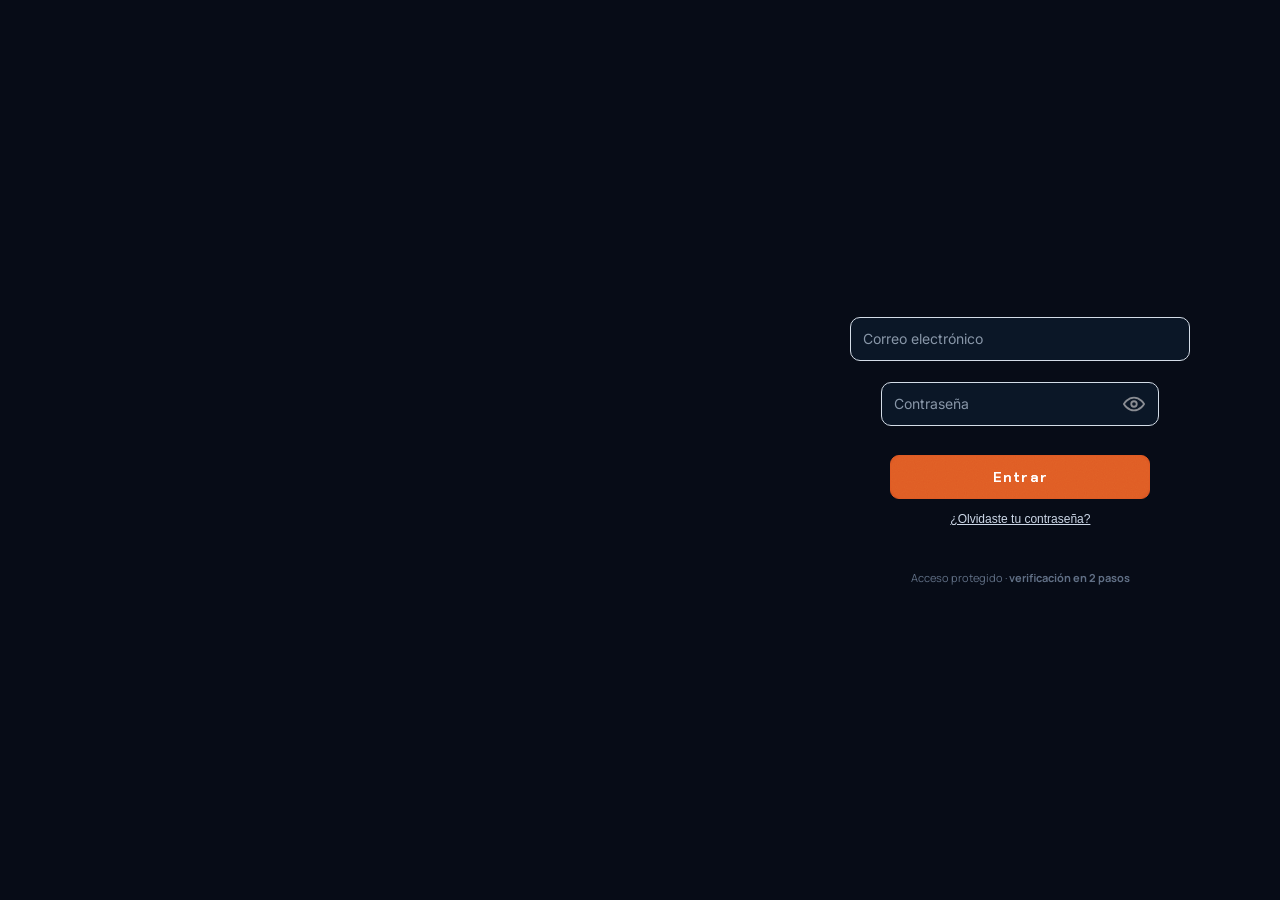
==== commit 0a616252: "Publicar ANMAR TRAINING v3.12.2" ====
--- a/index.html
+++ b/index.html
@@ -4,6 +4,7 @@
 <meta charset="UTF-8">
 <meta name="viewport" content="width=device-width, initial-scale=1.0, viewport-fit=cover">
 <title>ANMAR TRAINING</title>
+<link rel="stylesheet" href="src/communications/communication-app.css">
 <link rel="preconnect" href="https://fonts.googleapis.com">
 <link href="https://fonts.googleapis.com/css2?family=Inter:wght@400;500;600;700;800&family=Orbitron:wght@600;800&display=swap" rel="stylesheet">
 <style>
@@ -549,11 +550,12 @@
 #s-entrenador .kv{display:flex;justify-content:space-between;gap:10px;padding:7px 0;border-bottom:1px solid rgba(234,234,234,.07);font-size:13px}
 #s-entrenador .kv:last-child{border:none}
 #s-entrenador .kv span:first-child{color:var(--muted)}
-#s-admin .admin-u{display:flex;align-items:center;gap:12px;justify-content:space-between;padding:12px;border-radius:12px;background:#2A2C33;border:1px solid #3A3D46;margin-bottom:10px}
-#s-admin .admin-u-n{font-weight:700;font-size:14px;color:var(--text)}
-#s-admin .admin-u-e{font-size:12px;color:var(--muted);margin-top:2px}
-#s-admin .admin-rol{background:#1c2027;color:var(--text);border:1px solid #3A3D46;border-radius:8px;padding:8px 10px;font-family:var(--font);font-size:13px;cursor:pointer;flex:none}
-#s-admin .admin-rol:disabled{opacity:.5;cursor:default}
+#s-admin .admin-u{display:flex;align-items:center;gap:12px;justify-content:space-between;padding:12px;border-radius:12px;background:var(--anmar-card);border:1px solid var(--anmar-border);color:var(--anmar-ink);box-shadow:0 4px 12px rgba(25,42,60,.06);margin-bottom:10px}
+#s-admin .admin-u-n{font-weight:700;font-size:14px;color:var(--anmar-ink)}
+#s-admin .admin-u-e{font-size:12px;color:var(--anmar-muted);margin-top:2px}
+#s-admin .admin-rol{min-height:44px;background:var(--anmar-card-soft);color:var(--anmar-ink);border:1px solid var(--anmar-border);border-radius:8px;padding:8px 10px;font-family:var(--font);font-size:13px;cursor:pointer;flex:none}
+#s-admin .admin-rol:focus-visible{outline:3px solid color-mix(in srgb,var(--anmar-accent) 30%,transparent);outline-offset:2px}
+#s-admin .admin-rol:disabled{opacity:.72;cursor:default}
 .admin-volver{background:none!important;border:none!important;color:var(--orange)!important;cursor:pointer;font-size:14px;font-family:var(--font)}
 @media(min-width:1024px){ #s-admin .pad{max-width:640px;margin:0 auto;padding-top:150px!important} }
 @media(max-width:1023px){ #s-admin .pad{padding-top:60px} }
@@ -1265,6 +1267,72 @@
   #s-entrenador #eq-jug.eq-player-grid .eq-player-arrow{display:none!important}
 }
 </style>
+<style id="anmar-professional-mode-v3115">
+/* Portada de modos aprobada: jerarquia profesional azul marino + naranja. */
+#s-modo{background:#eef3f8!important;color:#10213a!important}
+#s-modo .mode-header{flex:none;background:linear-gradient(115deg,#07192d,#102c4a);color:#fff;border-bottom:1px solid rgba(255,255,255,.13);box-shadow:0 8px 28px rgba(8,27,48,.16)}
+#s-modo .mode-header-inner{min-height:94px;max-width:1180px;margin:0 auto;padding:18px 28px;display:flex;align-items:center;justify-content:space-between;gap:24px}
+#s-modo .mode-brand{display:flex;align-items:center;gap:14px;min-width:0}
+#s-modo .mode-brand img{width:58px;height:58px;border-radius:50%;object-fit:cover;border:2px solid rgba(255,255,255,.85);box-shadow:0 4px 15px rgba(0,0,0,.28)}
+#s-modo .mode-brand-name{font-size:25px;font-weight:850;letter-spacing:-.035em;white-space:nowrap;color:#fff}
+#s-modo .mode-brand-name span{color:#bdcce0}
+#s-modo .mode-account{display:flex;align-items:center;gap:12px;font-size:14px;color:#f4f7fb;white-space:nowrap}
+#s-modo .mode-avatar{width:42px;height:42px;border-radius:50%;display:grid;place-items:center;background:#516b8a;color:#fff;font-weight:800;border:1px solid rgba(255,255,255,.16)}
+#s-modo .mode-canvas{position:relative;width:100%;max-width:900px;margin:0 auto;padding:54px 28px 72px}
+#s-modo .mode-canvas::before{content:"";position:absolute;inset:0;background:url('assets/fondo-escritorio.jpg') center/contain no-repeat;opacity:.055;pointer-events:none}
+#s-modo .mode-content{position:relative;z-index:1}
+#s-modo .mode-eyebrow{font-size:12px;font-weight:800;letter-spacing:.14em;text-transform:uppercase;color:#6b7e98;margin-bottom:10px}
+#s-modo .mode-title{font-size:clamp(32px,5vw,47px)!important;line-height:1.06;letter-spacing:-.045em;font-weight:850!important;margin:0;color:#10213a!important}
+#s-modo .mode-intro{max-width:610px;font-size:17px;line-height:1.55;color:#637590;margin:14px 0 30px}
+#s-modo .mode-featured{position:relative;overflow:hidden;display:block;width:100%;padding:30px 32px 28px;border:0;border-radius:24px;text-align:left;background:linear-gradient(120deg,#071c32,#0e3153)!important;color:#fff!important;box-shadow:0 18px 34px rgba(9,35,60,.23)!important;cursor:pointer}
+#s-modo .mode-featured::after{content:"";position:absolute;right:-3%;top:-8%;width:52%;height:100%;background:url('assets/fondo-escritorio.jpg') center/cover no-repeat;opacity:.12;mix-blend-mode:screen;pointer-events:none}
+#s-modo .mode-featured-main{position:relative;z-index:1;display:grid;grid-template-columns:76px 1fr;gap:20px;align-items:center;max-width:560px}
+#s-modo .mode-icon{width:76px;height:76px;border-radius:50%;display:grid;place-items:center;background:rgba(255,255,255,.08);border:2px solid #ef6b2e}
+#s-modo .mode-icon img{width:51px;height:51px;object-fit:contain}
+.appwrap #s-modo .mode-featured h2{font-family:var(--font)!important;font-size:29px!important;line-height:1.12;letter-spacing:-.025em!important;color:#fff!important;margin:0 0 8px;text-transform:none!important}
+#s-modo .mode-featured p{font-size:16px;line-height:1.45;color:#cbd7e5;margin:0}
+#s-modo .mode-featured-copy,#s-modo .mode-row-title,#s-modo .mode-row-sub{display:block}
+#s-modo .mode-cta{position:relative;z-index:1;display:flex;align-items:center;justify-content:center;gap:12px;width:100%;margin-top:25px;padding:15px 20px;border-radius:13px;background:linear-gradient(100deg,#f55a00,#e94b0b);color:#fff;font-size:16px;font-weight:800;box-shadow:0 8px 18px rgba(211,65,5,.27)}
+#s-modo .mode-arrow{font-size:27px;line-height:1;margin-left:auto}
+#s-modo .mode-row{width:100%;display:grid;grid-template-columns:64px 1fr auto;align-items:center;gap:18px;border:1px solid #d7e0eb;background:rgba(255,255,255,.96);color:#10213a;border-radius:20px;padding:20px 24px;text-align:left;box-shadow:0 11px 26px rgba(27,48,76,.09);cursor:pointer}
+#s-modo .mode-row:focus-visible,#s-modo .mode-featured:focus-visible{outline:4px solid rgba(223,91,36,.28);outline-offset:3px}
+#s-modo .mode-row:hover,#s-modo .mode-featured:hover{transform:translateY(-1px)}
+#s-modo .mode-row-icon{width:64px;height:64px;border-radius:50%;display:grid;place-items:center;background:#e8f0fa}
+#s-modo .mode-row-icon img{width:39px;height:39px;object-fit:contain}
+#s-modo .mode-row-title{font-size:20px;font-weight:800;line-height:1.15;color:#10213a}
+#s-modo .mode-row-sub{font-size:14px;line-height:1.4;color:#6c7f99;margin-top:5px}
+#s-modo .mode-personal{margin-top:22px}
+#s-modo .mode-other-label{margin:34px 10px 10px;font-size:12px;font-weight:850;letter-spacing:.14em;color:#61758f;text-transform:uppercase}
+#s-modo .mode-other{overflow:hidden;border:1px solid #d7e0eb;border-radius:20px;background:rgba(255,255,255,.95);box-shadow:0 11px 26px rgba(27,48,76,.08)}
+#s-modo .mode-other .mode-row{border:0;border-radius:0;box-shadow:none;background:transparent}
+#s-modo .mode-other .mode-row+.mode-row{border-top:1px solid #dde5ee}
+#s-modo .mode-row:disabled{opacity:.72;cursor:not-allowed;transform:none}
+#s-modo .mode-row:disabled .mode-row-icon img{filter:grayscale(.7)}
+@media(max-width:620px){
+  #s-modo .mode-header-inner{min-height:76px;padding:12px 18px}
+  #s-modo .mode-brand{gap:10px}#s-modo .mode-brand img{width:47px;height:47px}
+  #s-modo .mode-brand-name{font-size:16px}#s-modo .mode-account{gap:7px;font-size:10.5px}#s-modo .mode-account-copy{display:inline}
+  #s-modo .mode-avatar{width:34px;height:34px;font-size:12px}
+  #s-modo .mode-canvas{padding:34px 17px 50px}
+  #s-modo .mode-title{font-size:32px!important}#s-modo .mode-intro{font-size:14px;margin:11px 0 23px}
+  #s-modo .mode-featured{padding:24px 21px 21px;border-radius:21px}
+  #s-modo .mode-featured-main{display:block}
+  #s-modo .mode-icon{width:62px;height:62px;margin-bottom:17px}#s-modo .mode-icon img{width:42px;height:42px}
+  .appwrap #s-modo .mode-featured h2{font-size:24px!important}#s-modo .mode-featured p{font-size:14px}
+  #s-modo .mode-cta{padding:14px 16px;font-size:15px}
+  #s-modo .mode-row{grid-template-columns:54px 1fr auto;gap:13px;padding:17px 16px;border-radius:18px}
+  #s-modo .mode-row-icon{width:54px;height:54px}#s-modo .mode-row-icon img{width:34px;height:34px}
+  #s-modo .mode-row-title{font-size:17px}#s-modo .mode-row-sub{font-size:12px}
+}
+
+/* La lista de equipos debe respetar ambos temas, nunca conservar el fondo negro heredado. */
+#s-entrenador #eq-lista .ent-row{background:var(--anmar-card-soft)!important;border-color:var(--anmar-border)!important;box-shadow:0 5px 14px rgba(20,40,64,.06)}
+#s-entrenador #eq-lista .ent-row:hover{background:var(--anmar-card)!important;border-color:var(--anmar-accent)!important}
+#s-entrenador #eq-lista .ent-n{color:var(--anmar-ink)!important;font-size:15px}
+#s-entrenador #eq-lista .ent-s{color:var(--anmar-muted)!important;font-size:12px}
+#s-entrenador #eq-lista .ent-ic{background:linear-gradient(135deg,#173a60,#2c6597)!important;color:#fff!important}
+</style>
+<link rel="stylesheet" href="src/ui/unified-forms.css">
 </head>
 <body>
 <div class="appwrap">
@@ -1306,6 +1374,7 @@
 <section class="screen" id="s-adm-equipos"><div class="pad pad-top"><div class="prog-head"><h2>Equipos</h2><button class="admin-volver" data-go="admin">&lsaquo; Admin</button></div><div id="adme-vista"><div style="color:var(--muted);font-size:13px">Cargando&hellip;</div></div></div></section>
 <section class="screen" id="s-adm-jugadores"><div class="pad pad-top"><div class="prog-head"><h2>Jugadores</h2><button class="admin-volver" data-go="admin">&lsaquo; Admin</button></div><div id="admj-vista"><div style="color:var(--muted);font-size:13px">Cargando&hellip;</div></div></div></section>
 <section class="screen" id="s-adm-competiciones"><div class="pad pad-top"><div class="prog-head"><h2>Competiciones</h2><button class="admin-volver" data-go="admin">&lsaquo; Admin</button></div><div id="admc-vista"></div></div></section>
+<section class="screen" id="s-comunicaciones"><div class="pad pad-top"><div class="prog-head"><h2>Chat Seguro</h2><button class="admin-volver" data-comm-back>&lsaquo; Volver</button></div><div id="comm-vista"></div></div></section>
 <section class="screen" id="s-adm-actividad"><div class="pad pad-top"><div class="prog-head"><h2>Actividad</h2><button class="admin-volver" data-go="admin">&lsaquo; Admin</button></div><div id="adma-vista"><div style="color:var(--muted);font-size:13px">Cargando&hellip;</div></div></div></section>
 <section class="screen" id="s-adm-ajustes"><div class="pad pad-top"><div class="prog-head"><h2>Ajustes</h2><button class="admin-volver" data-go="admin">&lsaquo; Admin</button></div><div id="admaj-vista"></div></div></section>
 <section class="screen" id="s-club">
@@ -1317,27 +1386,50 @@
         </div>
       </section>
 <section class="screen" id="s-modo">
-        <div class="pad pad-top" style="max-width:520px;margin:0 auto;width:100%">
-          <div class="section-t">Has entrado como administrador</div>
-          <h2 style="font-size:23px;font-weight:800;margin-bottom:4px">¿Cómo quieres entrar?</h2>
-          <p style="color:var(--muted);font-size:13.5px;margin-bottom:14px">Puedes cambiar de modo cuando quieras desde el menú o desde tu perfil.</p>
-          <div class="card modo-card mc-naranja" id="modo-jugador" style="cursor:pointer">
-            <div class="mc-tx"><div class="mc-h">Entrenamiento personal</div><div class="mc-p">Tus sesiones, tu progreso y tu calendario como jugador</div></div>
-            <span class="mc-fl">&rsaquo;</span>
-          </div>
-          <div class="card modo-card mc-azul" data-go="entrenador" style="cursor:pointer">
-            <div class="mc-tx"><div class="mc-h">Modo entrenador</div><div class="mc-p">Equipos, jugadores, partidos, estrategia e informes</div></div>
-            <span class="mc-fl">&rsaquo;</span>
-          </div>
-          <div class="card modo-card" style="opacity:.55">
-            <div class="mc-tx"><div class="mc-h">Campeonatos</div><div class="mc-p">En construcción: llegará con la capa de club. Todavía no se puede entrar.</div></div>
-          </div>
-          <div class="card modo-card" data-go="admin" style="cursor:pointer">
-            <div class="mc-tx"><div class="mc-h">Administración</div><div class="mc-p">Usuarios, cuentas y ajustes del sistema</div></div>
-            <span class="mc-fl">&rsaquo;</span>
-          </div>
-        </div>
-      </section>
+  <header class="mode-header">
+    <div class="mode-header-inner">
+      <div class="mode-brand"><img src="assets/logo-emblema.jpg" alt="ANMAR TRAINING"><div class="mode-brand-name">ANMAR <span>TRAINING</span></div></div>
+      <div class="mode-account"><span class="mode-account-copy"><span id="mode-user-name">Usuario</span> · Administrador</span><span class="mode-avatar" id="mode-user-initial" aria-hidden="true">A</span></div>
+    </div>
+  </header>
+  <main class="mode-canvas">
+    <div class="mode-content">
+      <div class="mode-eyebrow">Acceso a la plataforma</div>
+      <h1 class="mode-title">Elige tu espacio de trabajo</h1>
+      <p class="mode-intro">Puedes cambiar de modo cuando quieras desde el menú o desde tu perfil.</p>
+      <button type="button" class="mode-featured" data-go="entrenador">
+        <span class="mode-featured-main">
+          <span class="mode-icon"><img src="iconos/icons8/ent-pizarra.png" alt=""></span>
+          <span><span class="mode-featured-copy"><h2>Modo entrenador</h2><p>Gestiona equipos, jugadores y estrategia</p></span></span>
+        </span>
+        <span class="mode-cta">Entrar como entrenador <span class="mode-arrow" aria-hidden="true">&rarr;</span></span>
+      </button>
+      <button type="button" class="mode-row mode-personal" id="modo-jugador">
+        <span class="mode-row-icon"><img src="iconos/icons8/ico-calendario.png" alt=""></span>
+        <span><span class="mode-row-title">Entrenamiento personal</span><span class="mode-row-sub">Sesiones, progreso y calendario</span></span>
+        <span class="mode-arrow" aria-hidden="true">&rsaquo;</span>
+      </button>
+      <div class="mode-other-label">Otros accesos</div>
+      <div class="mode-other">
+        <button type="button" class="mode-row" data-go="admCompeticiones">
+          <span class="mode-row-icon"><img src="assets/ico-partido.png" alt=""></span>
+          <span><span class="mode-row-title">Campeonatos</span><span class="mode-row-sub">Calendarios, resultados y portal público</span></span>
+          <span class="mode-arrow" aria-hidden="true">&rsaquo;</span>
+        </button>
+        <button type="button" class="mode-row" data-go="comunicaciones">
+          <span class="mode-row-icon"><img src="iconos/icons8/web-chat.png" alt=""></span>
+          <span><span class="mode-row-title">Chat Seguro</span><span class="mode-row-sub">Canales privados de club y equipo</span></span>
+          <span class="mode-arrow" aria-hidden="true">&rsaquo;</span>
+        </button>
+        <button type="button" class="mode-row" data-go="admin">
+          <span class="mode-row-icon"><img src="iconos/icons8/ico-configuracion.png" alt=""></span>
+          <span><span class="mode-row-title">Administración</span><span class="mode-row-sub">Usuarios, clubes y ajustes</span></span>
+          <span class="mode-arrow" aria-hidden="true">&rsaquo;</span>
+        </button>
+      </div>
+    </div>
+  </main>
+</section>
 <section class="screen" id="s-entrevista">
         <div class="pad pad-top">
           <div class="section-t">Cuéntanos sobre ti</div>
@@ -1611,8 +1703,27 @@
             <h2>Administraci&oacute;n</h2>
             <button class="admin-volver" data-go="perfil">&lsaquo; Volver</button>
           </div>
-          <div class="admin-scope-note"><b>Administraci&oacute;n general</b><br>Esta portada muestra los clubes autorizados, sus administradores y las cuentas independientes. Los usuarios internos de cada club solo aparecer&aacute;n cuando entres expresamente a supervisar ese club.</div>
-          <div class="section-t">Clubes autorizados</div>
+           <div class="admin-scope-note"><b>Administraci&oacute;n general</b><br>Esta portada muestra los clubes autorizados, sus administradores y las cuentas independientes. Los usuarios internos de cada club solo aparecer&aacute;n cuando entres expresamente a supervisar ese club.</div>
+           <div class="section-t">Seguridad administrativa</div>
+           <div class="card pr-panel" id="admin-mfa-panel">
+             <div style="display:flex;align-items:flex-start;justify-content:space-between;gap:12px">
+               <div><div style="font-weight:800;color:var(--anmar-ink)">Segundo factor</div><div id="admin-mfa-status" style="font-size:12px;color:var(--anmar-muted);line-height:1.5;margin-top:4px">Comprobando&hellip;</div></div>
+               <span id="admin-mfa-badge" class="admin-role-badge">Pendiente</span>
+             </div>
+             <div id="admin-mfa-actions" style="margin-top:12px"></div>
+             <div id="admin-mfa-setup" style="display:none;margin-top:14px;padding-top:14px;border-top:1px solid var(--anmar-border)">
+               <div id="admin-mfa-qr-wrap" style="display:none;text-align:center">
+                 <img id="admin-mfa-qr" alt="C&oacute;digo QR para configurar el segundo factor" style="width:190px;max-width:70%;background:#fff;border-radius:12px;padding:10px">
+                 <div style="font-size:11px;color:var(--anmar-muted);line-height:1.5;margin:8px 0">Escan&eacute;alo con una aplicaci&oacute;n de autenticaci&oacute;n. No compartas el c&oacute;digo ni la clave.</div>
+                 <div id="admin-mfa-secret" style="font-family:monospace;font-size:11px;overflow-wrap:anywhere;color:var(--anmar-ink);background:var(--anmar-card-soft);border:1px solid var(--anmar-border);border-radius:8px;padding:8px"></div>
+               </div>
+               <input class="field" id="admin-mfa-code" inputmode="numeric" autocomplete="one-time-code" maxlength="8" placeholder="C&oacute;digo de 6 cifras">
+               <button class="btn btn-primary" id="admin-mfa-verify" type="button">Verificar segundo factor</button>
+               <button class="btn btn-ghost" id="admin-mfa-cancel" type="button" style="margin-top:8px">Cancelar</button>
+               <div id="admin-mfa-msg" style="font-size:12px;line-height:1.5;min-height:18px;margin-top:9px"></div>
+             </div>
+           </div>
+           <div class="section-t">Clubes autorizados</div>
           <div class="card pr-panel" id="admin-clubes">
             <div id="cl-lista"><div style="color:var(--muted);font-size:13px">Cargando&hellip;</div></div>
             <details class="admin-create-box"><summary>Autorizar un nuevo club</summary><div class="admin-create-body">
@@ -1628,20 +1739,12 @@
           <div class="section-t" style="margin-top:20px">Usuarios bajo tu administraci&oacute;n</div>
           <div id="admin-msg" style="font-size:13px;margin:0 2px 10px;min-height:16px"></div>
           <div class="card pr-panel" id="admin-users"><div style="color:var(--muted);font-size:13px">Cargando&hellip;</div></div>
-          <details class="card pr-panel admin-create-box" id="admin-crear" style="margin-top:14px"><summary>Crear una cuenta</summary><div class="admin-create-body">
-              <div style="font-size:11px;color:var(--muted);line-height:1.5;margin-bottom:10px">Crea usuarios independientes o el administrador responsable de un club. Los demás miembros del club los gestionar&aacute; su administrador.</div>
-              <input class="field" id="nu-nombre" placeholder="Nombre">
-              <input class="field" id="nu-email" type="email" placeholder="Correo electr&oacute;nico" autocomplete="off">
-              <select class="field" id="nu-rol"><option value="jugador">Jugador independiente</option><option value="entrenador">Entrenador independiente</option><option value="admin_club">Administrador de club</option><option value="admin">Administrador general</option></select>
-              <select class="field" id="nu-club" style="display:none"><option value="">Elige el club&hellip;</option></select>
-              <button class="btn btn-primary" id="nu-crear" style="margin-top:4px">Crear usuario</button>
-              <div id="nu-msg" style="font-size:13px;margin-top:12px;line-height:1.5"></div>
-          </div></details>
-          <details class="card pr-panel admin-create-box" id="admin-invitar" style="margin-top:14px"><summary>Invitar mediante un enlace seguro</summary><div class="admin-create-body">
-            <div style="font-size:12px;color:var(--muted2);margin:-2px 2px 10px;line-height:1.5">El jugador crea su propia contrase&ntilde;a. T&uacute; no llegas a conocerla. El enlace caduca en 7 d&iacute;as y solo sirve una vez.</div>
+          <details class="card pr-panel admin-create-box" id="admin-invitar" style="margin-top:14px"><summary>Invitar a una persona</summary><div class="admin-create-body">
+            <div style="font-size:12px;color:var(--muted2);margin:-2px 2px 10px;line-height:1.5">La persona crea su propia contrase&ntilde;a y t&uacute; no llegas a conocerla. El enlace caduca en 7 d&iacute;as y solo sirve una vez.</div>
             <input class="field" id="iv-nombre2" placeholder="Nombre (opcional)">
             <input class="field" id="iv-email2" type="email" placeholder="Correo electr&oacute;nico" autocomplete="off">
-            <select class="field" id="iv-rol2"><option value="jugador">Jugador</option><option value="entrenador">Entrenador</option><option value="admin">Administrador</option></select>
+            <select class="field" id="iv-rol2"><option value="jugador">Jugador independiente</option><option value="entrenador">Entrenador</option><option value="admin_club">Administrador de club</option><option value="admin">Administrador general</option></select>
+            <select class="field" id="iv-club2" style="display:none"><option value="">Sin club (independiente)</option></select>
             <button class="btn btn-primary" id="iv-crear2" style="margin-top:4px">Generar enlace</button>
             <div id="iv-enlace" style="display:none;margin-top:12px">
               <div style="font-size:12px;color:var(--muted);margin-bottom:6px">Copia este enlace y m&aacute;ndaselo:</div>
@@ -1719,7 +1822,7 @@
 </div></div><div class="ovl" id="ov-pass"><div style="width:100%;max-width:340px">
   <div style="font-size:18px;font-weight:700;margin-bottom:6px;color:#e7eef7">Crea tu contraseña</div>
   <div style="font-size:13px;color:#9AA8A0;margin-bottom:14px;line-height:1.5">Estás usando una contraseña temporal que conoce quien creó tu cuenta. Elige una tuya para continuar.</div>
-  <input id="np-pass" class="field" type="password" placeholder="Nueva contraseña (mín. 8, letras y números)" autocomplete="new-password">
+  <input id="np-pass" class="field" type="password" placeholder="Nueva contraseña (mín. 12, letras y números)" autocomplete="new-password">
   <input id="np-pass2" class="field" type="password" placeholder="Repite la contraseña" autocomplete="new-password">
   <button id="np-guardar" class="btn btn-primary" style="width:100%">Guardar y continuar</button>
   <p id="np-msg" style="font-size:12px;text-align:center;margin-top:10px;min-height:16px"></p>
@@ -1731,16 +1834,20 @@
   <p id="fn-msg" style="font-size:12px;text-align:center;margin-top:10px;min-height:16px"></p>
 </div></div><div class="ovl" id="ov-img"><button class="x" id="im-close" aria-label="Cerrar">&times;</button><div class="imgbox"><img id="im-big" src="" alt="Ejercicio"></div></div><div class="ovl" id="ov-rest"><button class="x" id="rt-close" aria-label="Cerrar">&times;</button><div style="font-size:11px;letter-spacing:.08em;color:#7d8da6">DESCANSO</div><div style="position:relative;width:170px;height:170px"><svg width="170" height="170" viewBox="0 0 120 120" style="transform:rotate(-90deg)"><circle cx="60" cy="60" r="52" fill="none" stroke="#16213a" stroke-width="9"></circle><circle id="rt-ring" cx="60" cy="60" r="52" fill="none" stroke="#3a86d8" stroke-width="9" stroke-linecap="round" stroke-dasharray="326.726" stroke-dashoffset="0"></circle></svg><div style="position:absolute;inset:0;display:flex;flex-direction:column;align-items:center;justify-content:center"><div id="rt-time" style="font-size:36px;font-weight:800;color:#e7eef7">1:00</div><div id="rt-sub" style="font-size:11px;color:#7d8da6">listo</div></div></div><div class="rt-btns"><button id="rt-main">Iniciar</button><button class="sec" id="rt-reset">Reiniciar</button></div></div><div class="ovl" id="ov-dia"><button class="x" id="dia-close" aria-label="Cerrar">&times;</button><div style="width:100%;max-width:330px"><div id="dia-titulo" style="font-size:18px;font-weight:700;margin-bottom:12px;color:#e7eef7"></div><div id="dia-cont" style="margin-bottom:12px"></div><button id="dia-add" style="width:100%;background:#16213a;color:#cdd8e8;border:none;border-radius:11px;padding:11px;font-size:14px;cursor:pointer;font-family:var(--font)">+ Añadir evento</button><div id="dia-form" style="display:none;margin-top:12px"><input id="ev-titulo" class="field" placeholder="Título (ej. Partido vs CB Costa)"><select id="ev-tipo" class="field"><option value="entrenamiento">Entrenamiento</option><option value="partido">Partido</option><option value="descanso">Descanso</option><option value="otro">Otro</option></select><input id="ev-hora" class="field" type="time"><input id="ev-lugar" class="field" placeholder="Lugar (opcional)"><button id="ev-guardar" style="width:100%;background:#d6a743;color:#3a2a06;border:none;border-radius:11px;padding:12px;font-weight:700;cursor:pointer;font-family:var(--font)">Guardar evento</button><p id="ev-msg" style="font-size:12px;color:#f3c969;text-align:center;margin-top:8px"></p></div></div></div><div class="ovl" id="ov-test"><button class="x" id="test-close" aria-label="Cerrar">&times;</button><div style="width:100%;max-width:330px"><div style="font-size:18px;font-weight:700;margin-bottom:12px;color:#e7eef7">Nueva medición</div><select id="t-tipo" class="field"><option value="salto_vertical">Salto vertical (cm)</option><option value="velocidad_20m">Velocidad 20 m (s)</option><option value="agilidad">Agilidad T-test (s)</option><option value="resistencia">Resistencia (nivel)</option><option value="otro">Otro</option></select><input id="t-valor" class="field" type="number" step="0.01" placeholder="Valor (ej. 47)"><input id="t-fecha" class="field" type="date"><button id="t-guardar" style="width:100%;background:#d6a743;color:#3a2a06;border:none;border-radius:11px;padding:12px;font-weight:700;cursor:pointer;font-family:var(--font)">Guardar medición</button><p id="t-msg" style="font-size:12px;color:#f3c969;text-align:center;margin-top:8px"></p></div></div>
 </div>
-<script src="https://cdn.jsdelivr.net/npm/@supabase/supabase-js@2"></script>
+<script src="https://cdn.jsdelivr.net/npm/@supabase/supabase-js@2.112.1"></script>
 <script>
 const SUPABASE_URL="https://kbrvaawngeuuewplcwyn.supabase.co";
 const SUPABASE_ANON="eyJhbGciOiJIUzI1NiIsInR5cCI6IkpXVCJ9.eyJpc3MiOiJzdXBhYmFzZSIsInJlZiI6ImticnZhYXduZ2V1dWV3cGxjd3luIiwicm9sZSI6ImFub24iLCJpYXQiOjE3ODIyOTA0MjIsImV4cCI6MjA5Nzg2NjQyMn0.9ys4m2OicbMq3cFyf0a2IA_eh3VspPJ3pYgjNkMO6WA";
 const sb=window.supabase.createClient(SUPABASE_URL,SUPABASE_ANON,{auth:{persistSession:false,autoRefreshToken:true,detectSessionInUrl:true}});
-const screens={login:'s-login',entrevista:'s-entrevista',hoy:'s-hoy',sesion:'s-sesion',progreso:'s-progreso',calendario:'s-calendario',perfil:'s-perfil',libre:'s-libre',dirigido:'s-dirigido',admin:'s-admin',entrenador:'s-entrenador',modo:'s-modo',club:'s-club',admEquipos:'s-adm-equipos',admJugadores:'s-adm-jugadores',admActividad:'s-adm-actividad',admAjustes:'s-adm-ajustes',admCompeticiones:'s-adm-competiciones'};
-const APP_VERSION='v3.11.4-responsive-local · 09/08/2026';
+window.anmarSupabase=sb;
+const screens={login:'s-login',entrevista:'s-entrevista',hoy:'s-hoy',sesion:'s-sesion',progreso:'s-progreso',calendario:'s-calendario',perfil:'s-perfil',libre:'s-libre',dirigido:'s-dirigido',admin:'s-admin',entrenador:'s-entrenador',modo:'s-modo',club:'s-club',admEquipos:'s-adm-equipos',admJugadores:'s-adm-jugadores',admActividad:'s-adm-actividad',admAjustes:'s-adm-ajustes',admCompeticiones:'s-adm-competiciones',comunicaciones:'s-comunicaciones'};
+const APP_VERSION='v3.12.2 · 21/08/2026';
 document.querySelectorAll('#app-version,#app-version-2,#app-version-3').forEach(function(el){ el.textContent='ANMAR TRAINING '+APP_VERSION; });
 window.APP_VERSION=APP_VERSION;
 function go(name,isBack){
+  if(window.__cur==='comunicaciones'&&name!=='comunicaciones'&&window.__communicationManager){
+    Promise.resolve(window.__communicationManager.destroy()).catch(function(){}); window.__communicationManager=null;
+  }
   if(!isBack&&window.__cur&&window.__cur!==name){(window.__hist=window.__hist||[]).push(window.__cur);} if(name==='hoy'){window.__hist=[];} window.__cur=name;
   Object.values(screens).forEach(function(id){var el=document.getElementById(id); if(el) el.classList.remove('active');});
   var t=document.getElementById(screens[name]); if(t) t.classList.add('active');
@@ -1748,6 +1855,7 @@
   nav.classList.toggle('hidden', name==='login'||name==='sesion'||name==='entrevista'||name==='libre'||name==='dirigido'||name==='modo');
   nav.querySelectorAll('button').forEach(function(b){b.classList.toggle('on', b.dataset.go===name);});
   if(name==='admin'){ cargarAdmin(); if(window.cargarAdminLegal) cargarAdminLegal(); if(window.cargarInvitaciones) cargarInvitaciones(); }
+  if(name==='admCompeticiones'&&window.admCompeticionesUI){ window.admCompeticionesUI(); }
   if(name==='entrenador'){ if(window.cargarEquipos) cargarEquipos(); } if(name==='sesion'){ cargarSesion(); } if(name==='hoy'){ cargarSemana(); if(window._planHoy)window._planHoy(); } if(name==='dirigido'){ if(window._recDirigido)window._recDirigido(); } if(name==='libre'){ if(window._loadCond)window._loadCond(); } if(name==='calendario'){ cargarCalendario(); } if(name==='progreso'){ cargarProgreso(); } if(name==='perfil'){ cargarObjetivos(); if(window.cargarMiCuenta)cargarMiCuenta(); }
 }
 var msg=document.getElementById('msg');
@@ -1763,9 +1871,12 @@
   var nombre=(user.email||'').split('@')[0], role='jugador';
   var p=await sb.from('profiles').select('nombre,role,avatar_url,debe_cambiar_password,club_id').eq('id',user.id).maybeSingle();
   if(p.data){ nombre=p.data.nombre||nombre; role=p.data.role||role; window.__clubId=p.data.club_id||null; }
+  window.__profile={id:user.id,nombre:nombre,role:role,club_id:window.__clubId||null};
   document.querySelectorAll('#u-nombre,#u-nombre2').forEach(function(el){el.textContent=nombre;});
   var ini=(nombre||'?').trim().charAt(0).toUpperCase();
   document.querySelectorAll('#u-ini,#u-ini2').forEach(function(el){el.textContent=ini;});
+  var modeNombre=document.getElementById('mode-user-name'); if(modeNombre) modeNombre.textContent=nombre;
+  var modeInicial=document.getElementById('mode-user-initial'); if(modeInicial) modeInicial.textContent=ini;
   if(window.renderAvatar) renderAvatar((p.data&&p.data.avatar_url)||null);
   var roles={admin:'Administrador',entrenador:'Entrenador',jugador:'Jugador'};
   var rolEl=document.getElementById('u-rol'); if(rolEl) rolEl.textContent=roles[role]||role;
@@ -1866,7 +1977,7 @@
     var dest=t.dataset.go;
     if(dest==='login'){ try{ await sb.auth.signOut(); }catch(_){} }
     if(window.renderSide && t.closest('#s-modo')){ if(dest==='entrenador') renderSide('entrenador'); else if(dest==='admin') renderSide('admin'); }
-    go(dest); return;
+    go(dest); if(dest==='comunicaciones'&&window.admComunicacionesUI) await window.admComunicacionesUI(); return;
   }
   var chip=e.target.closest('.chip');
   if(chip){ chip.parentElement.querySelectorAll('.chip').forEach(function(c){c.classList.remove('on');}); chip.classList.add('on'); }
@@ -2433,7 +2544,111 @@
 })();
 </script>
 <script>
+var adminMfaState={factorId:null,enrolling:false};
+
+function adminMfaMessage(text,ok){
+  var el=document.getElementById('admin-mfa-msg');
+  if(el){ el.style.color=ok?'#2ECC71':'#ff8f8f'; el.textContent=text||''; }
+}
+
+function adminMfaOpen(factorId,enrolling,qr,secret){
+  adminMfaState.factorId=factorId||null;
+  adminMfaState.enrolling=!!enrolling;
+  var setup=document.getElementById('admin-mfa-setup'); if(setup) setup.style.display='block';
+  var wrap=document.getElementById('admin-mfa-qr-wrap'); if(wrap) wrap.style.display=enrolling?'block':'none';
+  var img=document.getElementById('admin-mfa-qr'); if(img&&qr) img.src=qr;
+  var sec=document.getElementById('admin-mfa-secret'); if(sec) sec.textContent=secret||'';
+  var code=document.getElementById('admin-mfa-code'); if(code){ code.value=''; code.focus(); }
+  adminMfaMessage('',false);
+}
+
+function adminMfaClose(){
+  adminMfaState={factorId:null,enrolling:false};
+  var setup=document.getElementById('admin-mfa-setup'); if(setup) setup.style.display='none';
+  var img=document.getElementById('admin-mfa-qr'); if(img) img.removeAttribute('src');
+  var sec=document.getElementById('admin-mfa-secret'); if(sec) sec.textContent='';
+  var code=document.getElementById('admin-mfa-code'); if(code) code.value='';
+  adminMfaMessage('',false);
+}
+
+async function adminMfaRender(){
+  var status=document.getElementById('admin-mfa-status'), badge=document.getElementById('admin-mfa-badge'), actions=document.getElementById('admin-mfa-actions');
+  if(!status||!badge||!actions||typeof sb==='undefined'||!sb.auth.mfa) return;
+  status.textContent='Comprobando el nivel de seguridad de esta sesión…'; actions.innerHTML='';
+  try{
+    var al=await sb.auth.mfa.getAuthenticatorAssuranceLevel();
+    var lf=await sb.auth.mfa.listFactors();
+    if(al.error) throw al.error; if(lf.error) throw lf.error;
+    var current=al.data&&al.data.currentLevel;
+    var verified=((lf.data&&lf.data.totp)||[]).filter(function(f){return f.status==='verified';});
+    if(current==='aal2'){
+      badge.textContent='Protegida';
+      status.textContent='Sesión reforzada. Puedes realizar operaciones administrativas sensibles.';
+      actions.innerHTML='<button class="btn btn-ghost" type="button" data-mfa-refresh>Actualizar estado</button>';
+    }else if(verified.length){
+      badge.textContent='Verificar';
+      status.textContent='Tienes el segundo factor configurado, pero debes verificarlo en esta sesión antes de cambiar roles o borrar cuentas.';
+      actions.innerHTML='<button class="btn btn-primary" type="button" data-mfa-challenge>Verificar ahora</button>';
+      actions.querySelector('[data-mfa-challenge]').addEventListener('click',function(){adminMfaOpen(verified[0].id,false);});
+    }else{
+      badge.textContent='Sin configurar';
+      status.textContent='Configura una aplicación de autenticación para proteger cambios de rol, club y borrados.';
+      actions.innerHTML='<button class="btn btn-primary" type="button" data-mfa-enroll>Configurar segundo factor</button>';
+      actions.querySelector('[data-mfa-enroll]').addEventListener('click',adminMfaEnroll);
+    }
+    var ref=actions.querySelector('[data-mfa-refresh]'); if(ref) ref.addEventListener('click',adminMfaRender);
+  }catch(e){
+    badge.textContent='No disponible';
+    status.textContent='No se pudo comprobar el segundo factor. No realices operaciones sensibles hasta recuperar esta comprobación.';
+  }
+}
+
+async function adminMfaEnroll(){
+  adminMfaMessage('',false);
+  try{
+    var r=await sb.auth.mfa.enroll({factorType:'totp',friendlyName:'ANMAR administración'});
+    if(r.error) throw r.error;
+    var d=r.data||{}, t=d.totp||{};
+    adminMfaOpen(d.id,true,t.qr_code||'',t.secret||'');
+  }catch(e){ adminMfaMessage('No se pudo iniciar la configuración del segundo factor.',false); }
+}
+
+async function adminMfaVerify(){
+  var code=((document.getElementById('admin-mfa-code')||{}).value||'').trim();
+  var factorId=adminMfaState.factorId;
+  if(!factorId||!/^[0-9]{6,8}$/.test(code)){ adminMfaMessage('Introduce el código de la aplicación de autenticación.',false); return; }
+  var btn=document.getElementById('admin-mfa-verify'); if(btn) btn.disabled=true;
+  adminMfaMessage('Verificando…',true);
+  try{
+    var ch=await sb.auth.mfa.challenge({factorId:factorId}); if(ch.error) throw ch.error;
+    var vr=await sb.auth.mfa.verify({factorId:factorId,challengeId:ch.data.id,code:code}); if(vr.error) throw vr.error;
+    try{await sb.auth.refreshSession();}catch(_){ }
+    adminMfaMessage('Segundo factor verificado.',true);
+    setTimeout(function(){adminMfaClose();adminMfaRender();},700);
+  }catch(e){ adminMfaMessage('El código no es válido o ha caducado.',false); }
+  if(btn) btn.disabled=false;
+}
+
+async function adminRequireAal2(){
+  try{
+    var r=await sb.auth.mfa.getAuthenticatorAssuranceLevel();
+    if(!r.error&&r.data&&r.data.currentLevel==='aal2') return true;
+  }catch(_){ }
+  var panel=document.getElementById('admin-mfa-panel'); if(panel) panel.scrollIntoView({behavior:'smooth',block:'center'});
+  adminMfaMessage('Verifica el segundo factor antes de continuar.',false);
+  await adminMfaRender();
+  return false;
+}
+
+(function(){
+  var verify=document.getElementById('admin-mfa-verify'); if(verify) verify.addEventListener('click',adminMfaVerify);
+  var cancel=document.getElementById('admin-mfa-cancel'); if(cancel) cancel.addEventListener('click',adminMfaClose);
+})();
+window.adminMfaRender=adminMfaRender;
+window.adminRequireAal2=adminRequireAal2;
+
 async function cargarAdmin(){
+  if(window.adminMfaRender) adminMfaRender();
   window.__adminClubScope=null;
   var cont=document.getElementById('admin-users'); if(!cont) return; cont.innerHTML='Cargando\u2026';
   try{
@@ -2473,6 +2688,7 @@
   }catch(e){ cont.innerHTML='<div style="color:#ff6b6b;font-size:13px">Error al cargar.</div>'; }
 }
 async function guardarRol(uid, rol, sel){
+  if(!(await adminRequireAal2())){ if(sel) sel.disabled=false; return; }
   if(sel){ sel.disabled=true; }
   var m=document.getElementById('admin-msg');
   var cambio={role:rol};
@@ -2488,7 +2704,7 @@
       cambio.club_id=cls[idx].id;
     }
   }
-  var r=await sb.from('profiles').update(cambio).eq('id',uid);
+  var r=await sb.rpc('admin_change_user_access',{p_target_id:uid,p_new_role:rol,p_new_club_id:cambio.club_id||null});
   if(r&&r.error){
     if(m){ m.style.color='#ff6b6b'; m.textContent=(String(r.error.message||'').indexOf('administrador')>=0)?'Debe existir al menos un administrador.':'No se pudo cambiar el rol.'; }
     if(typeof cargarAdmin==='function') cargarAdmin();
@@ -2501,6 +2717,7 @@
   var m=document.getElementById('admin-msg');
   var ok=window.confirm('¿Seguro que quieres borrar a '+(nombre||'este usuario')+'?\n\nSe eliminarán su cuenta, sus sesiones, sus mediciones y sus eventos. No se puede deshacer.');
   if(!ok) return;
+  if(!(await adminRequireAal2())) return;
   if(bt) bt.disabled=true;
   if(m){ m.style.color='#9AA8A0'; m.textContent='Borrando…'; }
   try{
@@ -2525,6 +2742,7 @@
       '<button data-go="entrenador" class="on"><span class="i">🏀</span>Equipos</button>'+
       '<button data-ent-nav="jugadores"><span class="i">👥</span>Jugadores</button>'+
       '<button data-ent-nav="scouting"><span class="i">📋</span>Scouting</button>'+
+      '<button data-go="comunicaciones"><span class="i">💬</span>Chat</button>'+
       '<button data-go="perfil"><span class="i">👤</span>Perfil</button>';
     nav.querySelectorAll('[data-ent-nav]').forEach(function(b){
       b.addEventListener('click',function(){
@@ -2545,6 +2763,7 @@
       '<button data-admin-nav="clubes" data-go="admin" class="on"><span class="i">🏢</span>Clubes</button>'+
       '<button data-admin-nav="equipos"><span class="i">🏀</span>Equipos</button>'+
       '<button data-admin-nav="usuarios"><span class="i">👥</span>Usuarios</button>'+
+      '<button data-go="comunicaciones"><span class="i">💬</span>Chat</button>'+
       '<button data-admin-nav="ajustes"><span class="i">⚙️</span>Ajustes</button>';
     nav.querySelectorAll('[data-admin-nav]').forEach(function(b){
       b.addEventListener('click',function(){
@@ -2565,6 +2784,7 @@
       '<button data-go="hoy" class="on"><span class="i">🏠</span>Hoy</button>'+
       '<button data-go="progreso"><span class="i">📈</span>Progreso</button>'+
       '<button data-go="calendario"><span class="i">📅</span>Calendario</button>'+
+      '<button data-go="comunicaciones"><span class="i">💬</span>Chat</button>'+
       '<button data-go="perfil"><span class="i">👤</span>Perfil</button>';
   }
 }
@@ -2587,6 +2807,7 @@
       '<button class="mlink" data-side="equipos"><span class="i">&#127936;</span> Equipos</button>'+
       '<button class="mlink" data-side="jugadores"><span class="i">&#128100;</span> Jugadores</button>'+
       '<button class="mlink" data-side="competiciones"><span class="i">&#127942;</span> Competiciones</button>'+
+      '<button class="mlink" data-go="comunicaciones"><span class="i">&#128172;</span> Chat Seguro</button>'+
       '<div style="font-size:10.5px;letter-spacing:.12em;color:var(--muted2);text-transform:uppercase;margin:12px 14px 4px">Sistema</div>'+
       '<button class="mlink" data-side="actividad"><span class="i">&#128220;</span> Actividad</button>'+
       '<button class="mlink" data-side="ajustes"><span class="i">&#9881;</span> Ajustes</button>'+
@@ -2595,6 +2816,7 @@
   } else if(modo==='entrenador'){
     html=marca+cambiar+
       '<button class="mlink" data-go="entrenador"><span class="i">&#128101;</span> Mis equipos</button>'+
+      '<button class="mlink" data-go="comunicaciones"><span class="i">&#128172;</span> Chat Seguro</button>'+
       '<button class="mlink" data-go="perfil"><span class="i">&#128100;</span> Perfil</button>';
   } else {
     html=marca+cambiar+
@@ -2602,6 +2824,7 @@
       '<button class="mlink" data-go="dirigido"><span class="i">&#127919;</span> Entrenar</button>'+
       '<button class="mlink" data-go="progreso"><span class="i">&#128200;</span> Progreso</button>'+
       '<button class="mlink" data-go="calendario"><span class="i">&#128197;</span> Calendario</button>'+
+      '<button class="mlink" data-go="comunicaciones"><span class="i">&#128172;</span> Chat Seguro</button>'+
       '<button class="mlink" data-go="perfil"><span class="i">&#128100;</span> Perfil</button>'+
       ((window.__role==='entrenador'||esAdmin)?'<button class="mlink" data-go="entrenador"><span class="i">&#128101;</span> Jugadores</button>':'')+
       (esAdmin?'<button class="mlink" data-go="admin"><span class="i">&#9881;</span> Admin</button>':'');
@@ -2708,15 +2931,40 @@
   var slot=document.getElementById('admaj-legal-slot');
   if(legal&&slot){ legal.style.display='block'; slot.appendChild(legal); if(window.cargarAdminLegal) cargarAdminLegal(); }
 }
-function admCompeticionesUI(){
+async function admCompeticionesUI(){
   var v=document.getElementById('admc-vista'); if(!v) return;
-  v.innerHTML='<div class="card pr-panel"><div class="section-t">Competiciones</div>'+
-    '<div style="font-size:13px;color:var(--muted);line-height:1.7">Módulo en construcción. Según el diseño aprobado:<br>'+
-    '· El administrador general tiene <b style="color:var(--text)">gestión TOTAL</b> de todas las competiciones, siempre.<br>'+
-    '· Los clubes podrán recibir permiso para organizar las suyas, pero nunca fuera de tu control.<br>'+
-    '· Aquí se crearán campeonatos, calendarios, grupos y clasificaciones, conectados con los partidos que ya registra la aplicación.</div></div>';
+  v.innerHTML='<div class="card pr-panel"><div class="section-t">Campeonatos</div><div style="font-size:13px;color:var(--muted)">Cargando gestión segura…</div></div>';
+  if(!window.anmarMountCompetitions&&window.anmarCompetitionsReady){ await window.anmarCompetitionsReady; }
+  if(!window.anmarMountCompetitions){
+    v.innerHTML='<div class="card pr-panel"><div style="color:#ff9b91;font-size:13px">No se pudo cargar el módulo de Campeonatos. Recarga la aplicación.</div></div>';
+    return;
+  }
+  await window.anmarMountCompetitions(v,{
+    client:sb,
+    getClubId:function(){
+      return (window.__adminClubScope&&window.__adminClubScope.id)||window.__clubId||null;
+    }
+  });
 }
 window.admCompeticionesUI=admCompeticionesUI;
+async function admComunicacionesUI(){
+  var v=document.getElementById('comm-vista'); if(!v) return;
+  var back=document.querySelector('[data-comm-back]'); if(back) back.onclick=function(){ if(window.goBack) window.goBack(); else go('hoy'); };
+  v.innerHTML='<div class="card pr-panel"><div class="section-t">Chat Seguro</div><div style="font-size:13px;color:var(--muted)">Cargando tus canales autorizados…</div></div>';
+  if(!window.anmarMountCommunications&&window.anmarCommunicationsReady){ await window.anmarCommunicationsReady; }
+  if(!window.anmarMountCommunications){
+    v.innerHTML='<div class="card pr-panel"><div style="color:#ff9b91;font-size:13px">No se pudo cargar el Chat Seguro. Recarga la aplicación.</div></div>'; return;
+  }
+  try{
+    if(window.__communicationManager){ await window.__communicationManager.destroy(); window.__communicationManager=null; }
+    var scopeClub=(window.__adminClubScope&&window.__adminClubScope.id)||window.__clubId||null;
+    window.__communicationManager=await window.anmarMountCommunications(v,{client:sb,profile:window.__profile,clubId:scopeClub});
+  }catch(error){
+    console.error('No se pudo abrir el Chat Seguro',error);
+    v.innerHTML='<div class="card pr-panel"><div style="color:#ff9b91;font-size:13px">No se pudieron cargar tus canales autorizados. Comprueba la conexión y vuelve a intentarlo.</div></div>';
+  }
+}
+window.admComunicacionesUI=admComunicacionesUI;
 window.admEquiposUI=admEquiposUI; window.admJugadoresUI=admJugadoresUI; window.admActividadUI=admActividadUI; window.admAjustesUI=admAjustesUI;
 
 /* ===== PANEL DEL ADMINISTRADOR DE CLUB (capa de club F1 parte 2) ===== */
@@ -2749,17 +2997,20 @@
     var nomTec={}; tecnicos.forEach(function(t){ nomTec[t.id]=t.nombre; });
     var lg=logoClubUrl(club.logo_url);
     cab.innerHTML='<div style="width:52px;height:52px;border-radius:14px;flex:none;background:#16213a center/cover no-repeat;'+(lg?('background-image:url(&quot;'+lg+'&quot;)'):'')+';display:flex;align-items:center;justify-content:center;font-weight:800;font-size:22px">'+(lg?'':escC((club.nombre||'?').charAt(0).toUpperCase()))+'</div>'+
-      '<div><div style="font-size:20px;font-weight:800">'+escC(club.nombre||'Club')+'</div><div style="font-size:12.5px;color:var(--muted)">'+equipos.length+' de '+(club.licencias||0)+' licencias de equipo usadas</div></div>';
+      '<div><div style="font-size:20px;font-weight:800">'+escC(club.nombre||'Club')+'</div><div style="font-size:12.5px;color:var(--muted)">'+equipos.length+' de '+(club.licencias||0)+' licencias de equipo usadas</div></div>'+
+      '<button class="btn btn-ghost" data-go="comunicaciones" style="width:auto;margin-left:auto">Chat Seguro</button>';
     var CATS_C=[['premini','Premini / Babybasket'],['minibasket','Minibasket'],['infantil','Infantil'],['cadete','Cadete'],['junior','Junior'],['senior','Senior']];
     var catNomC=function(v2){ for(var i=0;i<CATS_C.length;i++){ if(CATS_C[i][0]===v2) return CATS_C[i][1]; } return v2||'—'; };
     v.innerHTML=''+
       '<div class="card pr-panel"><div class="section-t">Cuerpo técnico</div>'+
       '<div id="ct-lista">'+(tecnicos.length? tecnicos.map(function(t){ return '<div style="padding:7px 0;border-top:1px solid rgba(255,255,255,.07)"><b>'+escC(t.nombre)+'</b> <span style="font-size:12px;color:var(--muted2)">· entrenador</span></div>'; }).join('') : '<div style="color:var(--muted);font-size:13px">Aún no hay cuerpo técnico. Da de alta al primero.</div>')+'</div>'+
       '<div style="height:1px;background:rgba(255,255,255,.09);margin:12px 0"></div>'+
-      '<div style="font-size:13px;font-weight:700;margin-bottom:8px">Dar de alta (entrenador / cuerpo técnico)</div>'+
+      '<div style="font-size:13px;font-weight:700;margin-bottom:8px">Invitar entrenador / cuerpo técnico</div>'+
+      '<div style="font-size:11px;color:var(--muted);line-height:1.5;margin-bottom:8px">La persona elegirá su contraseña. El enlace solo permitirá entrar como entrenador de este club.</div>'+
       '<input class="field" id="ct-nombre" placeholder="Nombre">'+
       '<input class="field" id="ct-email" type="email" placeholder="Correo electrónico" autocomplete="off">'+
-      '<button class="btn btn-primary" id="ct-crear" style="margin-top:4px">Crear cuenta con clave temporal</button>'+
+      '<button class="btn btn-primary" id="ct-crear" style="margin-top:4px">Generar invitación segura</button>'+
+      '<div id="ct-enlace" style="display:none;margin-top:10px"><textarea id="ct-url" readonly rows="3" class="field" style="resize:none;font-size:12px;line-height:1.4"></textarea><button class="btn btn-ghost" id="ct-copiar" style="margin-top:4px">Copiar enlace</button></div>'+
       '<div id="ct-msg" style="font-size:13px;margin-top:10px;line-height:1.5;min-height:16px"></div></div>'+
       '<div class="card pr-panel" style="margin-top:14px"><div class="section-t">Equipos del club</div>'+
       '<div id="ce-lista">'+(equipos.length? equipos.map(function(e){ return '<div style="display:flex;align-items:center;gap:8px;padding:7px 0;border-top:1px solid rgba(255,255,255,.07)"><div style="flex:1;min-width:0"><b>'+escC(e.nombre)+'</b> <span style="font-size:12px;color:var(--muted2)">· '+escC(catNomC(e.categoria))+' · '+escC(nomTec[e.entrenador_id]||'sin entrenador')+'</span></div><button class="btn" data-arch="'+e.id+'" style="width:auto;padding:7px 10px;font-size:12px;background:#7a2323;color:#fff;border:1px solid #a34040">Archivar</button></div>'; }).join('') : '<div style="color:var(--muted);font-size:13px">Aún no hay equipos.</div>')+'</div>'+
@@ -2770,25 +3021,33 @@
       '<select class="field" id="ce-ent"><option value="">Entrenador principal…</option>'+tecnicos.map(function(t){return '<option value="'+t.id+'">'+escC(t.nombre)+'</option>';}).join('')+'</select>'+
       '<button class="btn btn-primary" id="ce-crear" style="margin-top:4px">Crear equipo</button>'+
       '<div id="ce-msg" style="font-size:13px;margin-top:10px;line-height:1.5;min-height:16px"></div></div>';
-    // alta cuerpo técnico (la función del servidor fuerza rol entrenador y club del que llama)
+    // Invitación de cuerpo técnico: el servidor fuerza rol entrenador y el club del administrador.
     document.getElementById('ct-crear').addEventListener('click', async function(){
       var m=document.getElementById('ct-msg'), b=this;
       var nom=(document.getElementById('ct-nombre').value||'').trim();
       var em=(document.getElementById('ct-email').value||'').trim();
       if(!em||em.indexOf('@')<0){ m.style.color='#ff6b6b'; m.textContent='Escribe un correo válido.'; return; }
-      b.disabled=true; m.style.color='#9AA8A0'; m.textContent='Creando…';
+      b.disabled=true; m.style.color='#9AA8A0'; m.textContent='Generando invitación…';
       try{
-        var r=await sb.functions.invoke('admin-crear-usuario',{ body:{nombre:nom,email:em} });
+        var r=await sb.functions.invoke('admin-crear-invitacion',{ body:{nombre:nom,email:em,rol:'entrenador',club_id:clubId} });
         var err=null;
         if(r.error){ err=r.error.message||'error'; try{ if(r.error.context&&r.error.context.json){ var jd=await r.error.context.json(); if(jd&&jd.error) err=jd.error; } }catch(_e){}
-          if(err&&err.indexOf('non-2xx')>=0) err='No se pudo crear. Lo más habitual: ese correo ya está registrado.'; }
+          if(err&&err.indexOf('non-2xx')>=0) err='No se pudo generar la invitación.'; }
         else if(r.data&&r.data.error) err=r.data.error;
         if(err){ m.style.color='#ff6b6b'; m.textContent=err; b.disabled=false; return; }
+        var enlace=location.origin+location.pathname+'?inv='+encodeURIComponent(r.data.token)+'&e='+encodeURIComponent(r.data.email);
+        document.getElementById('ct-url').value=enlace;
+        document.getElementById('ct-enlace').style.display='block';
         m.style.color='#2ECC71';
-        m.innerHTML='Cuenta creada. Clave temporal:<br><b style="color:#FFD54A;font-size:16px;letter-spacing:.5px">'+escC(r.data.password)+'</b><br><span style="color:#9AA8A0">Compártela con '+escC(r.data.email)+'. Deberá cambiarla al entrar.</span>';
+        m.textContent='Invitación creada. Compártela únicamente con '+r.data.email+'.';
         document.getElementById('ct-nombre').value=''; document.getElementById('ct-email').value='';
-      }catch(e){ m.style.color='#ff6b6b'; m.textContent='Error al crear la cuenta.'; }
+      }catch(e){ m.style.color='#ff6b6b'; m.textContent='Error al generar la invitación.'; }
       b.disabled=false;
+    });
+    document.getElementById('ct-copiar').addEventListener('click',async function(){
+      var t=document.getElementById('ct-url'), bt=this;
+      try{ await navigator.clipboard.writeText(t.value); bt.textContent='¡Copiado!'; setTimeout(function(){ bt.textContent='Copiar enlace'; },1800); }
+      catch(e){ t.select(); }
     });
     // crear equipo con control de licencias
     document.getElementById('ce-crear').addEventListener('click', async function(){
@@ -2842,9 +3101,9 @@
     }
     var adminsPorClub={}; admins.forEach(function(a){ if(!a.club_id)return; (adminsPorClub[a.club_id]=adminsPorClub[a.club_id]||[]).push(a.nombre||'Administrador sin nombre'); });
     window.__clubes=rows;
-    // rellenar selector de club del alta de usuarios
-    var selc=document.getElementById('nu-club');
-    if(selc) selc.innerHTML='<option value="">Elige el club\u2026</option>'+rows.map(function(c){return '<option value="'+c.id+'">'+String(c.nombre).replace(/</g,'&lt;')+'</option>';}).join('');
+    // Rellenar el ámbito de club de la invitación. Un entrenador puede ser independiente.
+    var selc=document.getElementById('iv-club2');
+    if(selc) selc.innerHTML='<option value="">Sin club (independiente)</option>'+rows.map(function(c){return '<option value="'+c.id+'">'+String(c.nombre).replace(/</g,'&lt;')+'</option>';}).join('');
     if(!rows.length){ box.innerHTML='<div style="font-size:13px;color:var(--muted)">A\u00fan no hay clubes dados de alta.</div>'; return; }
     var pub=function(p){ try{ return sb.storage.from('clubes').getPublicUrl(p).data.publicUrl; }catch(e){ return null; } };
     box.innerHTML=rows.map(function(c){
@@ -2878,63 +3137,33 @@
       else { await sb.from('clubes').update({logo_url:logoPath}).eq('id',ins.data.id); }
     }
     document.getElementById('cl-nombre').value=''; document.getElementById('cl-logo').value=''; document.getElementById('cl-lic').value='10';
-    m.style.color='#2ECC71'; m.textContent='Club "'+nombre+'" creado con '+lic+' licencias. Ahora crea su administrador en "Crear usuario" (rol Administrador de club).';
+    m.style.color='#2ECC71'; m.textContent='Club "'+nombre+'" creado con '+lic+' licencias. Ahora invítalo desde "Invitar a una persona", eligiendo Administrador de club.';
     cargarClubes();
   }catch(e){ m.style.color='#ff6b6b'; m.textContent='No se pudo crear el club.'; }
   b.disabled=false;
 }
 (function(){ var b=document.getElementById('cl-crear'); if(b) b.addEventListener('click',crearClub); })();
-(function(){ var s=document.getElementById('nu-rol'); if(s) s.addEventListener('change',function(){ var c=document.getElementById('nu-club'); if(c) c.style.display=(s.value==='admin_club')?'block':'none'; }); })();
-
-async function crearUsuario(){
-  var msg=document.getElementById('nu-msg'), btn=document.getElementById('nu-crear');
-  var nombre=(document.getElementById('nu-nombre').value||'').trim();
-  var email=(document.getElementById('nu-email').value||'').trim();
-  var rol=document.getElementById('nu-rol').value;
-  var clubSel=document.getElementById('nu-club');
-  var club_id=(rol==='admin_club'&&clubSel)?(clubSel.value||''):'';
-  if(!email){ msg.style.color='#ff6b6b'; msg.textContent='Escribe el correo.'; return; }
-  if(rol==='admin_club'&&!club_id){ msg.style.color='#ff6b6b'; msg.textContent='Elige de qu\u00e9 club ser\u00e1 administrador.'; return; }
-  btn.disabled=true; msg.style.color='#9AA8A0'; msg.textContent='Creando\u2026';
-  try{
-    var r=await sb.functions.invoke('admin-crear-usuario',{ body:{nombre:nombre,email:email,rol:rol,club_id:club_id||null} });
-    var err=null;
-    if(r.error){
-      err=r.error.message||'error';
-      try{ if(r.error.context&&r.error.context.json){ var jd=await r.error.context.json(); if(jd&&jd.error) err=jd.error; } }catch(_e){}
-      if(err&&err.indexOf('non-2xx')>=0) err='No se pudo crear el usuario. Lo más habitual: ese correo ya está registrado (cada usuario necesita un correo único).';
-    } else if(r.data&&r.data.error) err=r.data.error;
-    if(err){ msg.style.color='#ff6b6b'; msg.textContent=err; btn.disabled=false; return; }
-    var d=r.data;
-    msg.style.color='#2ECC71';
-    msg.innerHTML='Usuario creado. Contrase\u00f1a temporal:<br><b style="color:#FFD54A;font-size:16px;letter-spacing:.5px">'+d.password+'</b><br><span style="color:#9AA8A0">Comp\u00e1rtela con '+d.email+'. Deber\u00e1 cambiarla al entrar.</span>';
-    document.getElementById('nu-nombre').value=''; document.getElementById('nu-email').value='';
-    if(typeof cargarAdmin==='function') cargarAdmin();
-  }catch(e){ msg.style.color='#ff6b6b'; msg.textContent='Error: '+(e&&e.message||e); }
-  btn.disabled=false;
-}
-(function(){ var b=document.getElementById('nu-crear'); if(b) b.addEventListener('click',crearUsuario); })();
-
 /* INVITACIONES POR ENLACE */
-async function _sha256hex(s){
-  var buf=await crypto.subtle.digest('SHA-256', new TextEncoder().encode(s));
-  return Array.from(new Uint8Array(buf)).map(function(b){ return b.toString(16).padStart(2,'0'); }).join('');
-}
 async function crearInvitacion(){
   var m=document.getElementById('iv-msg2'), b=document.getElementById('iv-crear2');
   var nombre=(document.getElementById('iv-nombre2').value||'').trim();
   var email=(document.getElementById('iv-email2').value||'').trim().toLowerCase();
   var rol=document.getElementById('iv-rol2').value;
+  var clubSel=document.getElementById('iv-club2');
+  var club_id=((rol==='admin_club'||rol==='entrenador')&&clubSel)?(clubSel.value||''):'';
   if(!email || email.indexOf('@')<0){ m.style.color='#ff6b6b'; m.textContent='Escribe un correo válido.'; return; }
+  if(rol==='admin_club'&&!club_id){ m.style.color='#ff6b6b'; m.textContent='Elige el club que administrará.'; return; }
   b.disabled=true; m.style.color='#9AA8A0'; m.textContent='Generando…';
   try{
-    var bytes=new Uint8Array(32); crypto.getRandomValues(bytes);
-    var token=Array.from(bytes).map(function(x){ return x.toString(16).padStart(2,'0'); }).join('');
-    var hash=await _sha256hex(token);
-    var u=await sb.auth.getUser(); var uid=u.data&&u.data.user?u.data.user.id:null;
-    var r=await sb.from('invitaciones').insert({token_hash:hash, email:email, nombre:nombre||null, rol:rol, creada_por:uid});
-    if(r&&r.error){ m.style.color='#ff6b6b'; m.textContent='No se pudo crear la invitación (¿eres administrador?).'; b.disabled=false; return; }
-    var enlace=location.origin+location.pathname+'?inv='+token+'&e='+encodeURIComponent(email);
+    var r=await sb.functions.invoke('admin-crear-invitacion',{ body:{nombre:nombre,email:email,rol:rol,club_id:club_id||null} });
+    var err=null;
+    if(r.error){
+      err=r.error.message||'No se pudo crear la invitación.';
+      try{ if(r.error.context&&r.error.context.json){ var jd=await r.error.context.json(); if(jd&&jd.error) err=jd.error; } }catch(_e){}
+      if(err&&err.indexOf('non-2xx')>=0) err='No se pudo crear la invitación.';
+    } else if(r.data&&r.data.error) err=r.data.error;
+    if(err){ m.style.color='#ff6b6b'; m.textContent=err; b.disabled=false; return; }
+    var enlace=location.origin+location.pathname+'?inv='+encodeURIComponent(r.data.token)+'&e='+encodeURIComponent(r.data.email);
     document.getElementById('iv-url').value=enlace;
     document.getElementById('iv-enlace').style.display='block';
     m.style.color='#2ECC71'; m.textContent='Enlace creado. Caduca en 7 días y solo sirve una vez.';
@@ -2947,7 +3176,7 @@
 async function cargarInvitaciones(){
   var box=document.getElementById('iv-lista'); if(!box) return;
   try{
-    var r=await sb.from('invitaciones').select('id,email,rol,expira_en,usada_en,created_at').order('created_at',{ascending:false}).limit(30);
+    var r=await sb.from('invitaciones').select('id,email,rol,club_id,expira_en,usada_en,created_at').order('created_at',{ascending:false}).limit(30);
     if(r&&r.error){ box.innerHTML=''; return; }
     var rows=r.data||[];
     if(!rows.length){ box.innerHTML='<div style="font-size:12px;color:var(--muted2);padding:4px 2px">No hay invitaciones generadas.</div>'; return; }
@@ -2980,7 +3209,7 @@
   var p1=(document.getElementById('inv-pass')||{}).value||'';
   var p2=(document.getElementById('inv-pass2')||{}).value||'';
   if(nombre.length<2){ m.style.color='#ff6b6b'; m.textContent='Escribe tu nombre.'; return; }
-  if(p1.length<8 || !/[a-zA-Z]/.test(p1) || !/[0-9]/.test(p1)){ m.style.color='#ff6b6b'; m.textContent='Mínimo 8 caracteres, con letras y números.'; return; }
+  if(p1.length<12 || !/[a-zA-Z]/.test(p1) || !/[0-9]/.test(p1)){ m.style.color='#ff6b6b'; m.textContent='Mínimo 12 caracteres, con letras y números.'; return; }
   if(p1!==p2){ m.style.color='#ff6b6b'; m.textContent='Las dos contraseñas no coinciden.'; return; }
   b.disabled=true; m.style.color='#9AA8A0'; m.textContent='Creando tu cuenta…';
   try{
@@ -3017,6 +3246,12 @@
 })();
 (function(){
   var c=document.getElementById('iv-crear2'); if(c) c.addEventListener('click',crearInvitacion);
+  var rs=document.getElementById('iv-rol2');
+  if(rs) rs.addEventListener('change',function(){
+    var club=document.getElementById('iv-club2'); if(!club) return;
+    club.style.display=(rs.value==='admin_club'||rs.value==='entrenador')?'block':'none';
+    if(rs.value!=='admin_club'&&rs.value!=='entrenador') club.value='';
+  });
   var a=document.getElementById('inv-aceptar'); if(a) a.addEventListener('click',aceptarInvitacion);
   var cp=document.getElementById('iv-copiar');
   if(cp) cp.addEventListener('click',async function(){
@@ -3180,9 +3415,11 @@
 <script>
 function renderAvatar(url){
   window.__avatarUrl=url||null;
-  document.querySelectorAll('#u-ini,#u-ini2').forEach(function(el){
+  var nombreEl=document.getElementById('u-nombre')||document.getElementById('mode-user-name');
+  var inicial=((nombreEl&&nombreEl.textContent)||'?').trim().charAt(0).toUpperCase()||'?';
+  document.querySelectorAll('#u-ini,#u-ini2,#mode-user-initial').forEach(function(el){
     if(url){ el.textContent=''; el.style.backgroundImage='url("'+url+'")'; el.style.backgroundSize='cover'; el.style.backgroundPosition='center'; el.style.backgroundRepeat='no-repeat'; }
-    else { el.style.backgroundImage=''; }
+    else { el.textContent=inicial; el.style.backgroundImage=''; el.style.backgroundSize=''; el.style.backgroundPosition=''; el.style.backgroundRepeat=''; }
   });
 }
 window.renderAvatar=renderAvatar;
@@ -3201,8 +3438,9 @@
     if(up.error){ if(m){m.style.color='#ff6b6b';m.textContent='No se pudo subir la foto.';} return; }
     var pub=sb.storage.from('avatares').getPublicUrl(path);
     var url=(pub&&pub.data&&pub.data.publicUrl)? (pub.data.publicUrl+'?v='+Date.now()) : null;
-    var r=await sb.from('profiles').update({avatar_url:url}).eq('id',user.id);
-    if(r&&r.error){ if(m){m.style.color='#ff6b6b';m.textContent='Foto subida, pero no se pudo guardar.';} return; }
+    if(!url){ if(m){m.style.color='#ff6b6b';m.textContent='Foto subida, pero no se pudo obtener su dirección.';} return; }
+    var r=await sb.from('profiles').update({avatar_url:url}).eq('id',user.id).select('avatar_url').single();
+    if(!r||r.error||!r.data||r.data.avatar_url!==url){ if(m){m.style.color='#ff6b6b';m.textContent='Foto subida, pero no se pudo confirmar que quedara guardada.';} return; }
     renderAvatar(url);
     if(m){ m.style.color='#2ECC71'; m.textContent='Foto actualizada.'; setTimeout(function(){ if(m&&m.textContent==='Foto actualizada.')m.textContent=''; },2500); }
   }catch(e){ if(m){m.style.color='#ff6b6b';m.textContent='Error al subir la foto.'; } }
@@ -3333,16 +3571,15 @@
     var m=document.getElementById('np-msg');
     var p1=(document.getElementById('np-pass')||{}).value||'';
     var p2=(document.getElementById('np-pass2')||{}).value||'';
-    if(p1.length<8 || !/[a-zA-Z]/.test(p1) || !/[0-9]/.test(p1)){ m.style.color='#ff6b6b'; m.textContent='Mínimo 8 caracteres, con letras y números.'; return; }
+    if(p1.length<12 || !/[a-zA-Z]/.test(p1) || !/[0-9]/.test(p1)){ m.style.color='#ff6b6b'; m.textContent='Mínimo 12 caracteres, con letras y números.'; return; }
     if(p1!==p2){ m.style.color='#ff6b6b'; m.textContent='Las dos contraseñas no coinciden.'; return; }
     b.disabled=true; m.style.color='#9AA8A0'; m.textContent='Guardando…';
     try{
-      var u=await sb.auth.getUser(); var uid=u.data&&u.data.user?u.data.user.id:null;
-      if(!uid){ m.style.color='#ff6b6b'; m.textContent='Tu sesión ha caducado.'; b.disabled=false; return; }
-      var ru=await sb.auth.updateUser({password:p1});
-      if(ru&&ru.error){ m.style.color='#ff6b6b'; m.textContent='No se pudo cambiar la contraseña.'; b.disabled=false; return; }
-      var rp=await sb.from('profiles').update({debe_cambiar_password:false}).eq('id',uid);
-      if(rp&&rp.error){ m.style.color='#ff6b6b'; m.textContent='Contraseña cambiada, pero no se pudo guardar el estado.'; b.disabled=false; return; }
+      var r=await sb.functions.invoke('cambiar-password-inicial',{body:{password:p1}});
+      var err=null;
+      if(r&&r.error){ err='No se pudo cambiar la contraseña.'; try{ if(r.error.context&&r.error.context.json){ var j=await r.error.context.json(); if(j&&j.error) err=j.error; } }catch(_e){} }
+      else if(r&&r.data&&r.data.error) err=r.data.error;
+      if(err){ m.style.color='#ff6b6b'; m.textContent=err; b.disabled=false; return; }
       var ov=document.getElementById('ov-pass'); if(ov) ov.classList.remove('open');
       document.getElementById('np-pass').value=''; document.getElementById('np-pass2').value='';
       m.textContent=''; b.disabled=false;
@@ -3630,11 +3867,11 @@
     setTitulo('Equipos'); volverBtn(false); msg('');
     var v=document.getElementById('eq-vista'); if(!v) return;
     var catOpts=CATS.map(function(c){return '<option value="'+c[0]+'">'+c[1]+'</option>';}).join('');
-    v.innerHTML='<div class="card pr-panel"><div class="section-t">Crear equipo</div>'+
+    v.innerHTML='<div class="card pr-panel"><div class="section-t">Mis equipos</div><div id="eq-lista"><div style="color:var(--muted);font-size:13px">Cargando…</div></div></div>'+
+      '<details class="card pr-panel admin-create-box" style="margin-top:14px"><summary>Crear un equipo</summary><div class="admin-create-body">'+
       '<input class="field" id="eq-nombre" placeholder="Nombre del equipo (ej. Infantil A)">'+
       '<div class="flab">Categoría</div><select class="field" id="eq-cat">'+catOpts+'</select>'+
-      '<button class="btn btn-primary" id="eq-crear">Crear equipo</button></div>'+
-      '<div class="card pr-panel" style="margin-top:14px"><div class="section-t">Mis equipos</div><div id="eq-lista"><div style="color:var(--muted);font-size:13px">Cargando…</div></div></div>'+
+      '<button class="btn btn-primary" id="eq-crear">Crear equipo</button></div></details>'+
       '<div class="card pr-panel" style="margin-top:14px"><div class="section-t">Biblioteca de ejercicios</div>'+
       '<div style="font-size:12px;color:var(--muted2);margin:-2px 2px 10px;line-height:1.5">Explora el catálogo completo con filtros: cada ejercicio con sus instrucciones y su fuente.</div>'+
       '<button class="btn btn-ghost" id="eq-biblio">Abrir la biblioteca</button></div>';
@@ -3645,7 +3882,7 @@
       var r=await sb.from('equipos').select('id,nombre,categoria').order('created_at',{ascending:true});
       if(r&&r.error){ box.innerHTML='<div style="color:#ff6b6b;font-size:13px">No tienes permiso para gestionar equipos.</div>'; return; }
       var rows=r.data||[];
-      if(!rows.length){ box.innerHTML='<div style="color:var(--muted);font-size:13px">Aún no tienes equipos. Crea el primero arriba.</div>'; return; }
+      if(!rows.length){ box.innerHTML='<div style="color:var(--muted);font-size:13px">Aún no tienes equipos. Usa “Crear un equipo” para añadir el primero.</div>'; return; }
       var ids=rows.map(function(x){return x.id;}); var cnt={};
       try{ var rj=await sb.from('jugadores_equipo').select('equipo_id').in('equipo_id',ids); (rj.data||[]).forEach(function(j){ cnt[j.equipo_id]=(cnt[j.equipo_id]||0)+1; }); }catch(e){}
       box.innerHTML=rows.map(function(x){ var n=cnt[x.id]||0;
@@ -6201,6 +6438,17 @@
   if(document.readyState==='loading') document.addEventListener('DOMContentLoaded',function(){ window.renderIdentidadAnmar(null); });
   else window.renderIdentidadAnmar(null);
 })();
+window.anmarCompetitionsReady=import('./src/competitions/competition-management.mjs?v=3.12.2').catch(function(error){
+  console.error('No se pudo cargar Campeonatos',error);
+});
+window.anmarCommunicationsReady=import('./src/communications/communication-integration.mjs?v=3.12.2').catch(function(error){
+  console.error('No se pudo cargar Chat Seguro',error);
+});
+window.anmarUnifiedFormsReady=import('./src/ui/unified-forms.mjs?v=3.12.2').then(function(mod){
+  return mod.mountUnifiedForms(document);
+}).catch(function(error){
+  console.error('No se pudo cargar el sistema unificado de formularios.', error);
+});
 </script>
 </body>
 </html>
--- a/src/communications/communication-app.css
+++ b/src/communications/communication-app.css
@@ -0,0 +1,12 @@
+.comm-app{--comm-blue:#0b5da8;--comm-orange:#f58b22;--comm-paper:#eef3f7;--comm-ink:#172434;--comm-muted:#66788a;--comm-line:#d8e1e9;--comm-ok:#137a50;--comm-danger:#b42318;--comm-bubble:#e5f1fb;color:var(--comm-ink)}
+.comm-app *{box-sizing:border-box}.comm-app button,.comm-app input,.comm-app textarea,.comm-app select{font:inherit}.comm-app button{cursor:pointer}
+.comm-shell{display:grid;grid-template-columns:330px minmax(0,1fr);min-height:680px;background:#fff;border:1px solid var(--comm-line);border-radius:20px;overflow:hidden;box-shadow:0 14px 34px rgba(7,26,45,.09)}
+.comm-sidebar{background:#f8fafc;border-right:1px solid var(--comm-line);display:flex;flex-direction:column;min-width:0}.comm-sidebar-head{padding:20px}.comm-eyebrow{font-size:11px;letter-spacing:.12em;font-weight:900;color:var(--comm-blue)}.comm-app h2{margin:4px 0 10px;color:var(--comm-ink)}
+.comm-btn{border:1px solid #b9c8d5;border-radius:10px;padding:9px 12px;background:#fff;color:var(--comm-ink);font-weight:800}.comm-primary{background:var(--comm-blue);border-color:var(--comm-blue);color:#fff}.comm-btn:disabled{cursor:not-allowed;opacity:.58}
+.comm-space-list{padding:0 10px;display:grid;gap:5px}.comm-space-item{border:0;background:transparent;text-align:left;border-radius:12px;padding:12px;width:100%}.comm-space-item:hover,.comm-space-item.active{background:#e5eef6}.comm-space-item strong,.comm-space-item span,.comm-space-item em{display:block}.comm-space-item span{font-size:12px;color:var(--comm-muted)}.comm-space-item em{font-size:11px;color:var(--comm-danger)}.comm-privacy-note{margin-top:auto;padding:16px;font-size:12px;color:var(--comm-muted);border-top:1px solid var(--comm-line)}
+.comm-main{min-width:0;display:flex;flex-direction:column}.comm-channel-head{padding:18px 22px;border-bottom:1px solid var(--comm-line);display:flex;justify-content:space-between;gap:15px;min-width:0}.comm-channel-head>div:first-child{min-width:0}.comm-channel-head h2{margin-bottom:3px}.comm-channel-head p{margin:0;color:var(--comm-muted)}.comm-badges{display:flex;align-items:flex-start;gap:7px;min-width:0}.comm-live,.comm-type{font-size:11px;font-weight:900;padding:5px 8px;border-radius:999px;background:#e7f6ee;color:var(--comm-ok);white-space:nowrap}.comm-type{background:#e7eef7;color:#315d84}
+.comm-channel-body{display:flex;flex:1;flex-direction:column;min-height:0;min-width:0}.comm-messages{padding:22px;display:flex;flex-direction:column;gap:12px;overflow:auto;min-height:380px;max-height:500px;background:linear-gradient(#f8fbfd,#f1f6f9);min-width:0}.comm-message{max-width:76%;min-width:0;background:#fff;border:1px solid var(--comm-line);border-radius:5px 15px 15px 15px;padding:10px 12px;box-shadow:0 3px 9px rgba(7,26,45,.05)}.comm-message.mine{align-self:flex-end;background:var(--comm-bubble);border-radius:15px 5px 15px 15px}.comm-message.muted{opacity:.68}.comm-message-meta{display:flex;justify-content:space-between;gap:15px;font-size:11px;color:var(--comm-muted)}.comm-message-text{white-space:pre-wrap;overflow-wrap:anywhere;margin:5px 0}.comm-message-actions{display:flex;gap:10px}.comm-link{border:0;background:transparent;padding:2px 0;font-size:11px;color:var(--comm-blue);font-weight:800}
+.comm-compose{display:grid;grid-template-columns:minmax(0,1fr) auto;gap:10px;padding:14px 18px 4px;border-top:1px solid var(--comm-line);min-width:0}.comm-compose textarea,.comm-create-card input,.comm-create-card textarea,.comm-create-card select,.comm-panel-box input,.comm-panel-box select{width:100%;border:1px solid #b9c8d5;border-radius:11px;padding:10px 11px;background:#fff;color:var(--comm-ink);min-width:0}.comm-compose textarea{resize:vertical}.comm-compose-note{padding:0 18px 12px;color:var(--comm-muted);font-size:12px}.comm-status{margin:10px 18px;padding:9px 11px;border-radius:9px;min-height:18px}.comm-status.ok{background:#e7f6ee;color:var(--comm-ok)}.comm-status.error{background:#fff0ee;color:var(--comm-danger)}
+.comm-empty,.comm-invite,.comm-create-card{margin:auto;max-width:620px;padding:34px;text-align:center}.comm-empty p{color:var(--comm-muted)}.comm-empty-small{padding:18px;color:var(--comm-muted);text-align:center}.comm-invite{background:#fff8e8;border:1px solid #efcf94;border-radius:15px}.comm-create-card{text-align:left;width:min(620px,calc(100% - 30px));display:grid;gap:12px}.comm-actions{display:flex;gap:10px}.comm-moderation{border-top:1px solid var(--comm-line);padding:12px 18px}.comm-moderation summary{font-weight:900;color:var(--comm-blue);cursor:pointer}.comm-moderation-grid{display:grid;grid-template-columns:1fr 1fr;gap:12px;margin-top:12px}.comm-panel-box{border:1px solid var(--comm-line);border-radius:12px;padding:13px;display:grid;gap:8px}.comm-panel-box h3{margin:0}.comm-panel-box p{margin:0;color:var(--comm-muted);font-size:12px}.comm-check{display:flex;align-items:center;gap:7px}.comm-check input{width:auto}.comm-member-row,.comm-report-row{display:flex;justify-content:space-between;gap:10px;border-top:1px solid var(--comm-line);padding-top:7px;font-size:12px}
+.comm-field{display:grid;gap:5px}.comm-field-label{color:var(--comm-ink);font-size:12px;font-weight:800}.comm-create-card .comm-eyebrow{margin-bottom:-5px}.comm-create-card .comm-actions{margin-top:4px}.comm-create-card .comm-actions .comm-btn{min-height:44px;flex:1}
+@media(max-width:780px){.comm-shell{grid-template-columns:minmax(0,1fr);min-height:0;border-radius:16px}.comm-sidebar{border-right:0;border-bottom:1px solid var(--comm-line)}.comm-sidebar-head{padding:15px}.comm-space-list{display:flex;overflow:auto;padding-bottom:10px}.comm-space-item{min-width:190px}.comm-privacy-note{display:none}.comm-channel-head{padding:14px;flex-wrap:wrap}.comm-badges{flex-wrap:wrap}.comm-messages{padding:14px;min-height:300px;max-height:44vh}.comm-message{max-width:90%}.comm-moderation-grid{grid-template-columns:1fr}.comm-compose{padding:12px 12px 4px}.comm-compose-note{padding:0 12px 10px}}
--- a/src/ui/unified-forms.css
+++ b/src/ui/unified-forms.css
@@ -0,0 +1,319 @@
+:root {
+  --anmar-form-bg: var(--anmar-card, #fff);
+  --anmar-form-soft: var(--anmar-card-soft, #f5f8fb);
+  --anmar-form-border: var(--anmar-border, #d4dde8);
+  --anmar-form-ink: var(--anmar-ink, #142033);
+  --anmar-form-muted: var(--anmar-muted, #617086);
+  --anmar-form-accent: var(--anmar-accent, #df5b24);
+  --anmar-form-accent-dark: var(--anmar-accent-dark, #b84016);
+  --anmar-form-danger: #c43b44;
+  --anmar-form-ok: #239665;
+  --anmar-form-warning: #b87508;
+  --anmar-form-focus: rgba(223, 91, 36, .18);
+  --anmar-form-radius: 10px;
+  --anmar-form-section-radius: 14px;
+  --anmar-form-control-height: 44px;
+  --anmar-form-gap: 14px;
+  --anmar-form-shadow: 0 10px 26px rgba(25, 39, 58, .08);
+}
+
+.anmar-form {
+  color: var(--anmar-form-ink);
+  font-family: var(--font, 'Inter', system-ui, sans-serif);
+}
+
+/* Campos heredados: la aplicación histórica crea muchos formularios como bloques
+   dinámicos sin etiqueta <form>. Estos selectores los incorporan al mismo sistema. */
+.appwrap .screen:not(#s-login) input:not([type='hidden']):not([type='checkbox']):not([type='radio']):not([type='range']),
+.appwrap .screen:not(#s-login) select,
+.appwrap .screen:not(#s-login) textarea,
+.appwrap .ovl input:not([type='hidden']):not([type='checkbox']):not([type='radio']):not([type='range']),
+.appwrap .ovl select,
+.appwrap .ovl textarea,
+.appwrap button.field {
+  width: 100%;
+  min-height: var(--anmar-form-control-height);
+  padding: 10px 12px !important;
+  border: 1px solid var(--anmar-form-border) !important;
+  border-radius: var(--anmar-form-radius) !important;
+  background: var(--anmar-form-soft) !important;
+  color: var(--anmar-form-ink) !important;
+  font-family: var(--font, 'Inter', system-ui, sans-serif) !important;
+  font-size: 14px !important;
+  line-height: 1.35;
+  outline: none;
+}
+.appwrap .screen:not(#s-login) textarea,
+.appwrap .ovl textarea { min-height: 92px; resize: vertical; }
+.appwrap .screen:not(#s-login) input:focus,
+.appwrap .screen:not(#s-login) select:focus,
+.appwrap .screen:not(#s-login) textarea:focus,
+.appwrap .ovl input:focus,
+.appwrap .ovl select:focus,
+.appwrap .ovl textarea:focus,
+.appwrap button.field:focus {
+  border-color: var(--anmar-form-accent) !important;
+  box-shadow: 0 0 0 3px var(--anmar-form-focus) !important;
+  outline: none !important;
+}
+.appwrap .screen:not(#s-login) .flab,
+.appwrap .ovl .flab {
+  margin: 11px 2px 6px !important;
+  color: var(--anmar-form-ink) !important;
+  font-size: 12px !important;
+  font-weight: 750 !important;
+  line-height: 1.35;
+}
+.appwrap .screen:not(#s-login) .btn-primary,
+.appwrap .ovl .btn-primary,
+.appwrap .screen:not(#s-login) #pr-add {
+  min-height: 44px;
+  border: 1px solid var(--anmar-form-accent-dark) !important;
+  border-radius: 9px !important;
+  background: var(--anmar-form-accent) !important;
+  color: #fff !important;
+  box-shadow: none !important;
+  text-shadow: none !important;
+  text-transform: none !important;
+}
+.appwrap .screen:not(#s-login) .btn-primary:hover,
+.appwrap .ovl .btn-primary:hover { background: var(--anmar-form-accent-dark) !important; }
+.appwrap .screen:not(#s-login) .btn-ghost,
+.appwrap .ovl .btn-ghost,
+.appwrap .screen:not(#s-login) .admin-volver {
+  min-height: 42px;
+  border: 1px solid var(--anmar-form-border) !important;
+  border-radius: 9px !important;
+  background: var(--anmar-form-bg) !important;
+  color: var(--anmar-form-ink) !important;
+  box-shadow: none !important;
+  text-transform: none !important;
+}
+
+.appwrap details.admin-create-box {
+  overflow: hidden;
+  padding: 0 !important;
+  border: 1px solid var(--anmar-form-border) !important;
+  border-radius: var(--anmar-form-section-radius) !important;
+  background: var(--anmar-form-bg) !important;
+  box-shadow: var(--anmar-form-shadow) !important;
+}
+.appwrap details.admin-create-box > summary {
+  min-height: 58px;
+  display: flex;
+  align-items: center;
+  padding: 13px 16px;
+  color: var(--anmar-form-ink) !important;
+  cursor: pointer;
+  font-size: 14px;
+  font-weight: 800;
+  list-style: none;
+}
+.appwrap details.admin-create-box > summary::-webkit-details-marker { display: none; }
+.appwrap details.admin-create-box[open] > summary { border-bottom: 1px solid var(--anmar-form-border); }
+.appwrap details.admin-create-box .admin-create-body { padding: 16px !important; }
+
+.anmar-form .anmar-form-label,
+.anmar-form label {
+  color: var(--anmar-form-ink);
+  font-size: 12px;
+  font-weight: 750;
+  line-height: 1.35;
+}
+
+.anmar-form .anmar-form-control,
+.anmar-form input:not([type='hidden']):not([type='checkbox']):not([type='radio']):not([type='range']):not([type='file']),
+.anmar-form select,
+.anmar-form textarea {
+  width: 100%;
+  min-height: var(--anmar-form-control-height);
+  margin-top: 6px;
+  padding: 10px 12px;
+  border: 1px solid var(--anmar-form-border);
+  border-radius: var(--anmar-form-radius);
+  background: var(--anmar-form-soft);
+  color: var(--anmar-form-ink);
+  font: inherit;
+  font-size: 14px;
+  line-height: 1.35;
+  outline: none;
+  transition: border-color .16s ease, box-shadow .16s ease, background-color .16s ease;
+}
+
+.anmar-form textarea { min-height: 92px; resize: vertical; }
+.anmar-form input[type='file'] {
+  width: 100%;
+  min-height: var(--anmar-form-control-height);
+  margin-top: 6px;
+  padding: 9px 10px;
+  border: 1px dashed var(--anmar-form-border);
+  border-radius: var(--anmar-form-radius);
+  background: var(--anmar-form-soft);
+  color: var(--anmar-form-muted);
+}
+.anmar-form input[type='checkbox'], .anmar-form input[type='radio'] {
+  width: 18px;
+  height: 18px;
+  accent-color: var(--anmar-form-accent);
+}
+
+.anmar-form .anmar-form-control:focus,
+.anmar-form input:focus,
+.anmar-form select:focus,
+.anmar-form textarea:focus {
+  border-color: var(--anmar-form-accent);
+  background: var(--anmar-form-bg);
+  box-shadow: 0 0 0 3px var(--anmar-form-focus);
+}
+
+.anmar-form [aria-invalid='true'],
+.anmar-form .is-invalid {
+  border-color: var(--anmar-form-danger) !important;
+  box-shadow: 0 0 0 3px rgba(196, 59, 68, .13) !important;
+}
+.anmar-form :disabled {
+  cursor: not-allowed;
+  opacity: .62;
+}
+.anmar-form ::placeholder { color: color-mix(in srgb, var(--anmar-form-muted) 78%, transparent); }
+
+.anmar-form .btn,
+.anmar-form button[type='submit'],
+.anmar-form .anmar-form-primary-action {
+  min-height: 44px;
+  border-radius: 9px !important;
+  font-size: 14px;
+  font-weight: 800;
+  letter-spacing: 0;
+  text-transform: none;
+}
+.anmar-form .btn-primary,
+.anmar-form button[type='submit'].anmar-form-primary-action {
+  border: 1px solid var(--anmar-form-accent) !important;
+  background: var(--anmar-form-accent) !important;
+  color: #fff !important;
+  box-shadow: none !important;
+  text-shadow: none !important;
+}
+.anmar-form .btn-primary:hover,
+.anmar-form button[type='submit'].anmar-form-primary-action:hover {
+  border-color: var(--anmar-form-accent-dark) !important;
+  background: var(--anmar-form-accent-dark) !important;
+}
+.anmar-form .btn-ghost {
+  border: 1px solid var(--anmar-form-border) !important;
+  background: var(--anmar-form-bg) !important;
+  color: var(--anmar-form-ink) !important;
+  box-shadow: none !important;
+}
+
+.anmar-form--compact { display: grid; gap: 10px; }
+.anmar-form--compact .anmar-form-control,
+.anmar-form--compact input,
+.anmar-form--compact select,
+.anmar-form--compact textarea { margin-top: 0; }
+
+.anmar-form--standard { display: grid; gap: var(--anmar-form-gap); }
+.anmar-form--complex { display: grid; gap: 16px; }
+
+.anmar-form-section {
+  overflow: hidden;
+  border: 1px solid var(--anmar-form-border);
+  border-radius: var(--anmar-form-section-radius);
+  background: var(--anmar-form-bg);
+  box-shadow: 0 4px 15px rgba(25, 39, 58, .045);
+}
+.anmar-form-section + .anmar-form-section { margin-top: 10px; }
+.anmar-form-section > summary {
+  display: flex;
+  align-items: center;
+  gap: 12px;
+  min-height: 58px;
+  padding: 13px 16px;
+  color: var(--anmar-form-ink);
+  cursor: pointer;
+  list-style: none;
+  font-size: 14px;
+  font-weight: 800;
+}
+.anmar-form-section > summary::-webkit-details-marker { display: none; }
+.anmar-form-section > summary::before {
+  content: attr(data-step);
+  display: grid;
+  place-items: center;
+  width: 28px;
+  height: 28px;
+  flex: 0 0 auto;
+  border: 2px solid var(--anmar-form-accent);
+  border-radius: 50%;
+  color: var(--anmar-form-accent);
+  font-size: 12px;
+}
+.anmar-form-section[open] > summary { border-bottom: 1px solid var(--anmar-form-border); }
+.anmar-form-section-body { padding: 16px; }
+.anmar-form-section-grid { display: grid; grid-template-columns: repeat(2, minmax(0, 1fr)); gap: var(--anmar-form-gap); }
+.anmar-form-full { grid-column: 1 / -1; }
+
+.anmar-form-shell { display: grid; grid-template-columns: minmax(0, 1fr) 260px; gap: 18px; align-items: start; }
+.anmar-form-summary {
+  position: sticky;
+  top: 18px;
+  padding: 18px;
+  border: 1px solid var(--anmar-form-border);
+  border-radius: var(--anmar-form-section-radius);
+  background: var(--anmar-form-bg);
+  box-shadow: var(--anmar-form-shadow);
+}
+.anmar-form-summary h3 { margin: 0 0 16px; color: var(--anmar-form-ink); font-size: 17px; }
+.anmar-form-summary dl { display: grid; gap: 14px; margin: 0; }
+.anmar-form-summary dt { color: var(--anmar-form-muted); font-size: 10px; font-weight: 800; letter-spacing: .08em; text-transform: uppercase; }
+.anmar-form-summary dd { margin: 4px 0 0; color: var(--anmar-form-ink); font-size: 13px; font-weight: 700; }
+.anmar-form-summary .cmp-actions { display: grid; margin-top: 18px; padding-top: 16px; border-top: 1px solid var(--anmar-form-border); }
+.anmar-form-summary .cmp-actions .btn { width: 100%; }
+
+.anmar-form-help,
+.anmar-form-status {
+  color: var(--anmar-form-muted);
+  font-size: 12px;
+  line-height: 1.5;
+}
+.anmar-form-status { min-height: 18px; }
+.anmar-form-error { color: var(--anmar-form-danger); }
+.anmar-form-success { color: var(--anmar-form-ok); }
+
+html[data-anmar-theme='dark'] .anmar-form,
+html[data-anmar-theme='dark'] .anmar-form-section,
+html[data-anmar-theme='dark'] .anmar-form-summary {
+  --anmar-form-bg: #17263a;
+  --anmar-form-soft: #1e3047;
+  --anmar-form-border: #344a64;
+  --anmar-form-ink: #eef4fb;
+  --anmar-form-muted: #a1b2c6;
+}
+
+#s-login .anmar-form {
+  --anmar-form-bg: rgba(19, 32, 50, .92);
+  --anmar-form-soft: rgba(14, 26, 43, .92);
+  --anmar-form-border: #3c506b;
+  --anmar-form-ink: #f2f6fb;
+  --anmar-form-muted: #acbbcd;
+}
+#s-login .anmar-form input { color: #f2f6fb !important; background: rgba(13, 25, 42, .9) !important; }
+
+@media (max-width: 900px) {
+  .anmar-form-shell { grid-template-columns: 1fr; }
+  .anmar-form-summary { position: static; order: -1; }
+}
+
+@media (max-width: 620px) {
+  :root { --anmar-form-control-height: 46px; --anmar-form-gap: 12px; }
+  .anmar-form-section-grid { grid-template-columns: 1fr; }
+  .anmar-form-full { grid-column: auto; }
+  .anmar-form-section > summary { min-height: 56px; padding: 12px 13px; }
+  .anmar-form-section-body { padding: 14px; }
+  .anmar-form-summary { padding: 15px; }
+}
+
+@media (prefers-reduced-motion: reduce) {
+  .anmar-form *, .anmar-form *::before, .anmar-form *::after { transition: none !important; }
+}
